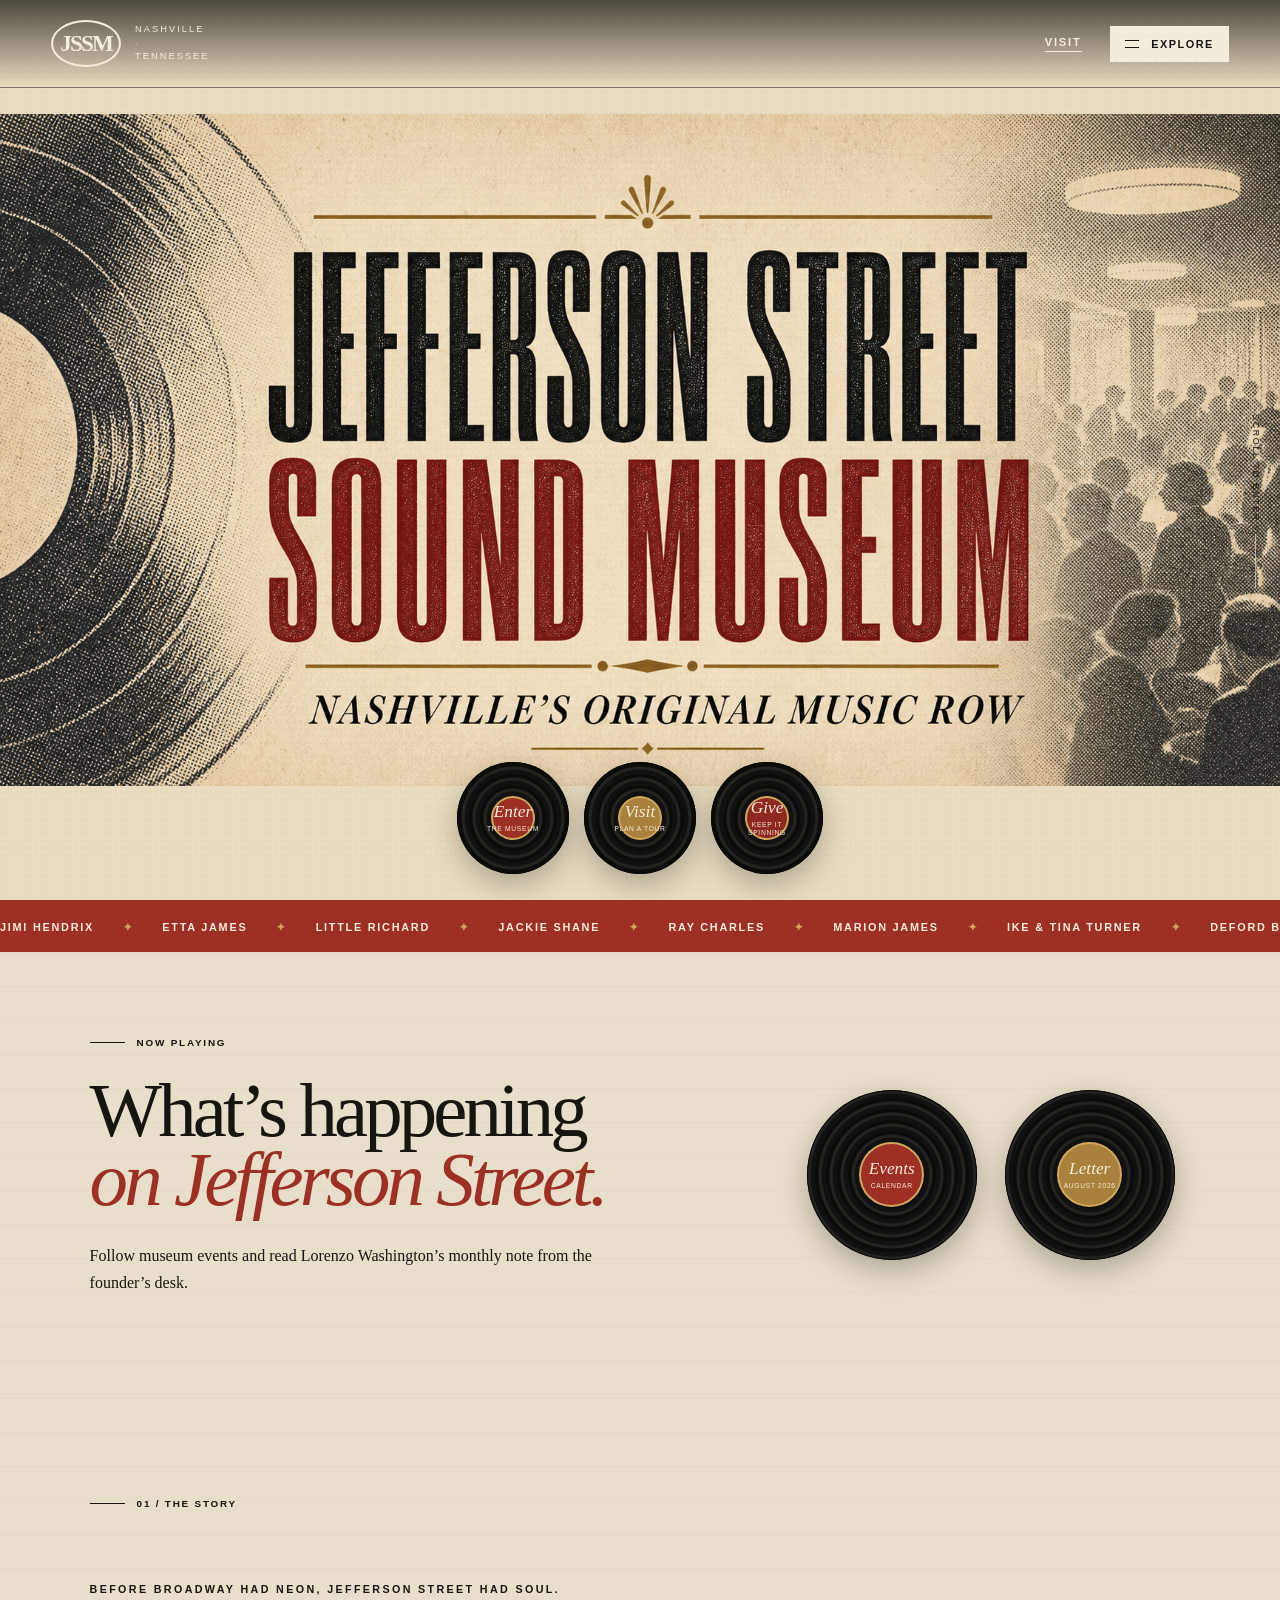
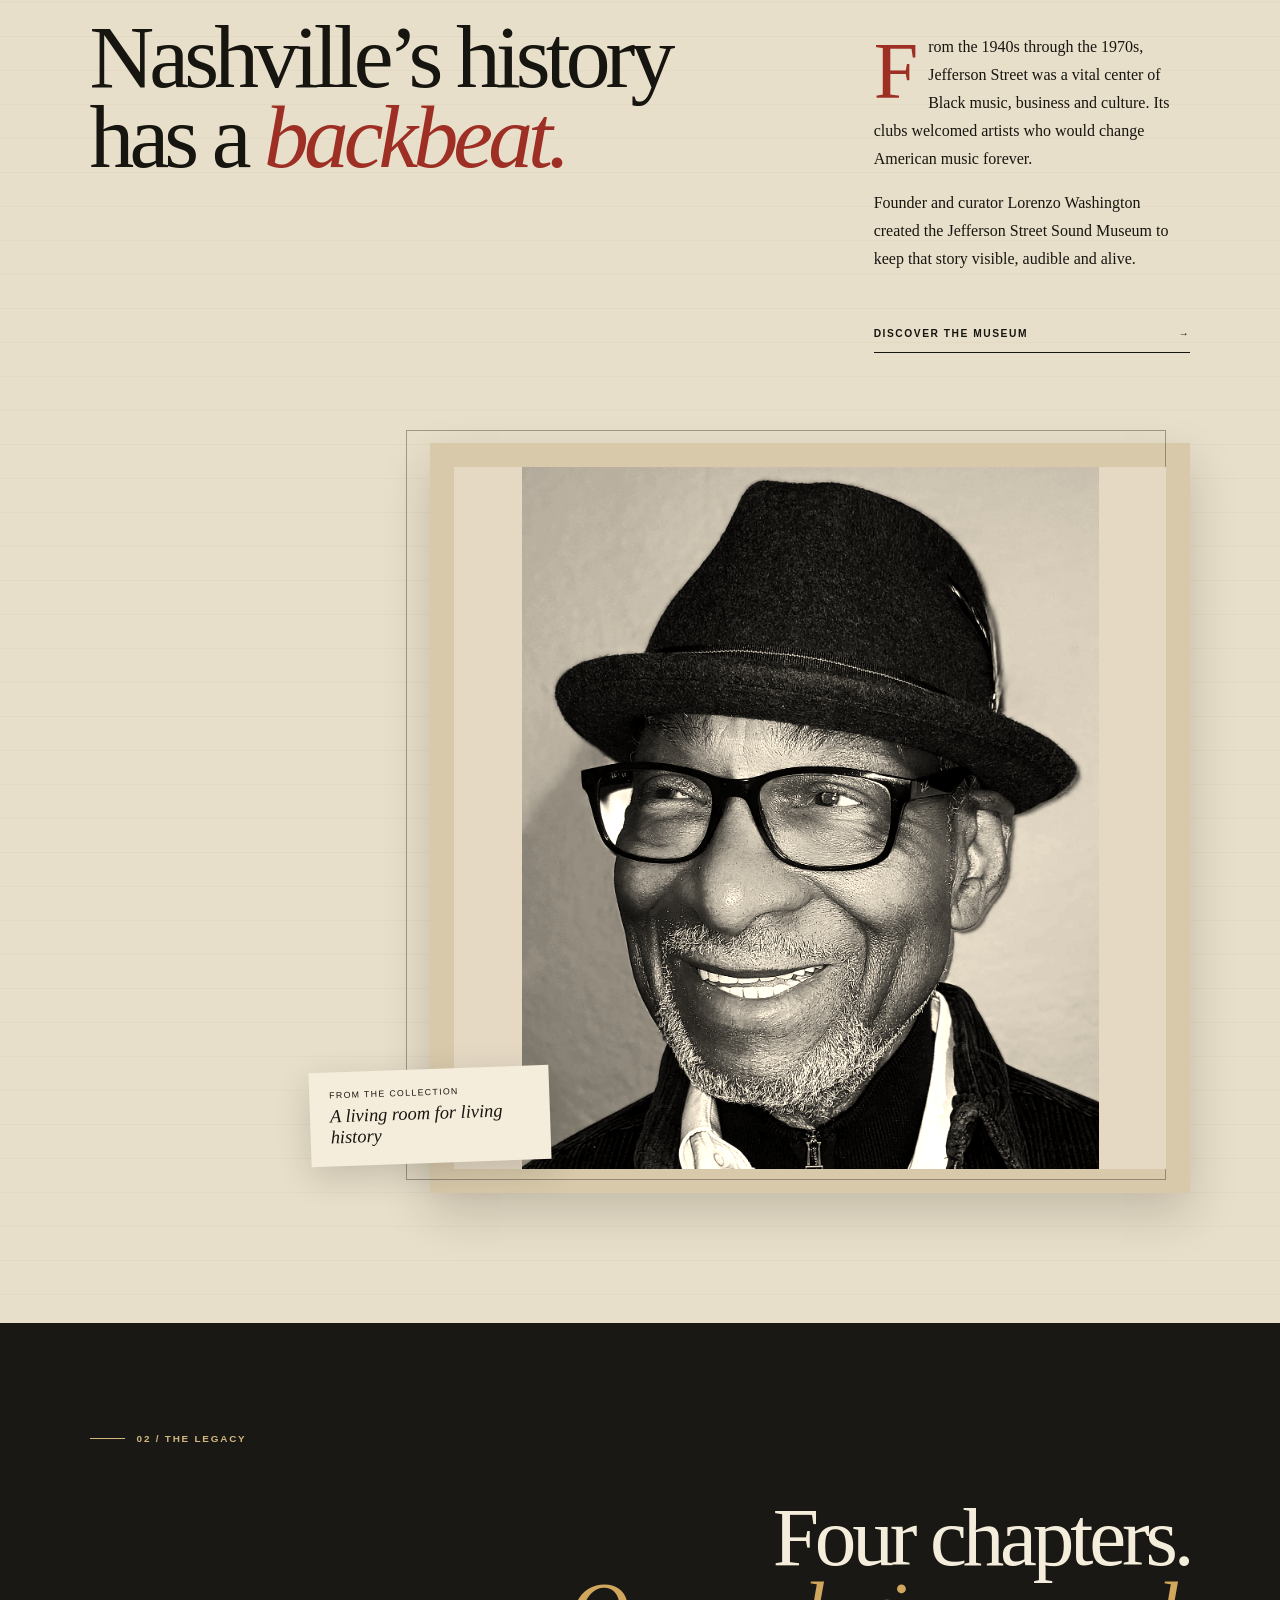
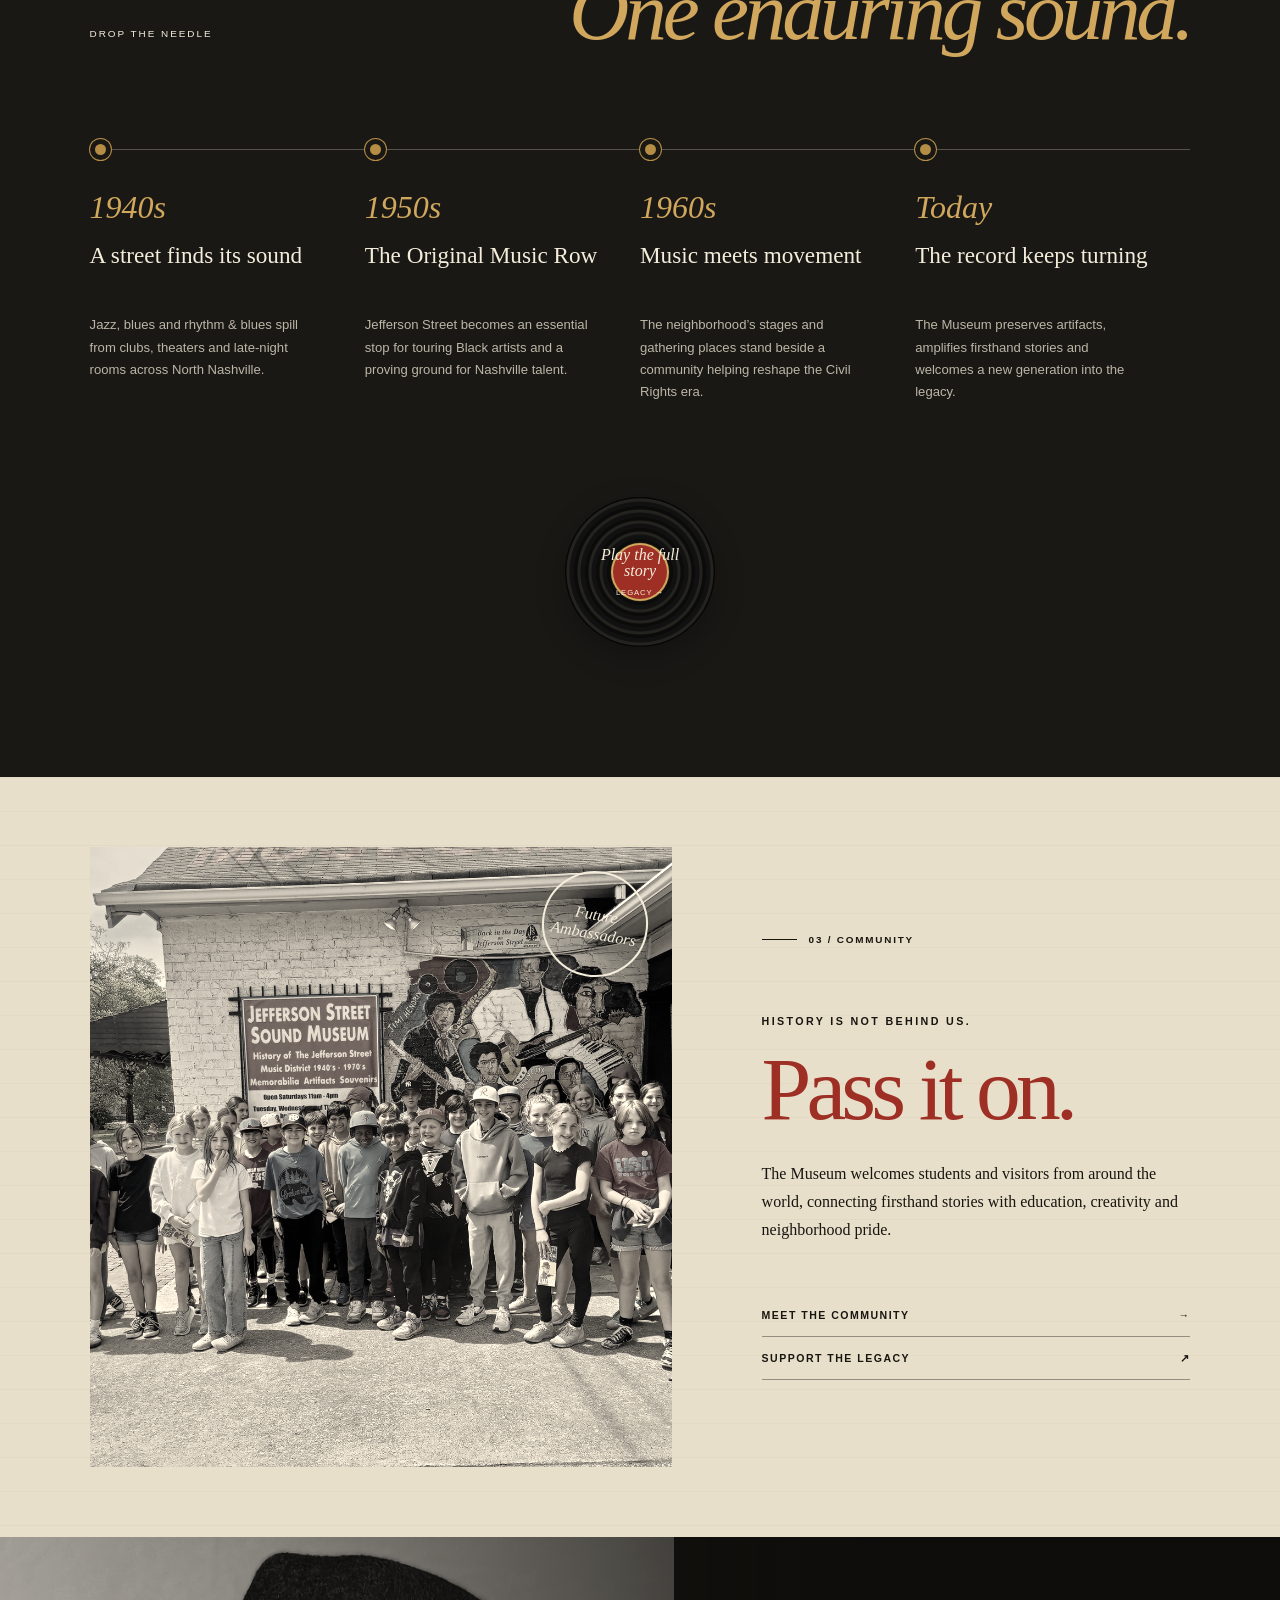
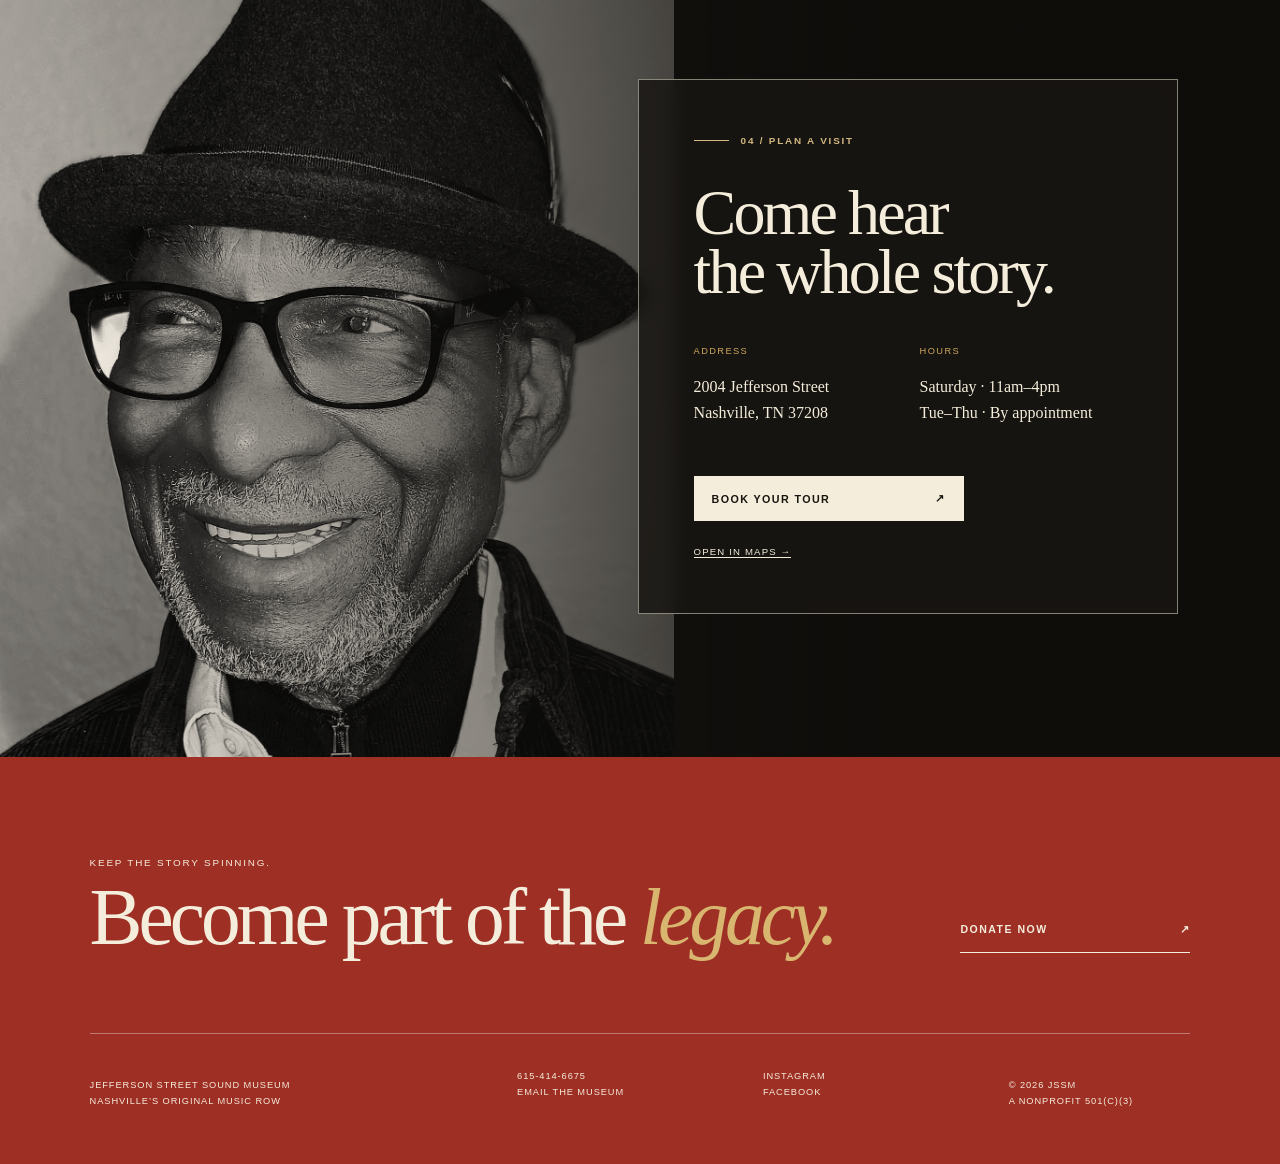
==== index.html @ 2b228284 "Refresh Version 2 page assets" ====
<!doctype html>
<html lang="en">
<head>
  <meta charset="utf-8">
  <meta name="viewport" content="width=device-width,initial-scale=1">
  <meta name="description" content="Explore the music, people, clubs, and living legacy of historic Jefferson Street in North Nashville.">
  <meta name="theme-color" content="#171510">
  <meta property="og:type" content="website">
  <meta property="og:title" content="Jefferson Street Sound Museum">
  <meta property="og:description" content="Where the street still sings. Explore Nashville’s Original Music Row.">
  <meta property="og:image" content="https://jeffersonstreetsoundmuseum.com/images/social-preview.png">
  <meta name="twitter:card" content="summary_large_image">
  <meta name="twitter:image" content="https://jeffersonstreetsoundmuseum.com/images/social-preview.png">
  <title>Jefferson Street Sound Museum | Nashville’s Original Music Row</title>
  <link rel="icon" href="images/jssm-logo.webp">
  <link rel="stylesheet" href="styles.css?v=2">
  <script src="script.js?v=2" defer></script>
</head>
<body>
  <a class="skip-link" href="#story">Skip to the story</a>
  <header class="site-header">
    <a class="wordmark" href="#top" aria-label="Jefferson Street Sound Museum home"><span>JSSM</span><small>Nashville · Tennessee</small></a>
    <div class="header-actions"><a class="visit-link" href="visit.html">Visit</a><button class="menu-button" aria-expanded="false" aria-controls="museum-menu"><i aria-hidden="true"></i> Explore</button></div>
  </header>

  <div id="museum-menu" class="menu-drawer" aria-hidden="true">
    <div class="menu-top"><span>On the record</span><button class="menu-close" aria-label="Close menu">Close ×</button></div>
    <nav class="record-menu" aria-label="Main navigation">
      <a class="record-link" href="index.html"><span>Home</span><small>Side A</small></a>
      <a class="record-link" href="museum.html"><span>Museum</span><small>01</small></a>
      <a class="record-link" href="legacy.html"><span>Legacy</span><small>02</small></a>
      <a class="record-link" href="community.html"><span>Community</span><small>03</small></a>
      <a class="record-link" href="visit.html"><span>Visit</span><small>04</small></a>
      <a class="record-link" href="events.html"><span>Events</span><small>Calendar</small></a>
      <a class="record-link" href="founders-letter.html"><span>Letter</span><small>Monthly</small></a>
    </nav>
    <div class="menu-footer">2004 Jefferson Street · Nashville, Tennessee</div>
  </div>

  <main>
    <section class="hero poster-hero" id="top">
      <img class="front-poster" src="images/social-preview.png" alt="Jefferson Street Sound Museum — Nashville’s Original Music Row">
      <div class="front-actions" aria-label="Quick links">
        <a class="mini-record" href="#story"><span>Enter</span><small>The Museum</small></a>
        <a class="mini-record brass" href="visit.html"><span>Visit</span><small>Plan a Tour</small></a>
        <a class="mini-record red" href="https://www.jeffersonstreetsound.com/donate"><span>Give</span><small>Keep It Spinning</small></a>
      </div>
      <div class="scroll-cue poster-cue">Scroll to enter <span></span></div>
    </section>

    <section class="marquee" aria-label="Featured artists"><div><span>Jimi Hendrix <i>✦</i> Etta James <i>✦</i> Little Richard <i>✦</i> Jackie Shane <i>✦</i> Ray Charles <i>✦</i> Marion James <i>✦</i> Ike &amp; Tina Turner <i>✦</i> DeFord Bailey <i>✦</i> Jimi Hendrix <i>✦</i> Etta James <i>✦</i> Little Richard <i>✦</i> Jackie Shane <i>✦</i> Ray Charles <i>✦</i> Marion James <i>✦</i> Ike &amp; Tina Turner <i>✦</i> DeFord Bailey <i>✦</i></span></div></section>

    <section class="news-grooves paper"><div data-reveal><div class="section-tag">Now playing</div><h2>What’s happening<br><em>on Jefferson Street.</em></h2><p>Follow museum events and read Lorenzo Washington’s monthly note from the founder’s desk.</p></div><div class="news-records" data-reveal><a class="mini-record" href="events.html"><span>Events</span><small>Calendar</small></a><a class="mini-record brass" href="founders-letter.html"><span>Letter</span><small>August 2026</small></a></div></section>

    <section class="story paper" id="story"><div class="section-tag" data-reveal>01 / The story</div><div class="story-grid"><div data-reveal><p class="kicker">Before Broadway had neon, Jefferson Street had soul.</p><h2>Nashville’s history has a <em>backbeat.</em></h2></div><div class="story-copy" data-reveal><p>From the 1940s through the 1970s, Jefferson Street was a vital center of Black music, business and culture. Its clubs welcomed artists who would change American music forever.</p><p>Founder and curator Lorenzo Washington created the Jefferson Street Sound Museum to keep that story visible, audible and alive.</p><a href="https://www.jeffersonstreetsound.com/jssm">Discover the museum <span>→</span></a></div></div><figure class="archival-photo" data-reveal><img src="images/museum-founder.webp" alt="Inside Jefferson Street Sound Museum with founder and curator Lorenzo Washington"><figcaption><span>From the collection</span><b>A living room for living history</b></figcaption></figure></section>

    <section class="legacy" id="legacy"><div class="section-tag light" data-reveal>02 / The legacy</div><div class="legacy-heading" data-reveal><p>Drop the needle</p><h2>Four chapters.<br><em>One enduring sound.</em></h2></div><div class="timeline">
      <article data-reveal><div class="record-dot" aria-hidden="true"></div><span>1940s</span><h3>A street finds its sound</h3><p>Jazz, blues and rhythm &amp; blues spill from clubs, theaters and late-night rooms across North Nashville.</p></article>
      <article data-reveal><div class="record-dot" aria-hidden="true"></div><span>1950s</span><h3>The Original Music Row</h3><p>Jefferson Street becomes an essential stop for touring Black artists and a proving ground for Nashville talent.</p></article>
      <article data-reveal><div class="record-dot" aria-hidden="true"></div><span>1960s</span><h3>Music meets movement</h3><p>The neighborhood’s stages and gathering places stand beside a community helping reshape the Civil Rights era.</p></article>
      <article data-reveal><div class="record-dot" aria-hidden="true"></div><span>Today</span><h3>The record keeps turning</h3><p>The Museum preserves artifacts, amplifies firsthand stories and welcomes a new generation into the legacy.</p></article>
    </div><a class="section-record-link" href="legacy.html"><span>Play the full story</span><small>Legacy →</small></a></section>

    <section class="community paper" id="community"><div class="community-photo" data-reveal><img src="images/students.webp" alt="Students visiting Jefferson Street Sound Museum"><div class="photo-stamp">Future<br>Ambassadors</div></div><div class="community-copy" data-reveal><div class="section-tag">03 / Community</div><p class="kicker">History is not behind us.</p><h2>Pass it on.</h2><p>The Museum welcomes students and visitors from around the world, connecting firsthand stories with education, creativity and neighborhood pride.</p><div class="community-actions"><a href="community.html">Meet the community <span>→</span></a><a href="https://www.jeffersonstreetsound.com/donate">Support the legacy <span>↗</span></a></div></div></section>

    <section class="visit" id="visit"><div class="visit-image" aria-hidden="true"></div><div class="visit-card" data-reveal><div class="section-tag light">04 / Plan a visit</div><h2>Come hear<br>the whole story.</h2><div class="visit-details"><div><span>Address</span><p>2004 Jefferson Street<br>Nashville, TN 37208</p></div><div><span>Hours</span><p>Saturday · 11am–4pm<br>Tue–Thu · By appointment</p></div></div><a class="ticket-button inverse" href="https://www.jeffersonstreetsound.com/visit">Book your tour <span>↗</span></a><a class="map-link" href="https://maps.google.com/?q=2004+Jefferson+Street+Nashville+TN+37208">Open in maps →</a></div></section>
  </main>

  <footer><div class="footer-top"><div><p>Keep the story spinning.</p><h2>Become part of the <em>legacy.</em></h2></div><a href="https://www.jeffersonstreetsound.com/donate">Donate now <span>↗</span></a></div><div class="footer-bottom"><p>Jefferson Street Sound Museum<br>Nashville’s Original Music Row</p><div><a href="tel:+16154146675">615-414-6675</a><a href="mailto:karenlynncoffee@gmail.com">Email the museum</a></div><div><a href="https://www.instagram.com/jeffersonstreetsound">Instagram</a><a href="https://www.facebook.com/jssbooking">Facebook</a></div><p>© 2026 JSSM<br>A nonprofit 501(c)(3)</p></div></footer>
</body>
</html>
---- styles.css ----
:root { --ink:#171510; --paper:#e8dfca; --red:#9e2f25; --gold:#b58d45; --cream:#f5eddb; --night:#191815; }
* { box-sizing:border-box; }
html { scroll-behavior:smooth; }
body { margin:0; color:var(--ink); background:var(--paper); font-family:Arial, Helvetica, sans-serif; }
body::before { content:""; position:fixed; inset:0; z-index:20; pointer-events:none; opacity:.2; background-image:radial-gradient(circle at 17% 13%,rgba(45,35,18,.12) 0 1px,transparent 1.5px),radial-gradient(circle at 73% 61%,rgba(255,255,255,.12) 0 1px,transparent 1.5px); background-size:5px 7px,9px 11px; mix-blend-mode:multiply; }
a { color:inherit; text-decoration:none; }
button { color:inherit; font:inherit; }
.skip-link { position:fixed; top:-100px; left:16px; z-index:100; padding:12px 16px; background:var(--cream); }
.skip-link:focus { top:16px; }

.site-header { position:fixed; z-index:15; top:0; left:0; width:100%; height:88px; display:flex; align-items:center; justify-content:space-between; padding:0 4vw; color:var(--cream); border-bottom:1px solid rgba(245,237,219,.25); transition:transform .5s ease, background .4s; background:linear-gradient(180deg,rgba(10,9,7,.7),transparent); }
.site-header.is-hidden { transform:translateY(-110%); }
.wordmark { display:flex; align-items:center; gap:14px; }
.wordmark span { font:800 1.45rem/1 Georgia,serif; letter-spacing:-.08em; border:2px solid currentColor; border-radius:50%; padding:10px 7px; }
.wordmark small { font-size:.58rem; text-transform:uppercase; letter-spacing:.22em; max-width:70px; line-height:1.5; }
.header-actions { display:flex; align-items:center; gap:28px; text-transform:uppercase; letter-spacing:.16em; font-size:.7rem; font-weight:700; }
.visit-link { border-bottom:1px solid currentColor; padding-bottom:3px; }
.menu-button { cursor:pointer; border:0; background:var(--cream); color:var(--ink); padding:12px 15px; text-transform:uppercase; font-size:.68rem; letter-spacing:.14em; }
.menu-button i { display:inline-block; width:14px; height:8px; margin-right:8px; border-top:1px solid; border-bottom:1px solid; }

.menu-drawer { position:fixed; z-index:30; inset:0; display:flex; flex-direction:column; padding:30px 5vw; color:var(--cream); background:var(--red); transform:translateY(-105%); opacity:0; transition:transform .7s cubic-bezier(.77,0,.18,1), opacity .5s; visibility:hidden; }
.menu-drawer.is-open { transform:translateY(0); opacity:1; visibility:visible; }
.menu-top { display:flex; justify-content:space-between; align-items:center; padding-bottom:24px; border-bottom:1px solid rgba(245,237,219,.45); text-transform:uppercase; letter-spacing:.18em; font-size:.64rem; }
.menu-top button { border:0; background:none; cursor:pointer; text-transform:uppercase; letter-spacing:.15em; }
.menu-drawer nav { display:grid; margin:auto 0; }
.menu-drawer nav a { display:flex; align-items:baseline; gap:24px; width:max-content; font:italic 5.5vw/1.1 Georgia,serif; transition:transform .3s, color .3s; }
.menu-drawer nav a:hover { color:#fff; transform:translateX(18px); }
.menu-drawer nav span { width:28px; font:600 .65rem Arial,sans-serif; letter-spacing:.16em; }
.menu-footer { font:.65rem/1 Arial,sans-serif; letter-spacing:.16em; text-transform:uppercase; }

.hero { position:relative; min-height:100svh; overflow:hidden; display:flex; align-items:flex-end; color:var(--cream); background:#111; }
.hero-photo,.hero-wash { position:absolute; inset:0; }
.hero-photo { background:url('/images/museum-gathering.webp') center 42%/cover no-repeat; filter:grayscale(1) sepia(.25) contrast(1.15); transform:scale(1.02); }
.hero-wash { background:linear-gradient(90deg,rgba(12,11,8,.92) 0%,rgba(12,11,8,.6) 44%,rgba(12,11,8,.12) 75%),linear-gradient(0deg,rgba(12,11,8,.7),transparent 48%); }
.hero-copy { position:relative; z-index:2; width:min(840px,90vw); margin:0 0 9vh 7vw; }
.eyebrow,.kicker { margin:0 0 22px; text-transform:uppercase; letter-spacing:.22em; font-size:.67rem; font-weight:700; }
.hero h1 { margin:0; max-width:820px; font:400 clamp(4.2rem,9.2vw,9.5rem)/.78 Georgia,serif; letter-spacing:-.07em; }
.hero h1 span,.hero h1 em { display:block; }
.hero h1 em { color:#d0a75d; font-weight:400; }
.intro { max-width:590px; margin:34px 0; font:1.08rem/1.65 Georgia,serif; }
.ticket-button { display:inline-flex; align-items:center; justify-content:space-between; gap:40px; padding:16px 18px; min-width:270px; background:var(--red); color:var(--cream); text-transform:uppercase; letter-spacing:.13em; font-size:.67rem; font-weight:700; transition:background .3s, transform .3s; }
.ticket-button:hover { background:#bd3d30; transform:translateY(-3px); }
.hero-seal { position:absolute; z-index:3; right:6vw; bottom:9vh; width:132px; aspect-ratio:1; display:flex; flex-direction:column; justify-content:center; text-align:center; border:1px solid rgba(245,237,219,.7); border-radius:50%; transform:rotate(7deg); }
.hero-seal b { font-size:.55rem; letter-spacing:.18em; }
.hero-seal strong { font:italic 1.15rem Georgia,serif; margin:5px 0; }
.scroll-cue { position:absolute; z-index:2; right:1.8vw; top:46%; display:flex; gap:12px; align-items:center; writing-mode:vertical-rl; text-transform:uppercase; letter-spacing:.2em; font-size:.55rem; }
.scroll-cue span { display:block; width:1px; height:54px; background:rgba(245,237,219,.6); }

.marquee { overflow:hidden; background:var(--red); color:var(--cream); padding:17px 0; white-space:nowrap; }
.marquee div { width:max-content; animation:marquee 30s linear infinite; }
.marquee span { text-transform:uppercase; letter-spacing:.16em; font-size:.68rem; font-weight:700; }
.marquee i { color:#d0a75d; font-style:normal; margin:0 24px; }
@keyframes marquee { to { transform:translateX(-50%); } }

.paper { background-color:var(--paper); background-image:linear-gradient(rgba(107,82,45,.04) 1px,transparent 1px); background-size:100% 34px; }
.story { padding:100px 7vw 130px; }
.section-tag { display:flex; align-items:center; gap:12px; text-transform:uppercase; letter-spacing:.18em; font-size:.62rem; font-weight:700; }
.section-tag::before { content:""; width:35px; height:1px; background:currentColor; }
.section-tag.light { color:#d2b77f; }
.story-grid { display:grid; grid-template-columns:1.45fr .7fr; gap:10vw; margin:74px 0 90px; }
.story h2,.community h2 { margin:0; max-width:760px; font:400 clamp(3.5rem,7vw,7rem)/.9 Georgia,serif; letter-spacing:-.055em; }
.story h2 em,.community h2 { color:var(--red); font-weight:400; }
.story-copy { padding-top:34px; font:1rem/1.75 Georgia,serif; }
.story-copy p:first-child::first-letter { float:left; color:var(--red); font-size:5rem; line-height:.7; padding:10px 10px 0 0; }
.story-copy a { display:inline-flex; justify-content:space-between; width:100%; margin-top:26px; padding:13px 0; border-bottom:1px solid; text-transform:uppercase; letter-spacing:.15em; font:700 .64rem Arial,sans-serif; }
.archival-photo { position:relative; width:76%; margin:0 0 0 auto; }
.archival-photo::before { content:""; position:absolute; inset:-13px 24px 13px -24px; border:1px solid rgba(23,21,16,.35); }
.archival-photo img { position:relative; display:block; width:100%; height:560px; object-fit:cover; filter:grayscale(.92) sepia(.35) contrast(1.08); }
.archival-photo figcaption { position:absolute; left:-120px; bottom:30px; width:240px; padding:18px 20px; background:var(--cream); box-shadow:0 10px 35px rgba(0,0,0,.16); transform:rotate(-2deg); }
.archival-photo figcaption span { display:block; margin-bottom:6px; text-transform:uppercase; letter-spacing:.15em; font-size:.55rem; }
.archival-photo figcaption b { font:italic 1.15rem Georgia,serif; }

.legacy { padding:110px 7vw 130px; color:var(--cream); background:var(--night); }
.legacy-heading { display:flex; justify-content:space-between; align-items:flex-end; margin:56px 0 90px; }
.legacy-heading>p { text-transform:uppercase; letter-spacing:.2em; font-size:.62rem; }
.legacy h2 { margin:0; text-align:right; font:400 clamp(3rem,6.5vw,6.6rem)/.9 Georgia,serif; letter-spacing:-.05em; }
.legacy h2 em { color:#d0a75d; font-weight:400; }
.timeline { position:relative; display:grid; grid-template-columns:repeat(4,1fr); }
.timeline::before { content:""; position:absolute; left:0; right:0; top:10px; height:1px; background:rgba(245,237,219,.28); }
.timeline article { position:relative; padding:50px 2.3vw 0 0; }
.record-dot { position:absolute; top:0; left:0; width:21px; height:21px; border:5px solid var(--night); border-radius:50%; background:var(--gold); box-shadow:0 0 0 1px var(--gold); }
.timeline article>span { color:#d0a75d; font:italic 2rem Georgia,serif; }
.timeline h3 { min-height:58px; margin:17px 0 13px; font:1.45rem/1.05 Georgia,serif; }
.timeline p { max-width:230px; color:#bdb6a7; font-size:.82rem; line-height:1.7; }

.community { display:grid; grid-template-columns:1.05fr .95fr; min-height:760px; }
.community-photo { position:relative; margin:70px 0 70px 7vw; overflow:hidden; }
.community-photo img { width:100%; height:100%; object-fit:cover; filter:grayscale(.9) sepia(.3); }
.photo-stamp { position:absolute; right:24px; top:24px; width:106px; aspect-ratio:1; display:grid; place-content:center; text-align:center; border-radius:50%; border:2px solid var(--cream); color:var(--cream); font:italic 1rem/1.2 Georgia,serif; transform:rotate(10deg); }
.community-copy { display:flex; flex-direction:column; justify-content:center; padding:10vw 7vw; }
.community-copy .section-tag { margin-bottom:70px; }
.community-copy>p:not(.kicker) { max-width:520px; margin:30px 0; font:1rem/1.75 Georgia,serif; }
.community-actions { display:grid; gap:0; margin-top:20px; }
.community-actions a { display:flex; justify-content:space-between; padding:15px 0; border-bottom:1px solid rgba(23,21,16,.4); text-transform:uppercase; letter-spacing:.14em; font-size:.66rem; font-weight:700; }

.visit { position:relative; min-height:820px; display:flex; align-items:center; justify-content:flex-end; overflow:hidden; padding:8vw; background:#181612; color:var(--cream); }
.visit-image { position:absolute; inset:0; background:linear-gradient(90deg,rgba(12,11,8,.2),rgba(12,11,8,.84) 70%),url('/images/museum-founder.webp') 15% center/cover no-repeat; filter:sepia(.25) saturate(.7); }
.visit-card { position:relative; z-index:2; width:min(540px,100%); padding:55px; border:1px solid rgba(245,237,219,.5); background:rgba(24,22,18,.84); backdrop-filter:blur(8px); }
.visit-card h2 { margin:38px 0; font:400 clamp(3rem,5vw,5rem)/.92 Georgia,serif; letter-spacing:-.045em; }
.visit-details { display:grid; grid-template-columns:1fr 1fr; gap:24px; margin-bottom:35px; }
.visit-details span { color:#d0a75d; text-transform:uppercase; letter-spacing:.15em; font-size:.58rem; }
.visit-details p { font:1rem/1.6 Georgia,serif; }
.ticket-button.inverse { background:var(--cream); color:var(--ink); }
.map-link { display:block; width:max-content; margin-top:25px; text-transform:uppercase; letter-spacing:.12em; border-bottom:1px solid; font-size:.6rem; }

footer { padding:90px 7vw 45px; color:var(--cream); background:var(--red); }
.footer-top { display:flex; align-items:flex-end; justify-content:space-between; gap:50px; padding-bottom:80px; }
.footer-top p { text-transform:uppercase; letter-spacing:.18em; font-size:.62rem; }
.footer-top h2 { margin:14px 0 0; font:400 clamp(3.2rem,6.2vw,6rem)/.9 Georgia,serif; letter-spacing:-.05em; }
.footer-top h2 em { color:#d9b66f; font-weight:400; }
.footer-top>a { display:flex; justify-content:space-between; min-width:230px; padding:17px 0; border-bottom:1px solid; text-transform:uppercase; letter-spacing:.14em; font-size:.66rem; font-weight:700; }
.footer-bottom { display:grid; grid-template-columns:2fr 1fr 1fr 1fr; gap:5vw; padding-top:35px; border-top:1px solid rgba(245,237,219,.4); text-transform:uppercase; letter-spacing:.1em; font-size:.58rem; line-height:1.7; }
.footer-bottom div { display:flex; flex-direction:column; }

/* Version 2: poster-first entrance and record navigation */
.poster-hero { min-height:100svh; display:grid; place-items:center; background:#e9dcc0; }
.front-poster { position:absolute; inset:0; width:100%; height:100%; object-fit:contain; object-position:center; }
.front-actions { position:absolute; z-index:4; left:50%; bottom:26px; display:flex; gap:15px; transform:translateX(-50%); }
.mini-record,.record-link,.section-record-link { position:relative; isolation:isolate; border-radius:50%; color:var(--cream); background:repeating-radial-gradient(circle at center,#111 0 4px,#25231f 5px 7px,#0b0b0a 8px 11px); box-shadow:0 10px 30px rgba(0,0,0,.26),inset 0 0 0 1px #070706; }
.mini-record::before,.record-link::before,.section-record-link::before { content:""; position:absolute; z-index:-1; inset:32%; border-radius:50%; background:var(--red); box-shadow:0 0 0 2px #d0a75d; }
.mini-record { width:112px; aspect-ratio:1; display:flex; flex-direction:column; align-items:center; justify-content:center; text-align:center; transition:transform .35s ease,box-shadow .35s ease; }
.mini-record:hover,.mini-record:focus-visible { transform:translateY(-8px) rotate(6deg); box-shadow:0 18px 38px rgba(0,0,0,.38); }
.mini-record span { font:italic 1.08rem/1 Georgia,serif; }
.mini-record small { width:60%; margin-top:5px; font-size:.42rem; line-height:1.15; letter-spacing:.1em; text-transform:uppercase; }
.mini-record.brass::before { background:#aa813c; }
.mini-record.red::before { background:#8f291f; }
.poster-cue { color:var(--ink); right:1.5vw; }

.menu-drawer { background:radial-gradient(circle at 15% 15%,#a83b2d,#7c201a 70%); }
.menu-drawer nav.record-menu { display:grid; grid-template-columns:repeat(4,minmax(125px,1fr)); gap:1.2vw; width:min(980px,100%); margin:auto; }
.menu-drawer nav.record-menu a.record-link { width:100%; max-width:180px; aspect-ratio:1; display:flex; flex-direction:column; align-items:center; justify-content:center; gap:7px; justify-self:center; font:inherit; text-align:center; color:var(--cream); transition:transform .4s ease; }
.menu-drawer nav.record-menu a.record-link:hover,.menu-drawer nav.record-menu a.record-link:focus-visible { color:var(--cream); transform:rotate(7deg) scale(1.05); }
.menu-drawer nav.record-menu a.record-link span { width:auto; font:italic clamp(1rem,2vw,1.9rem)/1 Georgia,serif; letter-spacing:0; }
.menu-drawer nav.record-menu a.record-link small { width:auto; font-size:.48rem; letter-spacing:.18em; text-transform:uppercase; }

.archival-photo { width:min(760px,76%); padding:24px; background:#d8c9aa; box-shadow:0 20px 45px rgba(29,22,12,.18); }
.archival-photo img { height:min(78vh,900px); object-fit:contain; object-position:center top; background:#cfc4af; }
.visit-image { background:linear-gradient(90deg,rgba(12,11,8,.05),rgba(12,11,8,.9) 70%),url('images/museum-founder.webp') left center/contain no-repeat; }
.section-record-link { width:150px; aspect-ratio:1; display:flex; flex-direction:column; align-items:center; justify-content:center; margin:80px auto 0; text-align:center; transition:transform .35s; }
.section-record-link:hover { transform:rotate(7deg) scale(1.05); }
.section-record-link span { width:62%; font:italic 1rem/1.05 Georgia,serif; }
.section-record-link small { margin-top:8px; font-size:.48rem; letter-spacing:.12em; text-transform:uppercase; }

/* Inner pages */
.inner-page { min-height:100vh; background:var(--paper); }
.inner-page .site-header { position:sticky; color:var(--cream); background:var(--night); }
.inner-page main { min-height:70vh; }
.page-hero { position:relative; min-height:62vh; display:flex; align-items:flex-end; overflow:hidden; padding:8vw 7vw 6vw; color:var(--cream); background:var(--night); }
.page-hero::before { content:""; position:absolute; inset:0; opacity:.28; background:repeating-radial-gradient(circle at 12% 90%,#b58d45 0 4px,transparent 5px 14px); }
.page-hero-copy { position:relative; z-index:1; }
.page-hero .eyebrow { color:#d0a75d; }
.page-hero h1 { max-width:1000px; margin:0; font:400 clamp(4rem,10vw,9rem)/.8 Georgia,serif; letter-spacing:-.065em; }
.page-hero h1 em { color:#d0a75d; font-weight:400; }
.page-hero p:last-child { max-width:620px; margin:32px 0 0; font:1.08rem/1.65 Georgia,serif; }
.page-content { padding:100px 7vw 120px; }
.page-grid { display:grid; grid-template-columns:minmax(320px,.8fr) 1.2fr; gap:8vw; align-items:start; }
.page-portrait { position:sticky; top:115px; margin:0; padding:22px; background:#d6c6a4; transform:rotate(-1deg); box-shadow:0 20px 45px rgba(0,0,0,.18); }
.page-portrait img { display:block; width:100%; height:auto; object-fit:contain; }
.page-portrait figcaption { padding:16px 6px 4px; font:italic 1rem Georgia,serif; }
.page-copy .section-tag { margin-bottom:45px; }
.page-copy h2 { margin:0 0 34px; font:400 clamp(3rem,6vw,6rem)/.9 Georgia,serif; letter-spacing:-.05em; color:var(--red); }
.page-copy h3 { margin:55px 0 14px; font:italic 2rem Georgia,serif; }
.page-copy p { max-width:680px; font:1.02rem/1.8 Georgia,serif; }
.fact-strips { display:grid; gap:12px; margin:55px 0; }
.fact-strips article { display:grid; grid-template-columns:110px 1fr; gap:24px; padding:22px 0; border-top:1px solid rgba(23,21,16,.35); }
.fact-strips span { color:var(--red); font:italic 1.5rem Georgia,serif; }
.fact-strips h3 { margin:0 0 8px; font:1.2rem Georgia,serif; }
.fact-strips p { margin:0; font-size:.87rem; }
.page-record-nav { display:grid; grid-template-columns:repeat(3,150px); gap:22px; justify-content:center; padding:80px 7vw; color:var(--cream); background:var(--red); }
.page-record-nav .mini-record { width:150px; }
.page-record-nav .mini-record span { font-size:1.35rem; }
.visit-layout { display:grid; grid-template-columns:1fr 1fr; gap:7vw; align-items:start; }
.hours-panel { padding:44px; color:var(--cream); background:var(--night); box-shadow:18px 18px 0 var(--gold); }
.hours-panel h2 { margin:0 0 35px; font:italic clamp(2.5rem,5vw,4.5rem)/.9 Georgia,serif; color:var(--cream); }
.hours-panel dl { margin:0; }
.hours-panel dt { margin-top:24px; color:#d0a75d; text-transform:uppercase; letter-spacing:.16em; font-size:.58rem; }
.hours-panel dd { margin:8px 0 0; font:1rem/1.6 Georgia,serif; }
.record-cta { display:inline-flex; align-items:center; justify-content:center; width:170px; aspect-ratio:1; margin-top:35px; border-radius:50%; color:var(--cream); background:repeating-radial-gradient(circle,#111 0 4px,#24221f 5px 7px,#0b0b0a 8px 11px); text-align:center; font:italic 1.25rem Georgia,serif; }

.news-grooves { display:grid; grid-template-columns:1.2fr .8fr; gap:8vw; align-items:center; padding:85px 7vw; }
.news-grooves h2 { margin:28px 0; font:400 clamp(3rem,6vw,6rem)/.9 Georgia,serif; letter-spacing:-.05em; }
.news-grooves h2 em { color:var(--red); font-weight:400; }
.news-grooves p { max-width:560px; font:1rem/1.7 Georgia,serif; }
.news-records { display:flex; gap:28px; justify-content:center; }
.news-records .mini-record { width:170px; }

.achievement-tag { margin-top:70px; }
.achievement-grid { display:grid; grid-template-columns:1fr 1fr; gap:14px; margin:30px 0 55px; }
.achievement-grid a { min-height:180px; display:flex; flex-direction:column; justify-content:flex-end; padding:24px; border:1px solid rgba(23,21,16,.28); background:rgba(245,237,219,.55); transition:transform .25s,background .25s; }
.achievement-grid a:hover { transform:translateY(-5px); background:var(--cream); }
.achievement-grid b { color:var(--red); font:italic 2.1rem Georgia,serif; }
.achievement-grid span { margin:18px 0 8px; font:1.2rem/1.1 Georgia,serif; }
.achievement-grid small { text-transform:uppercase; letter-spacing:.1em; font-size:.52rem; line-height:1.4; }

.calendar-layout { display:grid; grid-template-columns:.75fr 1.25fr; gap:8vw; align-items:start; }
.calendar-intro h2 { margin:34px 0; color:var(--red); font:400 clamp(3.5rem,7vw,6rem)/.9 Georgia,serif; }
.calendar-intro>p { font:1rem/1.75 Georgia,serif; }
.calendar-sync { display:flex; align-items:center; gap:15px; margin-top:38px; padding:18px; border:1px solid rgba(23,21,16,.3); }
.calendar-sync div { display:flex; flex-direction:column; gap:5px; }
.calendar-sync small { color:#5f594d; font-size:.68rem; line-height:1.35; }
.sync-light { width:12px; height:12px; flex:0 0 auto; border-radius:50%; background:var(--gold); box-shadow:0 0 0 5px rgba(181,141,69,.18); }
.event-list { display:grid; gap:20px; }
.event-card { display:grid; grid-template-columns:105px 1fr; min-height:230px; border:1px solid rgba(23,21,16,.28); background:var(--cream); box-shadow:12px 12px 0 rgba(181,141,69,.38); }
.event-card time { display:flex; flex-direction:column; align-items:center; justify-content:center; color:var(--cream); background:var(--red); }
.event-card time b { text-transform:uppercase; letter-spacing:.14em; font-size:.55rem; }
.event-card time span { margin-top:8px; font:italic 2rem Georgia,serif; }
.event-card>div { display:flex; flex-direction:column; justify-content:center; padding:30px; }
.event-card p { margin:0; color:var(--red); text-transform:uppercase; letter-spacing:.14em; font-size:.56rem; }
.event-card h3 { margin:12px 0; font:1.7rem/1.05 Georgia,serif; }
.event-card>div>span { font:.85rem/1.5 Georgia,serif; }
.event-card a { width:max-content; margin-top:20px; border-bottom:1px solid; text-transform:uppercase; letter-spacing:.1em; font-size:.55rem; }
.event-card.upcoming time { background:var(--gold); }

.dashboard-note { display:grid; grid-template-columns:1fr 1fr; gap:8vw; align-items:center; padding:90px 7vw; color:var(--cream); background:var(--night); }
.dashboard-note h2 { margin:0; font:400 clamp(3rem,6vw,6rem)/.9 Georgia,serif; letter-spacing:-.05em; }
.dashboard-note h2 em { color:#d0a75d; font-weight:400; }
.dashboard-note ol { margin:0; padding:0; list-style:none; }
.dashboard-note li { display:grid; grid-template-columns:45px 1fr; gap:18px; align-items:center; padding:18px 0; border-bottom:1px solid rgba(245,237,219,.25); }
.dashboard-note li b { display:grid; place-content:center; width:35px; aspect-ratio:1; border-radius:50%; color:var(--night); background:var(--gold); }
.dashboard-note li span { font:1rem Georgia,serif; }

.letter-hero::before { opacity:.18; background:repeating-linear-gradient(8deg,#b58d45 0 1px,transparent 1px 22px); }
.letter-sheet { width:min(1100px,86vw); margin:-45px auto 100px; position:relative; z-index:2; padding:70px 7vw; background:var(--cream); box-shadow:0 30px 70px rgba(0,0,0,.2); }
.letter-sheet header { padding-bottom:35px; border-bottom:1px solid rgba(23,21,16,.35); }
.letter-sheet header>span { text-transform:uppercase; letter-spacing:.18em; font-size:.58rem; }
.letter-sheet h2 { max-width:850px; margin:25px 0 0; color:var(--red); font:400 clamp(2.5rem,5vw,4.6rem)/.95 Georgia,serif; letter-spacing:-.04em; }
.letter-columns { columns:2; column-gap:6vw; margin-top:45px; }
.letter-columns>div { break-inside:avoid; }
.letter-columns p { margin:0 0 24px; font:1rem/1.8 Georgia,serif; }
.letter-columns .dropcap::first-letter { float:left; margin:9px 10px 0 0; color:var(--red); font-size:5.5rem; line-height:.65; }
.signature { margin-top:35px!important; color:var(--red); font:italic 2.4rem Georgia,serif!important; }
.recent-scenes { padding:90px 7vw 120px; }
.scene-grid { display:grid; grid-template-columns:1fr 1fr; gap:30px; margin-top:55px; }
.scene-grid figure { margin:0; padding:14px; background:#d4c4a2; box-shadow:0 18px 35px rgba(0,0,0,.15); }
.scene-grid figure:nth-child(2) { transform:rotate(1.5deg); }
.scene-grid img { display:block; width:100%; aspect-ratio:4/3; object-fit:cover; object-position:center; filter:grayscale(.75) sepia(.25); }
.scene-grid figcaption { padding:15px 6px 6px; font:italic .9rem/1.4 Georgia,serif; }

[aria-current="page"] { outline:2px solid #d0a75d; outline-offset:5px; }

[data-reveal] { opacity:0; transform:translateY(35px); transition:opacity .9s ease, transform .9s cubic-bezier(.2,.75,.25,1); }
[data-reveal].is-visible { opacity:1; transform:none; }

@media (max-width:800px) {
  .site-header { height:72px; padding:0 20px; }
  .visit-link { display:none; }
  .poster-hero { min-height:100svh; align-items:start; padding-top:72px; background:#e9dcc0; }
  .front-poster { position:relative; width:100%; height:auto; object-fit:contain; }
  .front-actions { position:relative; left:auto; bottom:auto; align-self:end; display:grid; grid-template-columns:repeat(3,1fr); gap:7px; width:100%; padding:20px 12px 32px; transform:none; background:var(--red); }
  .mini-record { width:100%; max-width:118px; margin:auto; }
  .scroll-cue { display:none; }
  .menu-drawer { padding:20px; overflow:auto; }
  .menu-drawer nav.record-menu { grid-template-columns:repeat(2,minmax(120px,1fr)); gap:15px; padding:25px 0; }
  .menu-drawer nav.record-menu a.record-link { max-width:150px; justify-self:center; }
  .story,.legacy { padding:78px 24px 90px; }
  .story-grid { grid-template-columns:1fr; gap:20px; margin:55px 0 70px; }
  .archival-photo { width:100%; padding:12px; }
  .archival-photo img { height:auto; }
  .archival-photo figcaption { left:-12px; bottom:20px; }
  .legacy-heading { display:block; }
  .legacy-heading>p { margin-bottom:34px; }
  .legacy h2 { text-align:left; }
  .timeline { grid-template-columns:1fr; gap:38px; }
  .timeline::before { top:0; bottom:0; left:10px; width:1px; height:auto; }
  .timeline article { padding:0 0 0 46px; }
  .record-dot { top:2px; }
  .timeline h3 { min-height:0; }
  .community { grid-template-columns:1fr; }
  .community-photo { height:520px; margin:24px; }
  .community-copy { padding:70px 24px 90px; }
  .community-copy .section-tag { margin-bottom:55px; }
  .visit { min-height:auto; padding:80px 20px; }
  .visit-image { opacity:.55; }
  .visit-card { padding:38px 28px; }
  .visit-details { grid-template-columns:1fr; }
  footer { padding:75px 24px 35px; }
  .footer-top { display:block; }
  .footer-top>a { margin-top:45px; }
  .footer-bottom { grid-template-columns:1fr 1fr; gap:30px; }
  .page-hero { min-height:55vh; padding:90px 24px 55px; }
  .page-hero h1 { font-size:clamp(3.8rem,20vw,6rem); }
  .page-content { padding:70px 24px 90px; }
  .page-grid,.visit-layout { grid-template-columns:1fr; gap:65px; }
  .page-portrait { position:relative; top:auto; }
  .fact-strips article { grid-template-columns:80px 1fr; }
  .page-record-nav { grid-template-columns:repeat(3,1fr); gap:8px; padding:55px 12px; }
  .page-record-nav .mini-record { width:100%; }
  .hours-panel { padding:34px 28px; box-shadow:10px 10px 0 var(--gold); }
  .news-grooves,.calendar-layout,.dashboard-note { grid-template-columns:1fr; }
  .news-grooves { padding:65px 24px; }
  .news-records .mini-record { width:140px; }
  .achievement-grid { grid-template-columns:1fr; }
  .calendar-layout { gap:60px; }
  .event-card { grid-template-columns:80px 1fr; }
  .event-card>div { padding:24px 20px; }
  .dashboard-note { padding:75px 24px; }
  .letter-sheet { width:calc(100% - 28px); margin:-25px 14px 75px; padding:48px 24px; }
  .letter-columns { columns:1; }
  .scene-grid { grid-template-columns:1fr; }
  .recent-scenes { padding:70px 24px 90px; }
}

@media (prefers-reduced-motion:reduce) {
  html { scroll-behavior:auto; }
  *,*::before,*::after { animation-duration:.01ms!important; animation-iteration-count:1!important; transition-duration:.01ms!important; }
  [data-reveal] { opacity:1; transform:none; }
}
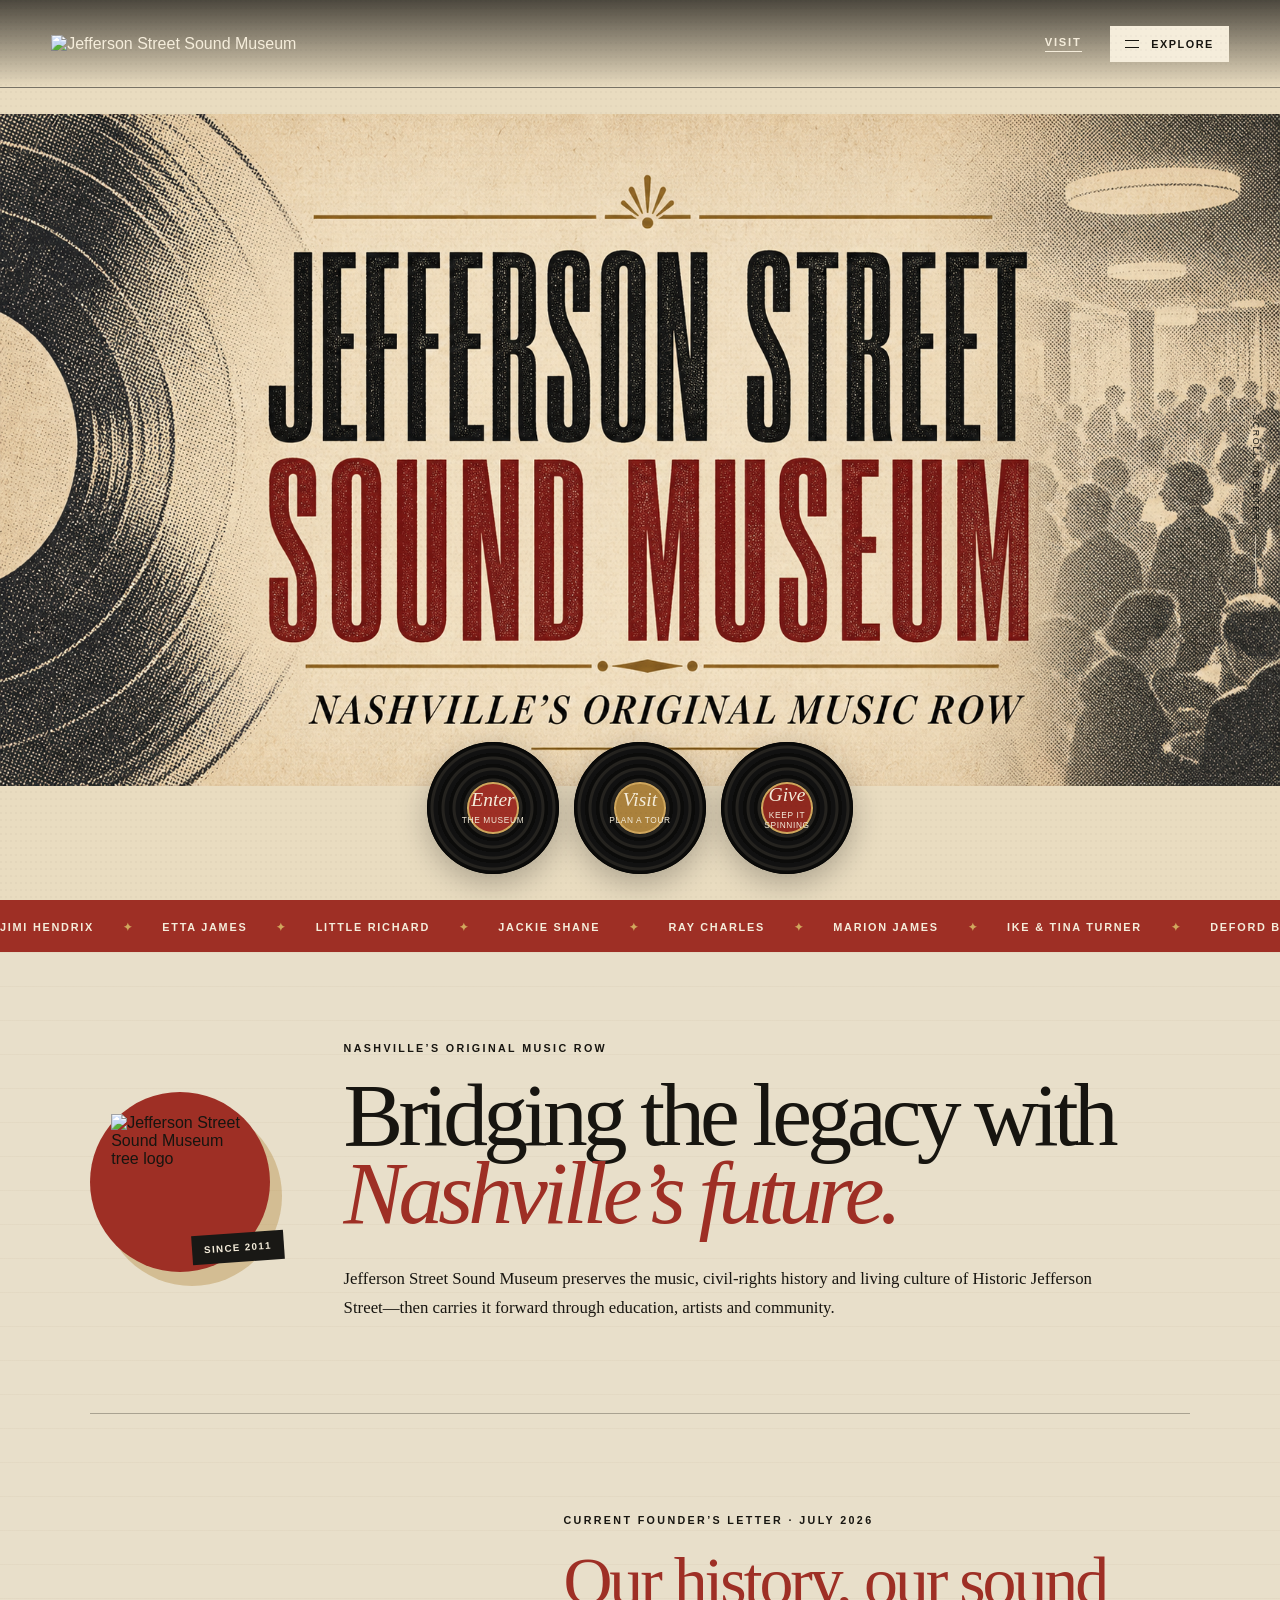
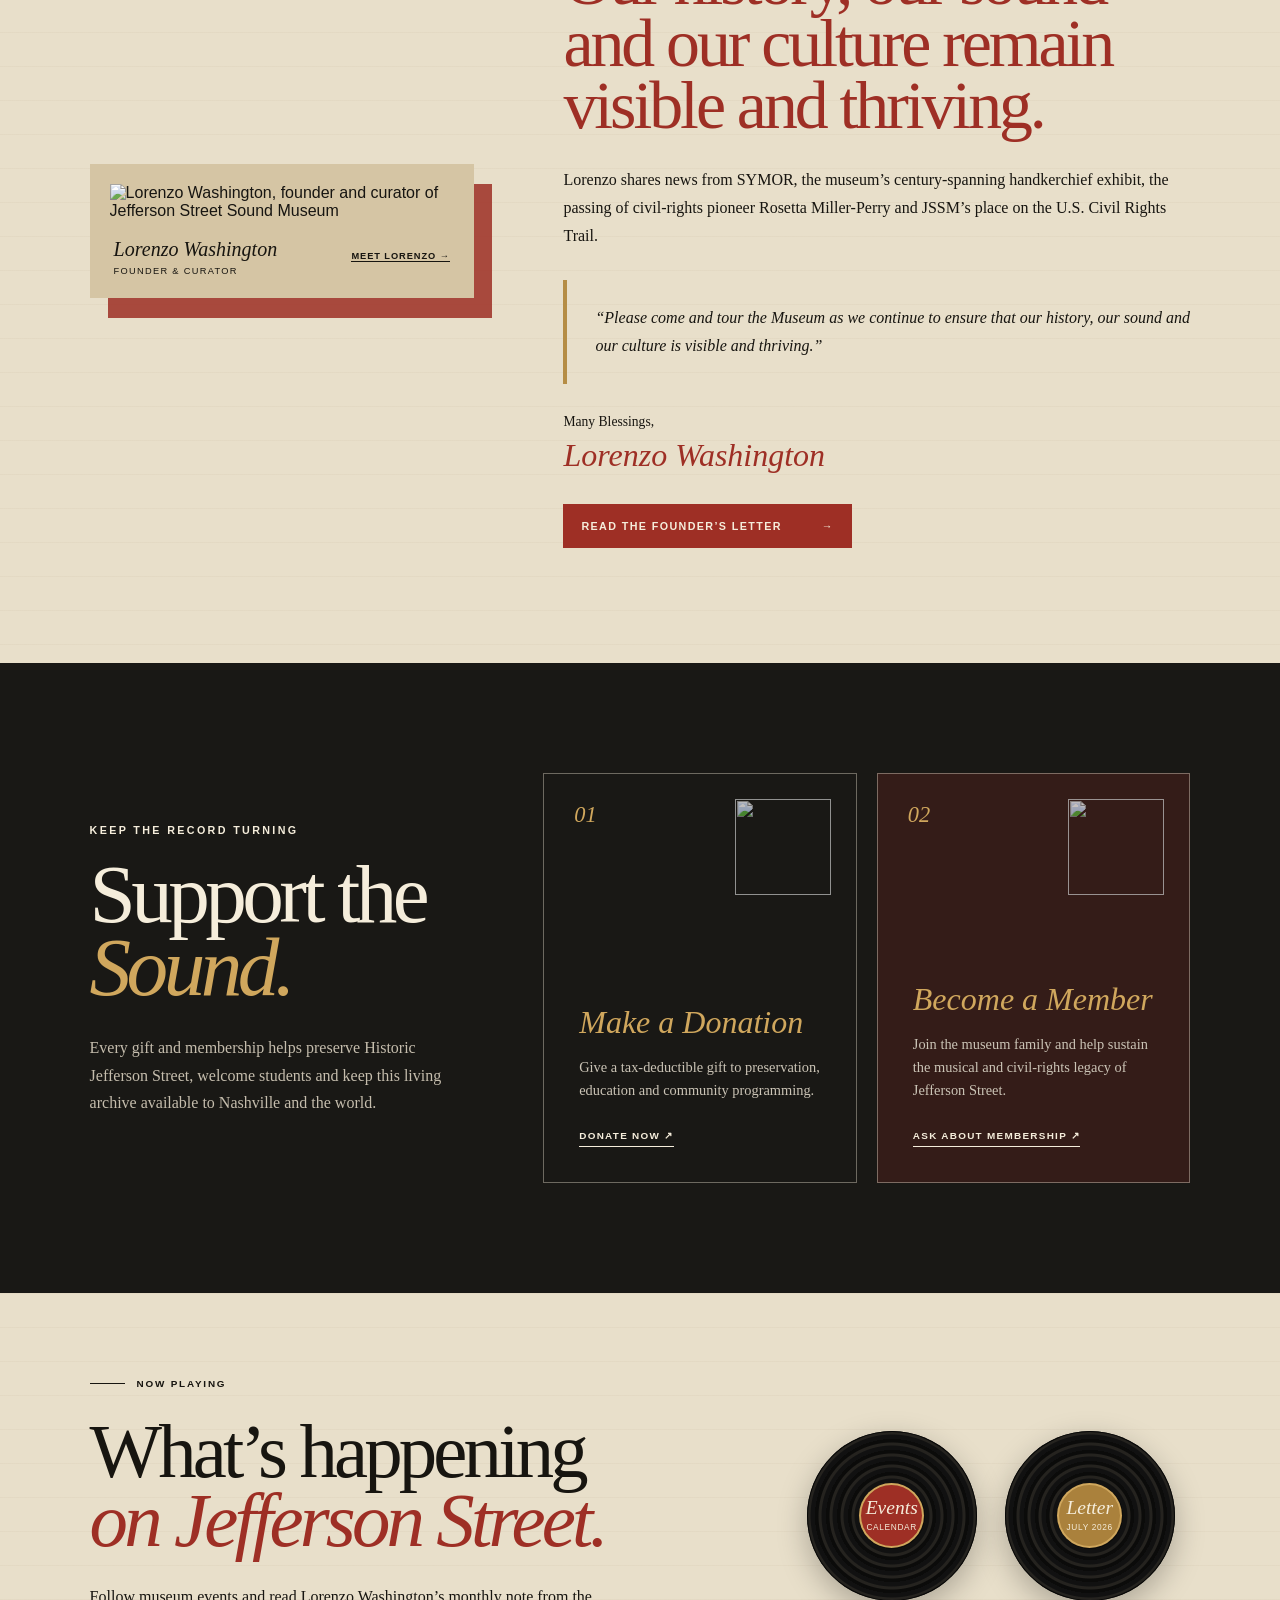
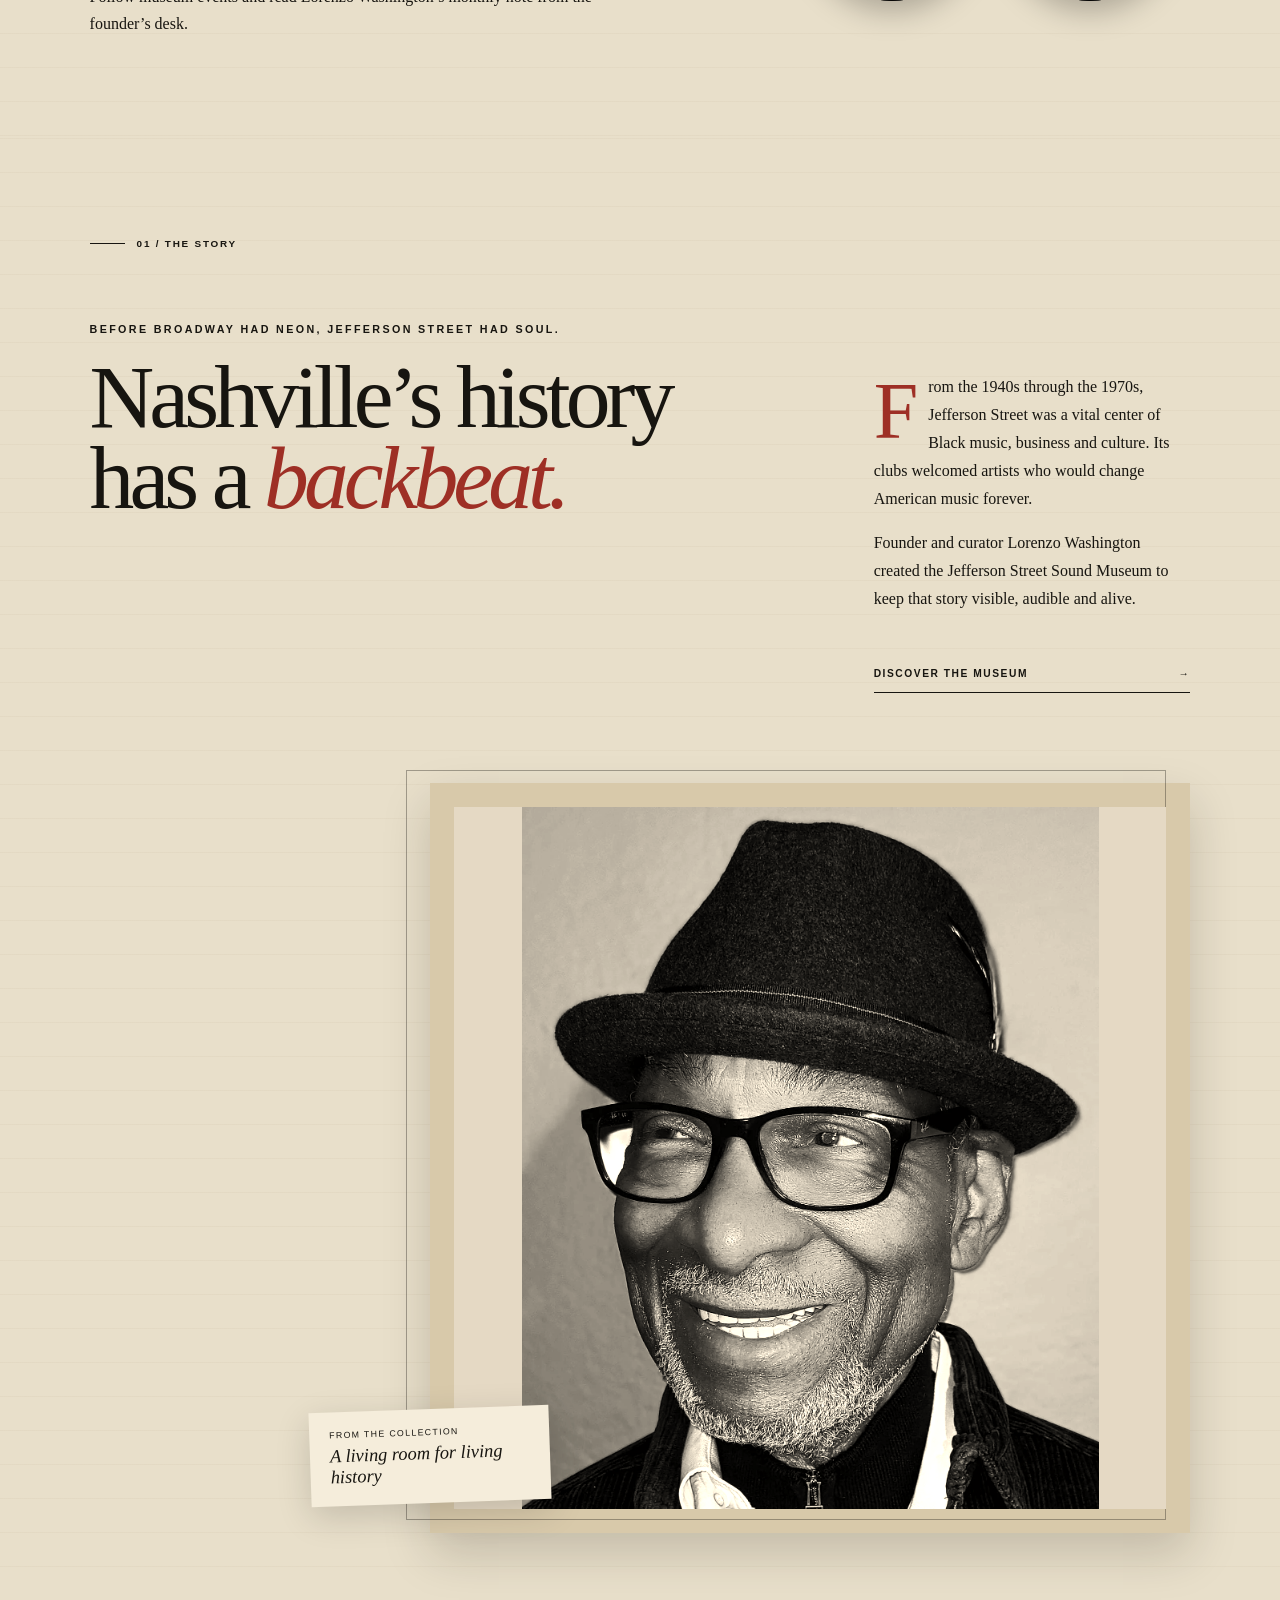
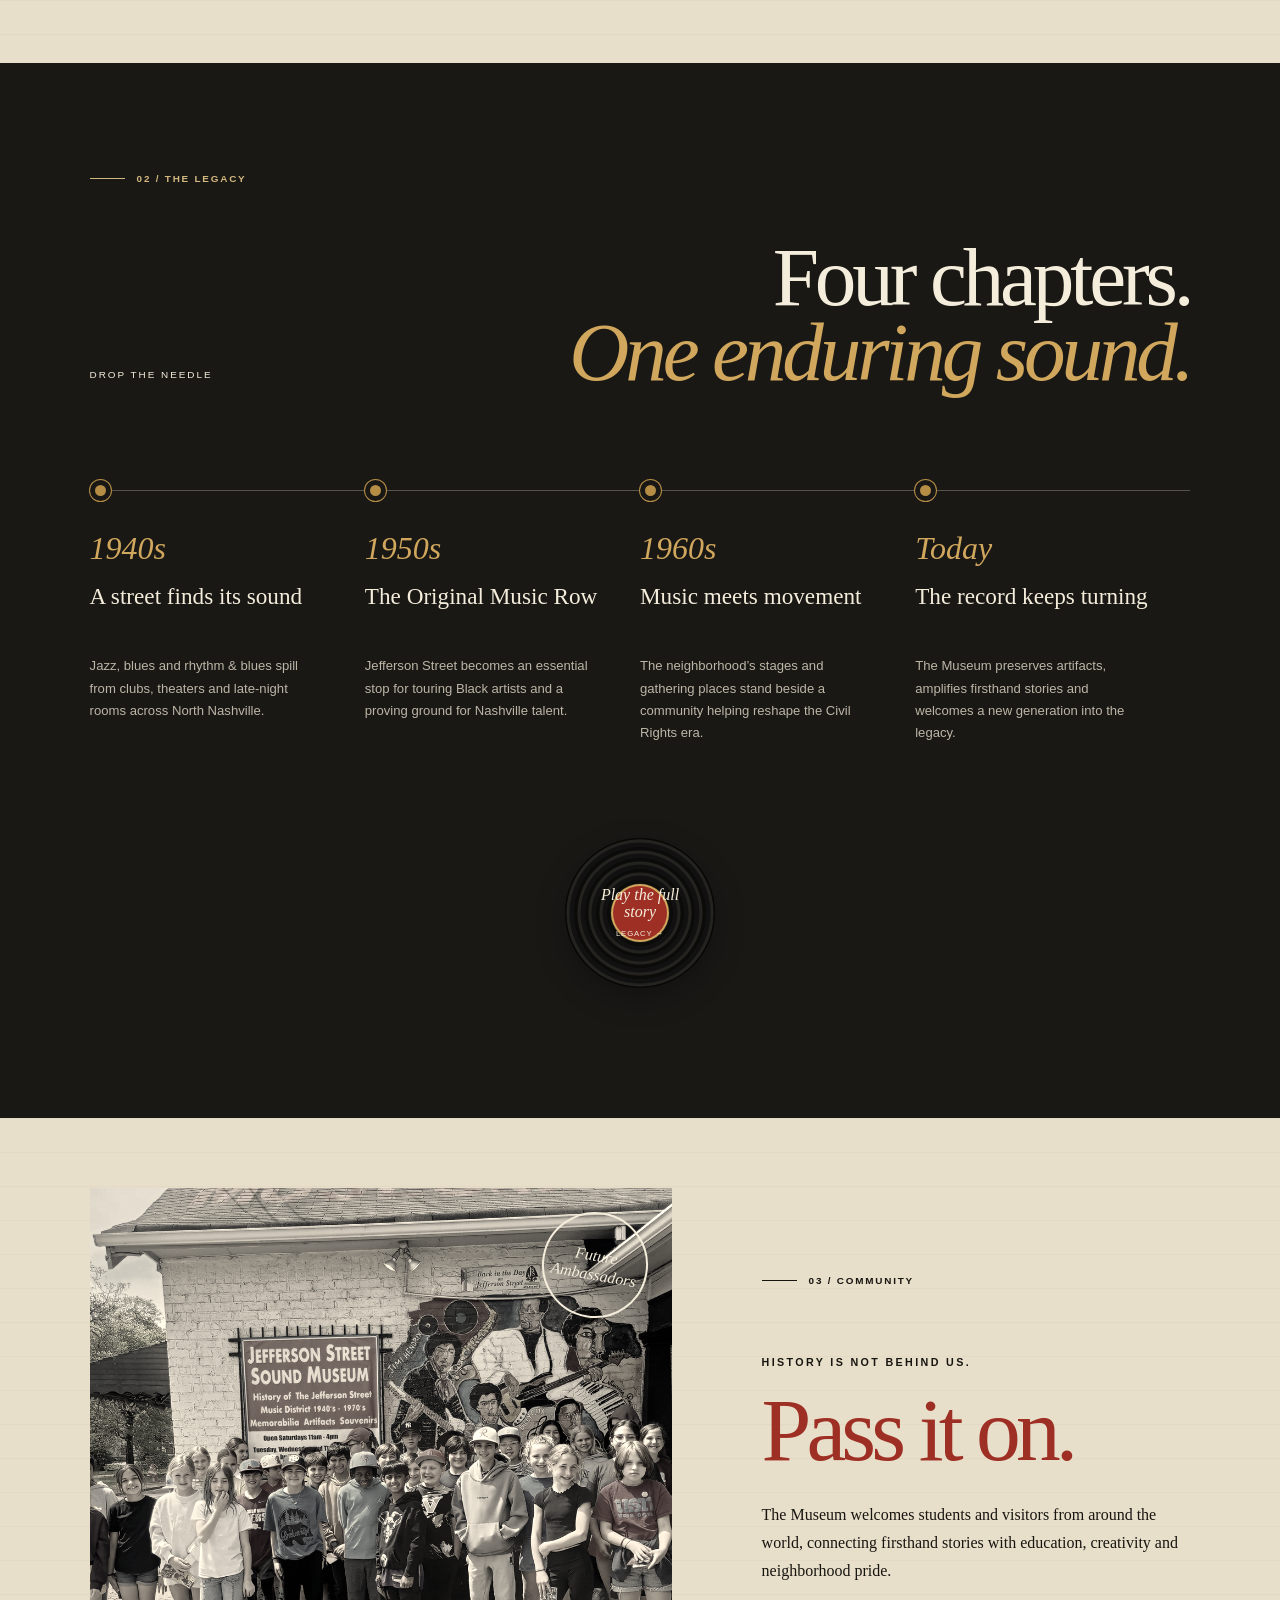
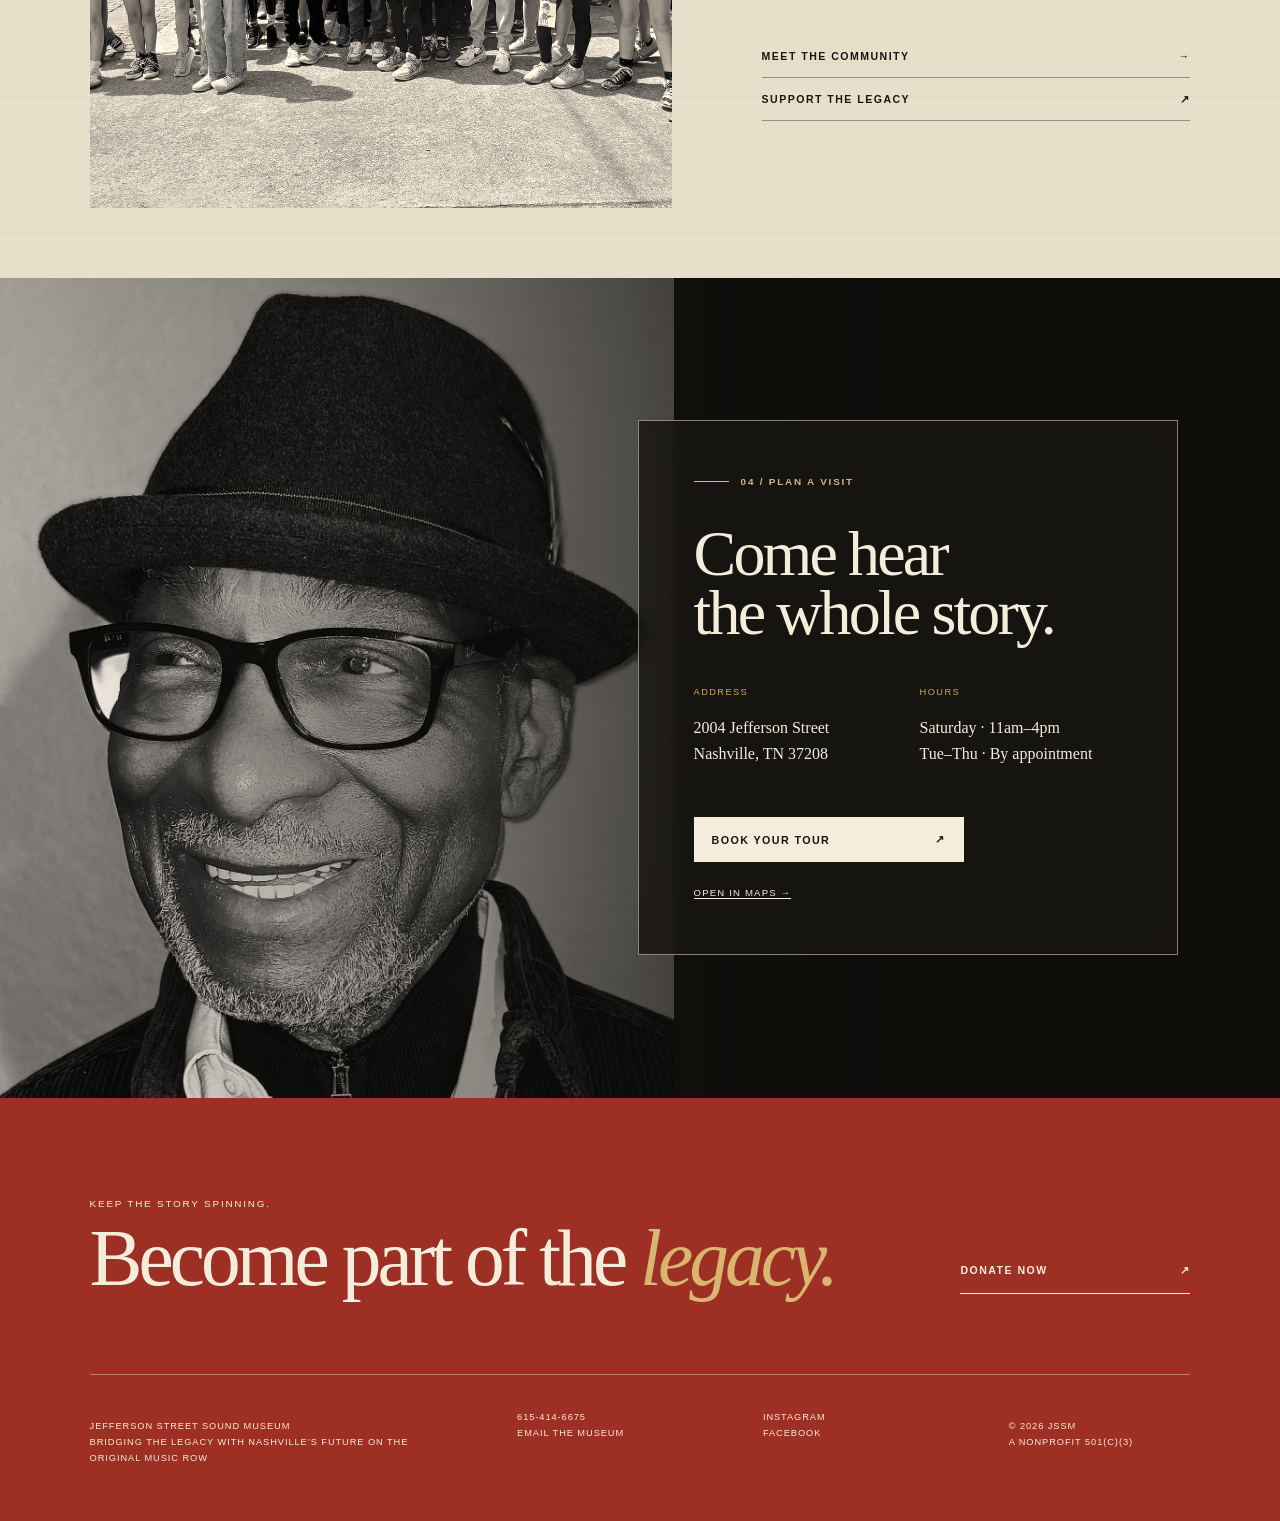
==== commit 8917ef68: "Refresh homepage, mobile layout and support experience" ====
--- a/index.html
+++ b/index.html
@@ -7,26 +7,26 @@
   <meta name="theme-color" content="#171510">
   <meta property="og:type" content="website">
   <meta property="og:title" content="Jefferson Street Sound Museum">
-  <meta property="og:description" content="Where the street still sings. Explore Nashville’s Original Music Row.">
+  <meta property="og:description" content="Bridging the legacy with Nashville’s future on the Original Music Row.">
   <meta property="og:image" content="https://jeffersonstreetsoundmuseum.com/images/social-preview.png">
   <meta name="twitter:card" content="summary_large_image">
   <meta name="twitter:image" content="https://jeffersonstreetsoundmuseum.com/images/social-preview.png">
-  <title>Jefferson Street Sound Museum | Nashville’s Original Music Row</title>
+  <title>Jefferson Street Sound Museum | Bridging Legacy and Nashville’s Future</title>
   <link rel="icon" href="images/jssm-logo.webp">
-  <link rel="stylesheet" href="styles.css?v=2">
-  <script src="script.js?v=2" defer></script>
+  <link rel="stylesheet" href="styles.css?v=3">
+  <script src="script.js?v=3" defer></script>
 </head>
 <body>
   <a class="skip-link" href="#story">Skip to the story</a>
   <header class="site-header">
-    <a class="wordmark" href="#top" aria-label="Jefferson Street Sound Museum home"><span>JSSM</span><small>Nashville · Tennessee</small></a>
+    <a class="wordmark" href="#top" aria-label="Jefferson Street Sound Museum home"><img src="images/jssm-official-long.png" alt="Jefferson Street Sound Museum"></a>
     <div class="header-actions"><a class="visit-link" href="visit.html">Visit</a><button class="menu-button" aria-expanded="false" aria-controls="museum-menu"><i aria-hidden="true"></i> Explore</button></div>
   </header>
 
   <div id="museum-menu" class="menu-drawer" aria-hidden="true">
-    <div class="menu-top"><span>On the record</span><button class="menu-close" aria-label="Close menu">Close ×</button></div>
+    <div class="menu-top"><img class="menu-brand" src="images/jssm-official-long.png" alt="Jefferson Street Sound Museum"><button class="menu-close" aria-label="Close menu">Close ×</button></div>
     <nav class="record-menu" aria-label="Main navigation">
-      <a class="record-link" href="index.html"><span>Home</span><small>Side A</small></a>
+      <a class="record-link tree-menu-link" href="index.html"><img src="images/jssm-tree-logo.webp" alt=""><span>Home</span><small>Since 2011</small></a>
       <a class="record-link" href="museum.html"><span>Museum</span><small>01</small></a>
       <a class="record-link" href="legacy.html"><span>Legacy</span><small>02</small></a>
       <a class="record-link" href="community.html"><span>Community</span><small>03</small></a>
@@ -50,7 +50,26 @@
 
     <section class="marquee" aria-label="Featured artists"><div><span>Jimi Hendrix <i>✦</i> Etta James <i>✦</i> Little Richard <i>✦</i> Jackie Shane <i>✦</i> Ray Charles <i>✦</i> Marion James <i>✦</i> Ike &amp; Tina Turner <i>✦</i> DeFord Bailey <i>✦</i> Jimi Hendrix <i>✦</i> Etta James <i>✦</i> Little Richard <i>✦</i> Jackie Shane <i>✦</i> Ray Charles <i>✦</i> Marion James <i>✦</i> Ike &amp; Tina Turner <i>✦</i> DeFord Bailey <i>✦</i></span></div></section>
 
-    <section class="news-grooves paper"><div data-reveal><div class="section-tag">Now playing</div><h2>What’s happening<br><em>on Jefferson Street.</em></h2><p>Follow museum events and read Lorenzo Washington’s monthly note from the founder’s desk.</p></div><div class="news-records" data-reveal><a class="mini-record" href="events.html"><span>Events</span><small>Calendar</small></a><a class="mini-record brass" href="founders-letter.html"><span>Letter</span><small>August 2026</small></a></div></section>
+    <section class="home-welcome paper" aria-labelledby="welcome-title">
+      <div class="welcome-statement" data-reveal>
+        <a class="tree-badge" href="museum.html" aria-label="Explore the museum since 2011"><img src="images/jssm-tree-logo.webp" alt="Jefferson Street Sound Museum tree logo"><span>Since 2011</span></a>
+        <div><p class="eyebrow">Nashville’s Original Music Row</p><h1 id="welcome-title">Bridging the legacy with <em>Nashville’s future.</em></h1><p>Jefferson Street Sound Museum preserves the music, civil-rights history and living culture of Historic Jefferson Street—then carries it forward through education, artists and community.</p></div>
+      </div>
+      <div class="founder-home-grid">
+        <figure class="founder-home-portrait" data-reveal><img src="images/lorenzo-official.webp" alt="Lorenzo Washington, founder and curator of Jefferson Street Sound Museum"><figcaption><b>Lorenzo Washington</b><span>Founder &amp; Curator</span><a href="museum.html">Meet Lorenzo →</a></figcaption></figure>
+        <article class="founder-letter-preview" data-reveal><p class="eyebrow">Current Founder’s Letter · July 2026</p><h2>Our history, our sound and our culture remain visible and thriving.</h2><p>Lorenzo shares news from SYMOR, the museum’s century-spanning handkerchief exhibit, the passing of civil-rights pioneer Rosetta Miller-Perry and JSSM’s place on the U.S. Civil Rights Trail.</p><blockquote>“Please come and tour the Museum as we continue to ensure that our history, our sound and our culture is visible and thriving.”</blockquote><div class="letter-signoff"><span>Many Blessings,</span><strong>Lorenzo Washington</strong></div><a class="ticket-button" href="founders-letter.html">Read the Founder’s Letter <span>→</span></a></article>
+      </div>
+    </section>
+
+    <section class="support-sound" aria-labelledby="support-title">
+      <div data-reveal><p class="eyebrow">Keep the record turning</p><h2 id="support-title">Support the <em>Sound.</em></h2><p>Every gift and membership helps preserve Historic Jefferson Street, welcome students and keep this living archive available to Nashville and the world.</p></div>
+      <div class="support-options" data-reveal>
+        <a class="support-card donate-card" href="https://www.jeffersonstreetsound.com/donate"><span>01</span><img src="images/jssm-tree-logo.webp" alt=""><h3>Make a Donation</h3><p>Give a tax-deductible gift to preservation, education and community programming.</p><b>Donate now ↗</b></a>
+        <a class="support-card member-card" href="https://www.jeffersonstreetsound.com/visit"><span>02</span><img src="images/jssm-tree-logo.webp" alt=""><h3>Become a Member</h3><p>Join the museum family and help sustain the musical and civil-rights legacy of Jefferson Street.</p><b>Ask about membership ↗</b></a>
+      </div>
+    </section>
+
+    <section class="news-grooves paper"><div data-reveal><div class="section-tag">Now playing</div><h2>What’s happening<br><em>on Jefferson Street.</em></h2><p>Follow museum events and read Lorenzo Washington’s monthly note from the founder’s desk.</p></div><div class="news-records" data-reveal><a class="mini-record" href="events.html"><span>Events</span><small>Calendar</small></a><a class="mini-record brass" href="founders-letter.html"><span>Letter</span><small>July 2026</small></a></div></section>
 
     <section class="story paper" id="story"><div class="section-tag" data-reveal>01 / The story</div><div class="story-grid"><div data-reveal><p class="kicker">Before Broadway had neon, Jefferson Street had soul.</p><h2>Nashville’s history has a <em>backbeat.</em></h2></div><div class="story-copy" data-reveal><p>From the 1940s through the 1970s, Jefferson Street was a vital center of Black music, business and culture. Its clubs welcomed artists who would change American music forever.</p><p>Founder and curator Lorenzo Washington created the Jefferson Street Sound Museum to keep that story visible, audible and alive.</p><a href="https://www.jeffersonstreetsound.com/jssm">Discover the museum <span>→</span></a></div></div><figure class="archival-photo" data-reveal><img src="images/museum-founder.webp" alt="Inside Jefferson Street Sound Museum with founder and curator Lorenzo Washington"><figcaption><span>From the collection</span><b>A living room for living history</b></figcaption></figure></section>
 
@@ -66,6 +85,6 @@
     <section class="visit" id="visit"><div class="visit-image" aria-hidden="true"></div><div class="visit-card" data-reveal><div class="section-tag light">04 / Plan a visit</div><h2>Come hear<br>the whole story.</h2><div class="visit-details"><div><span>Address</span><p>2004 Jefferson Street<br>Nashville, TN 37208</p></div><div><span>Hours</span><p>Saturday · 11am–4pm<br>Tue–Thu · By appointment</p></div></div><a class="ticket-button inverse" href="https://www.jeffersonstreetsound.com/visit">Book your tour <span>↗</span></a><a class="map-link" href="https://maps.google.com/?q=2004+Jefferson+Street+Nashville+TN+37208">Open in maps →</a></div></section>
   </main>
 
-  <footer><div class="footer-top"><div><p>Keep the story spinning.</p><h2>Become part of the <em>legacy.</em></h2></div><a href="https://www.jeffersonstreetsound.com/donate">Donate now <span>↗</span></a></div><div class="footer-bottom"><p>Jefferson Street Sound Museum<br>Nashville’s Original Music Row</p><div><a href="tel:+16154146675">615-414-6675</a><a href="mailto:karenlynncoffee@gmail.com">Email the museum</a></div><div><a href="https://www.instagram.com/jeffersonstreetsound">Instagram</a><a href="https://www.facebook.com/jssbooking">Facebook</a></div><p>© 2026 JSSM<br>A nonprofit 501(c)(3)</p></div></footer>
+  <footer><div class="footer-top"><div><p>Keep the story spinning.</p><h2>Become part of the <em>legacy.</em></h2></div><a href="https://www.jeffersonstreetsound.com/donate">Donate now <span>↗</span></a></div><div class="footer-bottom"><p>Jefferson Street Sound Museum<br>Bridging the legacy with Nashville’s future on the Original Music Row</p><div><a href="tel:+16154146675">615-414-6675</a><a href="mailto:karenlynncoffee@gmail.com">Email the museum</a></div><div><a href="https://www.instagram.com/jeffersonstreetsound">Instagram</a><a href="https://www.facebook.com/jssbooking">Facebook</a></div><p>© 2026 JSSM<br>A nonprofit 501(c)(3)</p></div></footer>
 </body>
 </html>
--- a/styles.css
+++ b/styles.css
@@ -10,9 +10,8 @@
 
 .site-header { position:fixed; z-index:15; top:0; left:0; width:100%; height:88px; display:flex; align-items:center; justify-content:space-between; padding:0 4vw; color:var(--cream); border-bottom:1px solid rgba(245,237,219,.25); transition:transform .5s ease, background .4s; background:linear-gradient(180deg,rgba(10,9,7,.7),transparent); }
 .site-header.is-hidden { transform:translateY(-110%); }
-.wordmark { display:flex; align-items:center; gap:14px; }
-.wordmark span { font:800 1.45rem/1 Georgia,serif; letter-spacing:-.08em; border:2px solid currentColor; border-radius:50%; padding:10px 7px; }
-.wordmark small { font-size:.58rem; text-transform:uppercase; letter-spacing:.22em; max-width:70px; line-height:1.5; }
+.wordmark { display:flex; align-items:center; }
+.wordmark img { display:block; width:min(330px,34vw); height:auto; }
 .header-actions { display:flex; align-items:center; gap:28px; text-transform:uppercase; letter-spacing:.16em; font-size:.7rem; font-weight:700; }
 .visit-link { border-bottom:1px solid currentColor; padding-bottom:3px; }
 .menu-button { cursor:pointer; border:0; background:var(--cream); color:var(--ink); padding:12px 15px; text-transform:uppercase; font-size:.68rem; letter-spacing:.14em; }
@@ -20,7 +19,8 @@
 
 .menu-drawer { position:fixed; z-index:30; inset:0; display:flex; flex-direction:column; padding:30px 5vw; color:var(--cream); background:var(--red); transform:translateY(-105%); opacity:0; transition:transform .7s cubic-bezier(.77,0,.18,1), opacity .5s; visibility:hidden; }
 .menu-drawer.is-open { transform:translateY(0); opacity:1; visibility:visible; }
-.menu-top { display:flex; justify-content:space-between; align-items:center; padding-bottom:24px; border-bottom:1px solid rgba(245,237,219,.45); text-transform:uppercase; letter-spacing:.18em; font-size:.64rem; }
+.menu-top { display:flex; justify-content:space-between; align-items:center; min-height:72px; padding-bottom:18px; border-bottom:1px solid rgba(245,237,219,.45); text-transform:uppercase; letter-spacing:.18em; font-size:.64rem; }
+.menu-brand { width:min(360px,55vw); height:auto; }
 .menu-top button { border:0; background:none; cursor:pointer; text-transform:uppercase; letter-spacing:.15em; }
 .menu-drawer nav { display:grid; margin:auto 0; }
 .menu-drawer nav a { display:flex; align-items:baseline; gap:24px; width:max-content; font:italic 5.5vw/1.1 Georgia,serif; transition:transform .3s, color .3s; }
@@ -118,20 +118,23 @@
 .front-actions { position:absolute; z-index:4; left:50%; bottom:26px; display:flex; gap:15px; transform:translateX(-50%); }
 .mini-record,.record-link,.section-record-link { position:relative; isolation:isolate; border-radius:50%; color:var(--cream); background:repeating-radial-gradient(circle at center,#111 0 4px,#25231f 5px 7px,#0b0b0a 8px 11px); box-shadow:0 10px 30px rgba(0,0,0,.26),inset 0 0 0 1px #070706; }
 .mini-record::before,.record-link::before,.section-record-link::before { content:""; position:absolute; z-index:-1; inset:32%; border-radius:50%; background:var(--red); box-shadow:0 0 0 2px #d0a75d; }
-.mini-record { width:112px; aspect-ratio:1; display:flex; flex-direction:column; align-items:center; justify-content:center; text-align:center; transition:transform .35s ease,box-shadow .35s ease; }
+.mini-record { width:132px; aspect-ratio:1; display:flex; flex-direction:column; align-items:center; justify-content:center; text-align:center; transition:transform .35s ease,box-shadow .35s ease; }
 .mini-record:hover,.mini-record:focus-visible { transform:translateY(-8px) rotate(6deg); box-shadow:0 18px 38px rgba(0,0,0,.38); }
-.mini-record span { font:italic 1.08rem/1 Georgia,serif; }
-.mini-record small { width:60%; margin-top:5px; font-size:.42rem; line-height:1.15; letter-spacing:.1em; text-transform:uppercase; }
+.mini-record span { font:italic 1.22rem/1 Georgia,serif; }
+.mini-record small { width:62%; margin-top:6px; font-size:.52rem; line-height:1.2; letter-spacing:.08em; text-transform:uppercase; }
 .mini-record.brass::before { background:#aa813c; }
 .mini-record.red::before { background:#8f291f; }
 .poster-cue { color:var(--ink); right:1.5vw; }
 
 .menu-drawer { background:radial-gradient(circle at 15% 15%,#a83b2d,#7c201a 70%); }
-.menu-drawer nav.record-menu { display:grid; grid-template-columns:repeat(4,minmax(125px,1fr)); gap:1.2vw; width:min(980px,100%); margin:auto; }
-.menu-drawer nav.record-menu a.record-link { width:100%; max-width:180px; aspect-ratio:1; display:flex; flex-direction:column; align-items:center; justify-content:center; gap:7px; justify-self:center; font:inherit; text-align:center; color:var(--cream); transition:transform .4s ease; }
+.menu-drawer nav.record-menu { display:grid; grid-template-columns:repeat(4,minmax(155px,1fr)); gap:1.6vw; width:min(1120px,100%); margin:auto; }
+.menu-drawer nav.record-menu a.record-link { width:100%; max-width:210px; aspect-ratio:1; display:flex; flex-direction:column; align-items:center; justify-content:center; gap:9px; justify-self:center; font:inherit; text-align:center; color:var(--cream); transition:transform .4s ease; }
 .menu-drawer nav.record-menu a.record-link:hover,.menu-drawer nav.record-menu a.record-link:focus-visible { color:var(--cream); transform:rotate(7deg) scale(1.05); }
-.menu-drawer nav.record-menu a.record-link span { width:auto; font:italic clamp(1rem,2vw,1.9rem)/1 Georgia,serif; letter-spacing:0; }
-.menu-drawer nav.record-menu a.record-link small { width:auto; font-size:.48rem; letter-spacing:.18em; text-transform:uppercase; }
+.menu-drawer nav.record-menu a.record-link span { width:auto; font:italic clamp(1.3rem,2.2vw,2rem)/1 Georgia,serif; letter-spacing:0; }
+.menu-drawer nav.record-menu a.record-link small { width:auto; font-size:.62rem; line-height:1.2; letter-spacing:.12em; text-transform:uppercase; }
+.menu-drawer nav.record-menu a.tree-menu-link { background:#13120f; }
+.menu-drawer nav.record-menu a.tree-menu-link::before { inset:6%; background:rgba(245,237,219,.08); box-shadow:0 0 0 2px #d0a75d; }
+.tree-menu-link img { width:43%; height:auto; margin-bottom:0; }
 
 .archival-photo { width:min(760px,76%); padding:24px; background:#d8c9aa; box-shadow:0 20px 45px rgba(29,22,12,.18); }
 .archival-photo img { height:min(78vh,900px); object-fit:contain; object-position:center top; background:#cfc4af; }
@@ -184,6 +187,43 @@
 .news-records { display:flex; gap:28px; justify-content:center; }
 .news-records .mini-record { width:170px; }
 
+/* Version 3: founder welcome, museum support and official identity */
+.home-welcome { padding:90px 7vw 115px; }
+.welcome-statement { display:grid; grid-template-columns:190px 1fr; gap:5vw; align-items:center; padding-bottom:90px; border-bottom:1px solid rgba(23,21,16,.3); }
+.tree-badge { position:relative; display:grid; place-items:center; width:180px; aspect-ratio:1; border-radius:50%; background:var(--red); box-shadow:12px 14px 0 rgba(181,141,69,.42); transition:transform .3s; }
+.tree-badge:hover { transform:rotate(-3deg) scale(1.03); }
+.tree-badge img { width:76%; height:76%; object-fit:contain; }
+.tree-badge span { position:absolute; right:-14px; bottom:10px; padding:9px 12px; color:var(--cream); background:var(--night); font-size:.61rem; font-weight:700; letter-spacing:.14em; text-transform:uppercase; transform:rotate(-4deg); }
+.welcome-statement h1 { max-width:980px; margin:0; font:400 clamp(3.5rem,7vw,7rem)/.87 Georgia,serif; letter-spacing:-.055em; }
+.welcome-statement h1 em { color:var(--red); font-weight:400; }
+.welcome-statement>div>p:last-child { max-width:790px; margin:32px 0 0; font:1.05rem/1.75 Georgia,serif; }
+.founder-home-grid { display:grid; grid-template-columns:minmax(320px,.76fr) 1.24fr; gap:7vw; align-items:center; padding-top:100px; }
+.founder-home-portrait { margin:0; padding:20px; background:#d5c5a4; box-shadow:18px 20px 0 rgba(158,47,37,.85); transform:rotate(-1deg); }
+.founder-home-portrait img { display:block; width:100%; height:auto; object-fit:contain; filter:grayscale(.2) sepia(.08); }
+.founder-home-portrait figcaption { display:grid; grid-template-columns:1fr auto; gap:5px 18px; align-items:end; padding:18px 4px 2px; }
+.founder-home-portrait figcaption b { font:italic 1.25rem Georgia,serif; }
+.founder-home-portrait figcaption span { grid-column:1; font-size:.58rem; letter-spacing:.14em; text-transform:uppercase; }
+.founder-home-portrait figcaption a { grid-column:2; grid-row:1/3; align-self:center; border-bottom:1px solid; font-size:.58rem; font-weight:700; letter-spacing:.1em; text-transform:uppercase; }
+.founder-letter-preview h2 { max-width:760px; margin:25px 0 28px; color:var(--red); font:400 clamp(2.8rem,5.3vw,5.4rem)/.92 Georgia,serif; letter-spacing:-.045em; }
+.founder-letter-preview>p:not(.eyebrow),.founder-letter-preview blockquote { max-width:720px; font:1rem/1.75 Georgia,serif; }
+.founder-letter-preview blockquote { margin:30px 0; padding:24px 0 24px 28px; border-left:4px solid var(--gold); font-style:italic; }
+.letter-signoff { display:flex; flex-direction:column; margin:30px 0; }
+.letter-signoff span { font:.85rem Georgia,serif; }
+.letter-signoff strong { margin-top:7px; color:var(--red); font:italic 2rem Georgia,serif; }
+.support-sound { display:grid; grid-template-columns:.72fr 1.28fr; gap:7vw; align-items:center; padding:110px 7vw; color:var(--cream); background:var(--night); }
+.support-sound h2 { margin:20px 0 30px; font:400 clamp(3.4rem,6.5vw,6.5rem)/.88 Georgia,serif; letter-spacing:-.055em; }
+.support-sound h2 em { color:#d0a75d; font-weight:400; }
+.support-sound>div:first-child>p:last-child { max-width:520px; color:#c5bdad; font:1rem/1.7 Georgia,serif; }
+.support-options { display:grid; grid-template-columns:1fr 1fr; gap:20px; }
+.support-card { position:relative; min-height:410px; display:flex; flex-direction:column; justify-content:flex-end; overflow:hidden; padding:35px; border:1px solid rgba(245,237,219,.38); transition:transform .3s,background .3s; }
+.support-card:hover { transform:translateY(-7px); background:#24211c; }
+.support-card>span { position:absolute; top:28px; left:30px; color:#d0a75d; font:italic 1.4rem Georgia,serif; }
+.support-card img { position:absolute; top:25px; right:25px; width:96px; height:96px; object-fit:contain; opacity:.72; }
+.support-card h3 { margin:0 0 18px; color:#d0a75d; font:italic 2rem/1 Georgia,serif; }
+.support-card p { margin:0 0 28px; color:#cbc4b6; font:.9rem/1.6 Georgia,serif; }
+.support-card b { width:max-content; padding-bottom:5px; border-bottom:1px solid; font-size:.62rem; letter-spacing:.13em; text-transform:uppercase; }
+.member-card { background:rgba(158,47,37,.2); }
+
 .achievement-tag { margin-top:70px; }
 .achievement-grid { display:grid; grid-template-columns:1fr 1fr; gap:14px; margin:30px 0 55px; }
 .achievement-grid a { min-height:180px; display:flex; flex-direction:column; justify-content:flex-end; padding:24px; border:1px solid rgba(23,21,16,.28); background:rgba(245,237,219,.55); transition:transform .25s,background .25s; }
@@ -243,15 +283,21 @@
 
 @media (max-width:800px) {
   .site-header { height:72px; padding:0 20px; }
+  .wordmark img { width:min(230px,62vw); }
   .visit-link { display:none; }
-  .poster-hero { min-height:100svh; align-items:start; padding-top:72px; background:#e9dcc0; }
-  .front-poster { position:relative; width:100%; height:auto; object-fit:contain; }
+  .poster-hero { min-height:0; display:block; padding-top:72px; background:#e9dcc0; }
+  .front-poster { position:relative; display:block; width:100%; height:auto; object-fit:contain; }
   .front-actions { position:relative; left:auto; bottom:auto; align-self:end; display:grid; grid-template-columns:repeat(3,1fr); gap:7px; width:100%; padding:20px 12px 32px; transform:none; background:var(--red); }
-  .mini-record { width:100%; max-width:118px; margin:auto; }
+  .mini-record { width:100%; max-width:126px; margin:auto; }
+  .mini-record span { font-size:1.18rem; }
+  .mini-record small { font-size:.5rem; }
   .scroll-cue { display:none; }
   .menu-drawer { padding:20px; overflow:auto; }
-  .menu-drawer nav.record-menu { grid-template-columns:repeat(2,minmax(120px,1fr)); gap:15px; padding:25px 0; }
-  .menu-drawer nav.record-menu a.record-link { max-width:150px; justify-self:center; }
+  .menu-brand { width:min(255px,67vw); }
+  .menu-drawer nav.record-menu { grid-template-columns:repeat(2,minmax(138px,1fr)); gap:18px; padding:28px 0; }
+  .menu-drawer nav.record-menu a.record-link { max-width:172px; justify-self:center; }
+  .menu-drawer nav.record-menu a.record-link span { font-size:1.34rem; }
+  .menu-drawer nav.record-menu a.record-link small { font-size:.58rem; }
   .story,.legacy { padding:78px 24px 90px; }
   .story-grid { grid-template-columns:1fr; gap:20px; margin:55px 0 70px; }
   .archival-photo { width:100%; padding:12px; }
@@ -298,6 +344,18 @@
   .letter-columns { columns:1; }
   .scene-grid { grid-template-columns:1fr; }
   .recent-scenes { padding:70px 24px 90px; }
+  .home-welcome { padding:70px 24px 90px; }
+  .welcome-statement { grid-template-columns:1fr; gap:48px; padding-bottom:70px; }
+  .tree-badge { width:155px; }
+  .welcome-statement h1 { font-size:clamp(3.15rem,15vw,5rem); }
+  .founder-home-grid { grid-template-columns:1fr; gap:65px; padding-top:75px; }
+  .founder-home-portrait { padding:13px; box-shadow:10px 12px 0 rgba(158,47,37,.85); }
+  .founder-home-portrait figcaption { grid-template-columns:1fr; }
+  .founder-home-portrait figcaption a { grid-column:1; grid-row:auto; width:max-content; margin-top:12px; }
+  .founder-letter-preview h2 { font-size:clamp(2.7rem,13vw,4.6rem); }
+  .support-sound { grid-template-columns:1fr; gap:55px; padding:85px 24px; }
+  .support-options { grid-template-columns:1fr; }
+  .support-card { min-height:350px; padding:30px; }
 }
 
 @media (prefers-reduced-motion:reduce) {
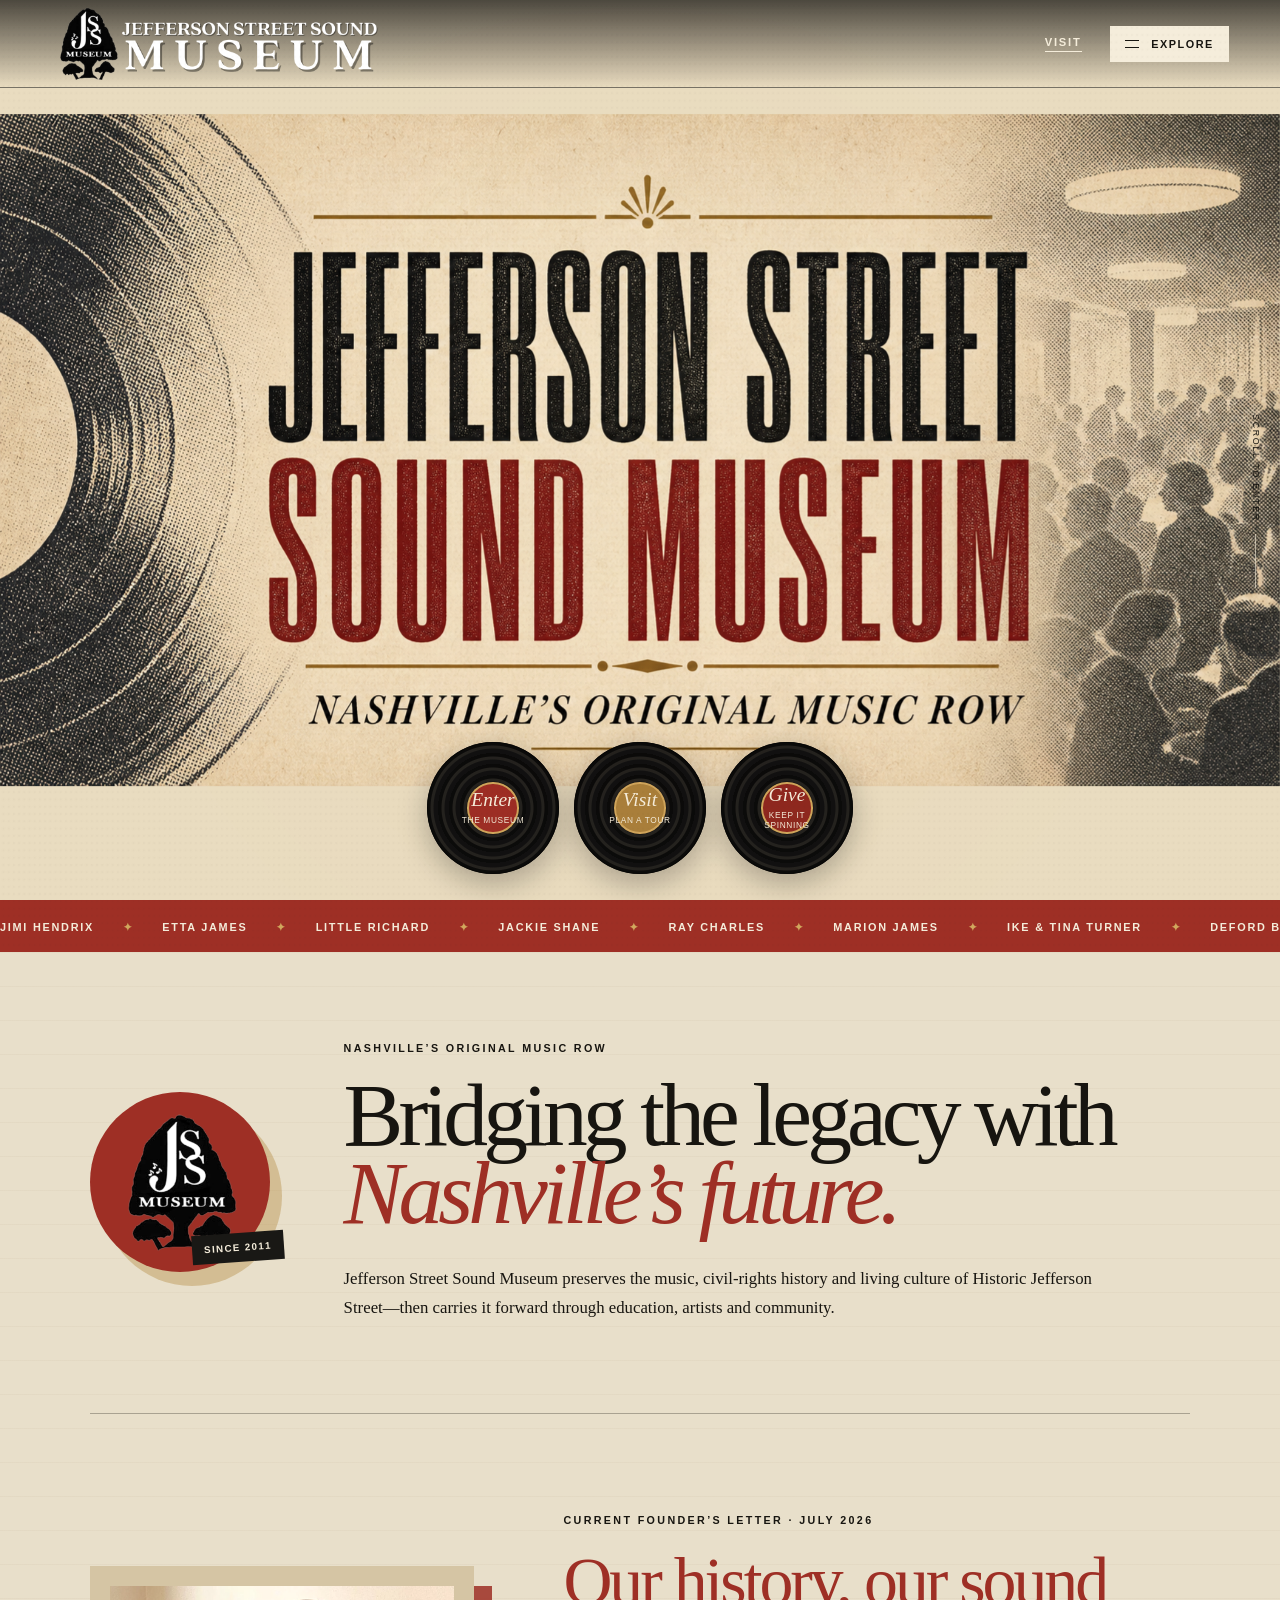
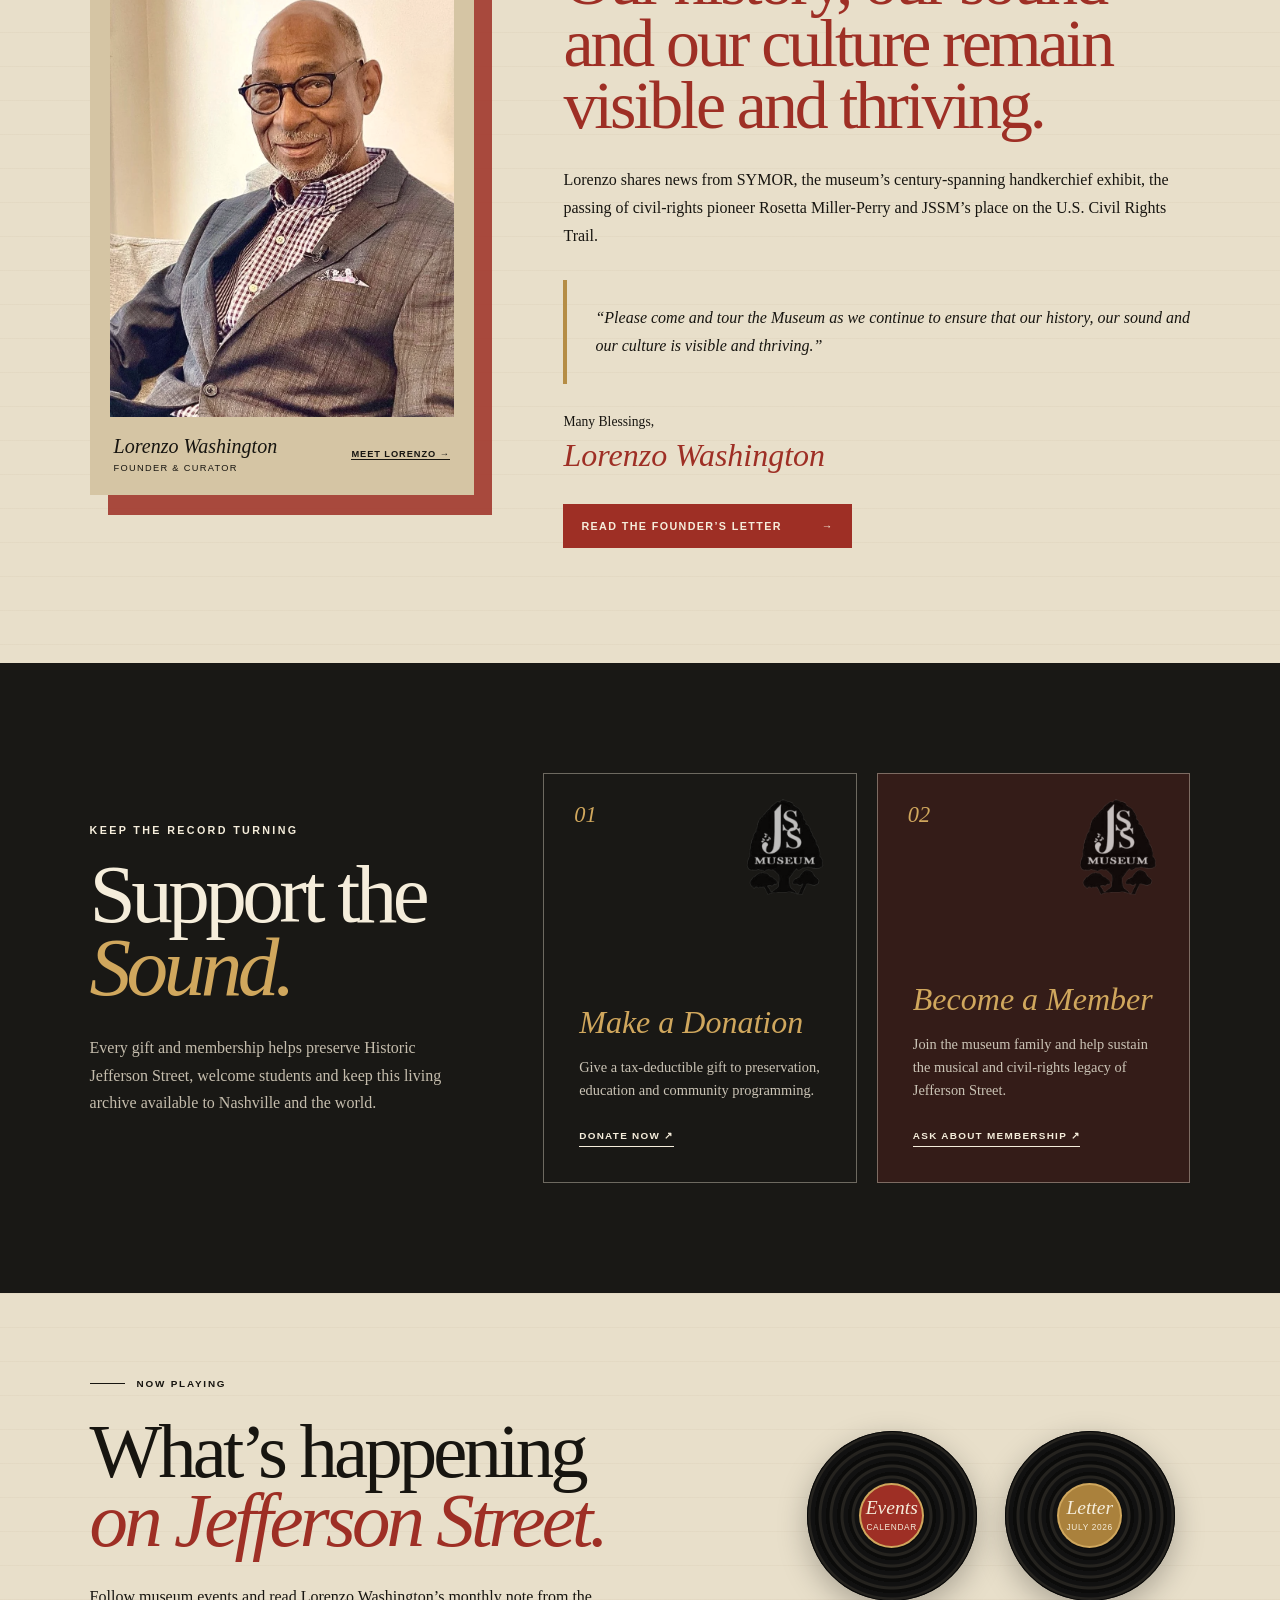
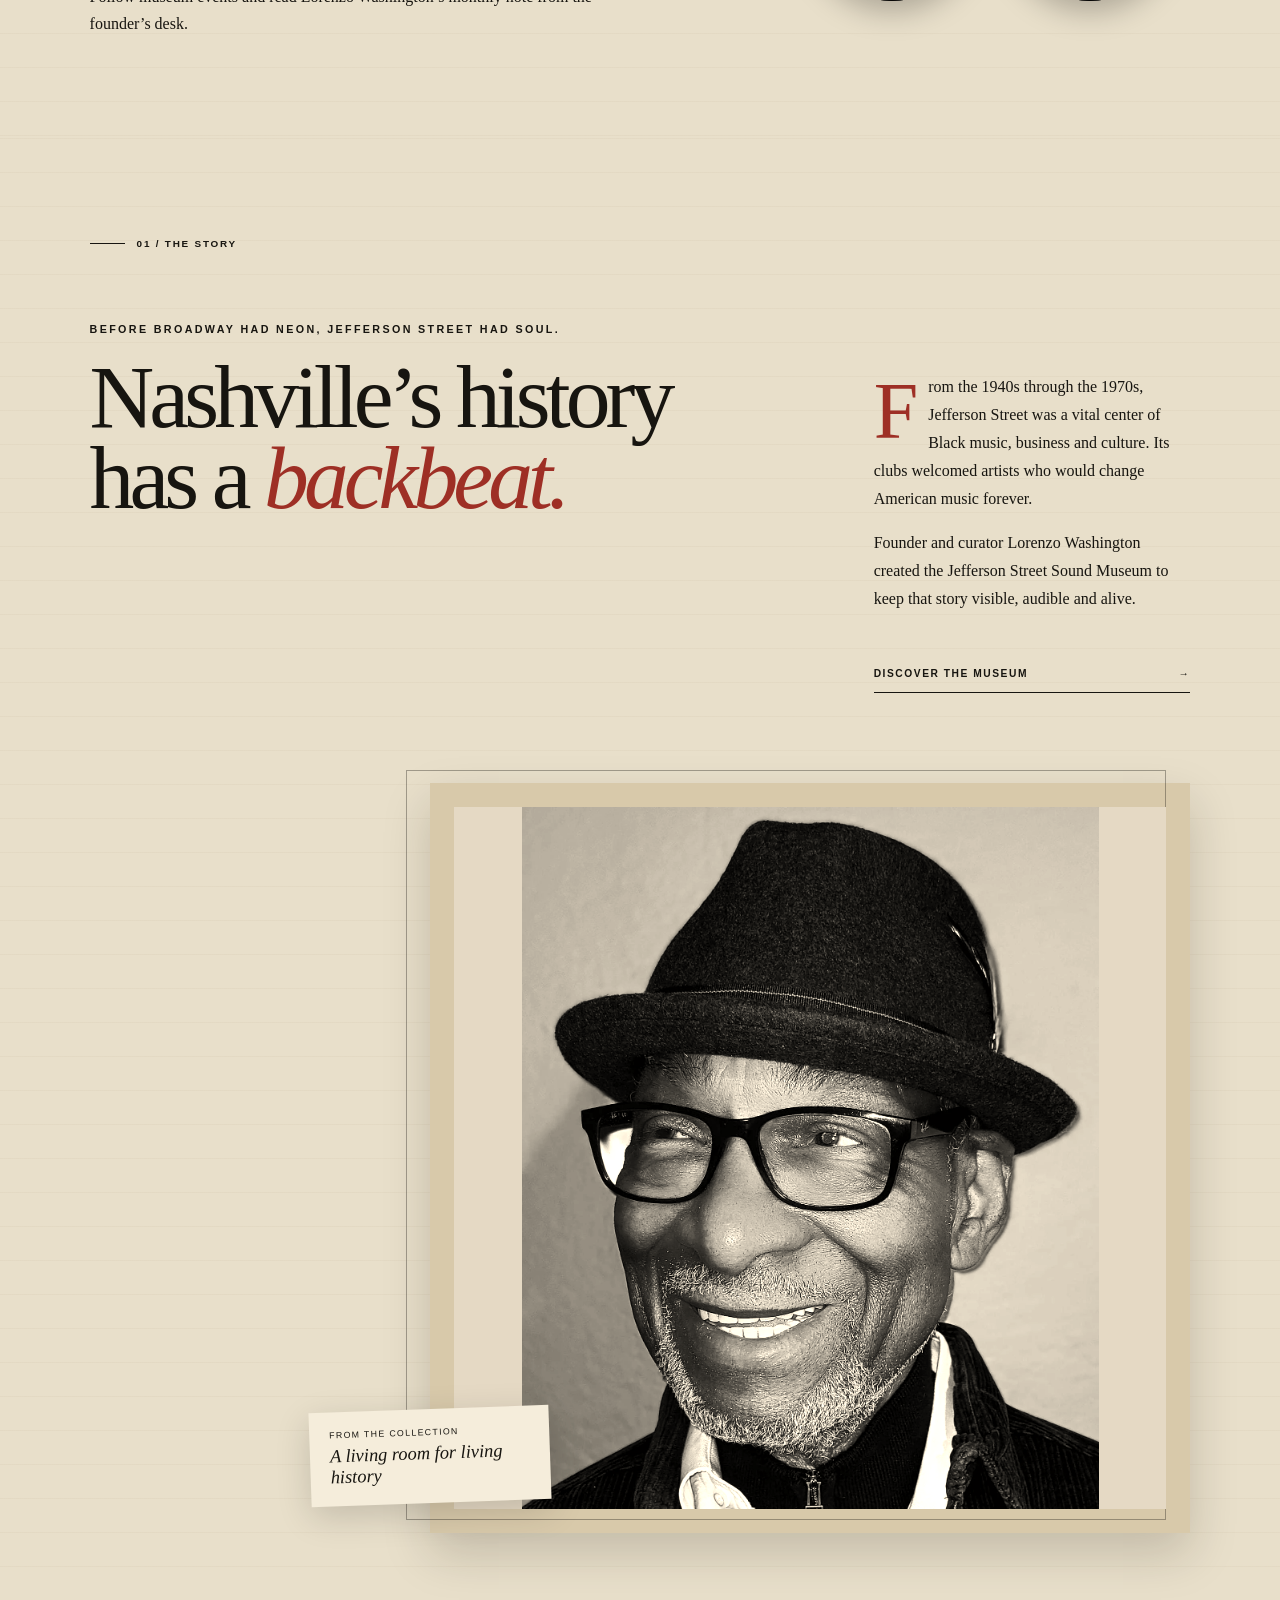
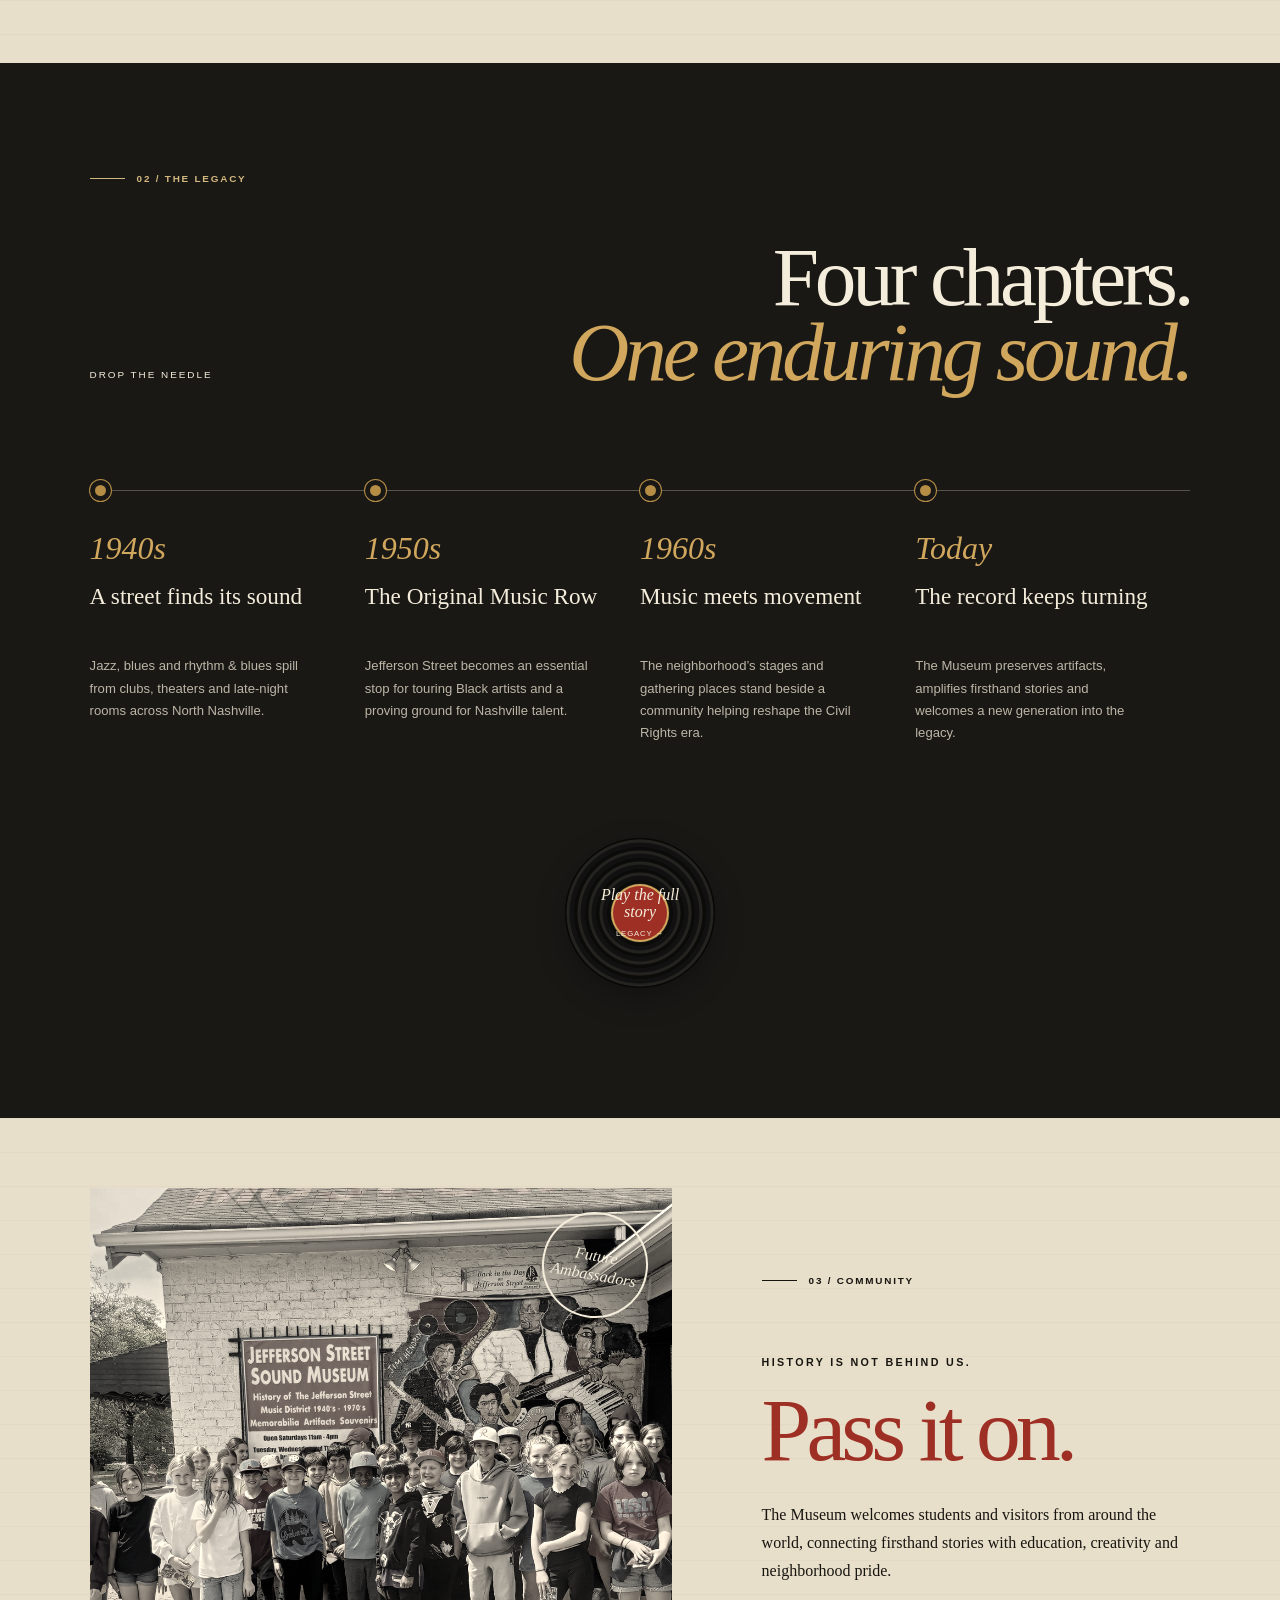
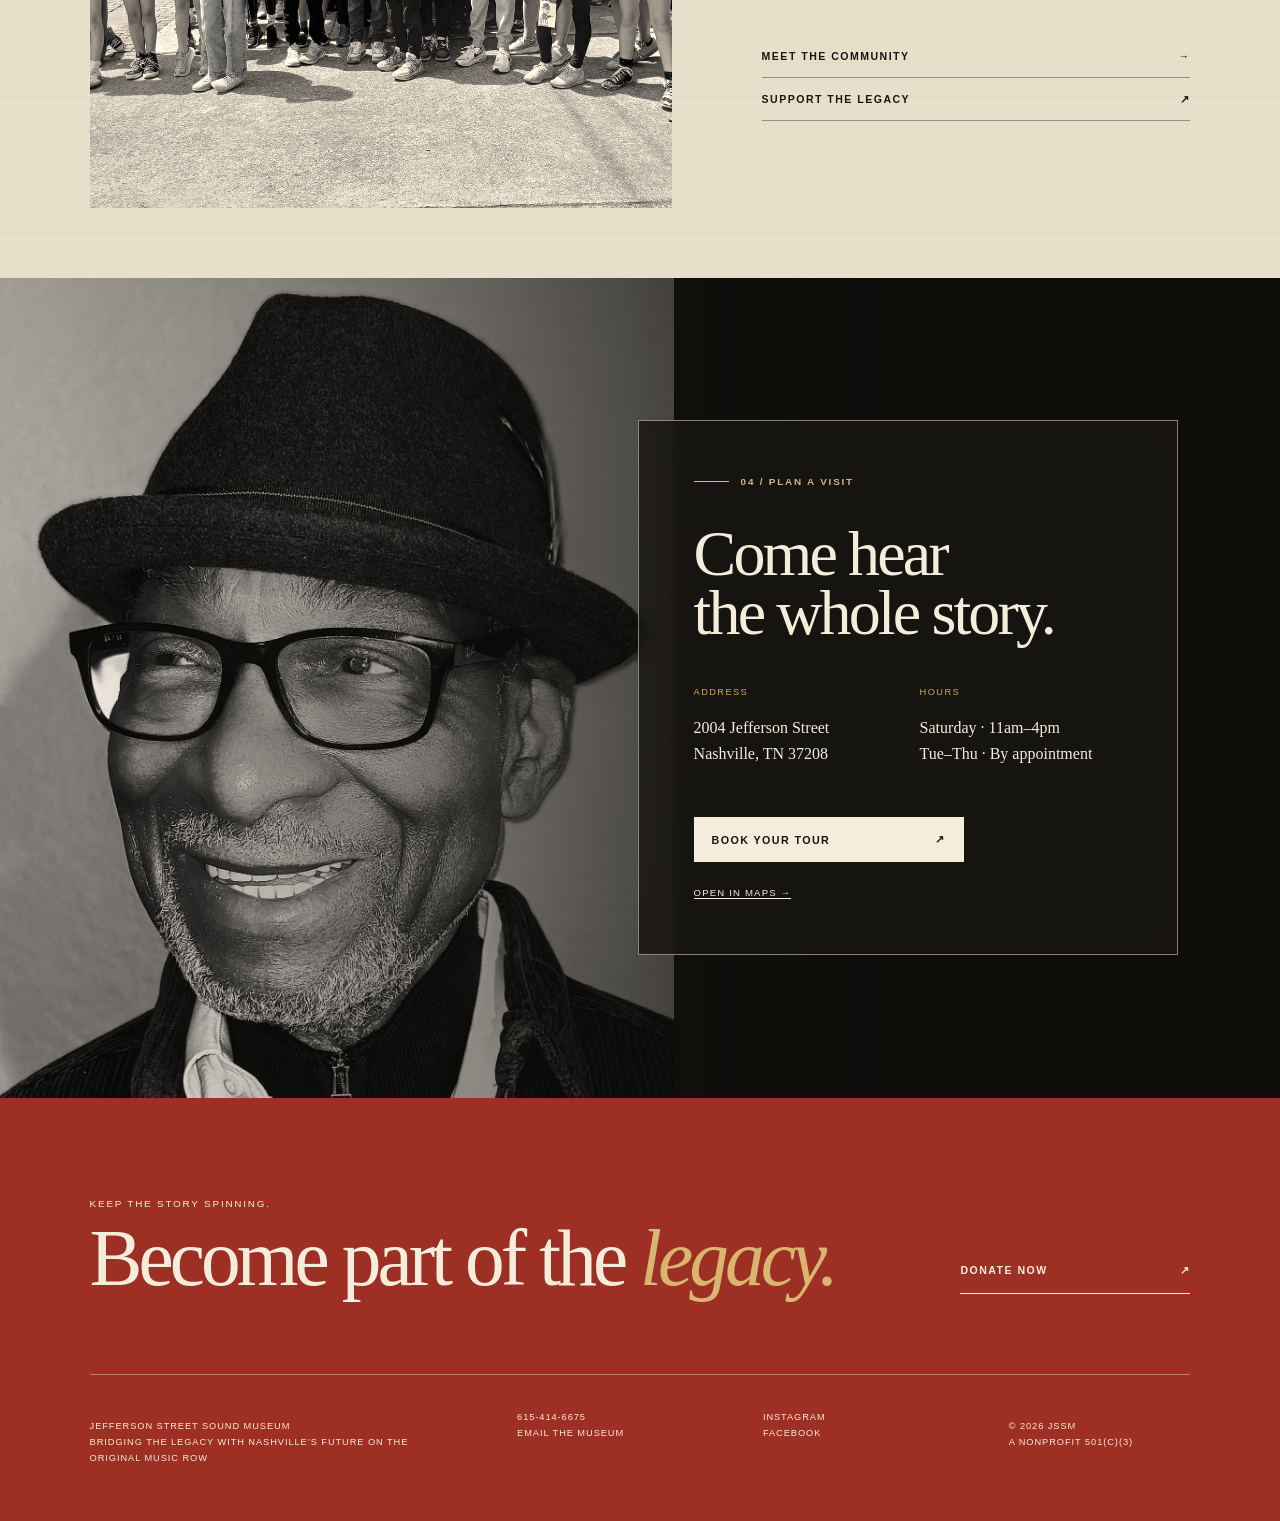
==== commit c455f05e: "Add floating record and desktop motion" ====
--- a/index.html
+++ b/index.html
@@ -13,8 +13,8 @@
   <meta name="twitter:image" content="https://jeffersonstreetsoundmuseum.com/images/social-preview.png">
   <title>Jefferson Street Sound Museum | Bridging Legacy and Nashville’s Future</title>
   <link rel="icon" href="images/jssm-logo.webp">
-  <link rel="stylesheet" href="styles.css?v=3">
-  <script src="script.js?v=3" defer></script>
+  <link rel="stylesheet" href="styles.css?v=4">
+  <script src="script.js?v=4" defer></script>
 </head>
 <body>
   <a class="skip-link" href="#story">Skip to the story</a>
--- a/styles.css
+++ b/styles.css
@@ -2,7 +2,8 @@
 * { box-sizing:border-box; }
 html { scroll-behavior:smooth; }
 body { margin:0; color:var(--ink); background:var(--paper); font-family:Arial, Helvetica, sans-serif; }
-body::before { content:""; position:fixed; inset:0; z-index:20; pointer-events:none; opacity:.2; background-image:radial-gradient(circle at 17% 13%,rgba(45,35,18,.12) 0 1px,transparent 1.5px),radial-gradient(circle at 73% 61%,rgba(255,255,255,.12) 0 1px,transparent 1.5px); background-size:5px 7px,9px 11px; mix-blend-mode:multiply; }
+body::before { content:""; position:fixed; inset:-3%; z-index:20; pointer-events:none; opacity:.2; background-image:radial-gradient(circle at 17% 13%,rgba(45,35,18,.12) 0 1px,transparent 1.5px),radial-gradient(circle at 73% 61%,rgba(255,255,255,.12) 0 1px,transparent 1.5px); background-size:5px 7px,9px 11px; mix-blend-mode:multiply; transform:translate3d(0,var(--page-texture-shift,0),0) scale(1.04); will-change:transform; }
+body::after { content:""; position:fixed; z-index:19; inset:0; pointer-events:none; opacity:var(--ambient-strength,.14); background:radial-gradient(circle 430px at var(--mouse-x,50%) var(--mouse-y,42%),rgba(255,239,198,.82),transparent 72%),radial-gradient(circle 760px at calc(100% - var(--mouse-x,50%)) calc(100% - var(--mouse-y,42%)),rgba(76,22,16,.58),transparent 74%); mix-blend-mode:soft-light; transition:opacity .32s ease; }
 a { color:inherit; text-decoration:none; }
 button { color:inherit; font:inherit; }
 .skip-link { position:fixed; top:-100px; left:16px; z-index:100; padding:12px 16px; background:var(--cream); }
@@ -16,6 +17,19 @@
 .visit-link { border-bottom:1px solid currentColor; padding-bottom:3px; }
 .menu-button { cursor:pointer; border:0; background:var(--cream); color:var(--ink); padding:12px 15px; text-transform:uppercase; font-size:.68rem; letter-spacing:.14em; }
 .menu-button i { display:inline-block; width:14px; height:8px; margin-right:8px; border-top:1px solid; border-bottom:1px solid; }
+
+/* Version 4: a record that keeps navigation within reach */
+.floating-record-nav { --floating-record-spin:0deg; position:fixed; z-index:24; right:clamp(18px,3vw,42px); bottom:clamp(18px,4vh,38px); display:flex; flex-direction:column; align-items:center; gap:7px; opacity:0; visibility:hidden; transform:translate3d(0,28px,0) scale(.82); transition:opacity .38s ease,transform .48s cubic-bezier(.2,.8,.2,1),visibility 0s linear .48s; pointer-events:none; }
+.floating-record-nav.is-visible { opacity:1; visibility:visible; transform:none; transition-delay:0s; pointer-events:auto; }
+.floating-record-button { position:relative; isolation:isolate; width:108px; aspect-ratio:1; padding:0; overflow:hidden; border:1px solid rgba(245,237,219,.48); border-radius:50%; cursor:pointer; color:var(--cream); background:repeating-radial-gradient(circle,#0a0a09 0 4px,#292722 5px 7px,#0d0d0c 8px 11px); box-shadow:0 16px 34px rgba(0,0,0,.38),inset 0 0 0 1px #050504; transform:rotate(var(--floating-record-spin)); transition:box-shadow .3s ease,filter .3s ease; will-change:transform; }
+.floating-record-button::before { content:""; position:absolute; z-index:-1; inset:23%; border-radius:50%; background:var(--cream); box-shadow:0 0 0 3px var(--gold); }
+.floating-record-button img { position:absolute; left:32%; top:27%; width:36%; height:auto; }
+.floating-record-button span { position:absolute; left:50%; bottom:13px; min-width:58px; padding:5px 9px; color:var(--cream); background:var(--red); border:1px solid #d0a75d; border-radius:20px; transform:translateX(-50%); text-transform:uppercase; letter-spacing:.14em; font-size:.54rem; font-weight:700; }
+.floating-record-button:hover,.floating-record-button:focus-visible { box-shadow:0 21px 42px rgba(0,0,0,.48),0 0 0 4px rgba(181,141,69,.28); filter:brightness(1.1); outline:none; }
+.floating-home-link { padding:7px 11px; border:1px solid rgba(245,237,219,.55); border-radius:20px; color:var(--cream); background:rgba(23,21,16,.9); box-shadow:0 7px 18px rgba(0,0,0,.24); text-transform:uppercase; letter-spacing:.13em; font-size:.52rem; font-weight:700; backdrop-filter:blur(5px); }
+.floating-home-link b { color:#d0a75d; font-size:.72rem; }
+.floating-home-link:hover,.floating-home-link:focus-visible { color:var(--ink); background:var(--cream); outline:2px solid var(--gold); outline-offset:2px; }
+.menu-open .floating-record-nav { opacity:0; pointer-events:none; }
 
 .menu-drawer { position:fixed; z-index:30; inset:0; display:flex; flex-direction:column; padding:30px 5vw; color:var(--cream); background:var(--red); transform:translateY(-105%); opacity:0; transition:transform .7s cubic-bezier(.77,0,.18,1), opacity .5s; visibility:hidden; }
 .menu-drawer.is-open { transform:translateY(0); opacity:1; visibility:visible; }
@@ -114,12 +128,14 @@
 
 /* Version 2: poster-first entrance and record navigation */
 .poster-hero { min-height:100svh; display:grid; place-items:center; background:#e9dcc0; }
-.front-poster { position:absolute; inset:0; width:100%; height:100%; object-fit:contain; object-position:center; }
+.front-poster { --poster-shift:0px; --poster-scale:1; position:absolute; inset:0; width:100%; height:100%; object-fit:contain; object-position:center; transform:translate3d(0,var(--poster-shift),0) scale(var(--poster-scale)); transform-origin:center top; will-change:transform; }
 .front-actions { position:absolute; z-index:4; left:50%; bottom:26px; display:flex; gap:15px; transform:translateX(-50%); }
 .mini-record,.record-link,.section-record-link { position:relative; isolation:isolate; border-radius:50%; color:var(--cream); background:repeating-radial-gradient(circle at center,#111 0 4px,#25231f 5px 7px,#0b0b0a 8px 11px); box-shadow:0 10px 30px rgba(0,0,0,.26),inset 0 0 0 1px #070706; }
 .mini-record::before,.record-link::before,.section-record-link::before { content:""; position:absolute; z-index:-1; inset:32%; border-radius:50%; background:var(--red); box-shadow:0 0 0 2px #d0a75d; }
 .mini-record { width:132px; aspect-ratio:1; display:flex; flex-direction:column; align-items:center; justify-content:center; text-align:center; transition:transform .35s ease,box-shadow .35s ease; }
 .mini-record:hover,.mini-record:focus-visible { transform:translateY(-8px) rotate(6deg); box-shadow:0 18px 38px rgba(0,0,0,.38); }
+.hero-scroll-record { --hero-record-spin:0deg; --hero-record-shift:0px; --hero-record-scale:1; --hero-record-opacity:1; opacity:var(--hero-record-opacity); transform:translate3d(0,var(--hero-record-shift),0) rotate(var(--hero-record-spin)) scale(var(--hero-record-scale)); will-change:transform,opacity; }
+.hero-scroll-record:hover,.hero-scroll-record:focus-visible { transform:translate3d(0,calc(var(--hero-record-shift) - 8px),0) rotate(calc(var(--hero-record-spin) + 6deg)) scale(var(--hero-record-scale)); }
 .mini-record span { font:italic 1.22rem/1 Georgia,serif; }
 .mini-record small { width:62%; margin-top:6px; font-size:.52rem; line-height:1.2; letter-spacing:.08em; text-transform:uppercase; }
 .mini-record.brass::before { background:#aa813c; }
@@ -149,7 +165,7 @@
 .inner-page .site-header { position:sticky; color:var(--cream); background:var(--night); }
 .inner-page main { min-height:70vh; }
 .page-hero { position:relative; min-height:62vh; display:flex; align-items:flex-end; overflow:hidden; padding:8vw 7vw 6vw; color:var(--cream); background:var(--night); }
-.page-hero::before { content:""; position:absolute; inset:0; opacity:.28; background:repeating-radial-gradient(circle at 12% 90%,#b58d45 0 4px,transparent 5px 14px); }
+.page-hero::before { content:""; position:absolute; inset:-8% 0; opacity:.28; background:repeating-radial-gradient(circle at 12% 90%,#b58d45 0 4px,transparent 5px 14px); transform:translate3d(0,var(--page-hero-shift,0),0); will-change:transform; }
 .page-hero-copy { position:relative; z-index:1; }
 .page-hero .eyebrow { color:#d0a75d; }
 .page-hero h1 { max-width:1000px; margin:0; font:400 clamp(4rem,10vw,9rem)/.8 Georgia,serif; letter-spacing:-.065em; }
@@ -280,6 +296,35 @@
 
 [data-reveal] { opacity:0; transform:translateY(35px); transition:opacity .9s ease, transform .9s cubic-bezier(.2,.75,.25,1); }
 [data-reveal].is-visible { opacity:1; transform:none; }
+
+@media (hover:hover) and (pointer:fine) {
+  .tree-badge,.founder-home-portrait,.founder-letter-preview,.archival-photo,.community-photo,.page-portrait,.event-card,.scene-grid figure,.fact-strips article { transition:transform .55s cubic-bezier(.2,.8,.2,1),box-shadow .55s ease,filter .45s ease,background .45s ease; }
+  .tree-badge:hover { transform:translateY(-9px) rotate(5deg) scale(1.055); box-shadow:17px 21px 0 rgba(181,141,69,.5); }
+  .founder-home-portrait:hover { transform:translateY(-11px) rotate(.7deg); box-shadow:24px 29px 0 rgba(158,47,37,.76); }
+  .founder-home-portrait:hover img { filter:grayscale(0) sepia(.04) contrast(1.04); }
+  .founder-letter-preview:hover { transform:translate3d(8px,-5px,0); }
+  .support-card:hover { background:#28241e; box-shadow:0 24px 42px rgba(0,0,0,.24); }
+  .support-card:nth-child(1):hover { transform:translateY(-12px) rotate(-1.2deg); }
+  .support-card:nth-child(2):hover { transform:translateY(-12px) rotate(1.2deg); }
+  .support-card:hover img { transform:rotate(10deg) scale(1.08); opacity:.9; }
+  .support-card img { transition:transform .55s cubic-bezier(.2,.8,.2,1),opacity .35s ease; }
+  .news-records .mini-record:hover,.page-record-nav .mini-record:hover { transform:translateY(-11px) rotate(9deg) scale(1.04); }
+  .archival-photo:hover { transform:translateY(-10px) rotate(.6deg); box-shadow:0 30px 60px rgba(29,22,12,.28); }
+  .archival-photo img,.community-photo img,.scene-grid img { transition:transform .7s cubic-bezier(.2,.8,.2,1),filter .55s ease; }
+  .archival-photo:hover img,.community-photo:hover img,.scene-grid figure:hover img { transform:scale(1.025); filter:grayscale(.58) sepia(.22) contrast(1.1); }
+  .community-photo:hover { transform:translateX(9px) rotate(-.35deg); box-shadow:-18px 24px 0 rgba(158,47,37,.28); }
+  .timeline article { transition:transform .42s ease,color .35s ease; }
+  .timeline article:hover { transform:translateY(-10px); color:#fff8e9; }
+  .timeline article:hover .record-dot { transform:rotate(42deg) scale(1.18); box-shadow:0 0 0 5px rgba(181,141,69,.16); }
+  .record-dot { transition:transform .45s ease,box-shadow .4s ease; }
+  .page-portrait:hover { transform:translateY(-9px) rotate(.45deg); box-shadow:0 30px 60px rgba(0,0,0,.25); }
+  .fact-strips article:hover { padding-left:16px; background:rgba(245,237,219,.5); transform:translateX(7px); }
+  .event-card:hover { transform:translate(-5px,-7px) rotate(-.35deg); box-shadow:18px 20px 0 rgba(181,141,69,.46); }
+  .scene-grid figure:first-child:hover { transform:translateY(-9px) rotate(-1deg); box-shadow:0 28px 50px rgba(0,0,0,.24); }
+  .scene-grid figure:nth-child(2):hover { transform:translateY(-9px) rotate(.35deg); box-shadow:0 28px 50px rgba(0,0,0,.24); }
+  .menu-button:hover i { transform:translateX(4px); }
+  .menu-button i { transition:transform .3s ease; }
+}
 
 @media (max-width:800px) {
   .site-header { height:72px; padding:0 20px; }
@@ -356,10 +401,18 @@
   .support-sound { grid-template-columns:1fr; gap:55px; padding:85px 24px; }
   .support-options { grid-template-columns:1fr; }
   .support-card { min-height:350px; padding:30px; }
+  .floating-record-nav { right:14px; bottom:14px; gap:5px; }
+  .floating-record-button { width:88px; }
+  .floating-record-button span { bottom:9px; min-width:51px; padding:4px 7px; font-size:.48rem; }
+  .floating-home-link { padding:6px 9px; font-size:.47rem; }
+  body::after { display:none; }
 }
 
 @media (prefers-reduced-motion:reduce) {
   html { scroll-behavior:auto; }
   *,*::before,*::after { animation-duration:.01ms!important; animation-iteration-count:1!important; transition-duration:.01ms!important; }
   [data-reveal] { opacity:1; transform:none; }
+  body::before,.page-hero::before,.front-poster,.hero-scroll-record,.floating-record-button { transform:none!important; will-change:auto; }
+  .hero-scroll-record { opacity:1!important; }
+  .tree-badge:hover,.founder-home-portrait:hover,.founder-letter-preview:hover,.support-card:hover,.archival-photo:hover,.community-photo:hover,.timeline article:hover,.page-portrait:hover,.fact-strips article:hover,.event-card:hover,.scene-grid figure:hover { transform:none!important; }
 }
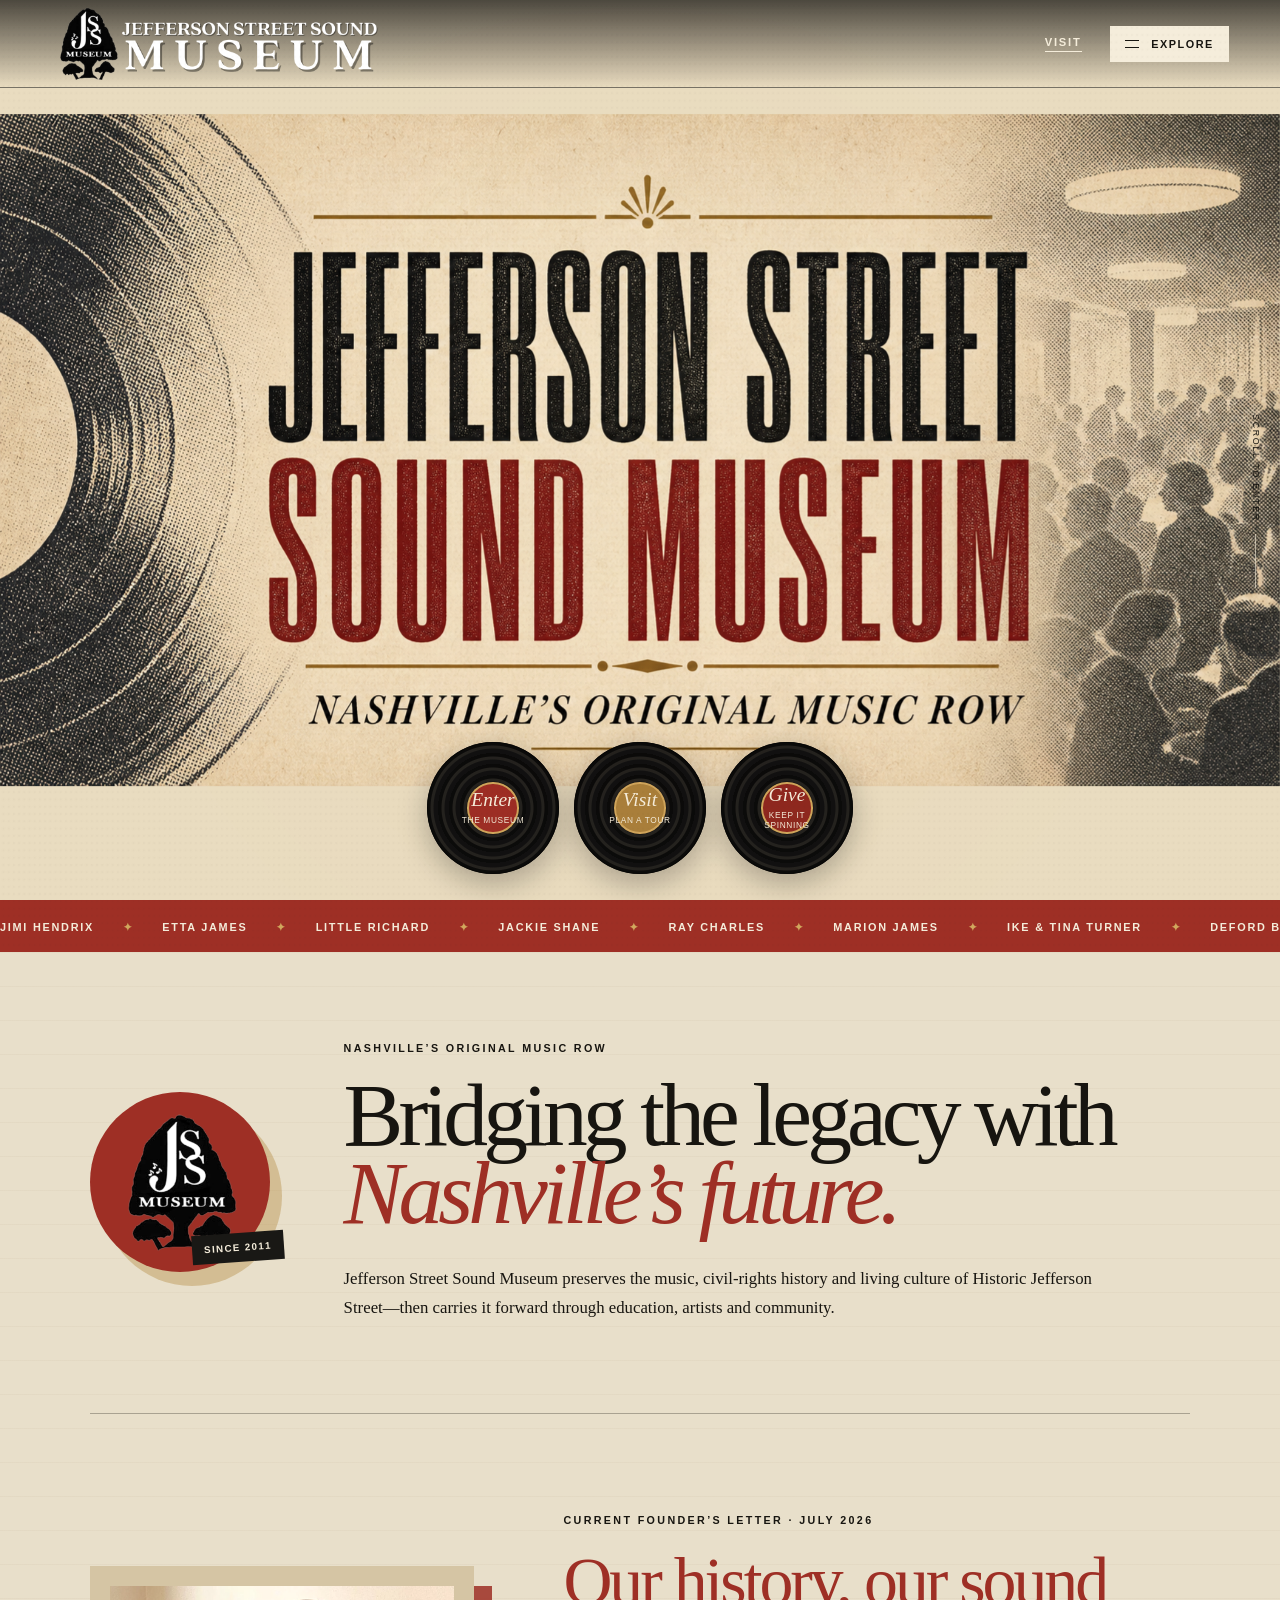
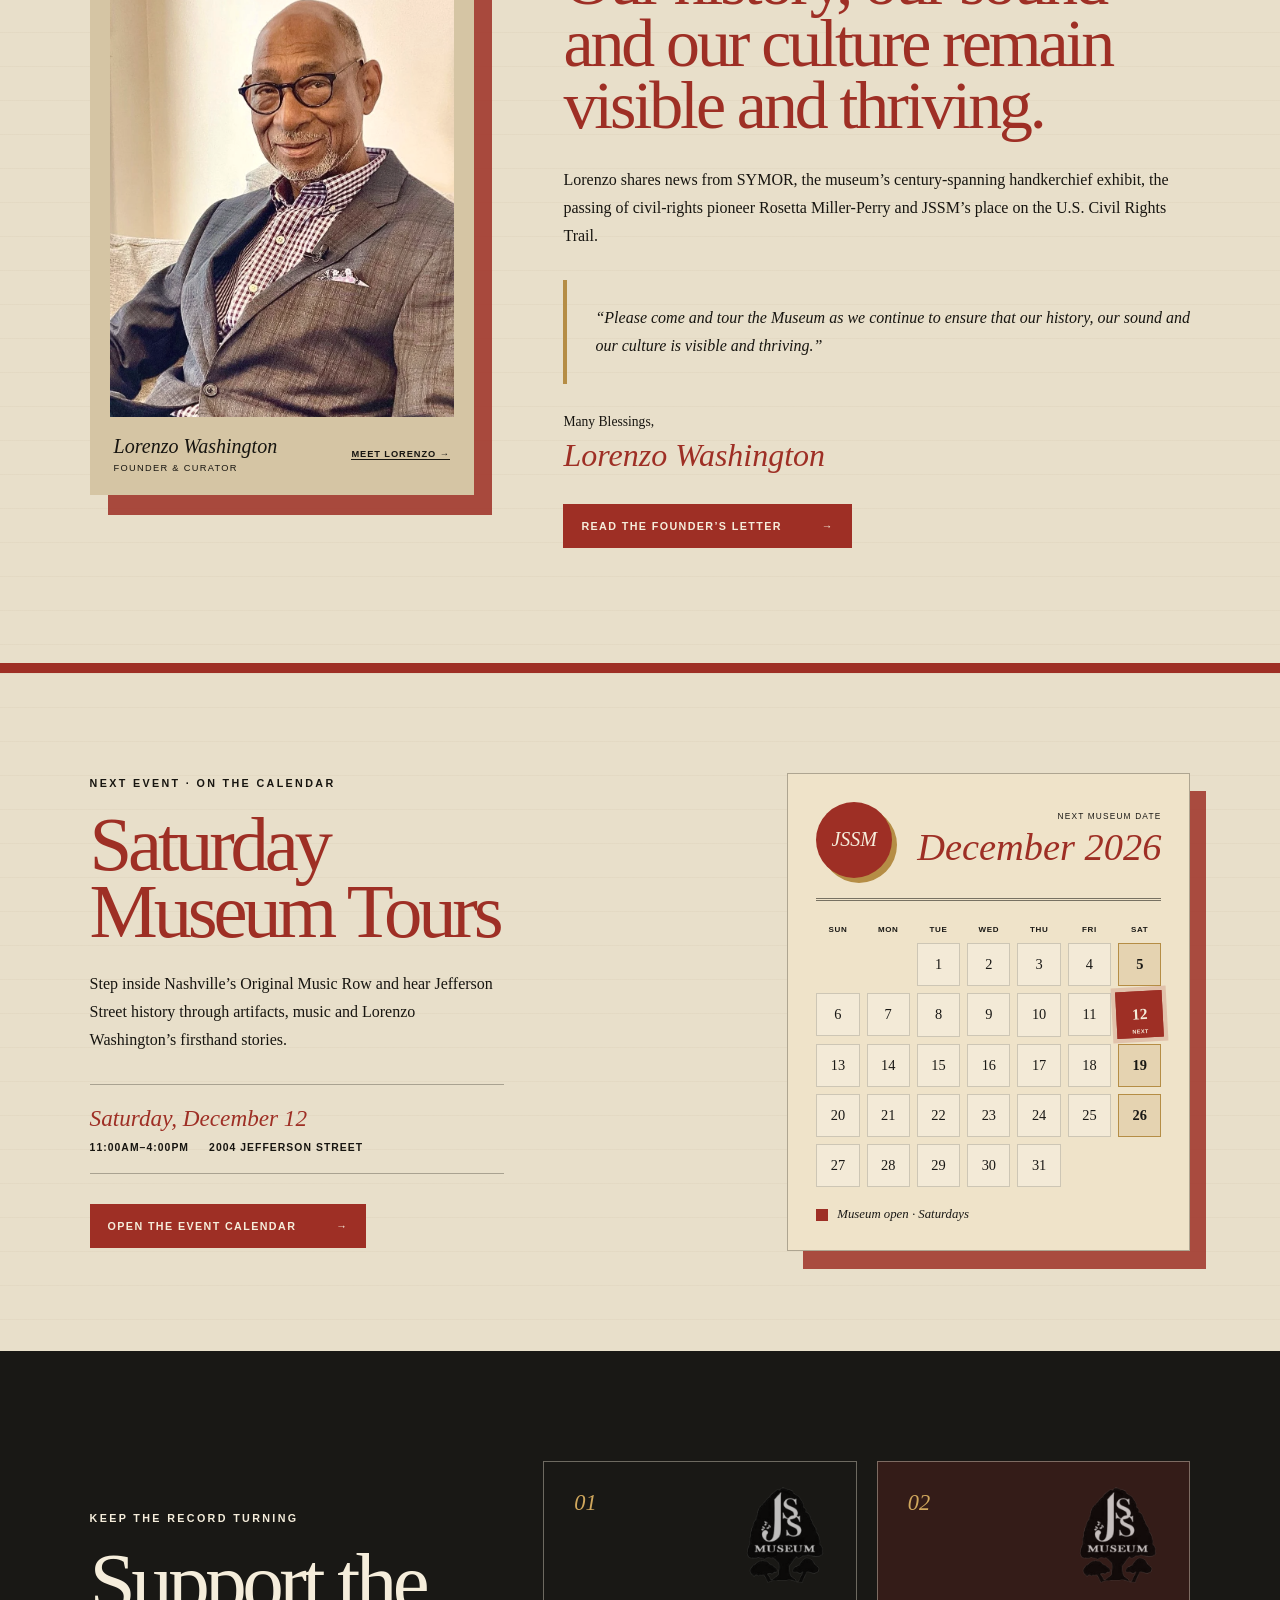
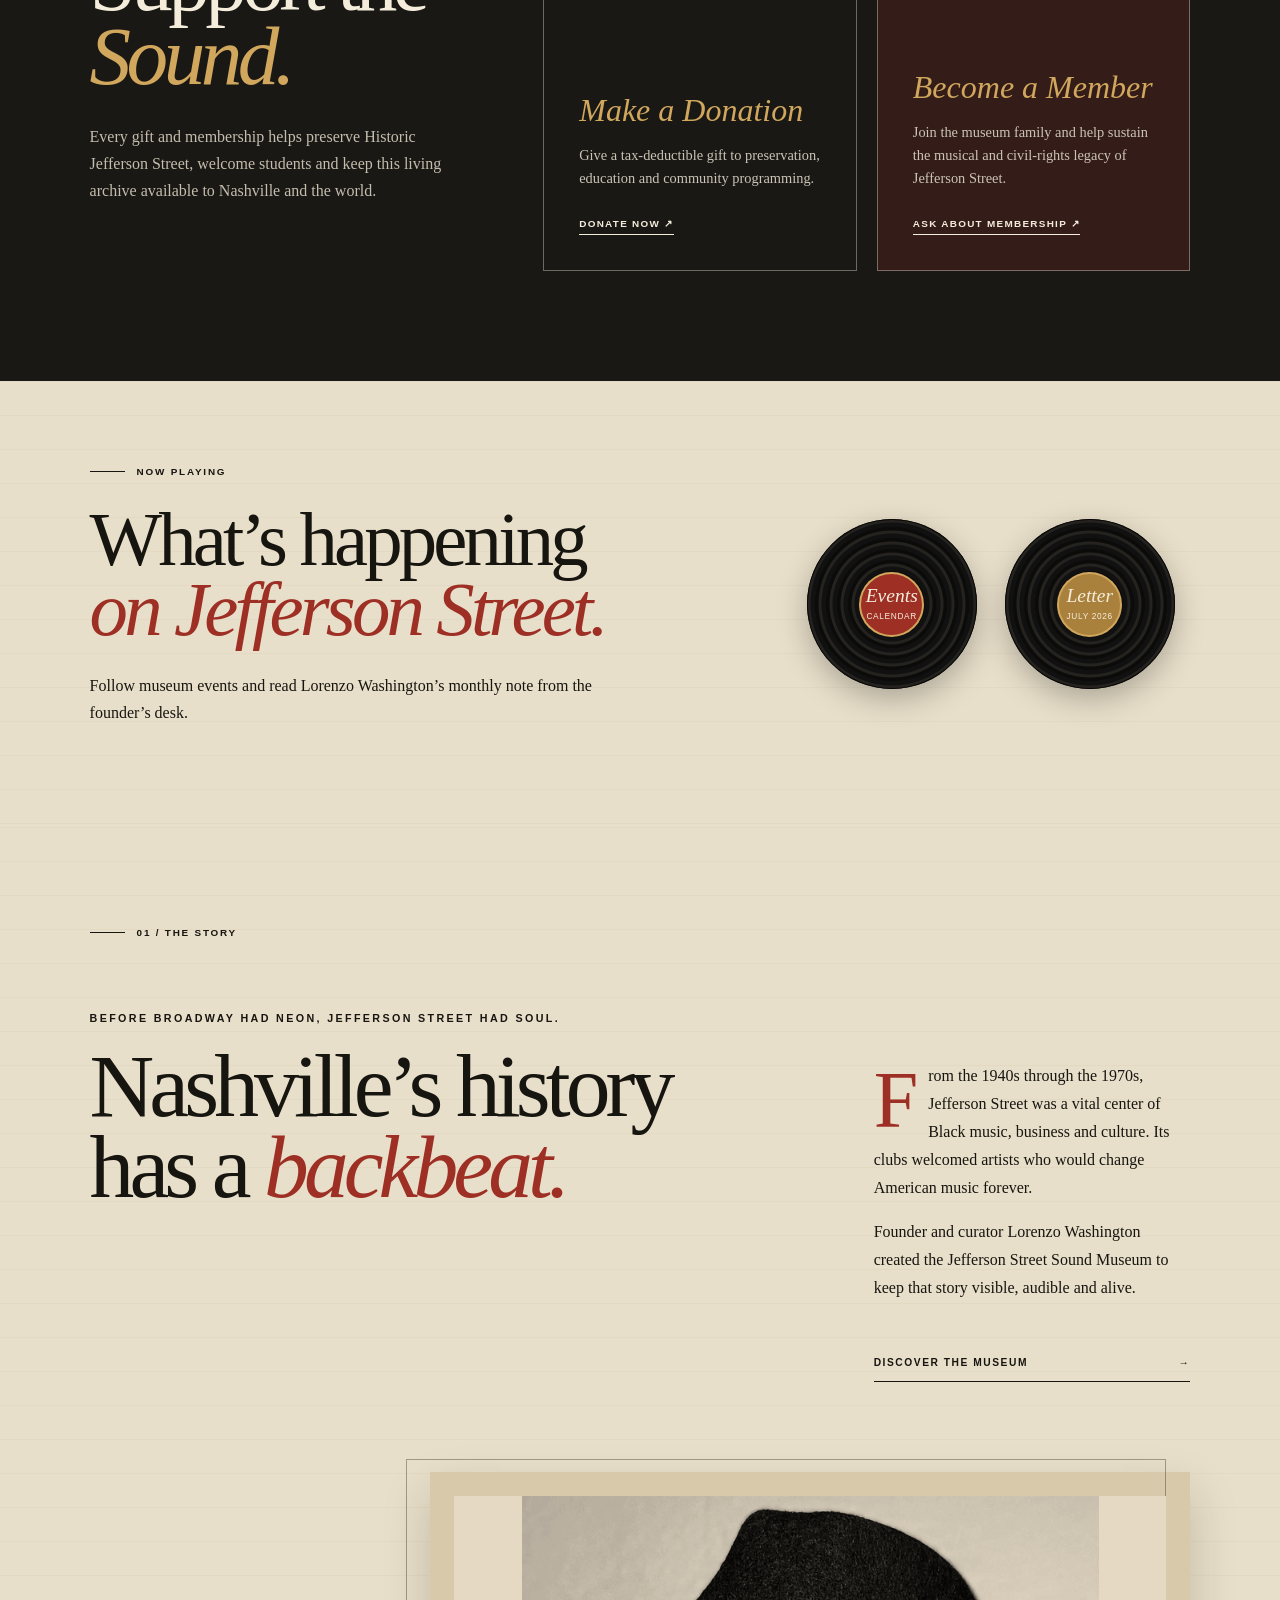
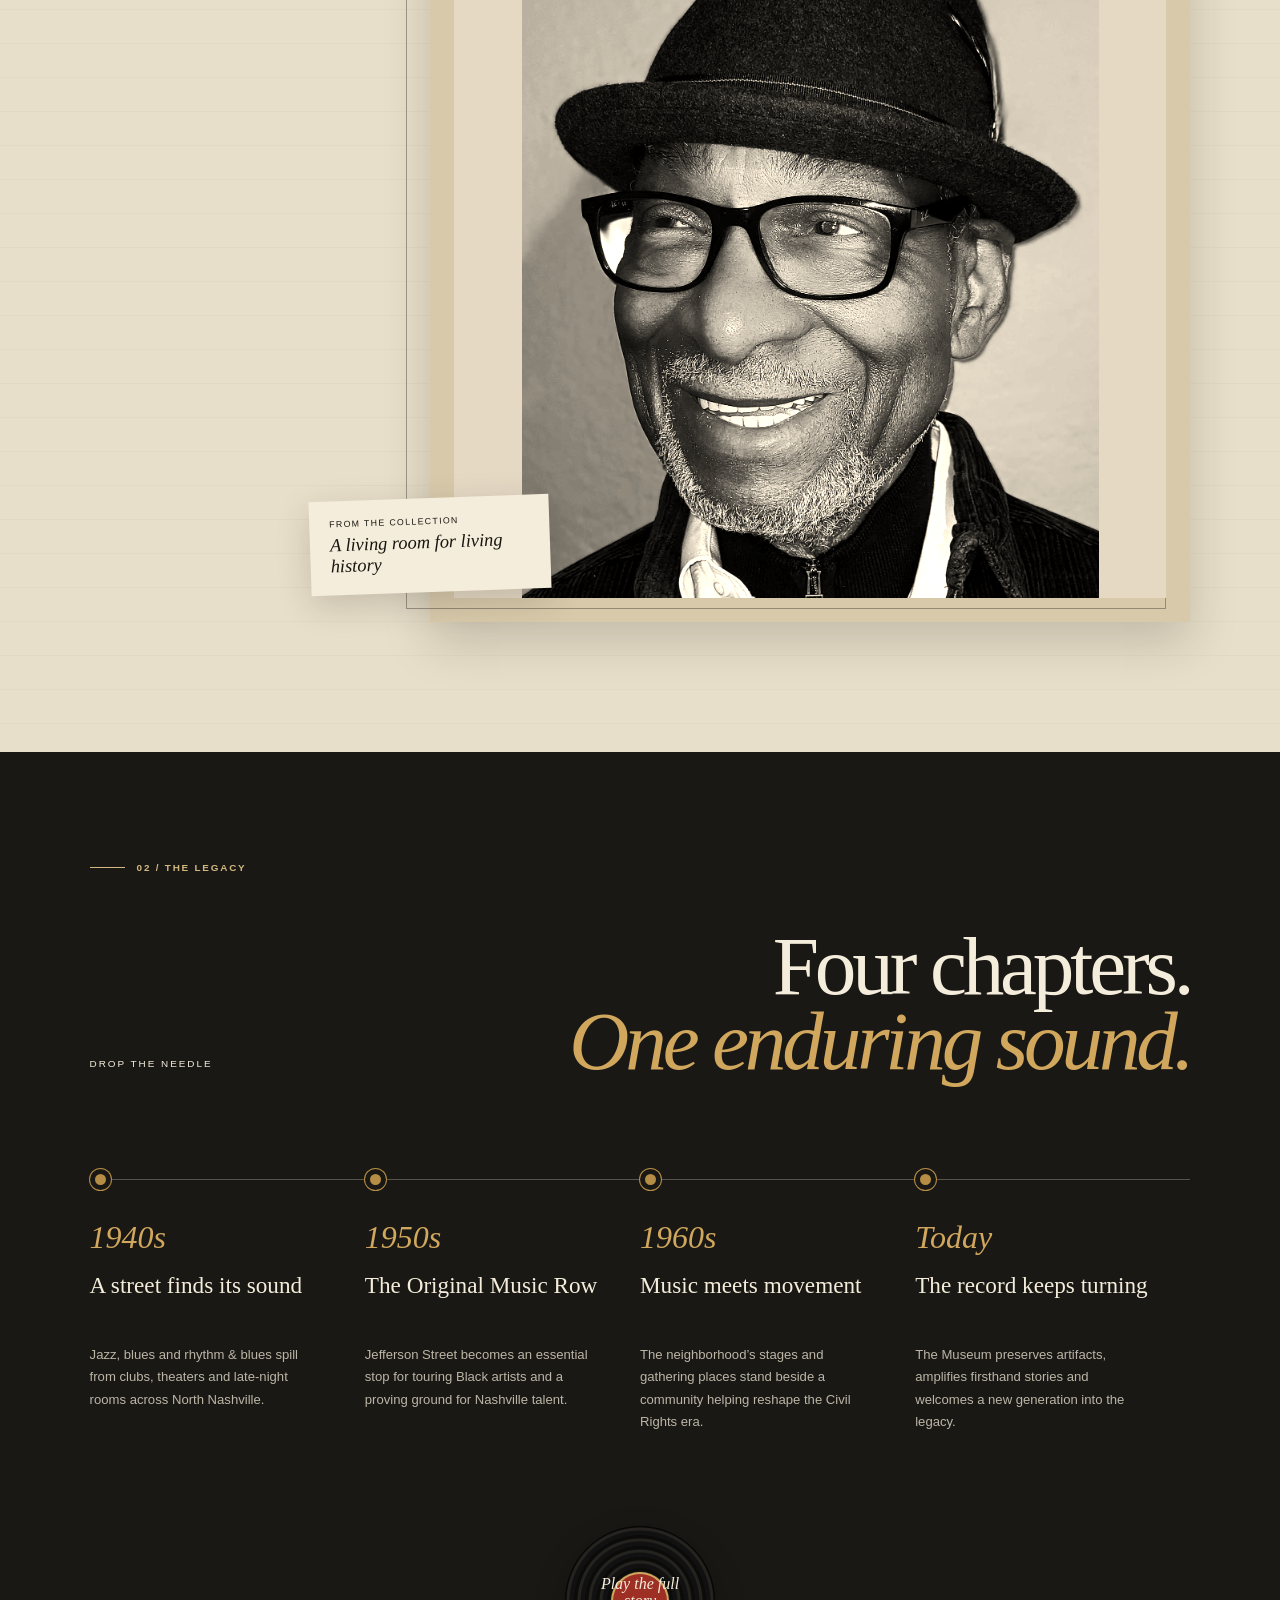
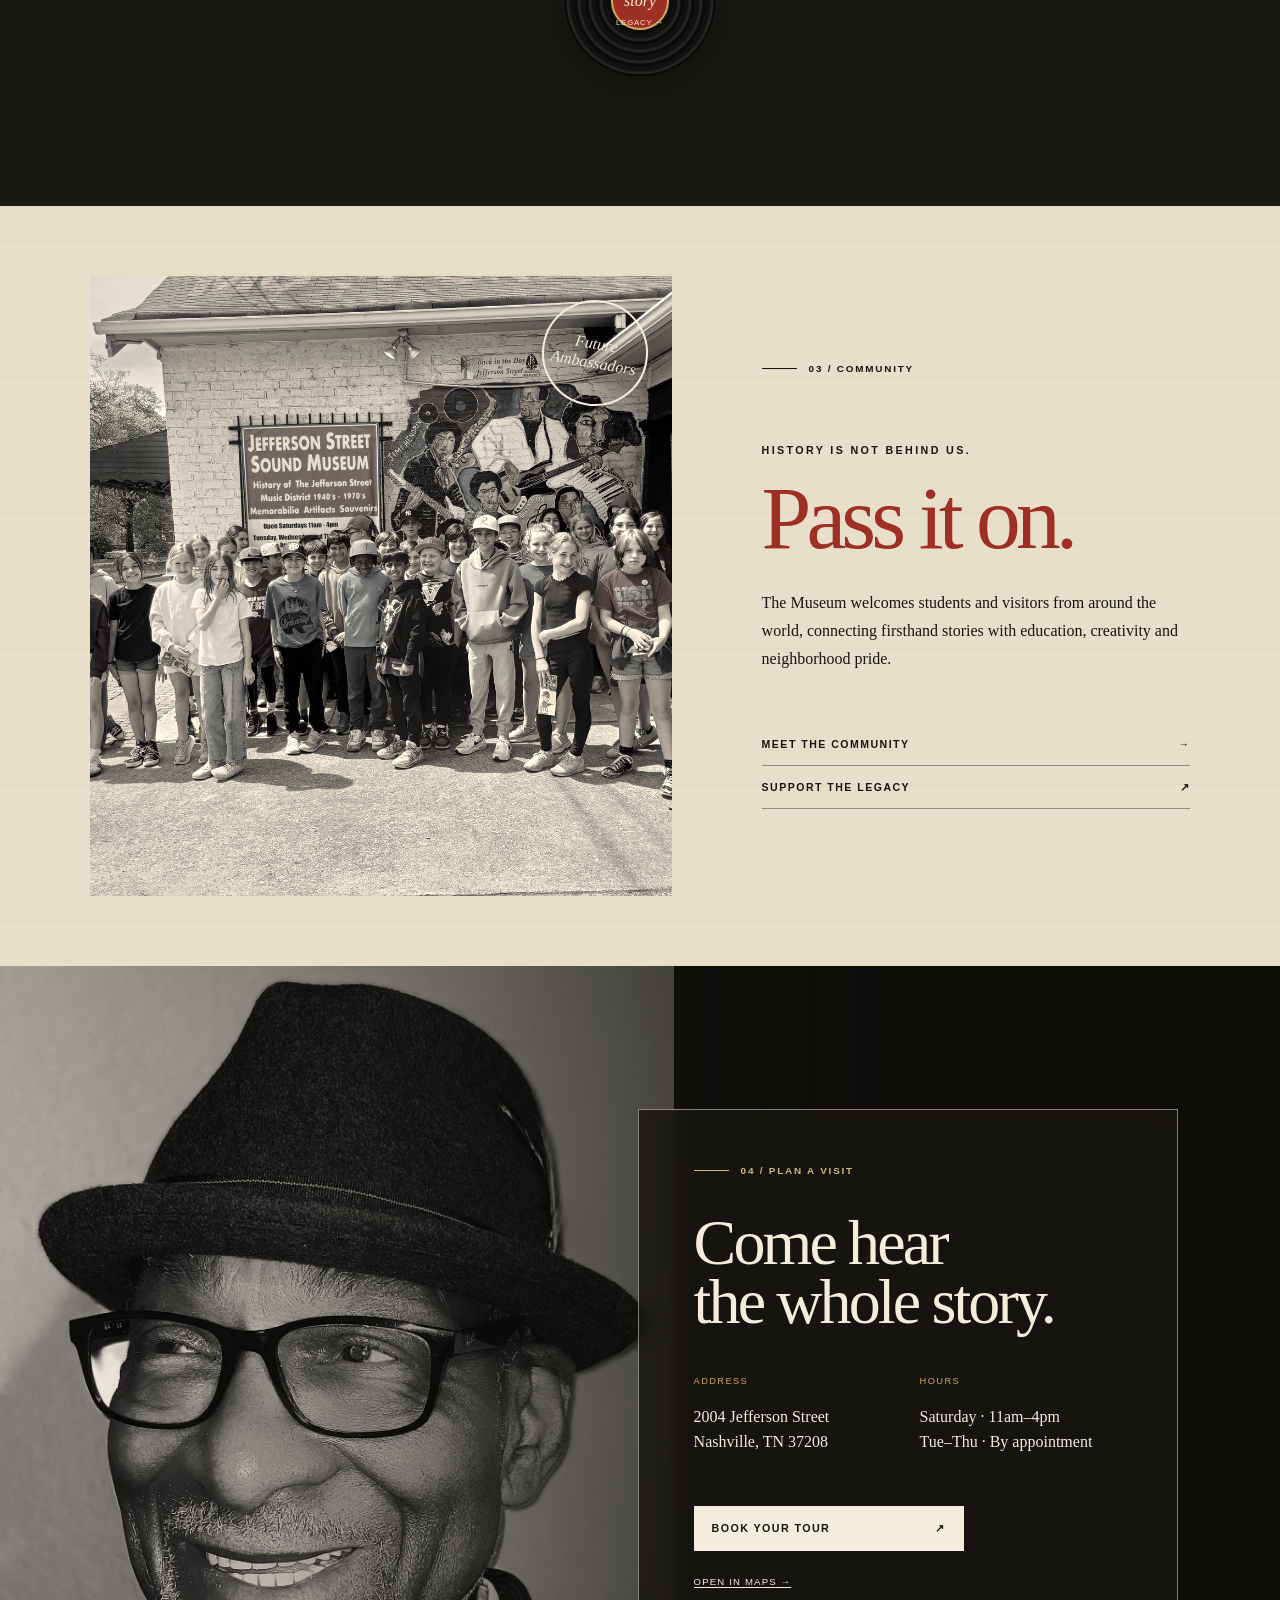
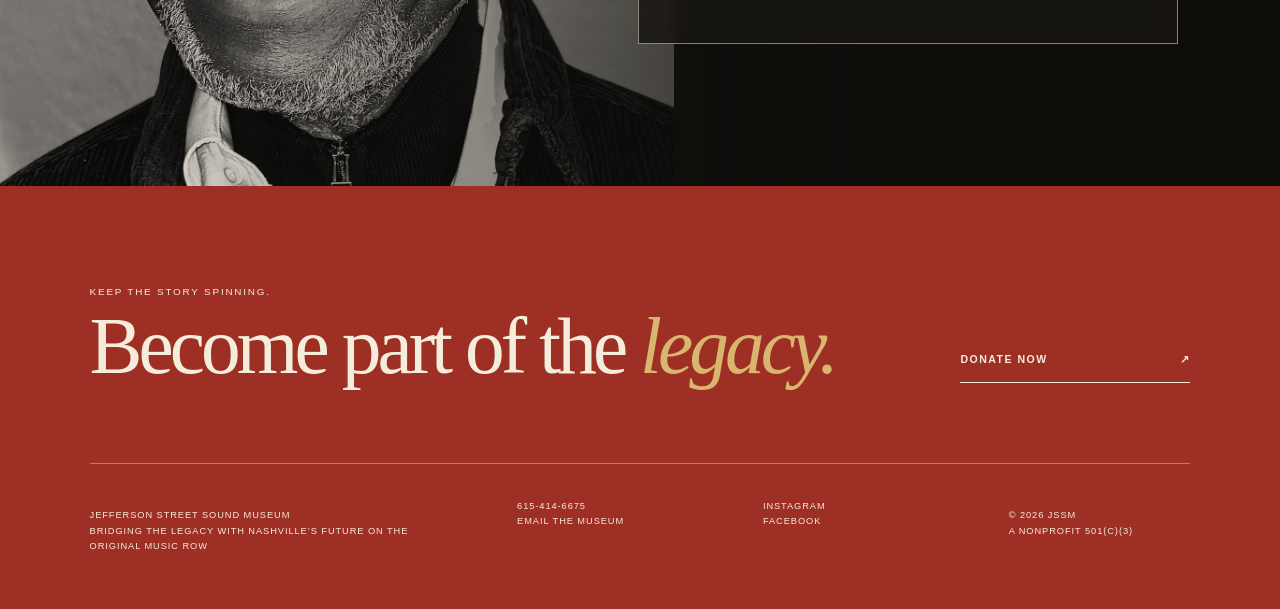
==== commit 8925a498: "Add next-event calendar and page panels" ====
--- a/index.html
+++ b/index.html
@@ -13,8 +13,8 @@
   <meta name="twitter:image" content="https://jeffersonstreetsoundmuseum.com/images/social-preview.png">
   <title>Jefferson Street Sound Museum | Bridging Legacy and Nashville’s Future</title>
   <link rel="icon" href="images/jssm-logo.webp">
-  <link rel="stylesheet" href="styles.css?v=4">
-  <script src="script.js?v=4" defer></script>
+  <link rel="stylesheet" href="styles.css?v=5">
+  <script src="script.js?v=5" defer></script>
 </head>
 <body>
   <a class="skip-link" href="#story">Skip to the story</a>
@@ -61,6 +61,22 @@
       </div>
     </section>
 
+    <section class="next-event-spotlight paper" aria-labelledby="next-event-title">
+      <div class="next-event-copy" data-reveal>
+        <p class="eyebrow">Next event · On the calendar</p>
+        <h2 id="next-event-title">Saturday Museum Tours</h2>
+        <p>Step inside Nashville’s Original Music Row and hear Jefferson Street history through artifacts, music and Lorenzo Washington’s firsthand stories.</p>
+        <div class="next-event-meta"><strong data-next-event-long>Next Saturday</strong><span>11:00am–4:00pm</span><span>2004 Jefferson Street</span></div>
+        <a class="ticket-button" href="events.html">Open the event calendar <span>→</span></a>
+      </div>
+      <div class="calendar-board calendar-board-featured" data-mini-calendar data-reveal aria-label="Museum event calendar">
+        <div class="calendar-board-head"><span>JSSM</span><div><small>Next museum date</small><strong data-calendar-month>Calendar</strong></div></div>
+        <div class="calendar-weekdays" aria-hidden="true"><span>Sun</span><span>Mon</span><span>Tue</span><span>Wed</span><span>Thu</span><span>Fri</span><span>Sat</span></div>
+        <div class="calendar-days" data-calendar-days></div>
+        <p><i aria-hidden="true"></i> Museum open · Saturdays</p>
+      </div>
+    </section>
+
     <section class="support-sound" aria-labelledby="support-title">
       <div data-reveal><p class="eyebrow">Keep the record turning</p><h2 id="support-title">Support the <em>Sound.</em></h2><p>Every gift and membership helps preserve Historic Jefferson Street, welcome students and keep this living archive available to Nashville and the world.</p></div>
       <div class="support-options" data-reveal>
--- a/styles.css
+++ b/styles.css
@@ -202,6 +202,50 @@
 .news-grooves p { max-width:560px; font:1rem/1.7 Georgia,serif; }
 .news-records { display:flex; gap:28px; justify-content:center; }
 .news-records .mini-record { width:170px; }
+
+/* Version 5: homepage-backed page panels and prominent event calendar */
+.next-event-spotlight { display:grid; grid-template-columns:.82fr 1.18fr; gap:7vw; align-items:center; padding:100px 7vw; border-top:10px solid var(--red); }
+.next-event-copy h2 { max-width:650px; margin:22px 0 24px; color:var(--red); font:400 clamp(3.3rem,6vw,6.3rem)/.88 Georgia,serif; letter-spacing:-.055em; }
+.next-event-copy>p:not(.eyebrow) { max-width:590px; font:1rem/1.75 Georgia,serif; }
+.next-event-meta { display:flex; flex-wrap:wrap; gap:10px 20px; margin:30px 0; padding:20px 0; border-block:1px solid rgba(23,21,16,.3); }
+.next-event-meta strong { flex-basis:100%; color:var(--red); font:italic 1.45rem Georgia,serif; }
+.next-event-meta span { font-size:.65rem; font-weight:700; letter-spacing:.1em; text-transform:uppercase; }
+.calendar-stack { display:grid; gap:32px; }
+.calendar-board { padding:28px; color:var(--night); border:1px solid rgba(23,21,16,.3); background:#efe3c9; box-shadow:16px 18px 0 rgba(158,47,37,.84); transform:rotate(.45deg); }
+.calendar-board-featured { max-width:720px; justify-self:end; }
+.calendar-board-head { display:flex; align-items:center; justify-content:space-between; gap:25px; padding-bottom:20px; border-bottom:3px double rgba(23,21,16,.55); }
+.calendar-board-head>span { display:grid; place-items:center; width:76px; aspect-ratio:1; border-radius:50%; color:var(--cream); background:var(--red); font:italic 1.25rem Georgia,serif; box-shadow:5px 5px 0 var(--gold); }
+.calendar-board-head div { display:flex; flex-direction:column; align-items:flex-end; }
+.calendar-board-head small { letter-spacing:.14em; text-transform:uppercase; font-size:.52rem; }
+.calendar-board-head strong { margin-top:4px; color:var(--red); font:italic clamp(1.6rem,3vw,2.5rem) Georgia,serif; }
+.calendar-weekdays,.calendar-days { display:grid; grid-template-columns:repeat(7,1fr); gap:7px; }
+.calendar-weekdays { margin:24px 0 9px; }
+.calendar-weekdays span { text-align:center; font-size:.5rem; font-weight:700; letter-spacing:.08em; text-transform:uppercase; }
+.calendar-days span { min-width:0; aspect-ratio:1; display:grid; place-items:center; border:1px solid rgba(23,21,16,.17); background:rgba(255,255,255,.26); font:.9rem Georgia,serif; }
+.calendar-days .is-empty { border-color:transparent; background:transparent; }
+.calendar-days .is-event-day { border-color:var(--gold); background:rgba(181,141,69,.18); font-weight:700; }
+.calendar-days .is-next-event { position:relative; color:var(--cream); border-color:var(--red); background:var(--red); box-shadow:0 0 0 4px rgba(158,47,37,.18); transform:scale(1.08) rotate(-3deg); }
+.calendar-days .is-next-event::after { content:"NEXT"; position:absolute; bottom:2px; font:700 .32rem Arial,sans-serif; letter-spacing:.08em; }
+.calendar-board>p { display:flex; align-items:center; gap:9px; margin:20px 0 0; font:italic .8rem Georgia,serif; }
+.calendar-board>p i { width:12px; aspect-ratio:1; background:var(--red); }
+.next-event-card { border-width:2px; box-shadow:14px 16px 0 rgba(158,47,37,.8); }
+.next-event-card time { background:var(--red); }
+.next-event-card h3 { color:var(--red); font-size:2rem; }
+
+.page-panel { position:fixed; z-index:40; inset:0; display:grid; place-items:center; padding:clamp(12px,3vw,38px); opacity:0; visibility:hidden; transition:opacity .3s ease,visibility 0s linear .3s; }
+.page-panel.is-open { opacity:1; visibility:visible; transition-delay:0s; }
+.page-panel-backdrop { position:absolute; inset:0; background:rgba(12,11,8,.7); backdrop-filter:blur(7px) sepia(.18); }
+.page-panel-window { position:relative; width:min(1280px,96vw); height:min(900px,92vh); overflow:hidden; border:1px solid rgba(245,237,219,.6); border-radius:3px; background:var(--paper); box-shadow:0 34px 90px rgba(0,0,0,.62),14px 14px 0 rgba(181,141,69,.5); transform:translateY(24px) scale(.97); transition:transform .38s cubic-bezier(.2,.8,.2,1); }
+.page-panel.is-open .page-panel-window { transform:none; }
+.page-panel-bar { height:58px; display:flex; align-items:center; justify-content:space-between; padding:0 18px 0 24px; color:var(--cream); background:var(--red); border-bottom:4px double var(--gold); }
+.page-panel-bar span { font:italic 1rem Georgia,serif; letter-spacing:.03em; }
+.page-panel-bar button { padding:9px 12px; border:1px solid rgba(245,237,219,.6); color:var(--cream); background:transparent; cursor:pointer; text-transform:uppercase; letter-spacing:.12em; font-size:.58rem; }
+.page-panel-frame { display:block; width:100%; height:calc(100% - 58px); border:0; background:var(--paper); }
+.panel-open { overflow:hidden; }
+.panel-open>.floating-record-nav { opacity:0; pointer-events:none; }
+.is-embedded-panel .site-header,.is-embedded-panel>.menu-drawer,.is-embedded-panel>.floating-record-nav { display:none!important; }
+.is-embedded-panel .page-hero { min-height:46vh; padding-top:65px; }
+.is-embedded-panel footer { padding-bottom:25px; }
 
 /* Version 3: founder welcome, museum support and official identity */
 .home-welcome { padding:90px 7vw 115px; }
@@ -377,11 +421,21 @@
   .page-record-nav { grid-template-columns:repeat(3,1fr); gap:8px; padding:55px 12px; }
   .page-record-nav .mini-record { width:100%; }
   .hours-panel { padding:34px 28px; box-shadow:10px 10px 0 var(--gold); }
-  .news-grooves,.calendar-layout,.dashboard-note { grid-template-columns:1fr; }
+  .news-grooves,.calendar-layout,.dashboard-note,.next-event-spotlight { grid-template-columns:1fr; }
   .news-grooves { padding:65px 24px; }
   .news-records .mini-record { width:140px; }
   .achievement-grid { grid-template-columns:1fr; }
   .calendar-layout { gap:60px; }
+  .next-event-spotlight { gap:50px; padding:75px 24px; }
+  .calendar-board-featured { width:100%; justify-self:stretch; }
+  .calendar-board { padding:20px 14px; transform:none; box-shadow:9px 10px 0 rgba(158,47,37,.84); }
+  .calendar-board-head>span { width:58px; }
+  .calendar-weekdays,.calendar-days { gap:4px; }
+  .calendar-days span { font-size:.76rem; }
+  .page-panel { padding:8px; }
+  .page-panel-window { width:100%; height:calc(100dvh - 16px); box-shadow:5px 6px 0 rgba(181,141,69,.55); }
+  .page-panel-bar { height:54px; padding-left:15px; }
+  .page-panel-frame { height:calc(100% - 54px); }
   .event-card { grid-template-columns:80px 1fr; }
   .event-card>div { padding:24px 20px; }
   .dashboard-note { padding:75px 24px; }
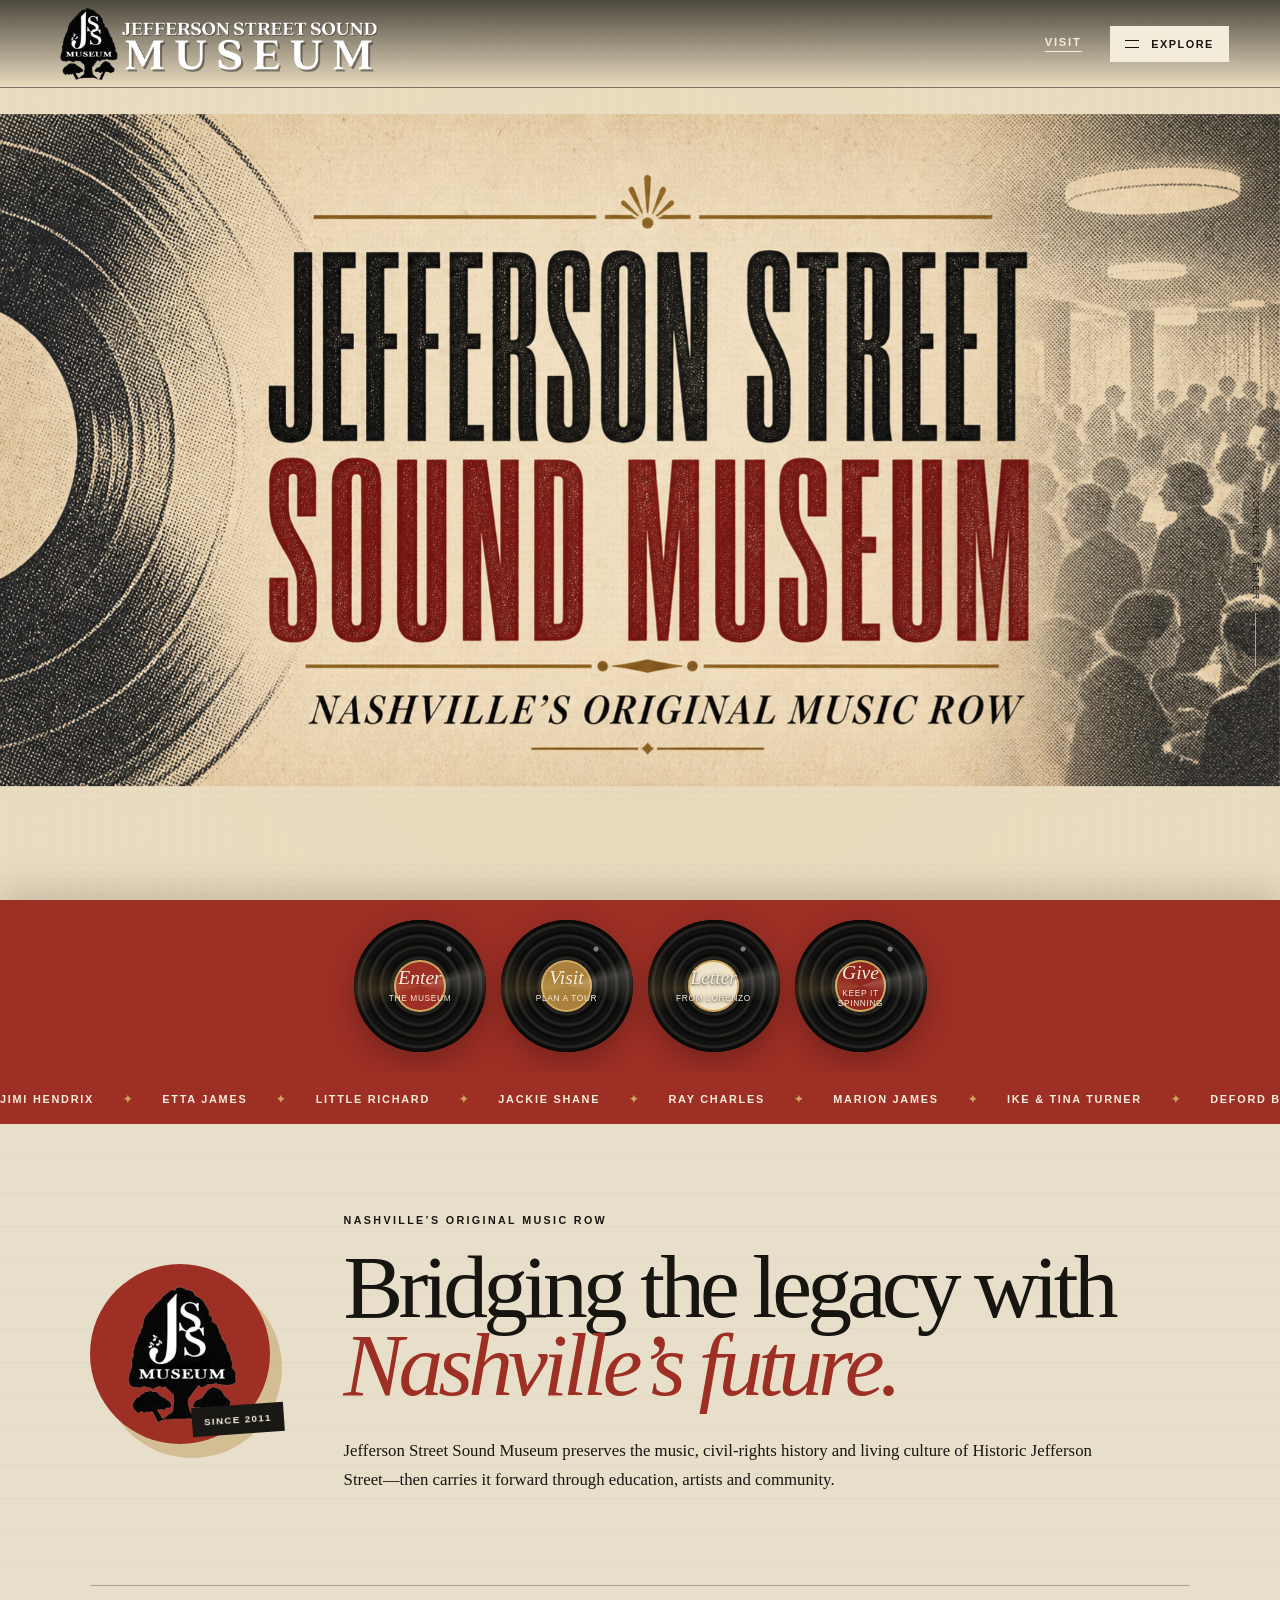
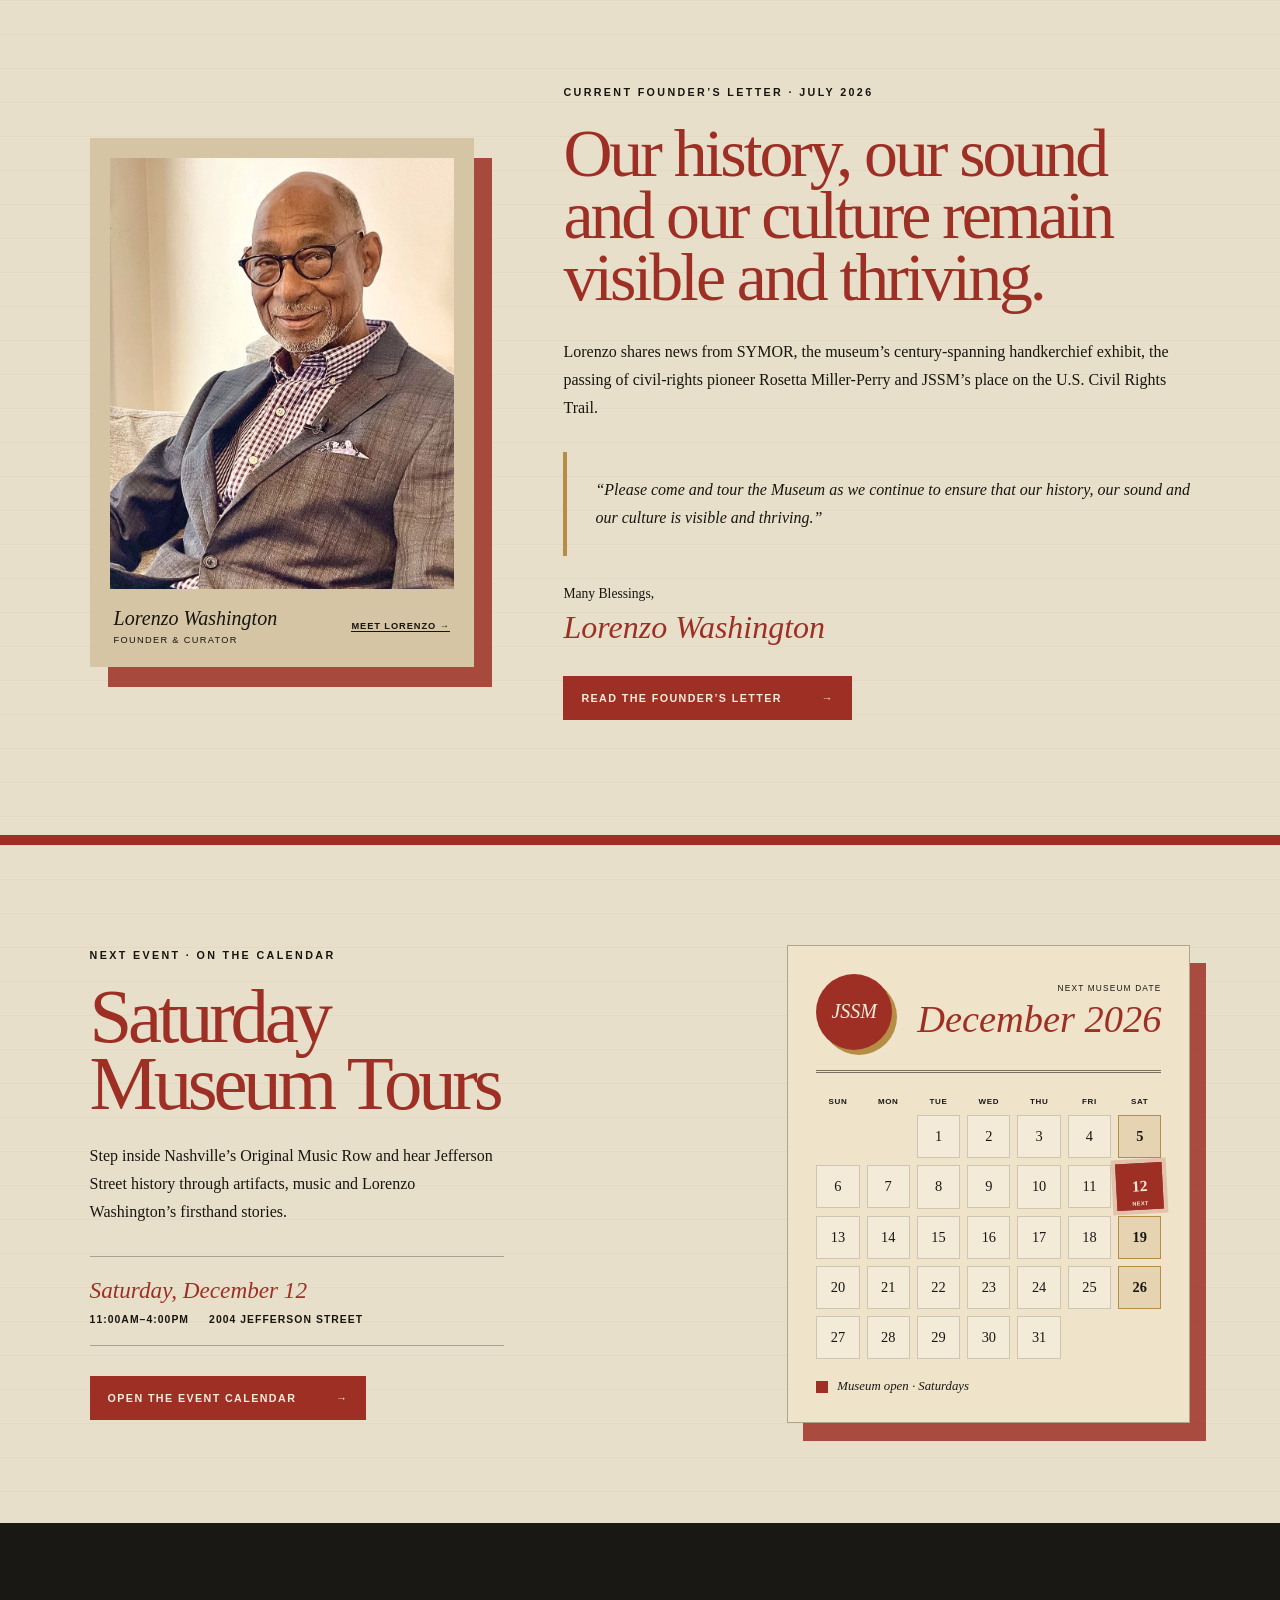
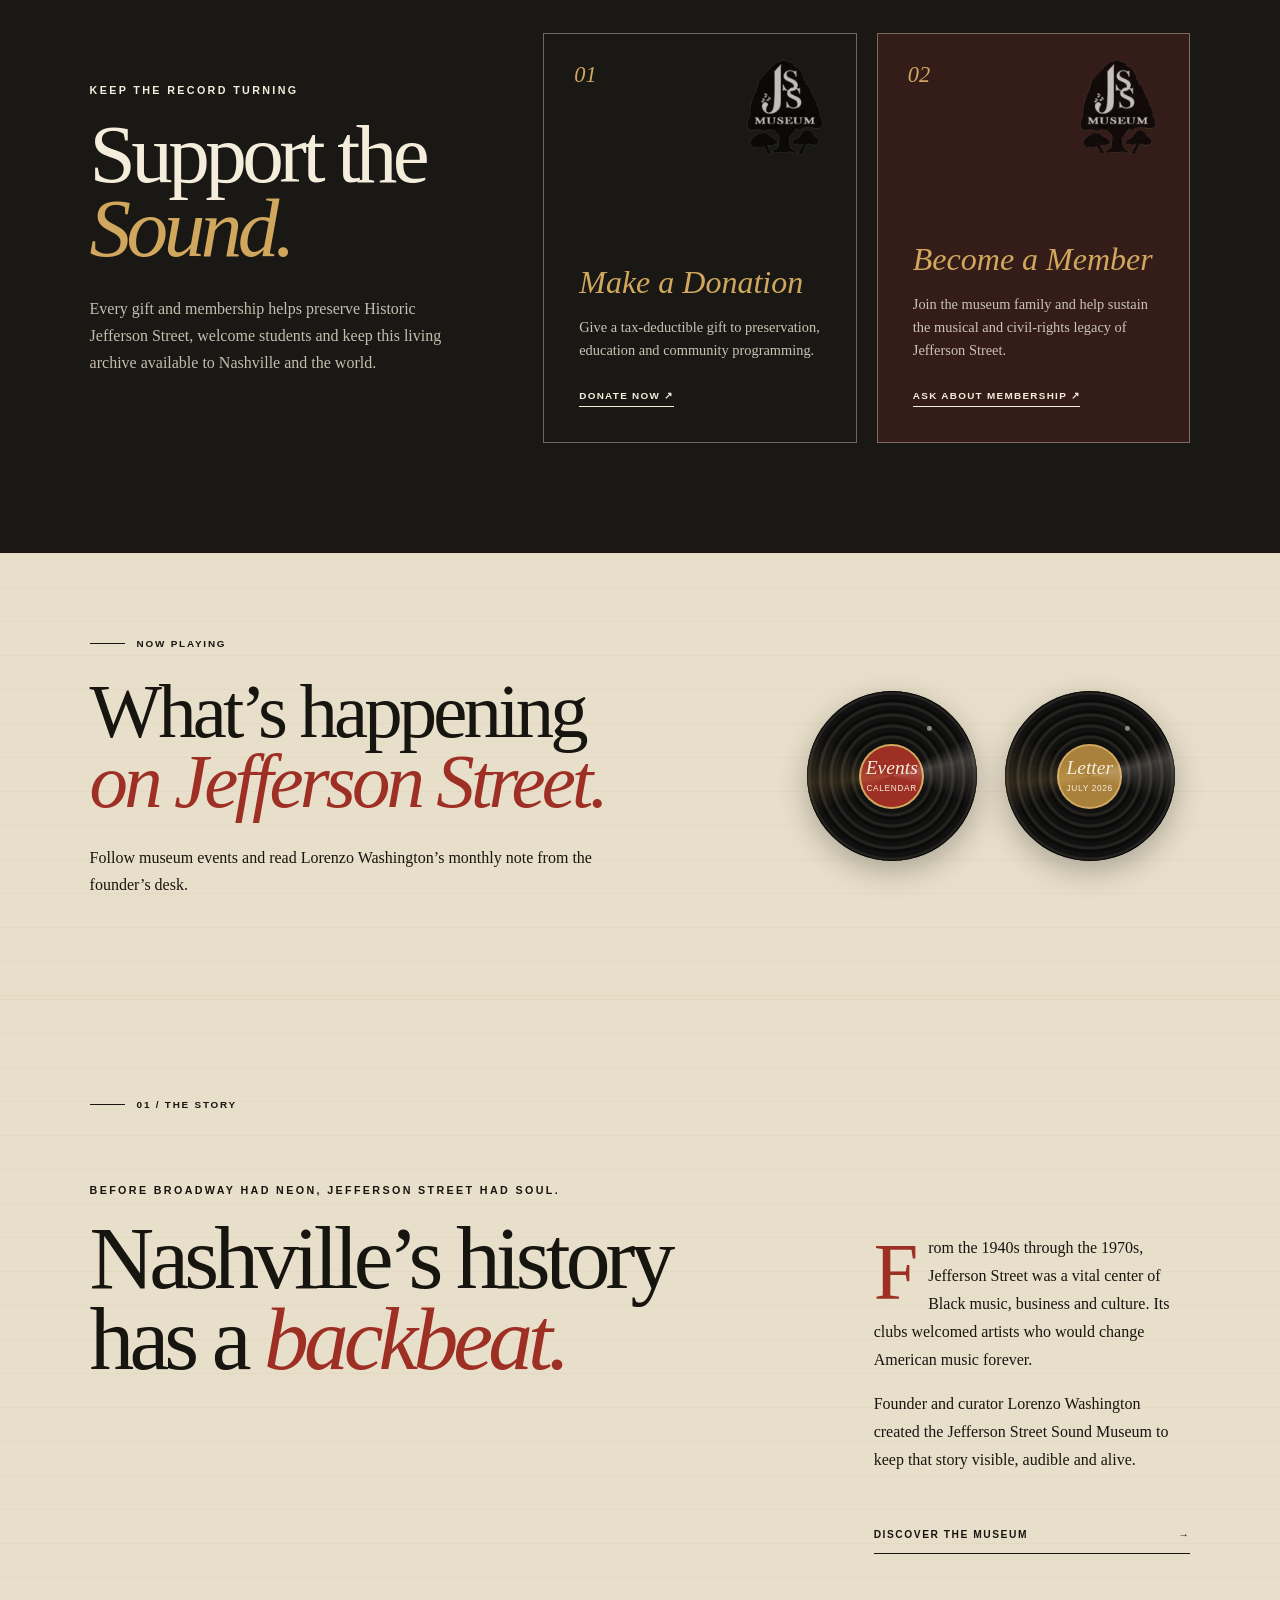
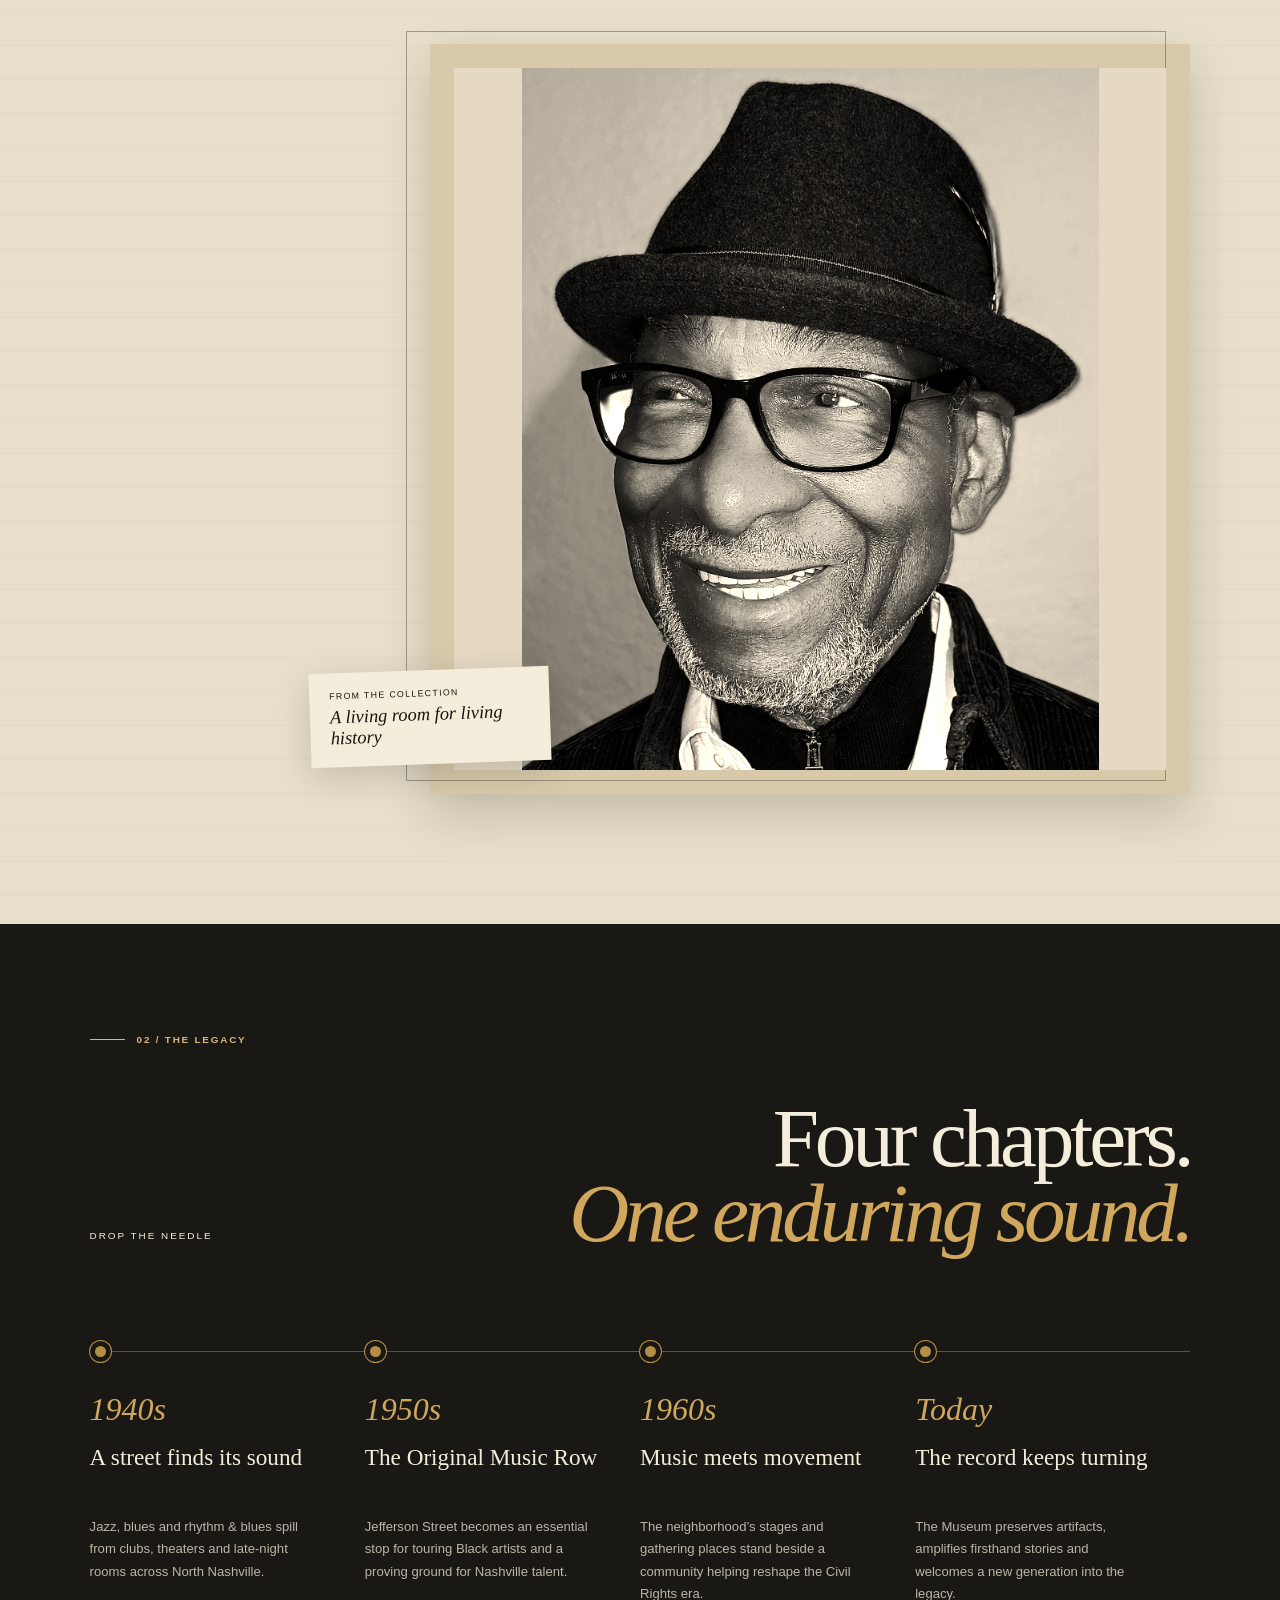
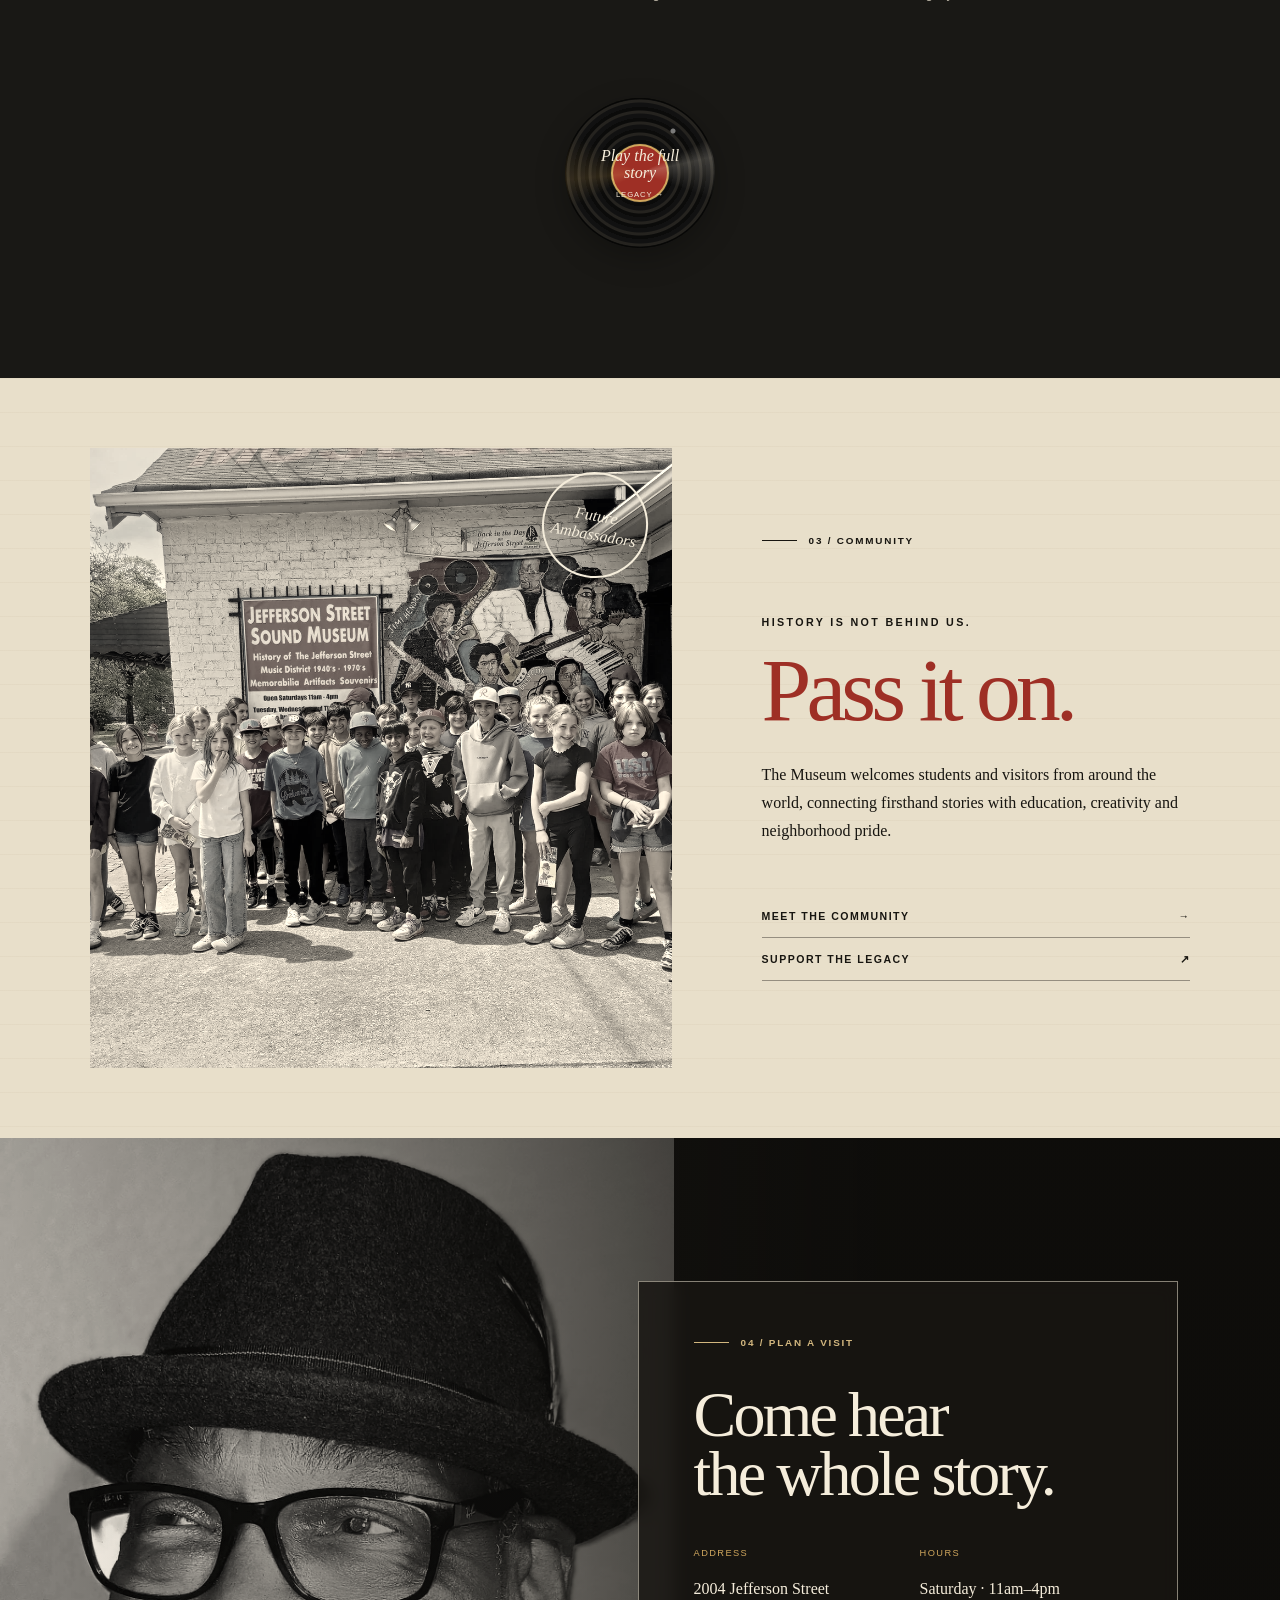
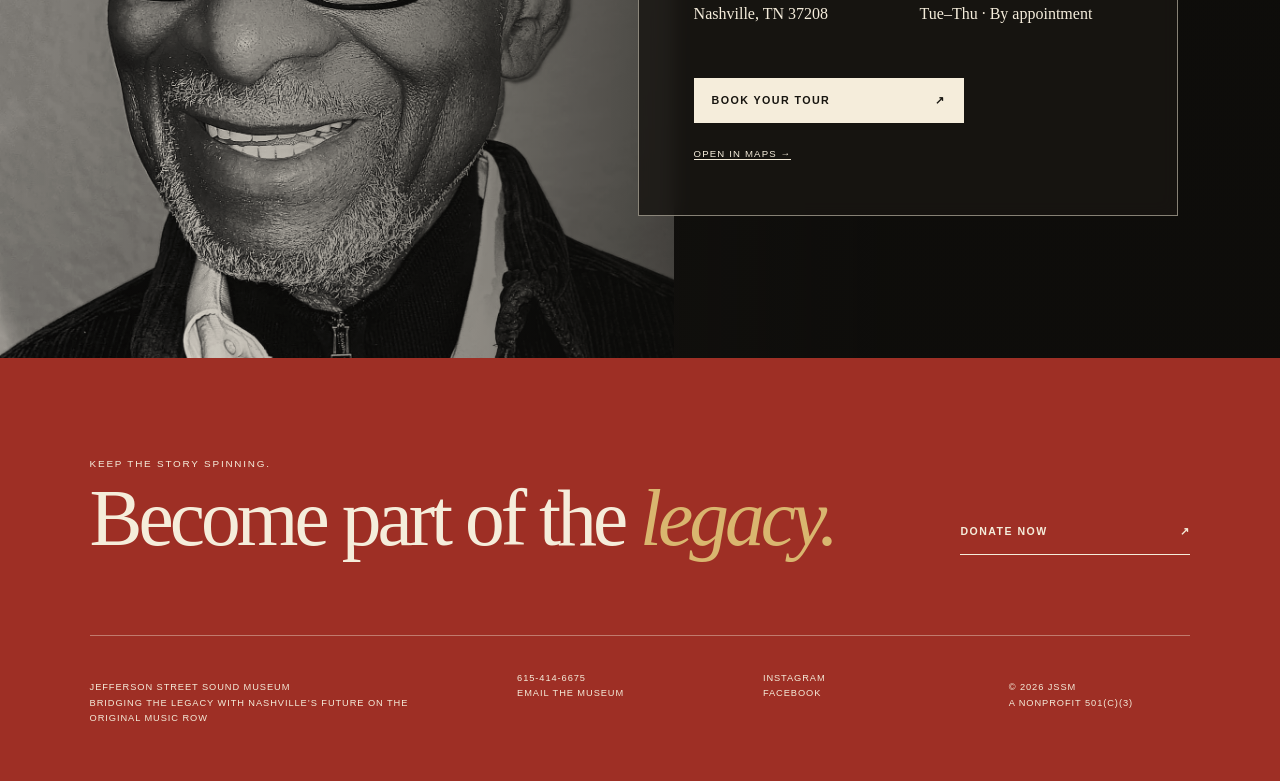
==== commit 134418d6: "Add Founder Letter record and spin all vinyl" ====
--- a/index.html
+++ b/index.html
@@ -13,8 +13,8 @@
   <meta name="twitter:image" content="https://jeffersonstreetsoundmuseum.com/images/social-preview.png">
   <title>Jefferson Street Sound Museum | Bridging Legacy and Nashville’s Future</title>
   <link rel="icon" href="images/jssm-logo.webp">
-  <link rel="stylesheet" href="styles.css?v=5">
-  <script src="script.js?v=5" defer></script>
+  <link rel="stylesheet" href="styles.css?v=6">
+  <script src="script.js?v=6" defer></script>
 </head>
 <body>
   <a class="skip-link" href="#story">Skip to the story</a>
@@ -43,6 +43,7 @@
       <div class="front-actions" aria-label="Quick links">
         <a class="mini-record" href="#story"><span>Enter</span><small>The Museum</small></a>
         <a class="mini-record brass" href="visit.html"><span>Visit</span><small>Plan a Tour</small></a>
+        <a class="mini-record letter-record" href="founders-letter.html"><span>Letter</span><small>From Lorenzo</small></a>
         <a class="mini-record red" href="https://www.jeffersonstreetsound.com/donate"><span>Give</span><small>Keep It Spinning</small></a>
       </div>
       <div class="scroll-cue poster-cue">Scroll to enter <span></span></div>
--- a/styles.css
+++ b/styles.css
@@ -127,11 +127,15 @@
 .footer-bottom div { display:flex; flex-direction:column; }
 
 /* Version 2: poster-first entrance and record navigation */
-.poster-hero { min-height:100svh; display:grid; place-items:center; background:#e9dcc0; }
-.front-poster { --poster-shift:0px; --poster-scale:1; position:absolute; inset:0; width:100%; height:100%; object-fit:contain; object-position:center; transform:translate3d(0,var(--poster-shift),0) scale(var(--poster-scale)); transform-origin:center top; will-change:transform; }
-.front-actions { position:absolute; z-index:4; left:50%; bottom:26px; display:flex; gap:15px; transform:translateX(-50%); }
+.poster-hero { min-height:calc(100svh + 172px); display:grid; place-items:center; background:#e9dcc0; }
+.front-poster { --poster-shift:0px; --poster-scale:1; position:absolute; inset:0 0 auto; width:100%; height:100svh; object-fit:contain; object-position:center; transform:translate3d(0,var(--poster-shift),0) scale(var(--poster-scale)); transform-origin:center top; will-change:transform; }
+.front-actions { position:absolute; z-index:4; left:0; right:0; bottom:0; display:flex; justify-content:center; gap:15px; padding:20px 18px; transform:none; background:var(--red); box-shadow:0 -10px 30px rgba(23,21,16,.16); }
 .mini-record,.record-link,.section-record-link { position:relative; isolation:isolate; border-radius:50%; color:var(--cream); background:repeating-radial-gradient(circle at center,#111 0 4px,#25231f 5px 7px,#0b0b0a 8px 11px); box-shadow:0 10px 30px rgba(0,0,0,.26),inset 0 0 0 1px #070706; }
 .mini-record::before,.record-link::before,.section-record-link::before { content:""; position:absolute; z-index:-1; inset:32%; border-radius:50%; background:var(--red); box-shadow:0 0 0 2px #d0a75d; }
+.mini-record::after,.record-link::after,.section-record-link::after,.record-cta::after,.record-dot::after,.floating-record-button::after { content:""; position:absolute; z-index:-1; inset:0; border-radius:50%; pointer-events:none; background:radial-gradient(circle at 72% 22%,rgba(255,255,255,.46) 0 2px,transparent 3px),conic-gradient(from 20deg,transparent 0 12%,rgba(245,237,219,.2) 16%,transparent 25% 62%,rgba(181,141,69,.2) 68%,transparent 78%); mix-blend-mode:screen; animation:vinyl-spin var(--vinyl-speed,7s) linear infinite; }
+.mini-record:nth-child(even)::after,.record-link:nth-child(even)::after,.page-record-nav .mini-record:nth-child(even)::after { animation-direction:reverse; }
+.mini-record:hover::after,.mini-record:focus-visible::after,.record-link:hover::after,.record-link:focus-visible::after,.section-record-link:hover::after,.section-record-link:focus-visible::after,.record-cta:hover::after,.record-cta:focus-visible::after,.floating-record-button:hover::after,.floating-record-button:focus-visible::after { animation-duration:1.35s; }
+@keyframes vinyl-spin { to { transform:rotate(1turn); } }
 .mini-record { width:132px; aspect-ratio:1; display:flex; flex-direction:column; align-items:center; justify-content:center; text-align:center; transition:transform .35s ease,box-shadow .35s ease; }
 .mini-record:hover,.mini-record:focus-visible { transform:translateY(-8px) rotate(6deg); box-shadow:0 18px 38px rgba(0,0,0,.38); }
 .hero-scroll-record { --hero-record-spin:0deg; --hero-record-shift:0px; --hero-record-scale:1; --hero-record-opacity:1; opacity:var(--hero-record-opacity); transform:translate3d(0,var(--hero-record-shift),0) rotate(var(--hero-record-spin)) scale(var(--hero-record-scale)); will-change:transform,opacity; }
@@ -140,6 +144,8 @@
 .mini-record small { width:62%; margin-top:6px; font-size:.52rem; line-height:1.2; letter-spacing:.08em; text-transform:uppercase; }
 .mini-record.brass::before { background:#aa813c; }
 .mini-record.red::before { background:#8f291f; }
+.mini-record.letter-record::before { background:#efe3c9; box-shadow:0 0 0 2px #d0a75d; }
+.mini-record.letter-record span,.mini-record.letter-record small { color:var(--cream); text-shadow:0 1px 3px #111; }
 .poster-cue { color:var(--ink); right:1.5vw; }
 
 .menu-drawer { background:radial-gradient(circle at 15% 15%,#a83b2d,#7c201a 70%); }
@@ -194,7 +200,7 @@
 .hours-panel dl { margin:0; }
 .hours-panel dt { margin-top:24px; color:#d0a75d; text-transform:uppercase; letter-spacing:.16em; font-size:.58rem; }
 .hours-panel dd { margin:8px 0 0; font:1rem/1.6 Georgia,serif; }
-.record-cta { display:inline-flex; align-items:center; justify-content:center; width:170px; aspect-ratio:1; margin-top:35px; border-radius:50%; color:var(--cream); background:repeating-radial-gradient(circle,#111 0 4px,#24221f 5px 7px,#0b0b0a 8px 11px); text-align:center; font:italic 1.25rem Georgia,serif; }
+.record-cta { position:relative; isolation:isolate; display:inline-flex; align-items:center; justify-content:center; width:170px; aspect-ratio:1; margin-top:35px; border-radius:50%; color:var(--cream); background:repeating-radial-gradient(circle,#111 0 4px,#24221f 5px 7px,#0b0b0a 8px 11px); text-align:center; font:italic 1.25rem Georgia,serif; }
 
 .news-grooves { display:grid; grid-template-columns:1.2fr .8fr; gap:8vw; align-items:center; padding:85px 7vw; }
 .news-grooves h2 { margin:28px 0; font:400 clamp(3rem,6vw,6rem)/.9 Georgia,serif; letter-spacing:-.05em; }
@@ -376,10 +382,10 @@
   .visit-link { display:none; }
   .poster-hero { min-height:0; display:block; padding-top:72px; background:#e9dcc0; }
   .front-poster { position:relative; display:block; width:100%; height:auto; object-fit:contain; }
-  .front-actions { position:relative; left:auto; bottom:auto; align-self:end; display:grid; grid-template-columns:repeat(3,1fr); gap:7px; width:100%; padding:20px 12px 32px; transform:none; background:var(--red); }
+  .front-actions { position:relative; left:auto; bottom:auto; align-self:end; display:grid; grid-template-columns:repeat(4,1fr); gap:6px; width:100%; padding:20px 10px 32px; transform:none; background:var(--red); }
   .mini-record { width:100%; max-width:126px; margin:auto; }
-  .mini-record span { font-size:1.18rem; }
-  .mini-record small { font-size:.5rem; }
+  .front-actions .mini-record span { font-size:clamp(.88rem,4vw,1.1rem); }
+  .front-actions .mini-record small { width:67%; font-size:clamp(.39rem,1.8vw,.48rem); }
   .scroll-cue { display:none; }
   .menu-drawer { padding:20px; overflow:auto; }
   .menu-brand { width:min(255px,67vw); }
@@ -469,4 +475,5 @@
   body::before,.page-hero::before,.front-poster,.hero-scroll-record,.floating-record-button { transform:none!important; will-change:auto; }
   .hero-scroll-record { opacity:1!important; }
   .tree-badge:hover,.founder-home-portrait:hover,.founder-letter-preview:hover,.support-card:hover,.archival-photo:hover,.community-photo:hover,.timeline article:hover,.page-portrait:hover,.fact-strips article:hover,.event-card:hover,.scene-grid figure:hover { transform:none!important; }
+  .mini-record::after,.record-link::after,.section-record-link::after,.record-cta::after,.record-dot::after,.floating-record-button::after { animation:none!important; }
 }
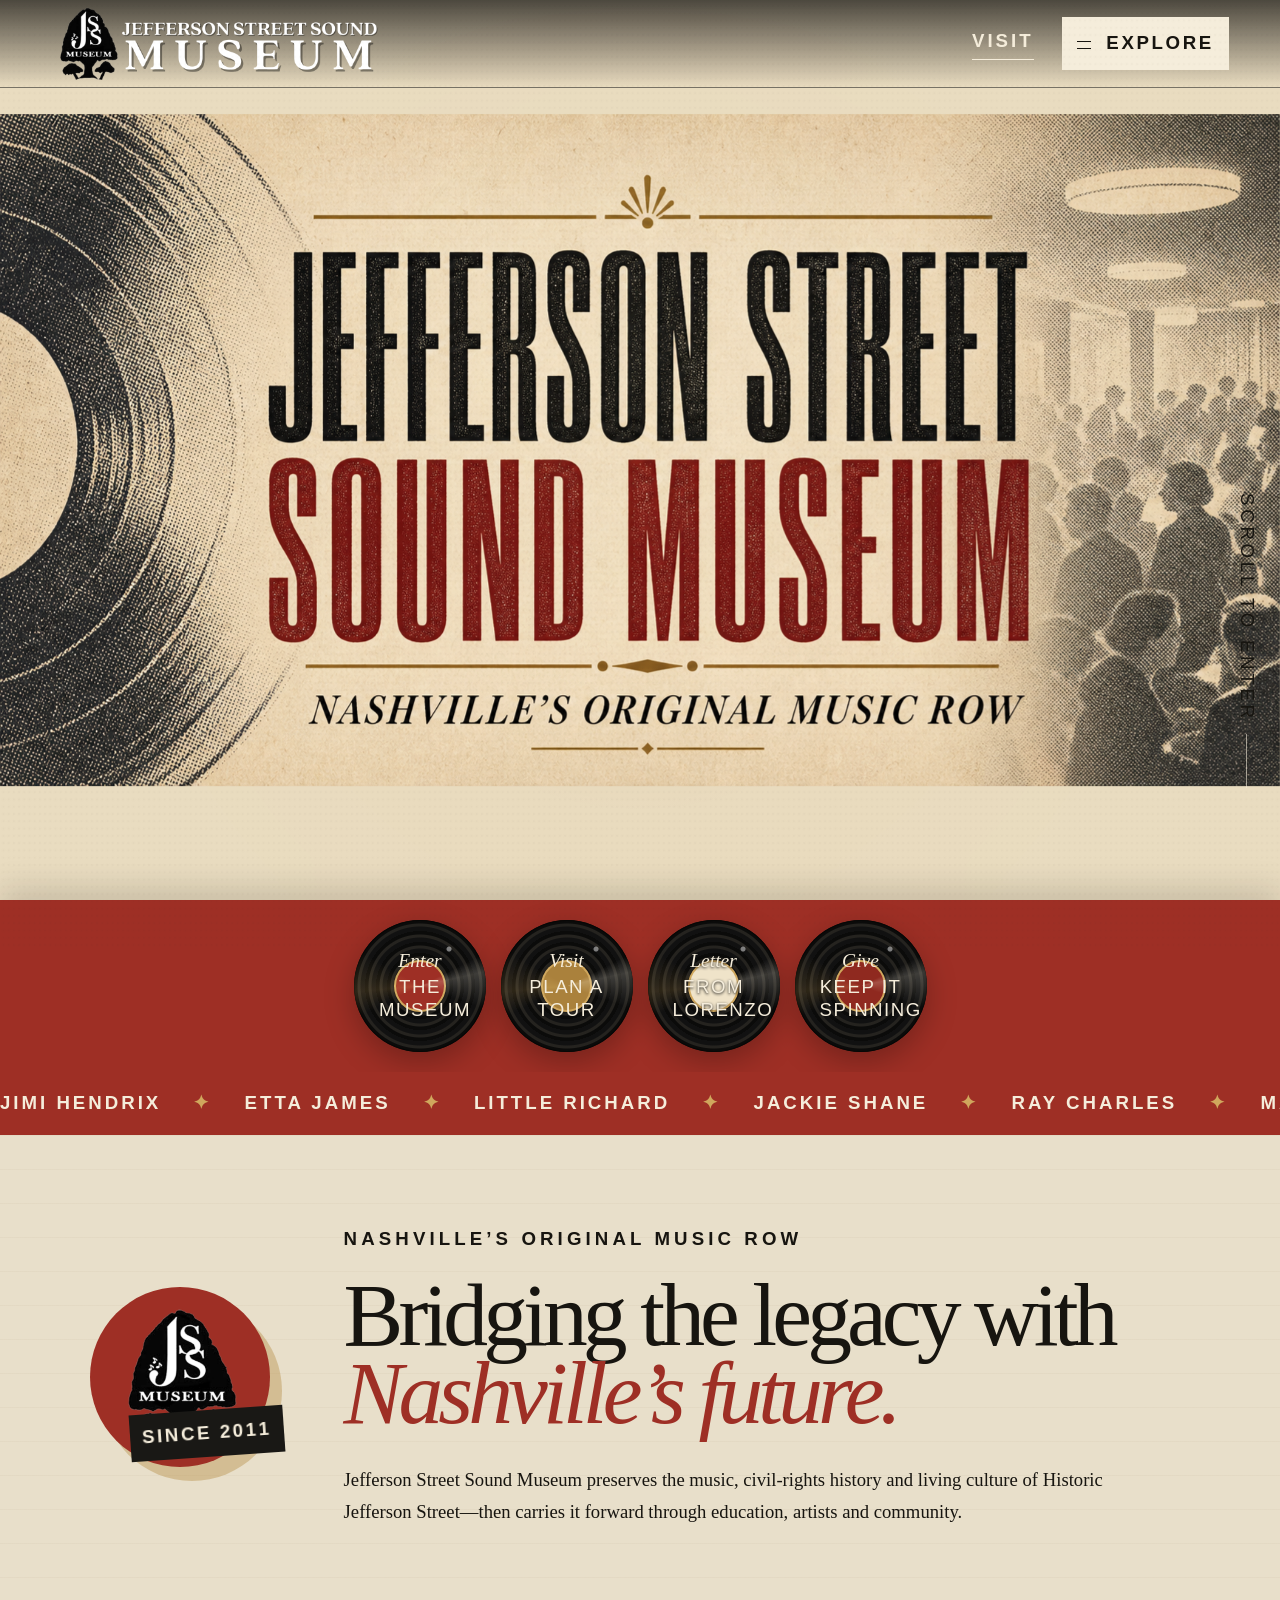
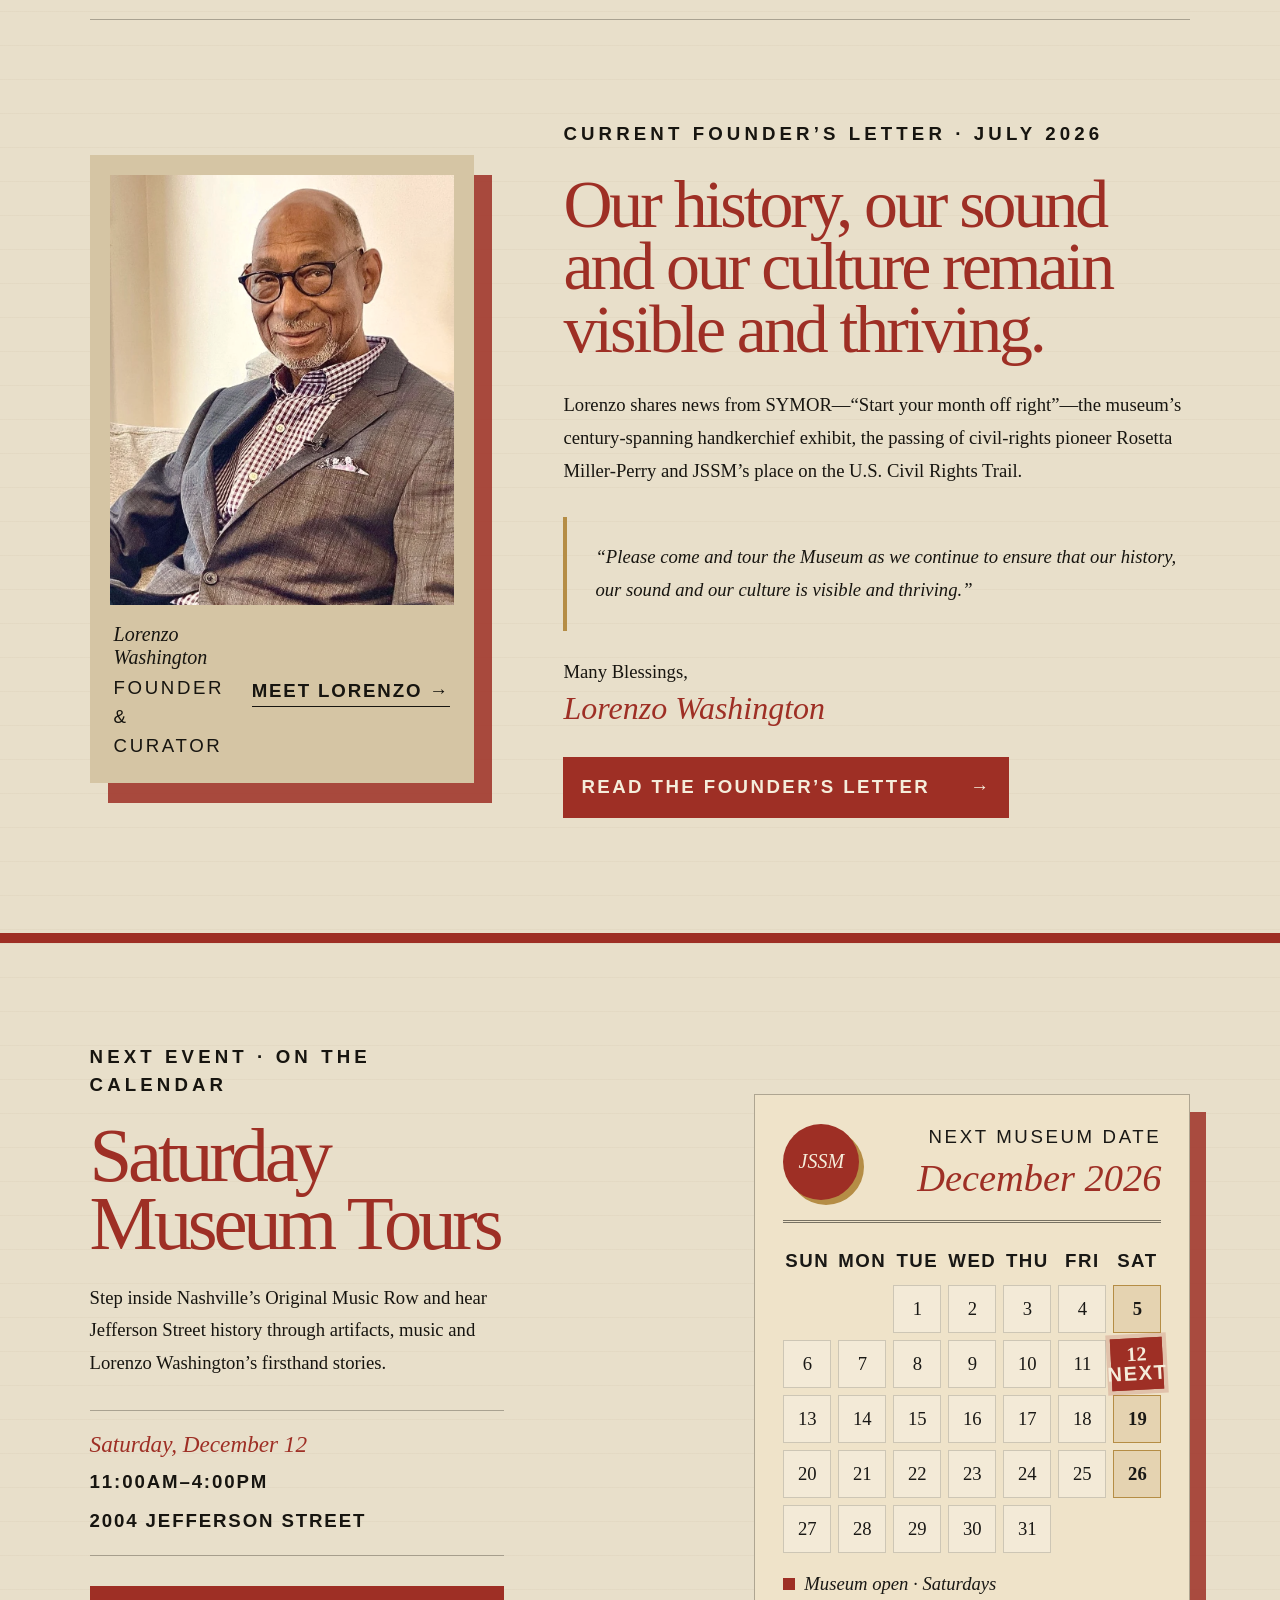
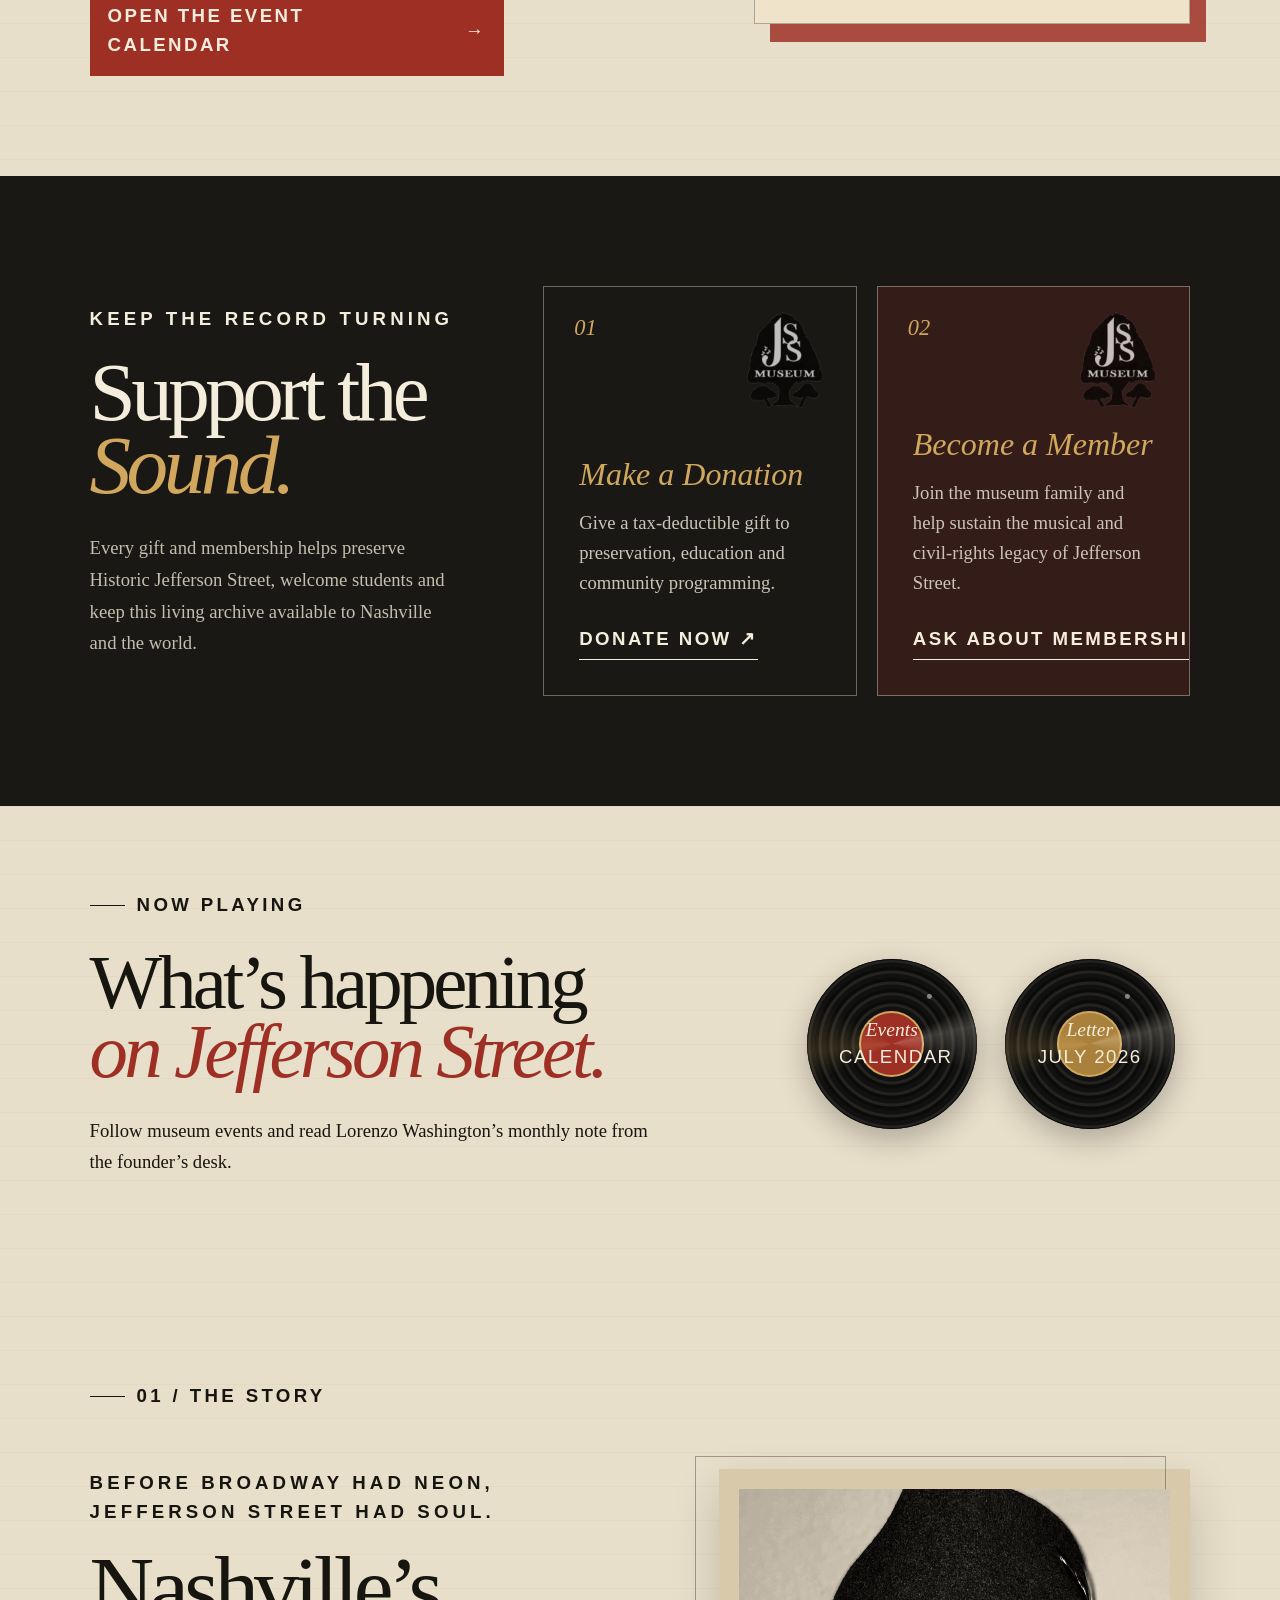
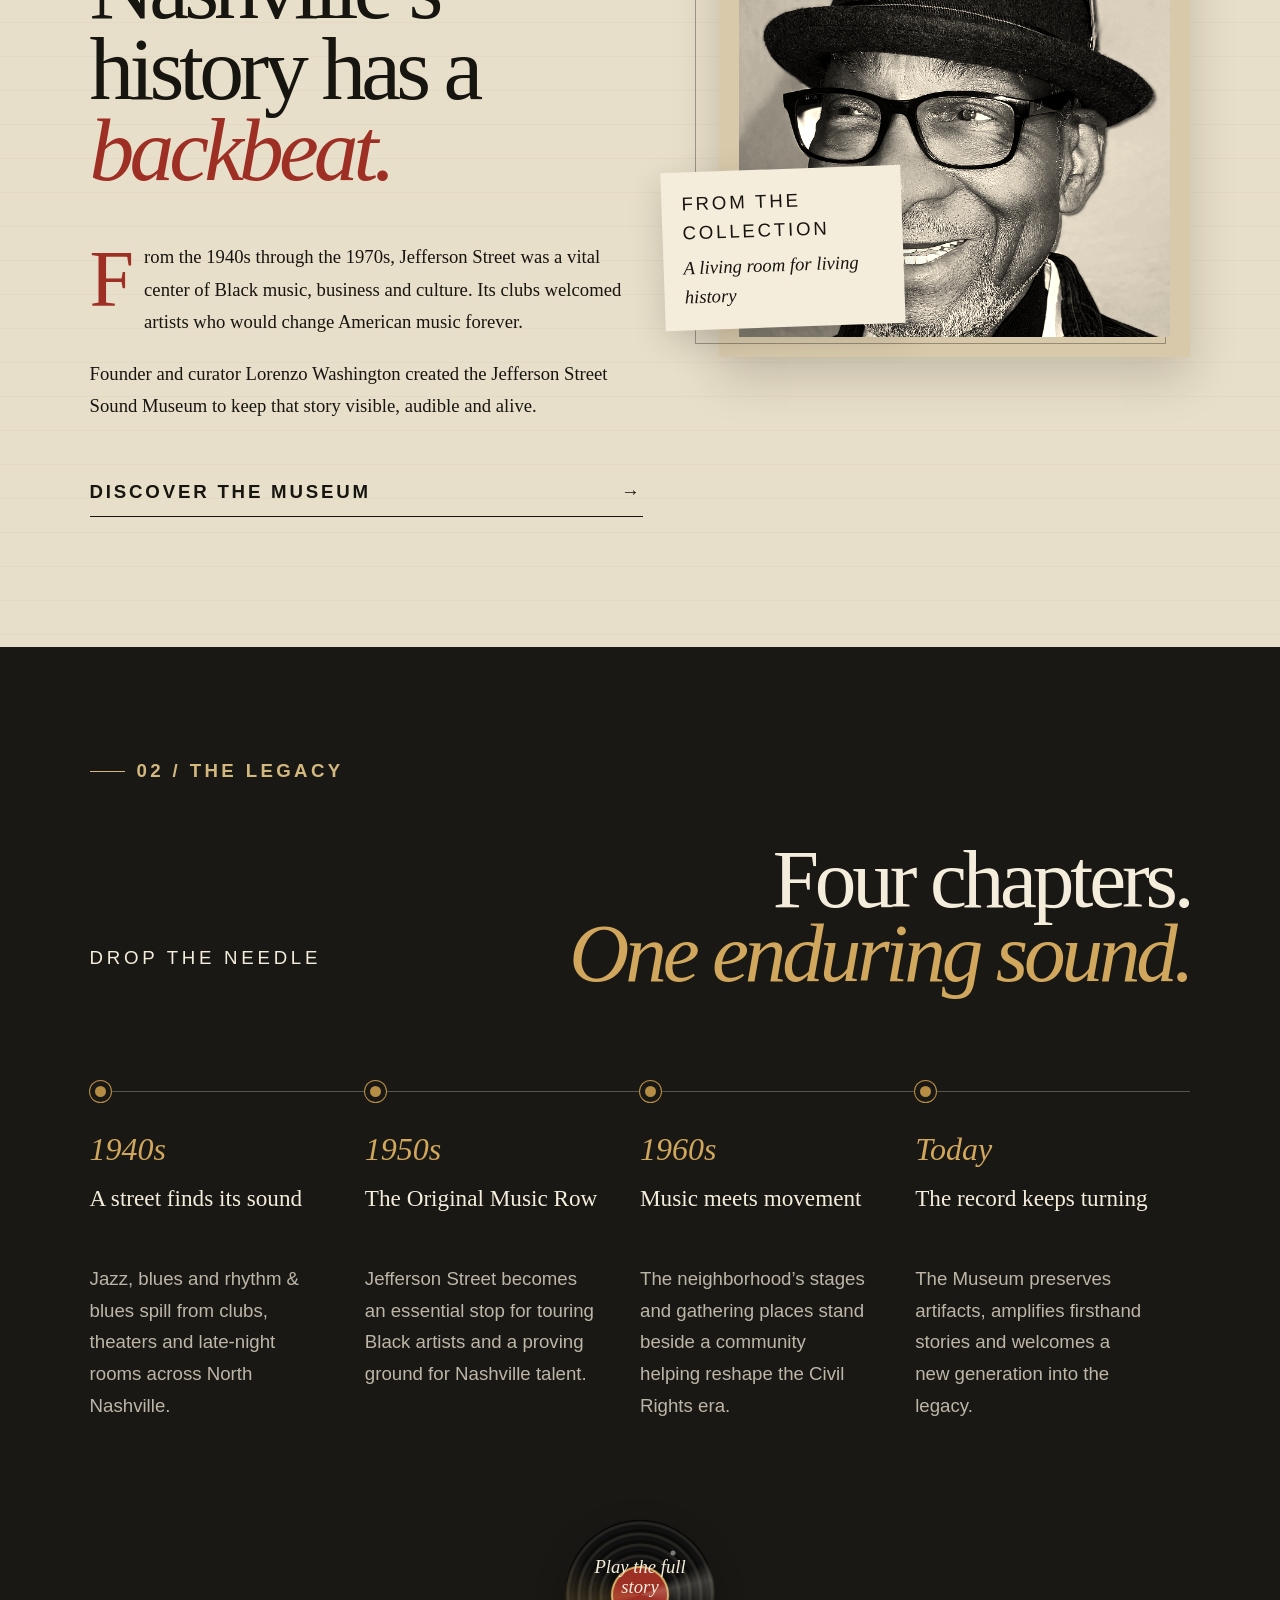
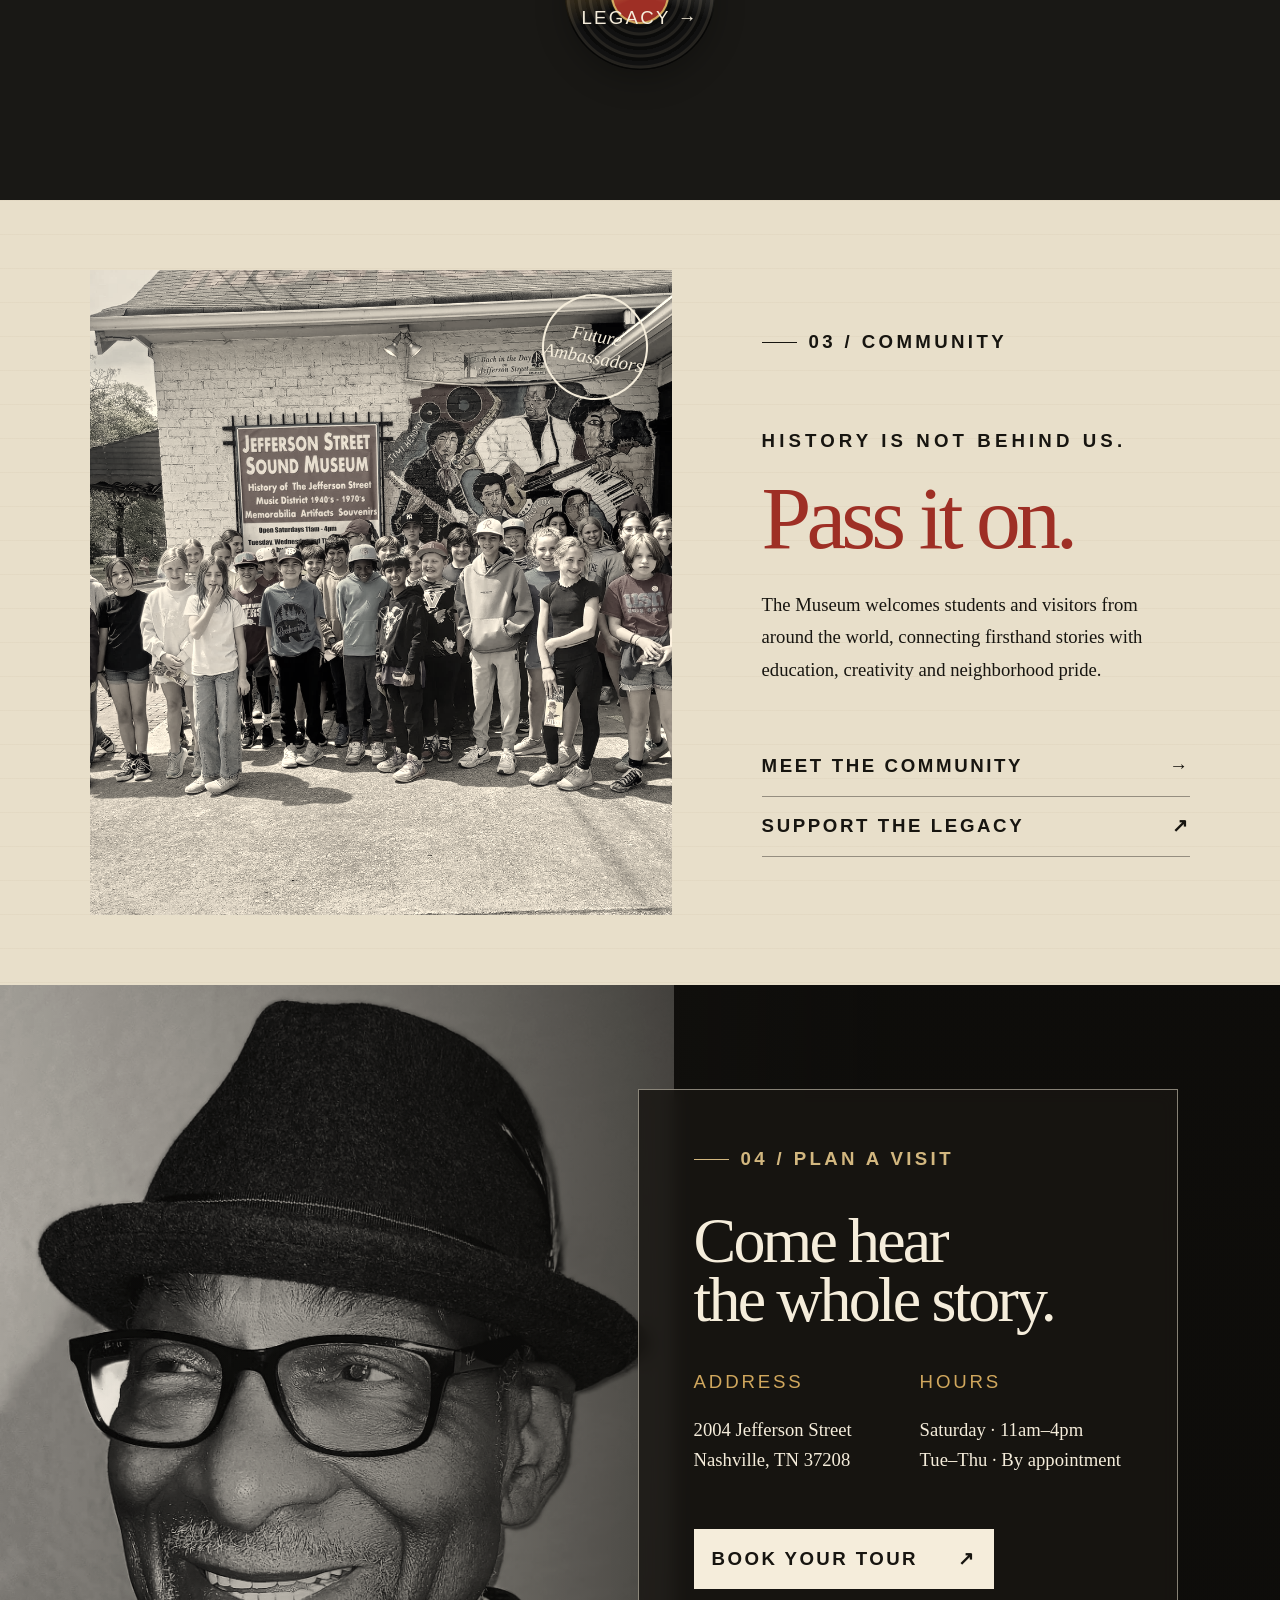
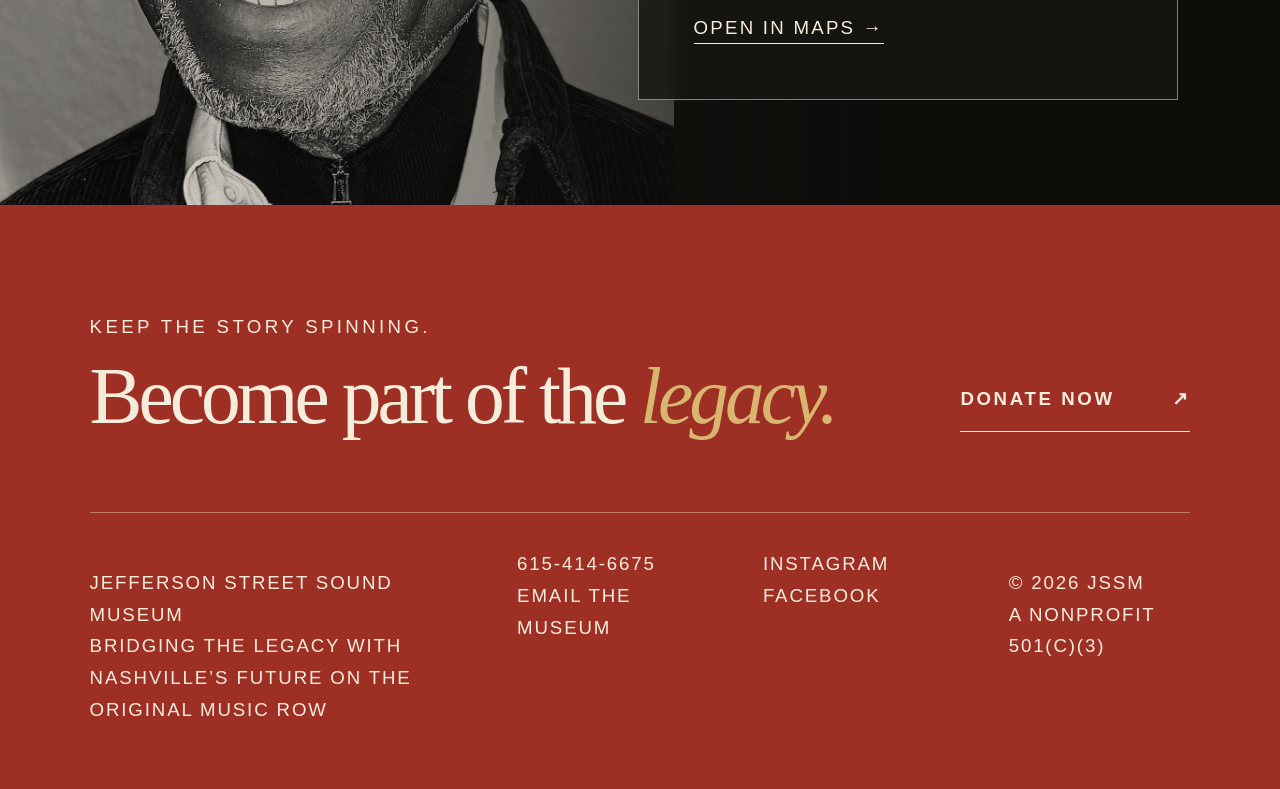
==== commit 769c18d2: "Improve readability and align Lorenzo story image" ====
--- a/index.html
+++ b/index.html
@@ -13,8 +13,8 @@
   <meta name="twitter:image" content="https://jeffersonstreetsoundmuseum.com/images/social-preview.png">
   <title>Jefferson Street Sound Museum | Bridging Legacy and Nashville’s Future</title>
   <link rel="icon" href="images/jssm-logo.webp">
-  <link rel="stylesheet" href="styles.css?v=6">
-  <script src="script.js?v=6" defer></script>
+  <link rel="stylesheet" href="styles.css?v=7">
+  <script src="script.js?v=7" defer></script>
 </head>
 <body>
   <a class="skip-link" href="#story">Skip to the story</a>
@@ -58,7 +58,7 @@
       </div>
       <div class="founder-home-grid">
         <figure class="founder-home-portrait" data-reveal><img src="images/lorenzo-official.webp" alt="Lorenzo Washington, founder and curator of Jefferson Street Sound Museum"><figcaption><b>Lorenzo Washington</b><span>Founder &amp; Curator</span><a href="museum.html">Meet Lorenzo →</a></figcaption></figure>
-        <article class="founder-letter-preview" data-reveal><p class="eyebrow">Current Founder’s Letter · July 2026</p><h2>Our history, our sound and our culture remain visible and thriving.</h2><p>Lorenzo shares news from SYMOR, the museum’s century-spanning handkerchief exhibit, the passing of civil-rights pioneer Rosetta Miller-Perry and JSSM’s place on the U.S. Civil Rights Trail.</p><blockquote>“Please come and tour the Museum as we continue to ensure that our history, our sound and our culture is visible and thriving.”</blockquote><div class="letter-signoff"><span>Many Blessings,</span><strong>Lorenzo Washington</strong></div><a class="ticket-button" href="founders-letter.html">Read the Founder’s Letter <span>→</span></a></article>
+        <article class="founder-letter-preview" data-reveal><p class="eyebrow">Current Founder’s Letter · July 2026</p><h2>Our history, our sound and our culture remain visible and thriving.</h2><p>Lorenzo shares news from SYMOR—“Start your month off right”—the museum’s century-spanning handkerchief exhibit, the passing of civil-rights pioneer Rosetta Miller-Perry and JSSM’s place on the U.S. Civil Rights Trail.</p><blockquote>“Please come and tour the Museum as we continue to ensure that our history, our sound and our culture is visible and thriving.”</blockquote><div class="letter-signoff"><span>Many Blessings,</span><strong>Lorenzo Washington</strong></div><a class="ticket-button" href="founders-letter.html">Read the Founder’s Letter <span>→</span></a></article>
       </div>
     </section>
 
@@ -88,7 +88,7 @@
 
     <section class="news-grooves paper"><div data-reveal><div class="section-tag">Now playing</div><h2>What’s happening<br><em>on Jefferson Street.</em></h2><p>Follow museum events and read Lorenzo Washington’s monthly note from the founder’s desk.</p></div><div class="news-records" data-reveal><a class="mini-record" href="events.html"><span>Events</span><small>Calendar</small></a><a class="mini-record brass" href="founders-letter.html"><span>Letter</span><small>July 2026</small></a></div></section>
 
-    <section class="story paper" id="story"><div class="section-tag" data-reveal>01 / The story</div><div class="story-grid"><div data-reveal><p class="kicker">Before Broadway had neon, Jefferson Street had soul.</p><h2>Nashville’s history has a <em>backbeat.</em></h2></div><div class="story-copy" data-reveal><p>From the 1940s through the 1970s, Jefferson Street was a vital center of Black music, business and culture. Its clubs welcomed artists who would change American music forever.</p><p>Founder and curator Lorenzo Washington created the Jefferson Street Sound Museum to keep that story visible, audible and alive.</p><a href="https://www.jeffersonstreetsound.com/jssm">Discover the museum <span>→</span></a></div></div><figure class="archival-photo" data-reveal><img src="images/museum-founder.webp" alt="Inside Jefferson Street Sound Museum with founder and curator Lorenzo Washington"><figcaption><span>From the collection</span><b>A living room for living history</b></figcaption></figure></section>
+    <section class="story paper" id="story"><div class="section-tag" data-reveal>01 / The story</div><div class="story-grid"><div class="story-intro" data-reveal><p class="kicker">Before Broadway had neon, Jefferson Street had soul.</p><h2>Nashville’s history has a <em>backbeat.</em></h2></div><figure class="archival-photo" data-reveal><img src="images/museum-founder.webp" alt="Inside Jefferson Street Sound Museum with founder and curator Lorenzo Washington"><figcaption><span>From the collection</span><b>A living room for living history</b></figcaption></figure><div class="story-copy" data-reveal><p>From the 1940s through the 1970s, Jefferson Street was a vital center of Black music, business and culture. Its clubs welcomed artists who would change American music forever.</p><p>Founder and curator Lorenzo Washington created the Jefferson Street Sound Museum to keep that story visible, audible and alive.</p><a href="https://www.jeffersonstreetsound.com/jssm">Discover the museum <span>→</span></a></div></div></section>
 
     <section class="legacy" id="legacy"><div class="section-tag light" data-reveal>02 / The legacy</div><div class="legacy-heading" data-reveal><p>Drop the needle</p><h2>Four chapters.<br><em>One enduring sound.</em></h2></div><div class="timeline">
       <article data-reveal><div class="record-dot" aria-hidden="true"></div><span>1940s</span><h3>A street finds its sound</h3><p>Jazz, blues and rhythm &amp; blues spill from clubs, theaters and late-night rooms across North Nashville.</p></article>
--- a/styles.css
+++ b/styles.css
@@ -1,7 +1,7 @@
 :root { --ink:#171510; --paper:#e8dfca; --red:#9e2f25; --gold:#b58d45; --cream:#f5eddb; --night:#191815; }
 * { box-sizing:border-box; }
 html { scroll-behavior:smooth; }
-body { margin:0; color:var(--ink); background:var(--paper); font-family:Arial, Helvetica, sans-serif; }
+body { margin:0; color:var(--ink); background:var(--paper); font:1.1667rem/1.55 Arial,Helvetica,sans-serif; }
 body::before { content:""; position:fixed; inset:-3%; z-index:20; pointer-events:none; opacity:.2; background-image:radial-gradient(circle at 17% 13%,rgba(45,35,18,.12) 0 1px,transparent 1.5px),radial-gradient(circle at 73% 61%,rgba(255,255,255,.12) 0 1px,transparent 1.5px); background-size:5px 7px,9px 11px; mix-blend-mode:multiply; transform:translate3d(0,var(--page-texture-shift,0),0) scale(1.04); will-change:transform; }
 body::after { content:""; position:fixed; z-index:19; inset:0; pointer-events:none; opacity:var(--ambient-strength,.14); background:radial-gradient(circle 430px at var(--mouse-x,50%) var(--mouse-y,42%),rgba(255,239,198,.82),transparent 72%),radial-gradient(circle 760px at calc(100% - var(--mouse-x,50%)) calc(100% - var(--mouse-y,42%)),rgba(76,22,16,.58),transparent 74%); mix-blend-mode:soft-light; transition:opacity .32s ease; }
 a { color:inherit; text-decoration:none; }
@@ -13,9 +13,9 @@
 .site-header.is-hidden { transform:translateY(-110%); }
 .wordmark { display:flex; align-items:center; }
 .wordmark img { display:block; width:min(330px,34vw); height:auto; }
-.header-actions { display:flex; align-items:center; gap:28px; text-transform:uppercase; letter-spacing:.16em; font-size:.7rem; font-weight:700; }
+.header-actions { display:flex; align-items:center; gap:28px; text-transform:uppercase; letter-spacing:.16em; font-size:1.1667rem; font-weight:700; }
 .visit-link { border-bottom:1px solid currentColor; padding-bottom:3px; }
-.menu-button { cursor:pointer; border:0; background:var(--cream); color:var(--ink); padding:12px 15px; text-transform:uppercase; font-size:.68rem; letter-spacing:.14em; }
+.menu-button { cursor:pointer; border:0; background:var(--cream); color:var(--ink); padding:12px 15px; text-transform:uppercase; font-size:1.1667rem; letter-spacing:.14em; }
 .menu-button i { display:inline-block; width:14px; height:8px; margin-right:8px; border-top:1px solid; border-bottom:1px solid; }
 
 /* Version 4: a record that keeps navigation within reach */
@@ -24,69 +24,69 @@
 .floating-record-button { position:relative; isolation:isolate; width:108px; aspect-ratio:1; padding:0; overflow:hidden; border:1px solid rgba(245,237,219,.48); border-radius:50%; cursor:pointer; color:var(--cream); background:repeating-radial-gradient(circle,#0a0a09 0 4px,#292722 5px 7px,#0d0d0c 8px 11px); box-shadow:0 16px 34px rgba(0,0,0,.38),inset 0 0 0 1px #050504; transform:rotate(var(--floating-record-spin)); transition:box-shadow .3s ease,filter .3s ease; will-change:transform; }
 .floating-record-button::before { content:""; position:absolute; z-index:-1; inset:23%; border-radius:50%; background:var(--cream); box-shadow:0 0 0 3px var(--gold); }
 .floating-record-button img { position:absolute; left:32%; top:27%; width:36%; height:auto; }
-.floating-record-button span { position:absolute; left:50%; bottom:13px; min-width:58px; padding:5px 9px; color:var(--cream); background:var(--red); border:1px solid #d0a75d; border-radius:20px; transform:translateX(-50%); text-transform:uppercase; letter-spacing:.14em; font-size:.54rem; font-weight:700; }
+.floating-record-button span { position:absolute; left:50%; bottom:13px; min-width:58px; padding:5px 9px; color:var(--cream); background:var(--red); border:1px solid #d0a75d; border-radius:20px; transform:translateX(-50%); text-transform:uppercase; letter-spacing:.14em; font-size:1.1667rem; font-weight:700; }
 .floating-record-button:hover,.floating-record-button:focus-visible { box-shadow:0 21px 42px rgba(0,0,0,.48),0 0 0 4px rgba(181,141,69,.28); filter:brightness(1.1); outline:none; }
-.floating-home-link { padding:7px 11px; border:1px solid rgba(245,237,219,.55); border-radius:20px; color:var(--cream); background:rgba(23,21,16,.9); box-shadow:0 7px 18px rgba(0,0,0,.24); text-transform:uppercase; letter-spacing:.13em; font-size:.52rem; font-weight:700; backdrop-filter:blur(5px); }
-.floating-home-link b { color:#d0a75d; font-size:.72rem; }
+.floating-home-link { padding:7px 11px; border:1px solid rgba(245,237,219,.55); border-radius:20px; color:var(--cream); background:rgba(23,21,16,.9); box-shadow:0 7px 18px rgba(0,0,0,.24); text-transform:uppercase; letter-spacing:.13em; font-size:1.1667rem; font-weight:700; backdrop-filter:blur(5px); }
+.floating-home-link b { color:#d0a75d; font-size:1.1667rem; }
 .floating-home-link:hover,.floating-home-link:focus-visible { color:var(--ink); background:var(--cream); outline:2px solid var(--gold); outline-offset:2px; }
 .menu-open .floating-record-nav { opacity:0; pointer-events:none; }
 
 .menu-drawer { position:fixed; z-index:30; inset:0; display:flex; flex-direction:column; padding:30px 5vw; color:var(--cream); background:var(--red); transform:translateY(-105%); opacity:0; transition:transform .7s cubic-bezier(.77,0,.18,1), opacity .5s; visibility:hidden; }
 .menu-drawer.is-open { transform:translateY(0); opacity:1; visibility:visible; }
-.menu-top { display:flex; justify-content:space-between; align-items:center; min-height:72px; padding-bottom:18px; border-bottom:1px solid rgba(245,237,219,.45); text-transform:uppercase; letter-spacing:.18em; font-size:.64rem; }
+.menu-top { display:flex; justify-content:space-between; align-items:center; min-height:72px; padding-bottom:18px; border-bottom:1px solid rgba(245,237,219,.45); text-transform:uppercase; letter-spacing:.18em; font-size:1.1667rem; }
 .menu-brand { width:min(360px,55vw); height:auto; }
 .menu-top button { border:0; background:none; cursor:pointer; text-transform:uppercase; letter-spacing:.15em; }
 .menu-drawer nav { display:grid; margin:auto 0; }
 .menu-drawer nav a { display:flex; align-items:baseline; gap:24px; width:max-content; font:italic 5.5vw/1.1 Georgia,serif; transition:transform .3s, color .3s; }
 .menu-drawer nav a:hover { color:#fff; transform:translateX(18px); }
-.menu-drawer nav span { width:28px; font:600 .65rem Arial,sans-serif; letter-spacing:.16em; }
-.menu-footer { font:.65rem/1 Arial,sans-serif; letter-spacing:.16em; text-transform:uppercase; }
+.menu-drawer nav span { width:28px; font:600 1.1667rem Arial,sans-serif; letter-spacing:.16em; }
+.menu-footer { font:1.1667rem/1 Arial,sans-serif; letter-spacing:.16em; text-transform:uppercase; }
 
 .hero { position:relative; min-height:100svh; overflow:hidden; display:flex; align-items:flex-end; color:var(--cream); background:#111; }
 .hero-photo,.hero-wash { position:absolute; inset:0; }
 .hero-photo { background:url('/images/museum-gathering.webp') center 42%/cover no-repeat; filter:grayscale(1) sepia(.25) contrast(1.15); transform:scale(1.02); }
 .hero-wash { background:linear-gradient(90deg,rgba(12,11,8,.92) 0%,rgba(12,11,8,.6) 44%,rgba(12,11,8,.12) 75%),linear-gradient(0deg,rgba(12,11,8,.7),transparent 48%); }
 .hero-copy { position:relative; z-index:2; width:min(840px,90vw); margin:0 0 9vh 7vw; }
-.eyebrow,.kicker { margin:0 0 22px; text-transform:uppercase; letter-spacing:.22em; font-size:.67rem; font-weight:700; }
+.eyebrow,.kicker { margin:0 0 22px; text-transform:uppercase; letter-spacing:.22em; font-size:1.1667rem; font-weight:700; }
 .hero h1 { margin:0; max-width:820px; font:400 clamp(4.2rem,9.2vw,9.5rem)/.78 Georgia,serif; letter-spacing:-.07em; }
 .hero h1 span,.hero h1 em { display:block; }
 .hero h1 em { color:#d0a75d; font-weight:400; }
-.intro { max-width:590px; margin:34px 0; font:1.08rem/1.65 Georgia,serif; }
-.ticket-button { display:inline-flex; align-items:center; justify-content:space-between; gap:40px; padding:16px 18px; min-width:270px; background:var(--red); color:var(--cream); text-transform:uppercase; letter-spacing:.13em; font-size:.67rem; font-weight:700; transition:background .3s, transform .3s; }
+.intro { max-width:590px; margin:34px 0; font:1.1667rem/1.65 Georgia,serif; }
+.ticket-button { display:inline-flex; align-items:center; justify-content:space-between; gap:40px; padding:16px 18px; min-width:270px; background:var(--red); color:var(--cream); text-transform:uppercase; letter-spacing:.13em; font-size:1.1667rem; font-weight:700; transition:background .3s, transform .3s; }
 .ticket-button:hover { background:#bd3d30; transform:translateY(-3px); }
 .hero-seal { position:absolute; z-index:3; right:6vw; bottom:9vh; width:132px; aspect-ratio:1; display:flex; flex-direction:column; justify-content:center; text-align:center; border:1px solid rgba(245,237,219,.7); border-radius:50%; transform:rotate(7deg); }
-.hero-seal b { font-size:.55rem; letter-spacing:.18em; }
-.hero-seal strong { font:italic 1.15rem Georgia,serif; margin:5px 0; }
-.scroll-cue { position:absolute; z-index:2; right:1.8vw; top:46%; display:flex; gap:12px; align-items:center; writing-mode:vertical-rl; text-transform:uppercase; letter-spacing:.2em; font-size:.55rem; }
+.hero-seal b { font-size:1.1667rem; letter-spacing:.18em; }
+.hero-seal strong { font:italic 1.1667rem Georgia,serif; margin:5px 0; }
+.scroll-cue { position:absolute; z-index:2; right:1.8vw; top:46%; display:flex; gap:12px; align-items:center; writing-mode:vertical-rl; text-transform:uppercase; letter-spacing:.2em; font-size:1.1667rem; }
 .scroll-cue span { display:block; width:1px; height:54px; background:rgba(245,237,219,.6); }
 
 .marquee { overflow:hidden; background:var(--red); color:var(--cream); padding:17px 0; white-space:nowrap; }
 .marquee div { width:max-content; animation:marquee 30s linear infinite; }
-.marquee span { text-transform:uppercase; letter-spacing:.16em; font-size:.68rem; font-weight:700; }
+.marquee span { text-transform:uppercase; letter-spacing:.16em; font-size:1.1667rem; font-weight:700; }
 .marquee i { color:#d0a75d; font-style:normal; margin:0 24px; }
 @keyframes marquee { to { transform:translateX(-50%); } }
 
 .paper { background-color:var(--paper); background-image:linear-gradient(rgba(107,82,45,.04) 1px,transparent 1px); background-size:100% 34px; }
 .story { padding:100px 7vw 130px; }
-.section-tag { display:flex; align-items:center; gap:12px; text-transform:uppercase; letter-spacing:.18em; font-size:.62rem; font-weight:700; }
+.section-tag { display:flex; align-items:center; gap:12px; text-transform:uppercase; letter-spacing:.18em; font-size:1.1667rem; font-weight:700; }
 .section-tag::before { content:""; width:35px; height:1px; background:currentColor; }
 .section-tag.light { color:#d2b77f; }
-.story-grid { display:grid; grid-template-columns:1.45fr .7fr; gap:10vw; margin:74px 0 90px; }
+.story-grid { display:grid; grid-template-columns:minmax(0,1.08fr) minmax(390px,.92fr); grid-template-rows:auto 1fr; gap:32px 6vw; align-items:start; margin:58px 0 0; }
 .story h2,.community h2 { margin:0; max-width:760px; font:400 clamp(3.5rem,7vw,7rem)/.9 Georgia,serif; letter-spacing:-.055em; }
 .story h2 em,.community h2 { color:var(--red); font-weight:400; }
-.story-copy { padding-top:34px; font:1rem/1.75 Georgia,serif; }
+.story-copy { grid-column:1; grid-row:2; max-width:700px; padding-top:0; font:1.1667rem/1.75 Georgia,serif; }
 .story-copy p:first-child::first-letter { float:left; color:var(--red); font-size:5rem; line-height:.7; padding:10px 10px 0 0; }
-.story-copy a { display:inline-flex; justify-content:space-between; width:100%; margin-top:26px; padding:13px 0; border-bottom:1px solid; text-transform:uppercase; letter-spacing:.15em; font:700 .64rem Arial,sans-serif; }
-.archival-photo { position:relative; width:76%; margin:0 0 0 auto; }
+.story-copy a { display:inline-flex; justify-content:space-between; width:100%; margin-top:26px; padding:13px 0; border-bottom:1px solid; text-transform:uppercase; letter-spacing:.15em; font:700 1.1667rem Arial,sans-serif; }
+.archival-photo { position:relative; grid-column:2; grid-row:1 / span 2; width:100%; margin:0; }
 .archival-photo::before { content:""; position:absolute; inset:-13px 24px 13px -24px; border:1px solid rgba(23,21,16,.35); }
-.archival-photo img { position:relative; display:block; width:100%; height:560px; object-fit:cover; filter:grayscale(.92) sepia(.35) contrast(1.08); }
+.archival-photo img { position:relative; display:block; width:100%; height:clamp(430px,47vw,590px); object-fit:cover; object-position:center 28%; filter:grayscale(.92) sepia(.35) contrast(1.08); }
 .archival-photo figcaption { position:absolute; left:-120px; bottom:30px; width:240px; padding:18px 20px; background:var(--cream); box-shadow:0 10px 35px rgba(0,0,0,.16); transform:rotate(-2deg); }
-.archival-photo figcaption span { display:block; margin-bottom:6px; text-transform:uppercase; letter-spacing:.15em; font-size:.55rem; }
-.archival-photo figcaption b { font:italic 1.15rem Georgia,serif; }
+.archival-photo figcaption span { display:block; margin-bottom:6px; text-transform:uppercase; letter-spacing:.15em; font-size:1.1667rem; }
+.archival-photo figcaption b { font:italic 1.1667rem Georgia,serif; }
 
 .legacy { padding:110px 7vw 130px; color:var(--cream); background:var(--night); }
 .legacy-heading { display:flex; justify-content:space-between; align-items:flex-end; margin:56px 0 90px; }
-.legacy-heading>p { text-transform:uppercase; letter-spacing:.2em; font-size:.62rem; }
+.legacy-heading>p { text-transform:uppercase; letter-spacing:.2em; font-size:1.1667rem; }
 .legacy h2 { margin:0; text-align:right; font:400 clamp(3rem,6.5vw,6.6rem)/.9 Georgia,serif; letter-spacing:-.05em; }
 .legacy h2 em { color:#d0a75d; font-weight:400; }
 .timeline { position:relative; display:grid; grid-template-columns:repeat(4,1fr); }
@@ -95,35 +95,35 @@
 .record-dot { position:absolute; top:0; left:0; width:21px; height:21px; border:5px solid var(--night); border-radius:50%; background:var(--gold); box-shadow:0 0 0 1px var(--gold); }
 .timeline article>span { color:#d0a75d; font:italic 2rem Georgia,serif; }
 .timeline h3 { min-height:58px; margin:17px 0 13px; font:1.45rem/1.05 Georgia,serif; }
-.timeline p { max-width:230px; color:#bdb6a7; font-size:.82rem; line-height:1.7; }
+.timeline p { max-width:230px; color:#bdb6a7; font-size:1.1667rem; line-height:1.7; }
 
 .community { display:grid; grid-template-columns:1.05fr .95fr; min-height:760px; }
 .community-photo { position:relative; margin:70px 0 70px 7vw; overflow:hidden; }
 .community-photo img { width:100%; height:100%; object-fit:cover; filter:grayscale(.9) sepia(.3); }
-.photo-stamp { position:absolute; right:24px; top:24px; width:106px; aspect-ratio:1; display:grid; place-content:center; text-align:center; border-radius:50%; border:2px solid var(--cream); color:var(--cream); font:italic 1rem/1.2 Georgia,serif; transform:rotate(10deg); }
+.photo-stamp { position:absolute; right:24px; top:24px; width:106px; aspect-ratio:1; display:grid; place-content:center; text-align:center; border-radius:50%; border:2px solid var(--cream); color:var(--cream); font:italic 1.1667rem/1.2 Georgia,serif; transform:rotate(10deg); }
 .community-copy { display:flex; flex-direction:column; justify-content:center; padding:10vw 7vw; }
 .community-copy .section-tag { margin-bottom:70px; }
-.community-copy>p:not(.kicker) { max-width:520px; margin:30px 0; font:1rem/1.75 Georgia,serif; }
+.community-copy>p:not(.kicker) { max-width:520px; margin:30px 0; font:1.1667rem/1.75 Georgia,serif; }
 .community-actions { display:grid; gap:0; margin-top:20px; }
-.community-actions a { display:flex; justify-content:space-between; padding:15px 0; border-bottom:1px solid rgba(23,21,16,.4); text-transform:uppercase; letter-spacing:.14em; font-size:.66rem; font-weight:700; }
+.community-actions a { display:flex; justify-content:space-between; padding:15px 0; border-bottom:1px solid rgba(23,21,16,.4); text-transform:uppercase; letter-spacing:.14em; font-size:1.1667rem; font-weight:700; }
 
 .visit { position:relative; min-height:820px; display:flex; align-items:center; justify-content:flex-end; overflow:hidden; padding:8vw; background:#181612; color:var(--cream); }
 .visit-image { position:absolute; inset:0; background:linear-gradient(90deg,rgba(12,11,8,.2),rgba(12,11,8,.84) 70%),url('/images/museum-founder.webp') 15% center/cover no-repeat; filter:sepia(.25) saturate(.7); }
 .visit-card { position:relative; z-index:2; width:min(540px,100%); padding:55px; border:1px solid rgba(245,237,219,.5); background:rgba(24,22,18,.84); backdrop-filter:blur(8px); }
 .visit-card h2 { margin:38px 0; font:400 clamp(3rem,5vw,5rem)/.92 Georgia,serif; letter-spacing:-.045em; }
 .visit-details { display:grid; grid-template-columns:1fr 1fr; gap:24px; margin-bottom:35px; }
-.visit-details span { color:#d0a75d; text-transform:uppercase; letter-spacing:.15em; font-size:.58rem; }
-.visit-details p { font:1rem/1.6 Georgia,serif; }
+.visit-details span { color:#d0a75d; text-transform:uppercase; letter-spacing:.15em; font-size:1.1667rem; }
+.visit-details p { font:1.1667rem/1.6 Georgia,serif; }
 .ticket-button.inverse { background:var(--cream); color:var(--ink); }
-.map-link { display:block; width:max-content; margin-top:25px; text-transform:uppercase; letter-spacing:.12em; border-bottom:1px solid; font-size:.6rem; }
+.map-link { display:block; width:max-content; margin-top:25px; text-transform:uppercase; letter-spacing:.12em; border-bottom:1px solid; font-size:1.1667rem; }
 
 footer { padding:90px 7vw 45px; color:var(--cream); background:var(--red); }
 .footer-top { display:flex; align-items:flex-end; justify-content:space-between; gap:50px; padding-bottom:80px; }
-.footer-top p { text-transform:uppercase; letter-spacing:.18em; font-size:.62rem; }
+.footer-top p { text-transform:uppercase; letter-spacing:.18em; font-size:1.1667rem; }
 .footer-top h2 { margin:14px 0 0; font:400 clamp(3.2rem,6.2vw,6rem)/.9 Georgia,serif; letter-spacing:-.05em; }
 .footer-top h2 em { color:#d9b66f; font-weight:400; }
-.footer-top>a { display:flex; justify-content:space-between; min-width:230px; padding:17px 0; border-bottom:1px solid; text-transform:uppercase; letter-spacing:.14em; font-size:.66rem; font-weight:700; }
-.footer-bottom { display:grid; grid-template-columns:2fr 1fr 1fr 1fr; gap:5vw; padding-top:35px; border-top:1px solid rgba(245,237,219,.4); text-transform:uppercase; letter-spacing:.1em; font-size:.58rem; line-height:1.7; }
+.footer-top>a { display:flex; justify-content:space-between; min-width:230px; padding:17px 0; border-bottom:1px solid; text-transform:uppercase; letter-spacing:.14em; font-size:1.1667rem; font-weight:700; }
+.footer-bottom { display:grid; grid-template-columns:2fr 1fr 1fr 1fr; gap:5vw; padding-top:35px; border-top:1px solid rgba(245,237,219,.4); text-transform:uppercase; letter-spacing:.1em; font-size:1.1667rem; line-height:1.7; }
 .footer-bottom div { display:flex; flex-direction:column; }
 
 /* Version 2: poster-first entrance and record navigation */
@@ -141,7 +141,7 @@
 .hero-scroll-record { --hero-record-spin:0deg; --hero-record-shift:0px; --hero-record-scale:1; --hero-record-opacity:1; opacity:var(--hero-record-opacity); transform:translate3d(0,var(--hero-record-shift),0) rotate(var(--hero-record-spin)) scale(var(--hero-record-scale)); will-change:transform,opacity; }
 .hero-scroll-record:hover,.hero-scroll-record:focus-visible { transform:translate3d(0,calc(var(--hero-record-shift) - 8px),0) rotate(calc(var(--hero-record-spin) + 6deg)) scale(var(--hero-record-scale)); }
 .mini-record span { font:italic 1.22rem/1 Georgia,serif; }
-.mini-record small { width:62%; margin-top:6px; font-size:.52rem; line-height:1.2; letter-spacing:.08em; text-transform:uppercase; }
+.mini-record small { width:62%; margin-top:6px; font-size:1.1667rem; line-height:1.2; letter-spacing:.08em; text-transform:uppercase; }
 .mini-record.brass::before { background:#aa813c; }
 .mini-record.red::before { background:#8f291f; }
 .mini-record.letter-record::before { background:#efe3c9; box-shadow:0 0 0 2px #d0a75d; }
@@ -153,7 +153,7 @@
 .menu-drawer nav.record-menu a.record-link { width:100%; max-width:210px; aspect-ratio:1; display:flex; flex-direction:column; align-items:center; justify-content:center; gap:9px; justify-self:center; font:inherit; text-align:center; color:var(--cream); transition:transform .4s ease; }
 .menu-drawer nav.record-menu a.record-link:hover,.menu-drawer nav.record-menu a.record-link:focus-visible { color:var(--cream); transform:rotate(7deg) scale(1.05); }
 .menu-drawer nav.record-menu a.record-link span { width:auto; font:italic clamp(1.3rem,2.2vw,2rem)/1 Georgia,serif; letter-spacing:0; }
-.menu-drawer nav.record-menu a.record-link small { width:auto; font-size:.62rem; line-height:1.2; letter-spacing:.12em; text-transform:uppercase; }
+.menu-drawer nav.record-menu a.record-link small { width:auto; font-size:1.1667rem; line-height:1.2; letter-spacing:.12em; text-transform:uppercase; }
 .menu-drawer nav.record-menu a.tree-menu-link { background:#13120f; }
 .menu-drawer nav.record-menu a.tree-menu-link::before { inset:6%; background:rgba(245,237,219,.08); box-shadow:0 0 0 2px #d0a75d; }
 .tree-menu-link img { width:43%; height:auto; margin-bottom:0; }
@@ -163,8 +163,8 @@
 .visit-image { background:linear-gradient(90deg,rgba(12,11,8,.05),rgba(12,11,8,.9) 70%),url('images/museum-founder.webp') left center/contain no-repeat; }
 .section-record-link { width:150px; aspect-ratio:1; display:flex; flex-direction:column; align-items:center; justify-content:center; margin:80px auto 0; text-align:center; transition:transform .35s; }
 .section-record-link:hover { transform:rotate(7deg) scale(1.05); }
-.section-record-link span { width:62%; font:italic 1rem/1.05 Georgia,serif; }
-.section-record-link small { margin-top:8px; font-size:.48rem; letter-spacing:.12em; text-transform:uppercase; }
+.section-record-link span { width:62%; font:italic 1.1667rem/1.05 Georgia,serif; }
+.section-record-link small { margin-top:8px; font-size:1.1667rem; letter-spacing:.12em; text-transform:uppercase; }
 
 /* Inner pages */
 .inner-page { min-height:100vh; background:var(--paper); }
@@ -176,21 +176,21 @@
 .page-hero .eyebrow { color:#d0a75d; }
 .page-hero h1 { max-width:1000px; margin:0; font:400 clamp(4rem,10vw,9rem)/.8 Georgia,serif; letter-spacing:-.065em; }
 .page-hero h1 em { color:#d0a75d; font-weight:400; }
-.page-hero p:last-child { max-width:620px; margin:32px 0 0; font:1.08rem/1.65 Georgia,serif; }
+.page-hero p:last-child { max-width:620px; margin:32px 0 0; font:1.1667rem/1.65 Georgia,serif; }
 .page-content { padding:100px 7vw 120px; }
 .page-grid { display:grid; grid-template-columns:minmax(320px,.8fr) 1.2fr; gap:8vw; align-items:start; }
 .page-portrait { position:sticky; top:115px; margin:0; padding:22px; background:#d6c6a4; transform:rotate(-1deg); box-shadow:0 20px 45px rgba(0,0,0,.18); }
 .page-portrait img { display:block; width:100%; height:auto; object-fit:contain; }
-.page-portrait figcaption { padding:16px 6px 4px; font:italic 1rem Georgia,serif; }
+.page-portrait figcaption { padding:16px 6px 4px; font:italic 1.1667rem Georgia,serif; }
 .page-copy .section-tag { margin-bottom:45px; }
 .page-copy h2 { margin:0 0 34px; font:400 clamp(3rem,6vw,6rem)/.9 Georgia,serif; letter-spacing:-.05em; color:var(--red); }
 .page-copy h3 { margin:55px 0 14px; font:italic 2rem Georgia,serif; }
-.page-copy p { max-width:680px; font:1.02rem/1.8 Georgia,serif; }
+.page-copy p { max-width:680px; font:1.1667rem/1.8 Georgia,serif; }
 .fact-strips { display:grid; gap:12px; margin:55px 0; }
 .fact-strips article { display:grid; grid-template-columns:110px 1fr; gap:24px; padding:22px 0; border-top:1px solid rgba(23,21,16,.35); }
 .fact-strips span { color:var(--red); font:italic 1.5rem Georgia,serif; }
 .fact-strips h3 { margin:0 0 8px; font:1.2rem Georgia,serif; }
-.fact-strips p { margin:0; font-size:.87rem; }
+.fact-strips p { margin:0; font-size:1.1667rem; }
 .page-record-nav { display:grid; grid-template-columns:repeat(3,150px); gap:22px; justify-content:center; padding:80px 7vw; color:var(--cream); background:var(--red); }
 .page-record-nav .mini-record { width:150px; }
 .page-record-nav .mini-record span { font-size:1.35rem; }
@@ -198,41 +198,41 @@
 .hours-panel { padding:44px; color:var(--cream); background:var(--night); box-shadow:18px 18px 0 var(--gold); }
 .hours-panel h2 { margin:0 0 35px; font:italic clamp(2.5rem,5vw,4.5rem)/.9 Georgia,serif; color:var(--cream); }
 .hours-panel dl { margin:0; }
-.hours-panel dt { margin-top:24px; color:#d0a75d; text-transform:uppercase; letter-spacing:.16em; font-size:.58rem; }
-.hours-panel dd { margin:8px 0 0; font:1rem/1.6 Georgia,serif; }
+.hours-panel dt { margin-top:24px; color:#d0a75d; text-transform:uppercase; letter-spacing:.16em; font-size:1.1667rem; }
+.hours-panel dd { margin:8px 0 0; font:1.1667rem/1.6 Georgia,serif; }
 .record-cta { position:relative; isolation:isolate; display:inline-flex; align-items:center; justify-content:center; width:170px; aspect-ratio:1; margin-top:35px; border-radius:50%; color:var(--cream); background:repeating-radial-gradient(circle,#111 0 4px,#24221f 5px 7px,#0b0b0a 8px 11px); text-align:center; font:italic 1.25rem Georgia,serif; }
 
 .news-grooves { display:grid; grid-template-columns:1.2fr .8fr; gap:8vw; align-items:center; padding:85px 7vw; }
 .news-grooves h2 { margin:28px 0; font:400 clamp(3rem,6vw,6rem)/.9 Georgia,serif; letter-spacing:-.05em; }
 .news-grooves h2 em { color:var(--red); font-weight:400; }
-.news-grooves p { max-width:560px; font:1rem/1.7 Georgia,serif; }
+.news-grooves p { max-width:560px; font:1.1667rem/1.7 Georgia,serif; }
 .news-records { display:flex; gap:28px; justify-content:center; }
 .news-records .mini-record { width:170px; }
 
 /* Version 5: homepage-backed page panels and prominent event calendar */
 .next-event-spotlight { display:grid; grid-template-columns:.82fr 1.18fr; gap:7vw; align-items:center; padding:100px 7vw; border-top:10px solid var(--red); }
 .next-event-copy h2 { max-width:650px; margin:22px 0 24px; color:var(--red); font:400 clamp(3.3rem,6vw,6.3rem)/.88 Georgia,serif; letter-spacing:-.055em; }
-.next-event-copy>p:not(.eyebrow) { max-width:590px; font:1rem/1.75 Georgia,serif; }
+.next-event-copy>p:not(.eyebrow) { max-width:590px; font:1.1667rem/1.75 Georgia,serif; }
 .next-event-meta { display:flex; flex-wrap:wrap; gap:10px 20px; margin:30px 0; padding:20px 0; border-block:1px solid rgba(23,21,16,.3); }
 .next-event-meta strong { flex-basis:100%; color:var(--red); font:italic 1.45rem Georgia,serif; }
-.next-event-meta span { font-size:.65rem; font-weight:700; letter-spacing:.1em; text-transform:uppercase; }
+.next-event-meta span { font-size:1.1667rem; font-weight:700; letter-spacing:.1em; text-transform:uppercase; }
 .calendar-stack { display:grid; gap:32px; }
 .calendar-board { padding:28px; color:var(--night); border:1px solid rgba(23,21,16,.3); background:#efe3c9; box-shadow:16px 18px 0 rgba(158,47,37,.84); transform:rotate(.45deg); }
 .calendar-board-featured { max-width:720px; justify-self:end; }
 .calendar-board-head { display:flex; align-items:center; justify-content:space-between; gap:25px; padding-bottom:20px; border-bottom:3px double rgba(23,21,16,.55); }
 .calendar-board-head>span { display:grid; place-items:center; width:76px; aspect-ratio:1; border-radius:50%; color:var(--cream); background:var(--red); font:italic 1.25rem Georgia,serif; box-shadow:5px 5px 0 var(--gold); }
 .calendar-board-head div { display:flex; flex-direction:column; align-items:flex-end; }
-.calendar-board-head small { letter-spacing:.14em; text-transform:uppercase; font-size:.52rem; }
+.calendar-board-head small { letter-spacing:.14em; text-transform:uppercase; font-size:1.1667rem; }
 .calendar-board-head strong { margin-top:4px; color:var(--red); font:italic clamp(1.6rem,3vw,2.5rem) Georgia,serif; }
 .calendar-weekdays,.calendar-days { display:grid; grid-template-columns:repeat(7,1fr); gap:7px; }
 .calendar-weekdays { margin:24px 0 9px; }
-.calendar-weekdays span { text-align:center; font-size:.5rem; font-weight:700; letter-spacing:.08em; text-transform:uppercase; }
-.calendar-days span { min-width:0; aspect-ratio:1; display:grid; place-items:center; border:1px solid rgba(23,21,16,.17); background:rgba(255,255,255,.26); font:.9rem Georgia,serif; }
+.calendar-weekdays span { text-align:center; font-size:1.1667rem; font-weight:700; letter-spacing:.08em; text-transform:uppercase; }
+.calendar-days span { min-width:0; aspect-ratio:1; display:grid; place-items:center; border:1px solid rgba(23,21,16,.17); background:rgba(255,255,255,.26); font:1.1667rem Georgia,serif; }
 .calendar-days .is-empty { border-color:transparent; background:transparent; }
 .calendar-days .is-event-day { border-color:var(--gold); background:rgba(181,141,69,.18); font-weight:700; }
 .calendar-days .is-next-event { position:relative; color:var(--cream); border-color:var(--red); background:var(--red); box-shadow:0 0 0 4px rgba(158,47,37,.18); transform:scale(1.08) rotate(-3deg); }
-.calendar-days .is-next-event::after { content:"NEXT"; position:absolute; bottom:2px; font:700 .32rem Arial,sans-serif; letter-spacing:.08em; }
-.calendar-board>p { display:flex; align-items:center; gap:9px; margin:20px 0 0; font:italic .8rem Georgia,serif; }
+.calendar-days .is-next-event::after { content:"NEXT"; position:absolute; bottom:2px; font:700 1.1667rem Arial,sans-serif; letter-spacing:.08em; }
+.calendar-board>p { display:flex; align-items:center; gap:9px; margin:20px 0 0; font:italic 1.1667rem Georgia,serif; }
 .calendar-board>p i { width:12px; aspect-ratio:1; background:var(--red); }
 .next-event-card { border-width:2px; box-shadow:14px 16px 0 rgba(158,47,37,.8); }
 .next-event-card time { background:var(--red); }
@@ -244,8 +244,8 @@
 .page-panel-window { position:relative; width:min(1280px,96vw); height:min(900px,92vh); overflow:hidden; border:1px solid rgba(245,237,219,.6); border-radius:3px; background:var(--paper); box-shadow:0 34px 90px rgba(0,0,0,.62),14px 14px 0 rgba(181,141,69,.5); transform:translateY(24px) scale(.97); transition:transform .38s cubic-bezier(.2,.8,.2,1); }
 .page-panel.is-open .page-panel-window { transform:none; }
 .page-panel-bar { height:58px; display:flex; align-items:center; justify-content:space-between; padding:0 18px 0 24px; color:var(--cream); background:var(--red); border-bottom:4px double var(--gold); }
-.page-panel-bar span { font:italic 1rem Georgia,serif; letter-spacing:.03em; }
-.page-panel-bar button { padding:9px 12px; border:1px solid rgba(245,237,219,.6); color:var(--cream); background:transparent; cursor:pointer; text-transform:uppercase; letter-spacing:.12em; font-size:.58rem; }
+.page-panel-bar span { font:italic 1.1667rem Georgia,serif; letter-spacing:.03em; }
+.page-panel-bar button { padding:9px 12px; border:1px solid rgba(245,237,219,.6); color:var(--cream); background:transparent; cursor:pointer; text-transform:uppercase; letter-spacing:.12em; font-size:1.1667rem; }
 .page-panel-frame { display:block; width:100%; height:calc(100% - 58px); border:0; background:var(--paper); }
 .panel-open { overflow:hidden; }
 .panel-open>.floating-record-nav { opacity:0; pointer-events:none; }
@@ -259,35 +259,35 @@
 .tree-badge { position:relative; display:grid; place-items:center; width:180px; aspect-ratio:1; border-radius:50%; background:var(--red); box-shadow:12px 14px 0 rgba(181,141,69,.42); transition:transform .3s; }
 .tree-badge:hover { transform:rotate(-3deg) scale(1.03); }
 .tree-badge img { width:76%; height:76%; object-fit:contain; }
-.tree-badge span { position:absolute; right:-14px; bottom:10px; padding:9px 12px; color:var(--cream); background:var(--night); font-size:.61rem; font-weight:700; letter-spacing:.14em; text-transform:uppercase; transform:rotate(-4deg); }
+.tree-badge span { position:absolute; right:-14px; bottom:10px; padding:9px 12px; color:var(--cream); background:var(--night); font-size:1.1667rem; font-weight:700; letter-spacing:.14em; text-transform:uppercase; transform:rotate(-4deg); }
 .welcome-statement h1 { max-width:980px; margin:0; font:400 clamp(3.5rem,7vw,7rem)/.87 Georgia,serif; letter-spacing:-.055em; }
 .welcome-statement h1 em { color:var(--red); font-weight:400; }
-.welcome-statement>div>p:last-child { max-width:790px; margin:32px 0 0; font:1.05rem/1.75 Georgia,serif; }
+.welcome-statement>div>p:last-child { max-width:790px; margin:32px 0 0; font:1.1667rem/1.75 Georgia,serif; }
 .founder-home-grid { display:grid; grid-template-columns:minmax(320px,.76fr) 1.24fr; gap:7vw; align-items:center; padding-top:100px; }
 .founder-home-portrait { margin:0; padding:20px; background:#d5c5a4; box-shadow:18px 20px 0 rgba(158,47,37,.85); transform:rotate(-1deg); }
 .founder-home-portrait img { display:block; width:100%; height:auto; object-fit:contain; filter:grayscale(.2) sepia(.08); }
 .founder-home-portrait figcaption { display:grid; grid-template-columns:1fr auto; gap:5px 18px; align-items:end; padding:18px 4px 2px; }
 .founder-home-portrait figcaption b { font:italic 1.25rem Georgia,serif; }
-.founder-home-portrait figcaption span { grid-column:1; font-size:.58rem; letter-spacing:.14em; text-transform:uppercase; }
-.founder-home-portrait figcaption a { grid-column:2; grid-row:1/3; align-self:center; border-bottom:1px solid; font-size:.58rem; font-weight:700; letter-spacing:.1em; text-transform:uppercase; }
+.founder-home-portrait figcaption span { grid-column:1; font-size:1.1667rem; letter-spacing:.14em; text-transform:uppercase; }
+.founder-home-portrait figcaption a { grid-column:2; grid-row:1/3; align-self:center; border-bottom:1px solid; font-size:1.1667rem; font-weight:700; letter-spacing:.1em; text-transform:uppercase; }
 .founder-letter-preview h2 { max-width:760px; margin:25px 0 28px; color:var(--red); font:400 clamp(2.8rem,5.3vw,5.4rem)/.92 Georgia,serif; letter-spacing:-.045em; }
-.founder-letter-preview>p:not(.eyebrow),.founder-letter-preview blockquote { max-width:720px; font:1rem/1.75 Georgia,serif; }
+.founder-letter-preview>p:not(.eyebrow),.founder-letter-preview blockquote { max-width:720px; font:1.1667rem/1.75 Georgia,serif; }
 .founder-letter-preview blockquote { margin:30px 0; padding:24px 0 24px 28px; border-left:4px solid var(--gold); font-style:italic; }
 .letter-signoff { display:flex; flex-direction:column; margin:30px 0; }
-.letter-signoff span { font:.85rem Georgia,serif; }
+.letter-signoff span { font:1.1667rem Georgia,serif; }
 .letter-signoff strong { margin-top:7px; color:var(--red); font:italic 2rem Georgia,serif; }
 .support-sound { display:grid; grid-template-columns:.72fr 1.28fr; gap:7vw; align-items:center; padding:110px 7vw; color:var(--cream); background:var(--night); }
 .support-sound h2 { margin:20px 0 30px; font:400 clamp(3.4rem,6.5vw,6.5rem)/.88 Georgia,serif; letter-spacing:-.055em; }
 .support-sound h2 em { color:#d0a75d; font-weight:400; }
-.support-sound>div:first-child>p:last-child { max-width:520px; color:#c5bdad; font:1rem/1.7 Georgia,serif; }
+.support-sound>div:first-child>p:last-child { max-width:520px; color:#c5bdad; font:1.1667rem/1.7 Georgia,serif; }
 .support-options { display:grid; grid-template-columns:1fr 1fr; gap:20px; }
 .support-card { position:relative; min-height:410px; display:flex; flex-direction:column; justify-content:flex-end; overflow:hidden; padding:35px; border:1px solid rgba(245,237,219,.38); transition:transform .3s,background .3s; }
 .support-card:hover { transform:translateY(-7px); background:#24211c; }
 .support-card>span { position:absolute; top:28px; left:30px; color:#d0a75d; font:italic 1.4rem Georgia,serif; }
 .support-card img { position:absolute; top:25px; right:25px; width:96px; height:96px; object-fit:contain; opacity:.72; }
 .support-card h3 { margin:0 0 18px; color:#d0a75d; font:italic 2rem/1 Georgia,serif; }
-.support-card p { margin:0 0 28px; color:#cbc4b6; font:.9rem/1.6 Georgia,serif; }
-.support-card b { width:max-content; padding-bottom:5px; border-bottom:1px solid; font-size:.62rem; letter-spacing:.13em; text-transform:uppercase; }
+.support-card p { margin:0 0 28px; color:#cbc4b6; font:1.1667rem/1.6 Georgia,serif; }
+.support-card b { width:max-content; padding-bottom:5px; border-bottom:1px solid; font-size:1.1667rem; letter-spacing:.13em; text-transform:uppercase; }
 .member-card { background:rgba(158,47,37,.2); }
 
 .achievement-tag { margin-top:70px; }
@@ -296,25 +296,25 @@
 .achievement-grid a:hover { transform:translateY(-5px); background:var(--cream); }
 .achievement-grid b { color:var(--red); font:italic 2.1rem Georgia,serif; }
 .achievement-grid span { margin:18px 0 8px; font:1.2rem/1.1 Georgia,serif; }
-.achievement-grid small { text-transform:uppercase; letter-spacing:.1em; font-size:.52rem; line-height:1.4; }
+.achievement-grid small { text-transform:uppercase; letter-spacing:.1em; font-size:1.1667rem; line-height:1.4; }
 
 .calendar-layout { display:grid; grid-template-columns:.75fr 1.25fr; gap:8vw; align-items:start; }
 .calendar-intro h2 { margin:34px 0; color:var(--red); font:400 clamp(3.5rem,7vw,6rem)/.9 Georgia,serif; }
-.calendar-intro>p { font:1rem/1.75 Georgia,serif; }
+.calendar-intro>p { font:1.1667rem/1.75 Georgia,serif; }
 .calendar-sync { display:flex; align-items:center; gap:15px; margin-top:38px; padding:18px; border:1px solid rgba(23,21,16,.3); }
 .calendar-sync div { display:flex; flex-direction:column; gap:5px; }
-.calendar-sync small { color:#5f594d; font-size:.68rem; line-height:1.35; }
+.calendar-sync small { color:#5f594d; font-size:1.1667rem; line-height:1.35; }
 .sync-light { width:12px; height:12px; flex:0 0 auto; border-radius:50%; background:var(--gold); box-shadow:0 0 0 5px rgba(181,141,69,.18); }
 .event-list { display:grid; gap:20px; }
 .event-card { display:grid; grid-template-columns:105px 1fr; min-height:230px; border:1px solid rgba(23,21,16,.28); background:var(--cream); box-shadow:12px 12px 0 rgba(181,141,69,.38); }
 .event-card time { display:flex; flex-direction:column; align-items:center; justify-content:center; color:var(--cream); background:var(--red); }
-.event-card time b { text-transform:uppercase; letter-spacing:.14em; font-size:.55rem; }
+.event-card time b { text-transform:uppercase; letter-spacing:.14em; font-size:1.1667rem; }
 .event-card time span { margin-top:8px; font:italic 2rem Georgia,serif; }
 .event-card>div { display:flex; flex-direction:column; justify-content:center; padding:30px; }
-.event-card p { margin:0; color:var(--red); text-transform:uppercase; letter-spacing:.14em; font-size:.56rem; }
+.event-card p { margin:0; color:var(--red); text-transform:uppercase; letter-spacing:.14em; font-size:1.1667rem; }
 .event-card h3 { margin:12px 0; font:1.7rem/1.05 Georgia,serif; }
-.event-card>div>span { font:.85rem/1.5 Georgia,serif; }
-.event-card a { width:max-content; margin-top:20px; border-bottom:1px solid; text-transform:uppercase; letter-spacing:.1em; font-size:.55rem; }
+.event-card>div>span { font:1.1667rem/1.5 Georgia,serif; }
+.event-card a { width:max-content; margin-top:20px; border-bottom:1px solid; text-transform:uppercase; letter-spacing:.1em; font-size:1.1667rem; }
 .event-card.upcoming time { background:var(--gold); }
 
 .dashboard-note { display:grid; grid-template-columns:1fr 1fr; gap:8vw; align-items:center; padding:90px 7vw; color:var(--cream); background:var(--night); }
@@ -323,16 +323,16 @@
 .dashboard-note ol { margin:0; padding:0; list-style:none; }
 .dashboard-note li { display:grid; grid-template-columns:45px 1fr; gap:18px; align-items:center; padding:18px 0; border-bottom:1px solid rgba(245,237,219,.25); }
 .dashboard-note li b { display:grid; place-content:center; width:35px; aspect-ratio:1; border-radius:50%; color:var(--night); background:var(--gold); }
-.dashboard-note li span { font:1rem Georgia,serif; }
+.dashboard-note li span { font:1.1667rem Georgia,serif; }
 
 .letter-hero::before { opacity:.18; background:repeating-linear-gradient(8deg,#b58d45 0 1px,transparent 1px 22px); }
 .letter-sheet { width:min(1100px,86vw); margin:-45px auto 100px; position:relative; z-index:2; padding:70px 7vw; background:var(--cream); box-shadow:0 30px 70px rgba(0,0,0,.2); }
 .letter-sheet header { padding-bottom:35px; border-bottom:1px solid rgba(23,21,16,.35); }
-.letter-sheet header>span { text-transform:uppercase; letter-spacing:.18em; font-size:.58rem; }
+.letter-sheet header>span { text-transform:uppercase; letter-spacing:.18em; font-size:1.1667rem; }
 .letter-sheet h2 { max-width:850px; margin:25px 0 0; color:var(--red); font:400 clamp(2.5rem,5vw,4.6rem)/.95 Georgia,serif; letter-spacing:-.04em; }
 .letter-columns { columns:2; column-gap:6vw; margin-top:45px; }
 .letter-columns>div { break-inside:avoid; }
-.letter-columns p { margin:0 0 24px; font:1rem/1.8 Georgia,serif; }
+.letter-columns p { margin:0 0 24px; font:1.1667rem/1.8 Georgia,serif; }
 .letter-columns .dropcap::first-letter { float:left; margin:9px 10px 0 0; color:var(--red); font-size:5.5rem; line-height:.65; }
 .signature { margin-top:35px!important; color:var(--red); font:italic 2.4rem Georgia,serif!important; }
 .recent-scenes { padding:90px 7vw 120px; }
@@ -340,7 +340,7 @@
 .scene-grid figure { margin:0; padding:14px; background:#d4c4a2; box-shadow:0 18px 35px rgba(0,0,0,.15); }
 .scene-grid figure:nth-child(2) { transform:rotate(1.5deg); }
 .scene-grid img { display:block; width:100%; aspect-ratio:4/3; object-fit:cover; object-position:center; filter:grayscale(.75) sepia(.25); }
-.scene-grid figcaption { padding:15px 6px 6px; font:italic .9rem/1.4 Georgia,serif; }
+.scene-grid figcaption { padding:15px 6px 6px; font:italic 1.1667rem/1.4 Georgia,serif; }
 
 [aria-current="page"] { outline:2px solid #d0a75d; outline-offset:5px; }
 
@@ -376,28 +376,37 @@
   .menu-button i { transition:transform .3s ease; }
 }
 
+/* Version 7: older-reader type scale and story image alignment */
+.story .archival-photo { grid-column:2; grid-row:1 / span 2; width:100%; margin:0; padding:20px; }
+.story .archival-photo img { height:clamp(390px,35vw,470px); object-fit:cover; object-position:center 28%; }
+.story .archival-photo figcaption { left:-56px; }
+.calendar-days .is-next-event { padding-bottom:18px; }
+.calendar-days .is-next-event::after { bottom:3px; font-size:1.1667rem; }
+
 @media (max-width:800px) {
   .site-header { height:72px; padding:0 20px; }
   .wordmark img { width:min(230px,62vw); }
   .visit-link { display:none; }
   .poster-hero { min-height:0; display:block; padding-top:72px; background:#e9dcc0; }
   .front-poster { position:relative; display:block; width:100%; height:auto; object-fit:contain; }
-  .front-actions { position:relative; left:auto; bottom:auto; align-self:end; display:grid; grid-template-columns:repeat(4,1fr); gap:6px; width:100%; padding:20px 10px 32px; transform:none; background:var(--red); }
-  .mini-record { width:100%; max-width:126px; margin:auto; }
-  .front-actions .mini-record span { font-size:clamp(.88rem,4vw,1.1rem); }
-  .front-actions .mini-record small { width:67%; font-size:clamp(.39rem,1.8vw,.48rem); }
+  .front-actions { position:relative; left:auto; bottom:auto; align-self:end; display:grid; grid-template-columns:repeat(2,minmax(0,1fr)); gap:18px 12px; width:100%; padding:24px 16px 34px; transform:none; background:var(--red); }
+  .mini-record { width:100%; max-width:142px; margin:auto; }
+  .front-actions .mini-record span { font-size:clamp(1.1667rem,4vw,1.1667rem); }
+  .front-actions .mini-record small { width:67%; font-size:clamp(1.1667rem,1.8vw,1.1667rem); }
   .scroll-cue { display:none; }
   .menu-drawer { padding:20px; overflow:auto; }
   .menu-brand { width:min(255px,67vw); }
   .menu-drawer nav.record-menu { grid-template-columns:repeat(2,minmax(138px,1fr)); gap:18px; padding:28px 0; }
   .menu-drawer nav.record-menu a.record-link { max-width:172px; justify-self:center; }
   .menu-drawer nav.record-menu a.record-link span { font-size:1.34rem; }
-  .menu-drawer nav.record-menu a.record-link small { font-size:.58rem; }
+  .menu-drawer nav.record-menu a.record-link small { font-size:1.1667rem; }
   .story,.legacy { padding:78px 24px 90px; }
-  .story-grid { grid-template-columns:1fr; gap:20px; margin:55px 0 70px; }
-  .archival-photo { width:100%; padding:12px; }
-  .archival-photo img { height:auto; }
-  .archival-photo figcaption { left:-12px; bottom:20px; }
+  .story-grid { grid-template-columns:1fr; grid-template-rows:auto; gap:28px; margin:55px 0 0; }
+  .story-intro,.story-copy,.story .archival-photo { grid-column:1; grid-row:auto; }
+  .story-copy { padding-top:8px; }
+  .story .archival-photo { width:100%; padding:12px; }
+  .story .archival-photo img { height:auto; }
+  .story .archival-photo figcaption { left:-12px; bottom:20px; }
   .legacy-heading { display:block; }
   .legacy-heading>p { margin-bottom:34px; }
   .legacy h2 { text-align:left; }
@@ -437,7 +446,7 @@
   .calendar-board { padding:20px 14px; transform:none; box-shadow:9px 10px 0 rgba(158,47,37,.84); }
   .calendar-board-head>span { width:58px; }
   .calendar-weekdays,.calendar-days { gap:4px; }
-  .calendar-days span { font-size:.76rem; }
+  .calendar-days span { font-size:1.1667rem; }
   .page-panel { padding:8px; }
   .page-panel-window { width:100%; height:calc(100dvh - 16px); box-shadow:5px 6px 0 rgba(181,141,69,.55); }
   .page-panel-bar { height:54px; padding-left:15px; }
@@ -462,9 +471,9 @@
   .support-options { grid-template-columns:1fr; }
   .support-card { min-height:350px; padding:30px; }
   .floating-record-nav { right:14px; bottom:14px; gap:5px; }
-  .floating-record-button { width:88px; }
-  .floating-record-button span { bottom:9px; min-width:51px; padding:4px 7px; font-size:.48rem; }
-  .floating-home-link { padding:6px 9px; font-size:.47rem; }
+  .floating-record-button { width:108px; }
+  .floating-record-button span { bottom:9px; min-width:51px; padding:4px 7px; font-size:1.1667rem; }
+  .floating-home-link { padding:6px 9px; font-size:1.1667rem; }
   body::after { display:none; }
 }
 
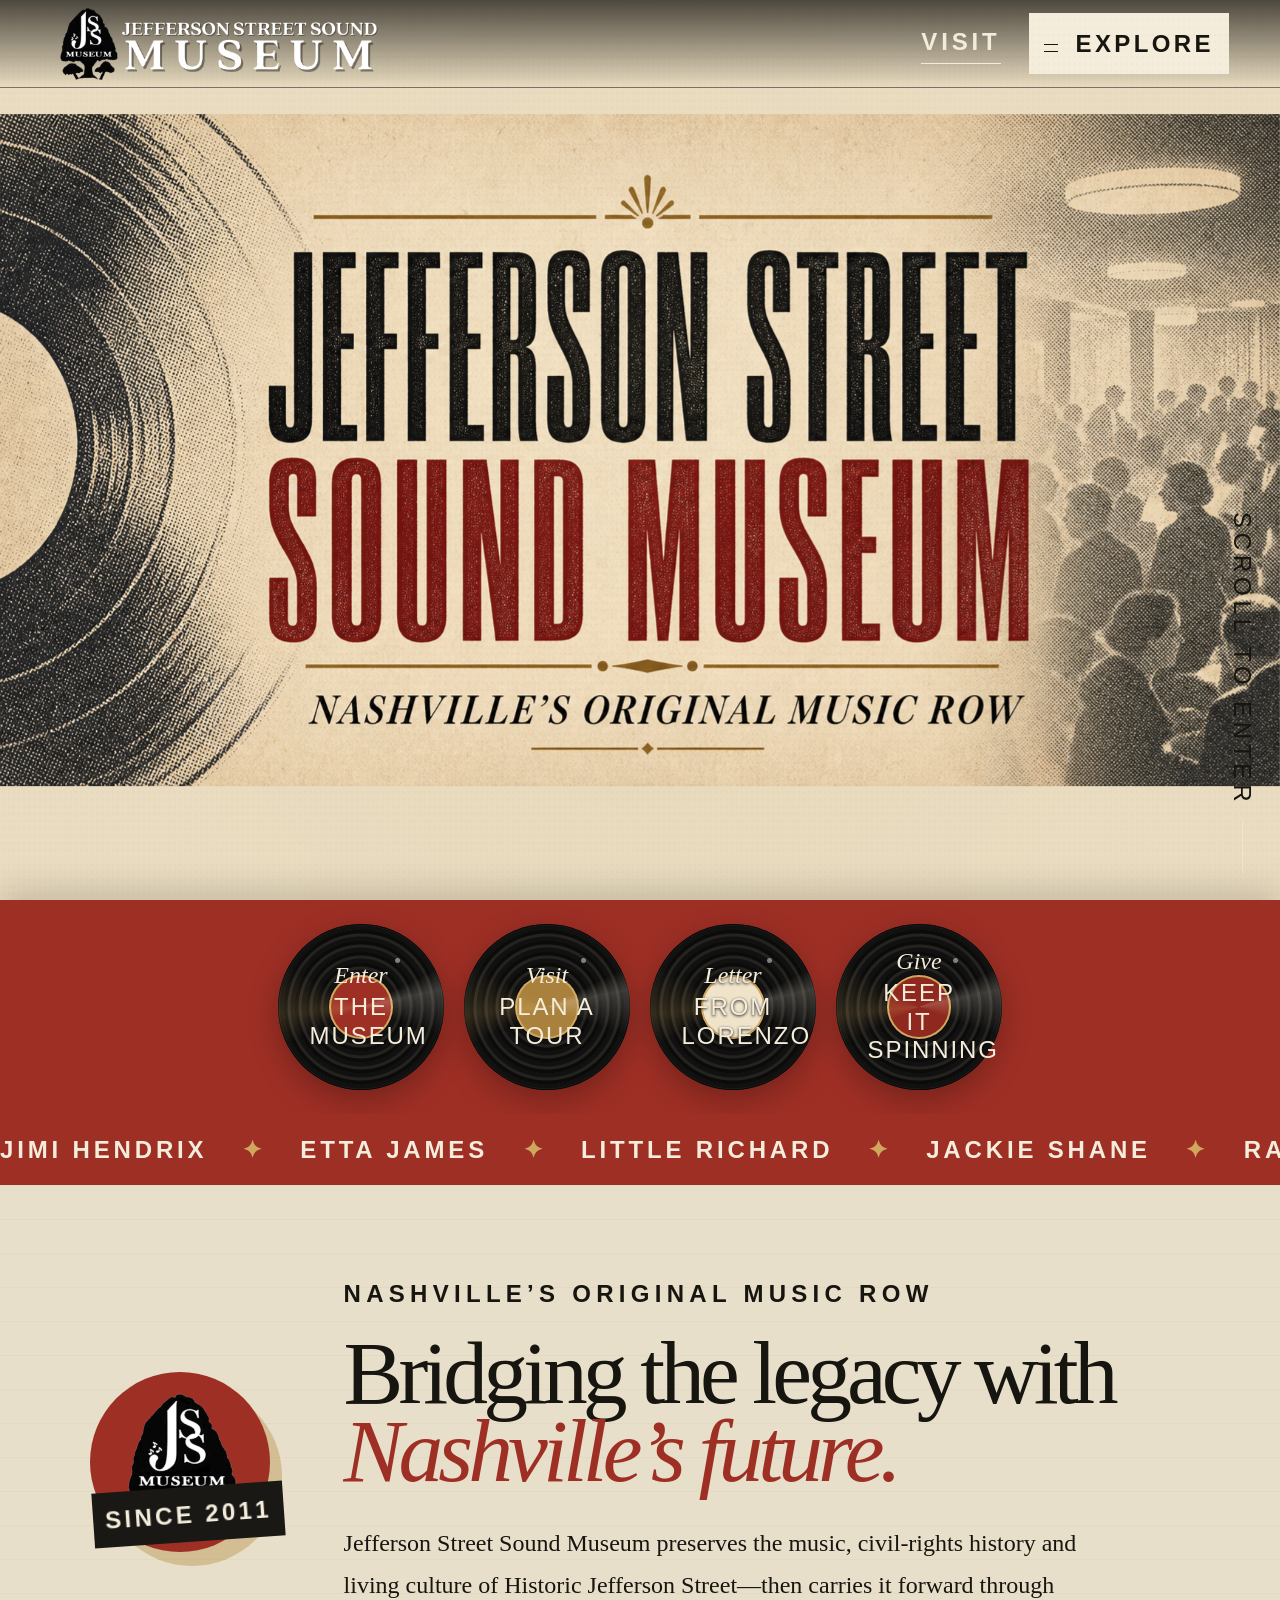
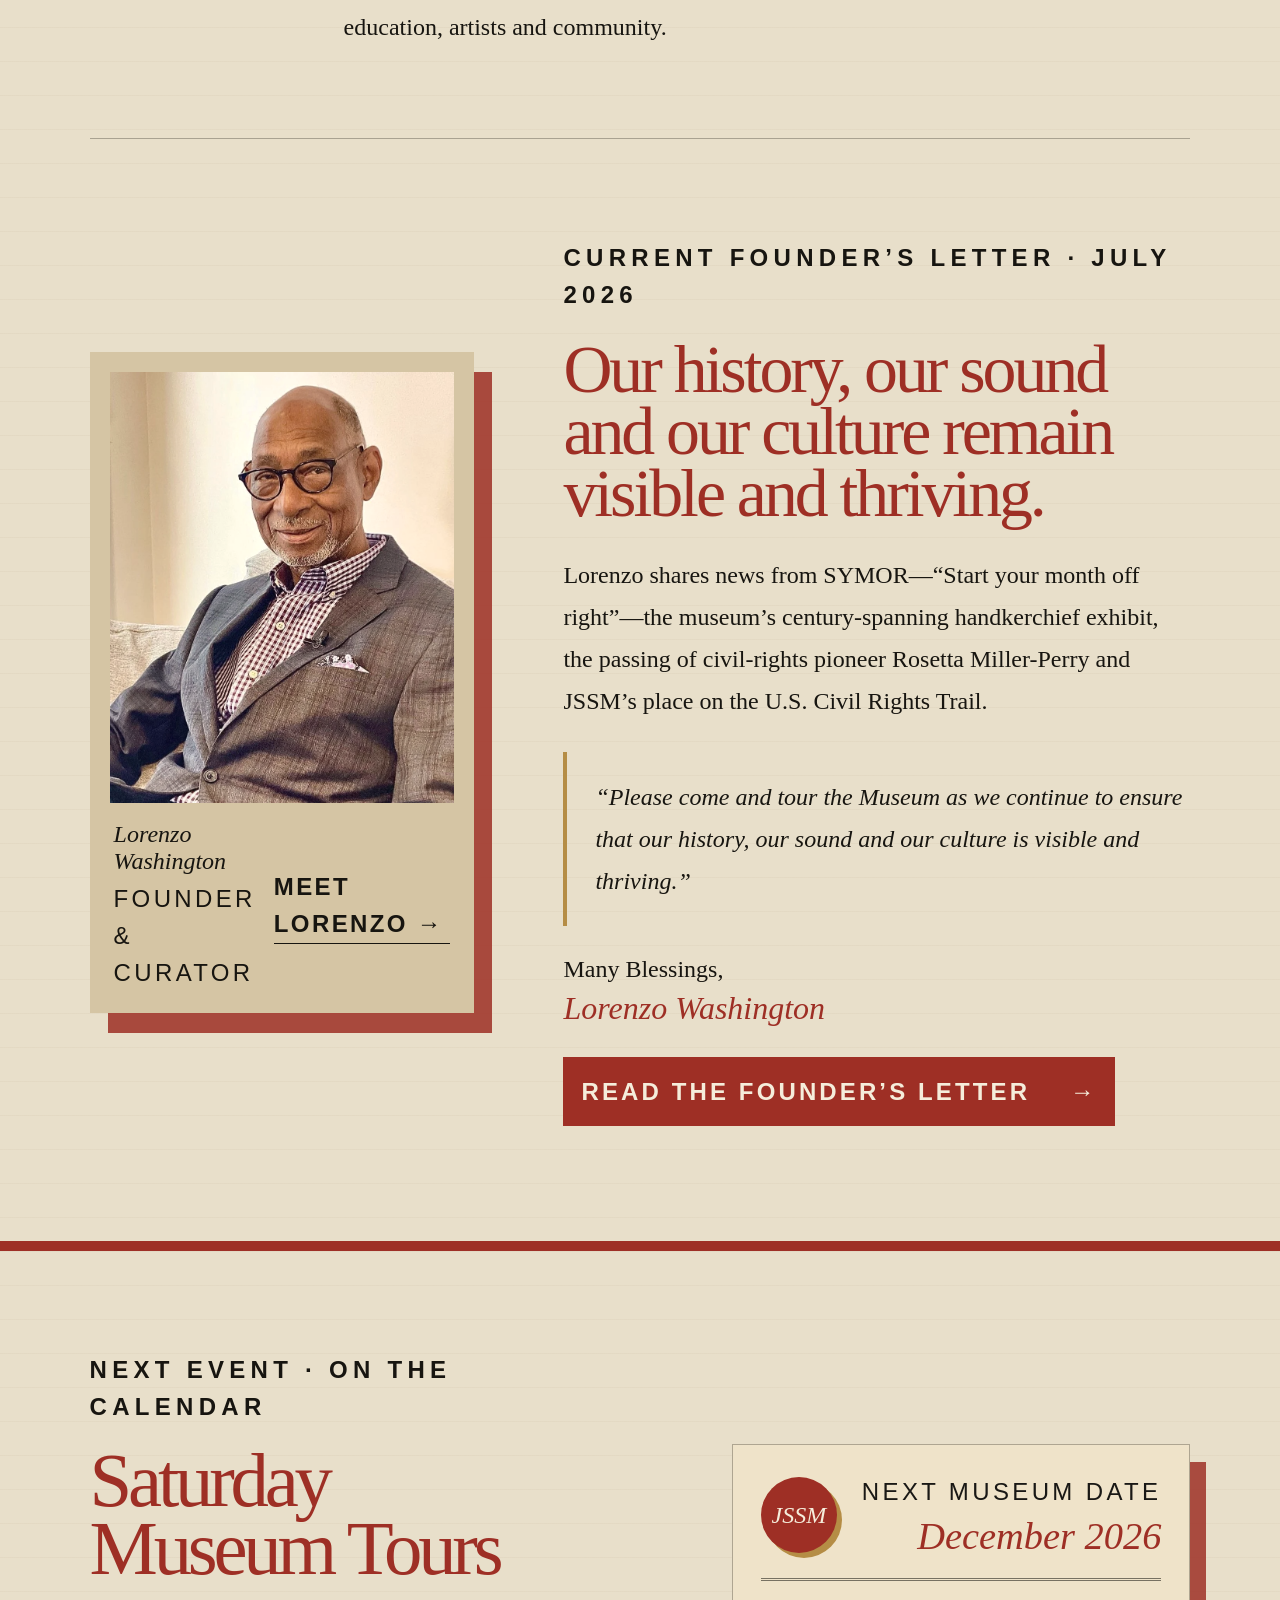
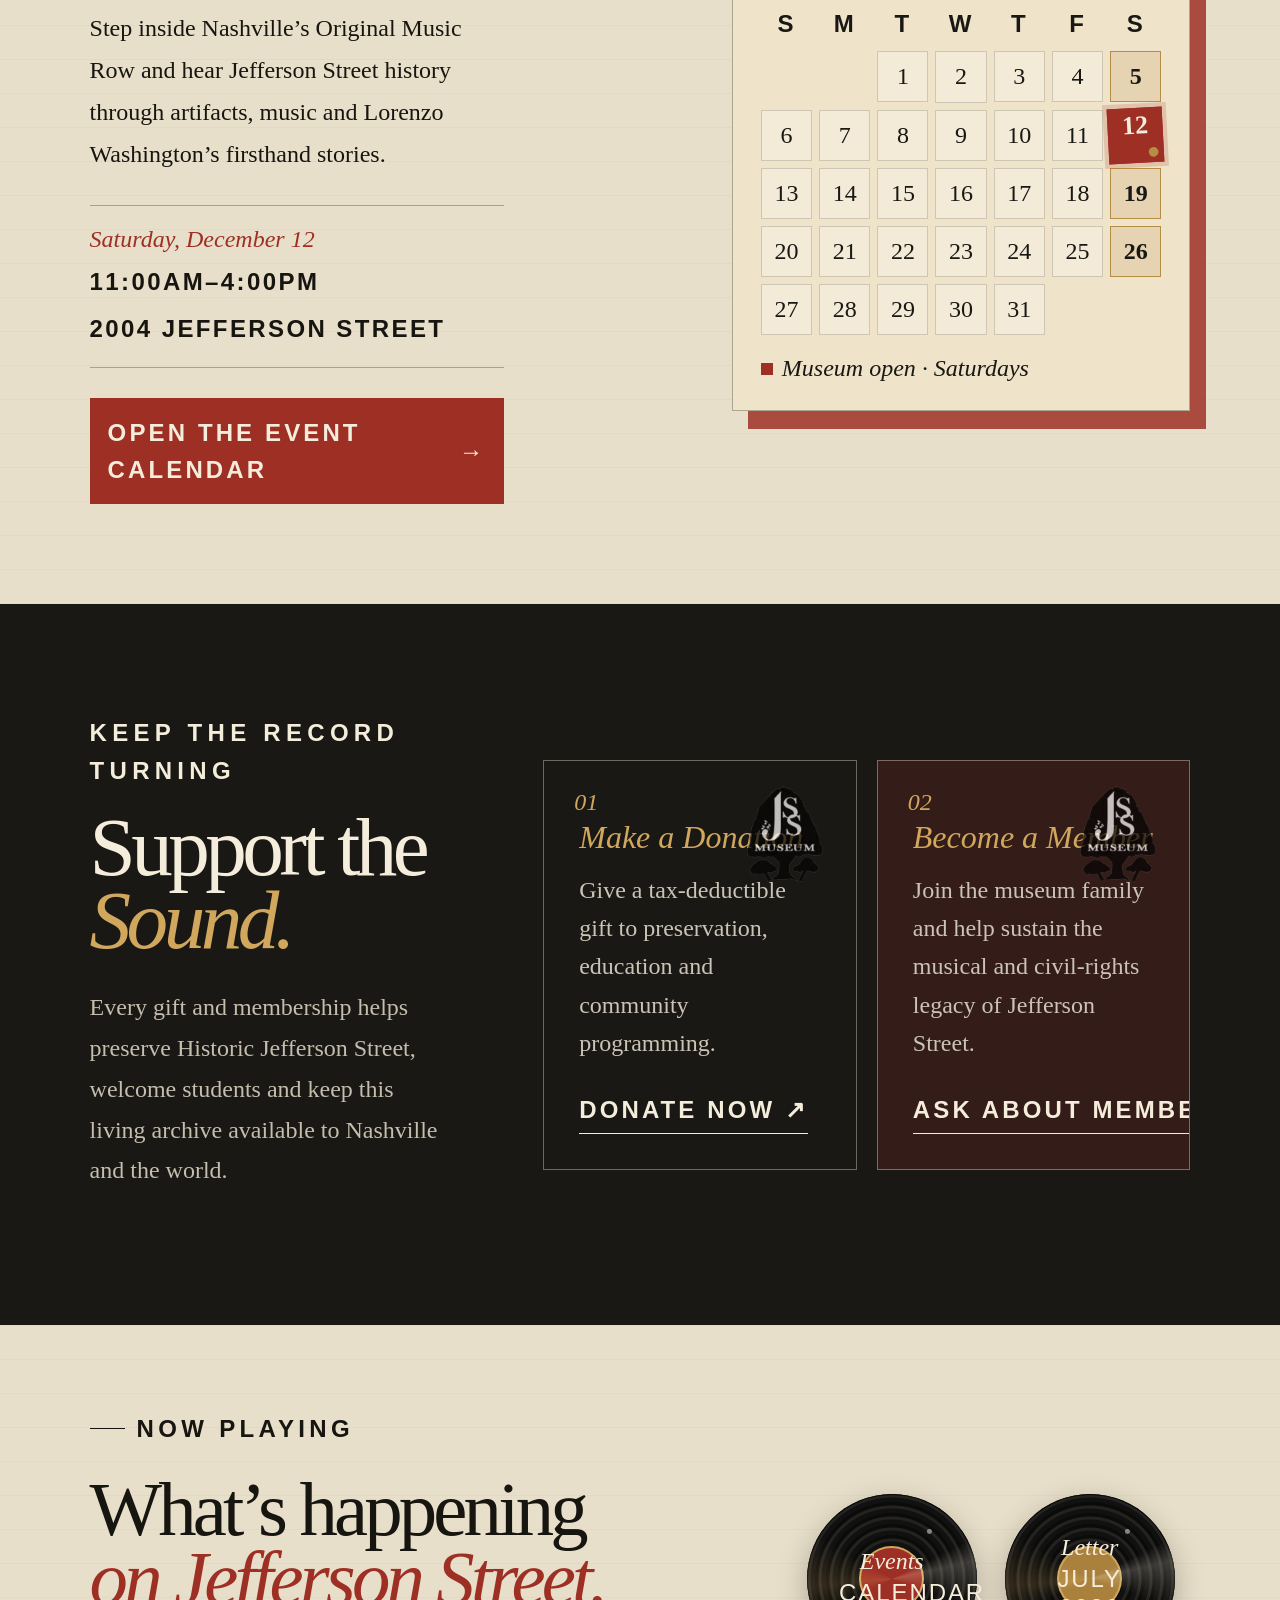
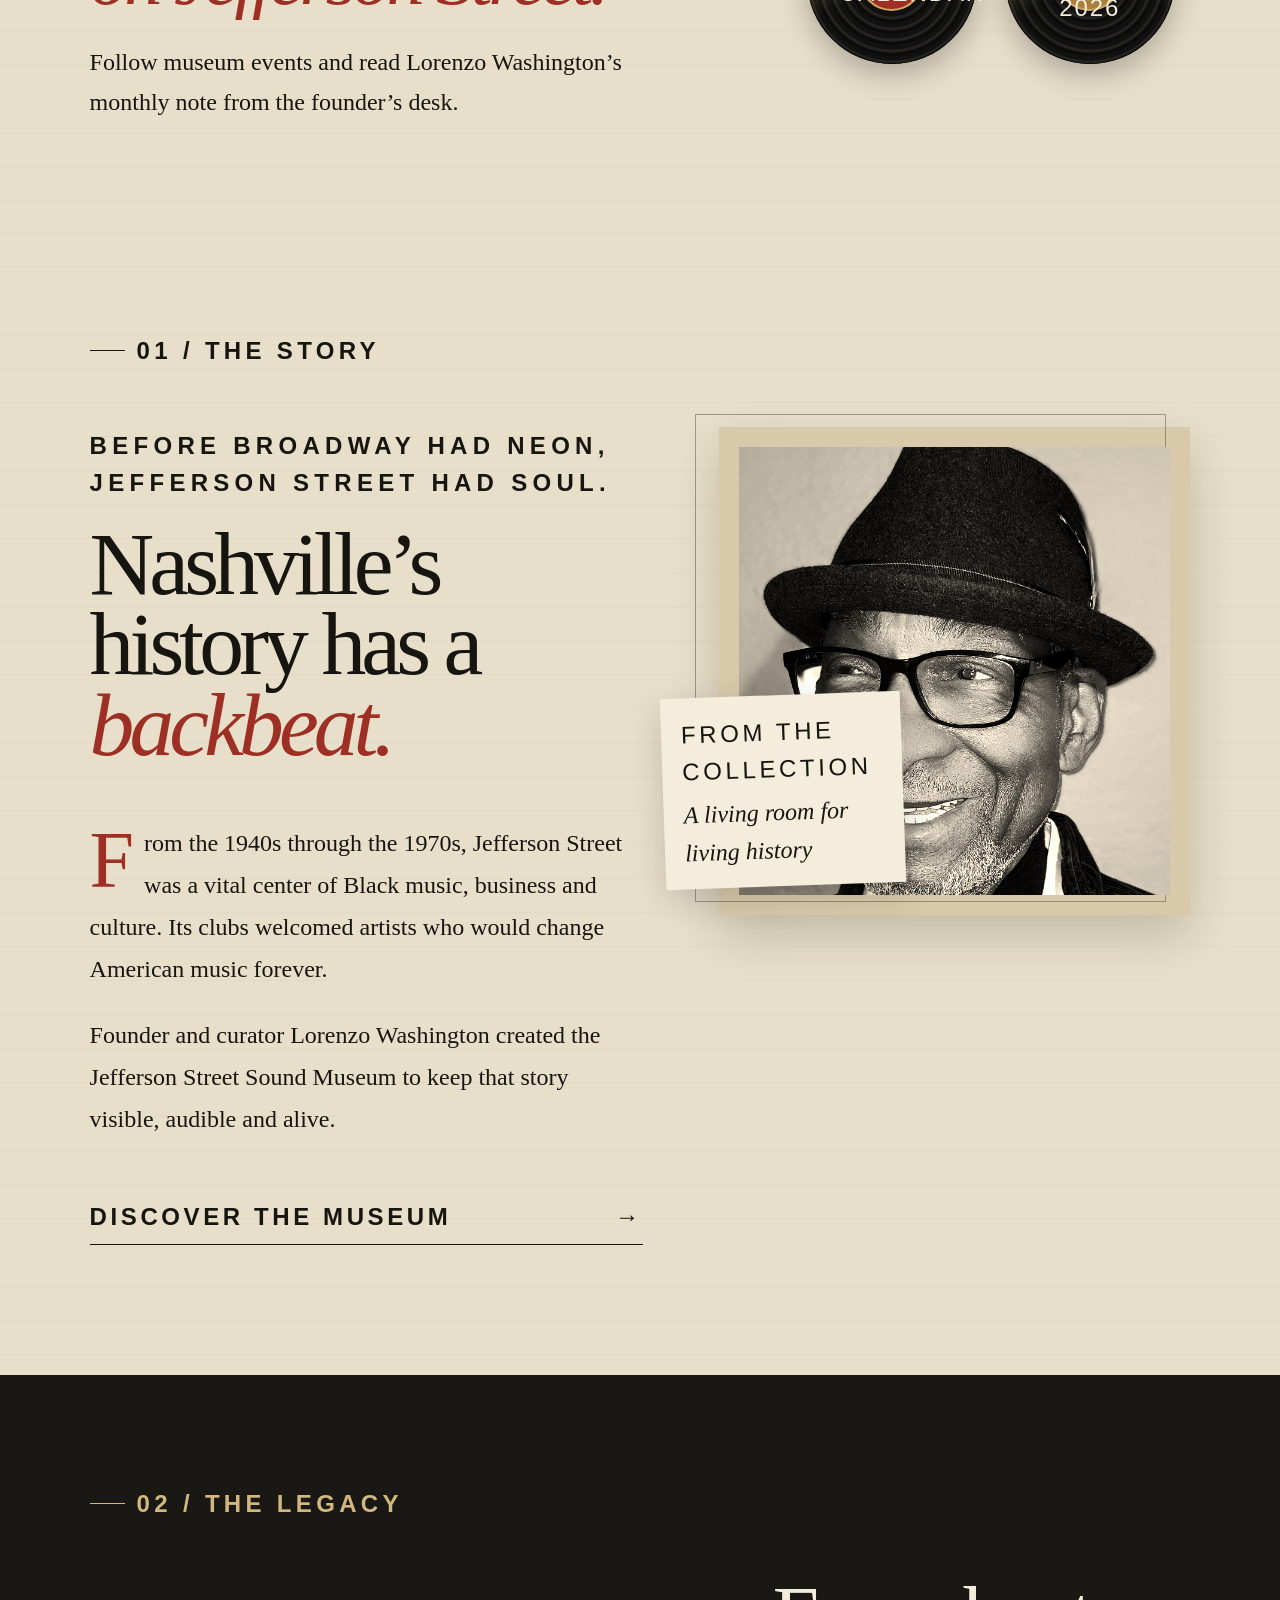
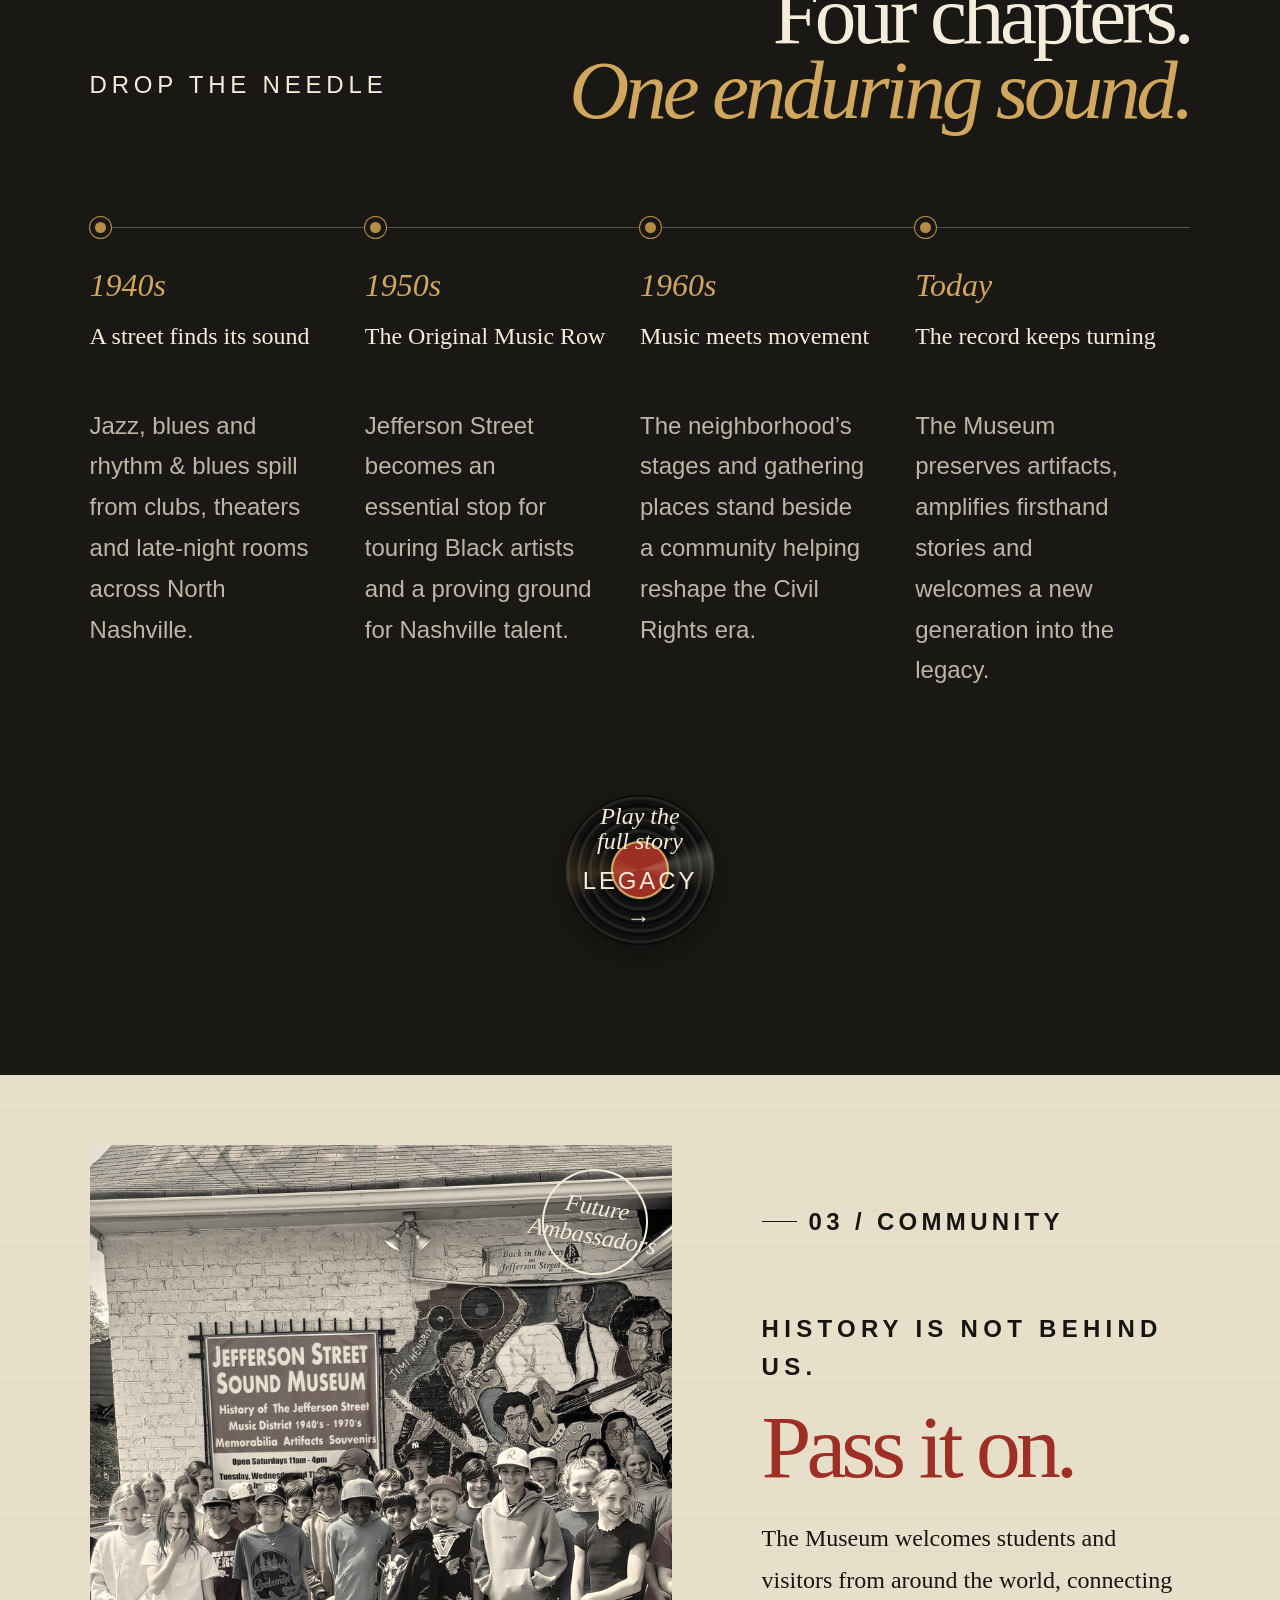
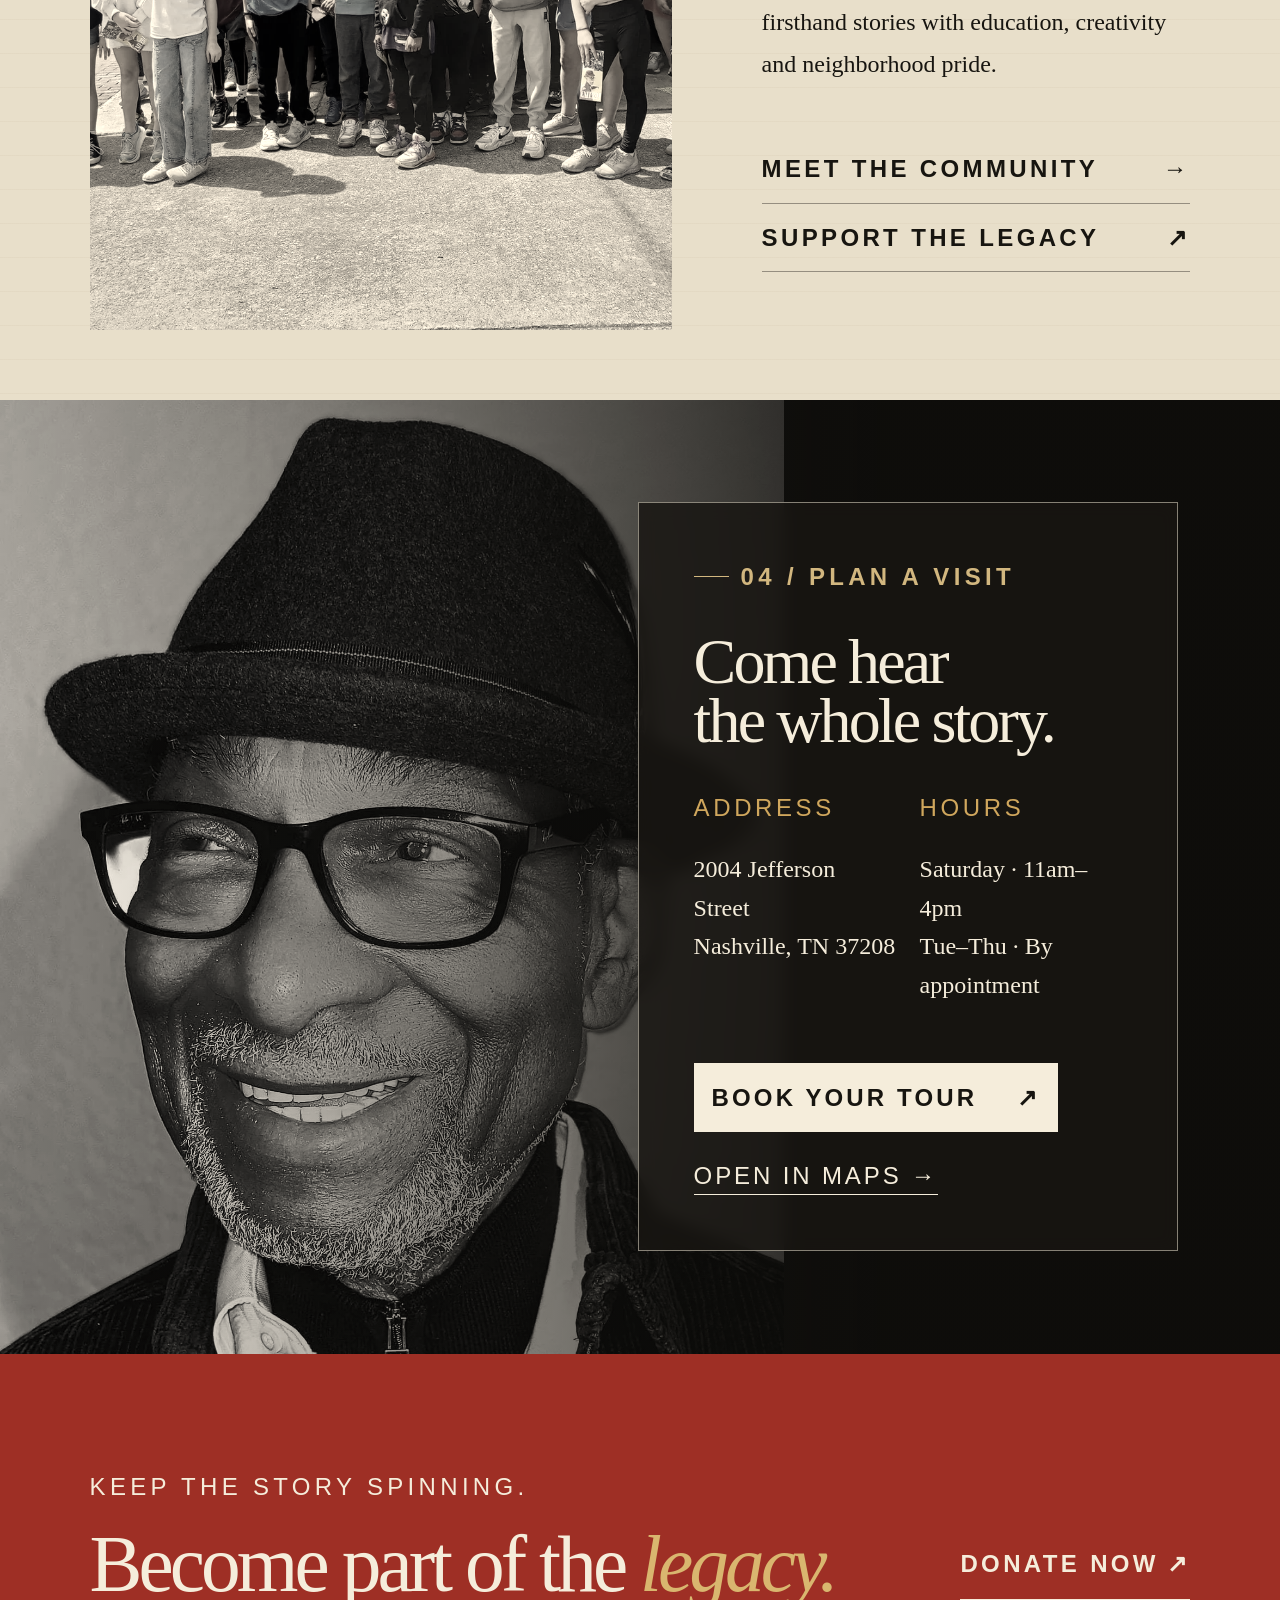
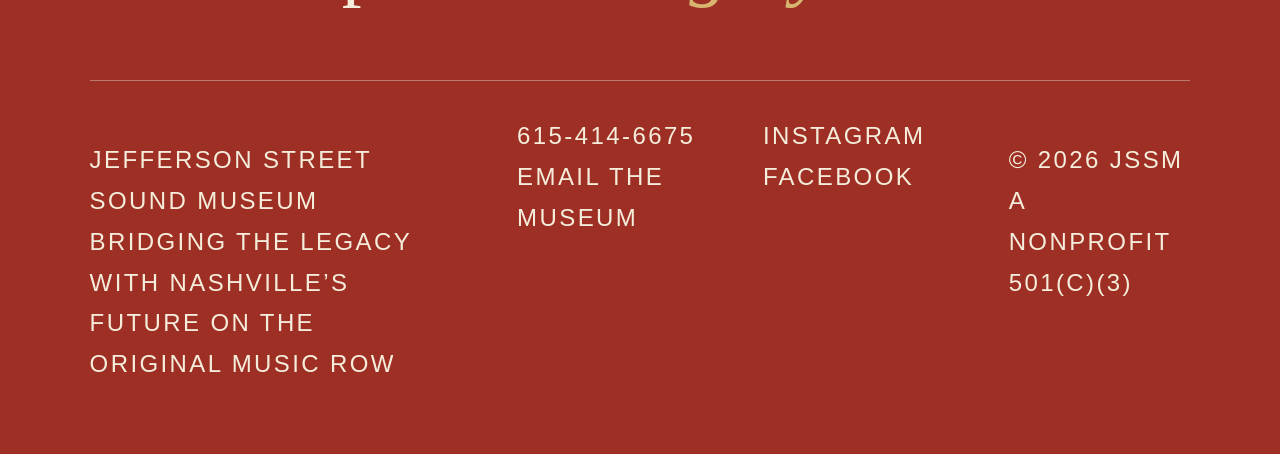
==== commit 45d33b55: "Set 18pt minimum font size site-wide" ====
--- a/index.html
+++ b/index.html
@@ -13,8 +13,8 @@
   <meta name="twitter:image" content="https://jeffersonstreetsoundmuseum.com/images/social-preview.png">
   <title>Jefferson Street Sound Museum | Bridging Legacy and Nashville’s Future</title>
   <link rel="icon" href="images/jssm-logo.webp">
-  <link rel="stylesheet" href="styles.css?v=7">
-  <script src="script.js?v=7" defer></script>
+  <link rel="stylesheet" href="styles.css?v=8">
+  <script src="script.js?v=8" defer></script>
 </head>
 <body>
   <a class="skip-link" href="#story">Skip to the story</a>
@@ -72,7 +72,7 @@
       </div>
       <div class="calendar-board calendar-board-featured" data-mini-calendar data-reveal aria-label="Museum event calendar">
         <div class="calendar-board-head"><span>JSSM</span><div><small>Next museum date</small><strong data-calendar-month>Calendar</strong></div></div>
-        <div class="calendar-weekdays" aria-hidden="true"><span>Sun</span><span>Mon</span><span>Tue</span><span>Wed</span><span>Thu</span><span>Fri</span><span>Sat</span></div>
+        <div class="calendar-weekdays" aria-hidden="true"><span>S</span><span>M</span><span>T</span><span>W</span><span>T</span><span>F</span><span>S</span></div>
         <div class="calendar-days" data-calendar-days></div>
         <p><i aria-hidden="true"></i> Museum open · Saturdays</p>
       </div>
--- a/styles.css
+++ b/styles.css
@@ -1,7 +1,7 @@
 :root { --ink:#171510; --paper:#e8dfca; --red:#9e2f25; --gold:#b58d45; --cream:#f5eddb; --night:#191815; }
 * { box-sizing:border-box; }
 html { scroll-behavior:smooth; }
-body { margin:0; color:var(--ink); background:var(--paper); font:1.1667rem/1.55 Arial,Helvetica,sans-serif; }
+body { margin:0; color:var(--ink); background:var(--paper); font:1.5rem/1.55 Arial,Helvetica,sans-serif; }
 body::before { content:""; position:fixed; inset:-3%; z-index:20; pointer-events:none; opacity:.2; background-image:radial-gradient(circle at 17% 13%,rgba(45,35,18,.12) 0 1px,transparent 1.5px),radial-gradient(circle at 73% 61%,rgba(255,255,255,.12) 0 1px,transparent 1.5px); background-size:5px 7px,9px 11px; mix-blend-mode:multiply; transform:translate3d(0,var(--page-texture-shift,0),0) scale(1.04); will-change:transform; }
 body::after { content:""; position:fixed; z-index:19; inset:0; pointer-events:none; opacity:var(--ambient-strength,.14); background:radial-gradient(circle 430px at var(--mouse-x,50%) var(--mouse-y,42%),rgba(255,239,198,.82),transparent 72%),radial-gradient(circle 760px at calc(100% - var(--mouse-x,50%)) calc(100% - var(--mouse-y,42%)),rgba(76,22,16,.58),transparent 74%); mix-blend-mode:soft-light; transition:opacity .32s ease; }
 a { color:inherit; text-decoration:none; }
@@ -13,80 +13,80 @@
 .site-header.is-hidden { transform:translateY(-110%); }
 .wordmark { display:flex; align-items:center; }
 .wordmark img { display:block; width:min(330px,34vw); height:auto; }
-.header-actions { display:flex; align-items:center; gap:28px; text-transform:uppercase; letter-spacing:.16em; font-size:1.1667rem; font-weight:700; }
+.header-actions { display:flex; align-items:center; gap:28px; text-transform:uppercase; letter-spacing:.16em; font-size:1.5rem; font-weight:700; }
 .visit-link { border-bottom:1px solid currentColor; padding-bottom:3px; }
-.menu-button { cursor:pointer; border:0; background:var(--cream); color:var(--ink); padding:12px 15px; text-transform:uppercase; font-size:1.1667rem; letter-spacing:.14em; }
+.menu-button { cursor:pointer; border:0; background:var(--cream); color:var(--ink); padding:12px 15px; text-transform:uppercase; font-size:1.5rem; letter-spacing:.14em; }
 .menu-button i { display:inline-block; width:14px; height:8px; margin-right:8px; border-top:1px solid; border-bottom:1px solid; }
 
 /* Version 4: a record that keeps navigation within reach */
 .floating-record-nav { --floating-record-spin:0deg; position:fixed; z-index:24; right:clamp(18px,3vw,42px); bottom:clamp(18px,4vh,38px); display:flex; flex-direction:column; align-items:center; gap:7px; opacity:0; visibility:hidden; transform:translate3d(0,28px,0) scale(.82); transition:opacity .38s ease,transform .48s cubic-bezier(.2,.8,.2,1),visibility 0s linear .48s; pointer-events:none; }
 .floating-record-nav.is-visible { opacity:1; visibility:visible; transform:none; transition-delay:0s; pointer-events:auto; }
-.floating-record-button { position:relative; isolation:isolate; width:108px; aspect-ratio:1; padding:0; overflow:hidden; border:1px solid rgba(245,237,219,.48); border-radius:50%; cursor:pointer; color:var(--cream); background:repeating-radial-gradient(circle,#0a0a09 0 4px,#292722 5px 7px,#0d0d0c 8px 11px); box-shadow:0 16px 34px rgba(0,0,0,.38),inset 0 0 0 1px #050504; transform:rotate(var(--floating-record-spin)); transition:box-shadow .3s ease,filter .3s ease; will-change:transform; }
+.floating-record-button { position:relative; isolation:isolate; width:136px; aspect-ratio:1; padding:0; overflow:hidden; border:1px solid rgba(245,237,219,.48); border-radius:50%; cursor:pointer; color:var(--cream); background:repeating-radial-gradient(circle,#0a0a09 0 4px,#292722 5px 7px,#0d0d0c 8px 11px); box-shadow:0 16px 34px rgba(0,0,0,.38),inset 0 0 0 1px #050504; transform:rotate(var(--floating-record-spin)); transition:box-shadow .3s ease,filter .3s ease; will-change:transform; }
 .floating-record-button::before { content:""; position:absolute; z-index:-1; inset:23%; border-radius:50%; background:var(--cream); box-shadow:0 0 0 3px var(--gold); }
 .floating-record-button img { position:absolute; left:32%; top:27%; width:36%; height:auto; }
-.floating-record-button span { position:absolute; left:50%; bottom:13px; min-width:58px; padding:5px 9px; color:var(--cream); background:var(--red); border:1px solid #d0a75d; border-radius:20px; transform:translateX(-50%); text-transform:uppercase; letter-spacing:.14em; font-size:1.1667rem; font-weight:700; }
+.floating-record-button span { position:absolute; left:50%; bottom:13px; min-width:98px; padding:5px 9px; color:var(--cream); background:var(--red); border:1px solid #d0a75d; border-radius:24px; transform:translateX(-50%); text-transform:uppercase; letter-spacing:.1em; font-size:1.5rem; font-weight:700; }
 .floating-record-button:hover,.floating-record-button:focus-visible { box-shadow:0 21px 42px rgba(0,0,0,.48),0 0 0 4px rgba(181,141,69,.28); filter:brightness(1.1); outline:none; }
-.floating-home-link { padding:7px 11px; border:1px solid rgba(245,237,219,.55); border-radius:20px; color:var(--cream); background:rgba(23,21,16,.9); box-shadow:0 7px 18px rgba(0,0,0,.24); text-transform:uppercase; letter-spacing:.13em; font-size:1.1667rem; font-weight:700; backdrop-filter:blur(5px); }
-.floating-home-link b { color:#d0a75d; font-size:1.1667rem; }
+.floating-home-link { padding:7px 11px; border:1px solid rgba(245,237,219,.55); border-radius:20px; color:var(--cream); background:rgba(23,21,16,.9); box-shadow:0 7px 18px rgba(0,0,0,.24); text-transform:uppercase; letter-spacing:.13em; font-size:1.5rem; font-weight:700; backdrop-filter:blur(5px); }
+.floating-home-link b { color:#d0a75d; font-size:1.5rem; }
 .floating-home-link:hover,.floating-home-link:focus-visible { color:var(--ink); background:var(--cream); outline:2px solid var(--gold); outline-offset:2px; }
 .menu-open .floating-record-nav { opacity:0; pointer-events:none; }
 
 .menu-drawer { position:fixed; z-index:30; inset:0; display:flex; flex-direction:column; padding:30px 5vw; color:var(--cream); background:var(--red); transform:translateY(-105%); opacity:0; transition:transform .7s cubic-bezier(.77,0,.18,1), opacity .5s; visibility:hidden; }
 .menu-drawer.is-open { transform:translateY(0); opacity:1; visibility:visible; }
-.menu-top { display:flex; justify-content:space-between; align-items:center; min-height:72px; padding-bottom:18px; border-bottom:1px solid rgba(245,237,219,.45); text-transform:uppercase; letter-spacing:.18em; font-size:1.1667rem; }
+.menu-top { display:flex; justify-content:space-between; align-items:center; min-height:72px; padding-bottom:18px; border-bottom:1px solid rgba(245,237,219,.45); text-transform:uppercase; letter-spacing:.18em; font-size:1.5rem; }
 .menu-brand { width:min(360px,55vw); height:auto; }
 .menu-top button { border:0; background:none; cursor:pointer; text-transform:uppercase; letter-spacing:.15em; }
 .menu-drawer nav { display:grid; margin:auto 0; }
 .menu-drawer nav a { display:flex; align-items:baseline; gap:24px; width:max-content; font:italic 5.5vw/1.1 Georgia,serif; transition:transform .3s, color .3s; }
 .menu-drawer nav a:hover { color:#fff; transform:translateX(18px); }
-.menu-drawer nav span { width:28px; font:600 1.1667rem Arial,sans-serif; letter-spacing:.16em; }
-.menu-footer { font:1.1667rem/1 Arial,sans-serif; letter-spacing:.16em; text-transform:uppercase; }
+.menu-drawer nav span { width:28px; font:600 1.5rem Arial,sans-serif; letter-spacing:.16em; }
+.menu-footer { font:1.5rem/1 Arial,sans-serif; letter-spacing:.16em; text-transform:uppercase; }
 
 .hero { position:relative; min-height:100svh; overflow:hidden; display:flex; align-items:flex-end; color:var(--cream); background:#111; }
 .hero-photo,.hero-wash { position:absolute; inset:0; }
 .hero-photo { background:url('/images/museum-gathering.webp') center 42%/cover no-repeat; filter:grayscale(1) sepia(.25) contrast(1.15); transform:scale(1.02); }
 .hero-wash { background:linear-gradient(90deg,rgba(12,11,8,.92) 0%,rgba(12,11,8,.6) 44%,rgba(12,11,8,.12) 75%),linear-gradient(0deg,rgba(12,11,8,.7),transparent 48%); }
 .hero-copy { position:relative; z-index:2; width:min(840px,90vw); margin:0 0 9vh 7vw; }
-.eyebrow,.kicker { margin:0 0 22px; text-transform:uppercase; letter-spacing:.22em; font-size:1.1667rem; font-weight:700; }
+.eyebrow,.kicker { margin:0 0 22px; text-transform:uppercase; letter-spacing:.22em; font-size:1.5rem; font-weight:700; }
 .hero h1 { margin:0; max-width:820px; font:400 clamp(4.2rem,9.2vw,9.5rem)/.78 Georgia,serif; letter-spacing:-.07em; }
 .hero h1 span,.hero h1 em { display:block; }
 .hero h1 em { color:#d0a75d; font-weight:400; }
-.intro { max-width:590px; margin:34px 0; font:1.1667rem/1.65 Georgia,serif; }
-.ticket-button { display:inline-flex; align-items:center; justify-content:space-between; gap:40px; padding:16px 18px; min-width:270px; background:var(--red); color:var(--cream); text-transform:uppercase; letter-spacing:.13em; font-size:1.1667rem; font-weight:700; transition:background .3s, transform .3s; }
+.intro { max-width:590px; margin:34px 0; font:1.5rem/1.65 Georgia,serif; }
+.ticket-button { display:inline-flex; align-items:center; justify-content:space-between; gap:40px; padding:16px 18px; min-width:270px; background:var(--red); color:var(--cream); text-transform:uppercase; letter-spacing:.13em; font-size:1.5rem; font-weight:700; transition:background .3s, transform .3s; }
 .ticket-button:hover { background:#bd3d30; transform:translateY(-3px); }
 .hero-seal { position:absolute; z-index:3; right:6vw; bottom:9vh; width:132px; aspect-ratio:1; display:flex; flex-direction:column; justify-content:center; text-align:center; border:1px solid rgba(245,237,219,.7); border-radius:50%; transform:rotate(7deg); }
-.hero-seal b { font-size:1.1667rem; letter-spacing:.18em; }
-.hero-seal strong { font:italic 1.1667rem Georgia,serif; margin:5px 0; }
-.scroll-cue { position:absolute; z-index:2; right:1.8vw; top:46%; display:flex; gap:12px; align-items:center; writing-mode:vertical-rl; text-transform:uppercase; letter-spacing:.2em; font-size:1.1667rem; }
+.hero-seal b { font-size:1.5rem; letter-spacing:.18em; }
+.hero-seal strong { font:italic 1.5rem Georgia,serif; margin:5px 0; }
+.scroll-cue { position:absolute; z-index:2; right:1.8vw; top:46%; display:flex; gap:12px; align-items:center; writing-mode:vertical-rl; text-transform:uppercase; letter-spacing:.2em; font-size:1.5rem; }
 .scroll-cue span { display:block; width:1px; height:54px; background:rgba(245,237,219,.6); }
 
 .marquee { overflow:hidden; background:var(--red); color:var(--cream); padding:17px 0; white-space:nowrap; }
 .marquee div { width:max-content; animation:marquee 30s linear infinite; }
-.marquee span { text-transform:uppercase; letter-spacing:.16em; font-size:1.1667rem; font-weight:700; }
+.marquee span { text-transform:uppercase; letter-spacing:.16em; font-size:1.5rem; font-weight:700; }
 .marquee i { color:#d0a75d; font-style:normal; margin:0 24px; }
 @keyframes marquee { to { transform:translateX(-50%); } }
 
 .paper { background-color:var(--paper); background-image:linear-gradient(rgba(107,82,45,.04) 1px,transparent 1px); background-size:100% 34px; }
 .story { padding:100px 7vw 130px; }
-.section-tag { display:flex; align-items:center; gap:12px; text-transform:uppercase; letter-spacing:.18em; font-size:1.1667rem; font-weight:700; }
+.section-tag { display:flex; align-items:center; gap:12px; text-transform:uppercase; letter-spacing:.18em; font-size:1.5rem; font-weight:700; }
 .section-tag::before { content:""; width:35px; height:1px; background:currentColor; }
 .section-tag.light { color:#d2b77f; }
 .story-grid { display:grid; grid-template-columns:minmax(0,1.08fr) minmax(390px,.92fr); grid-template-rows:auto 1fr; gap:32px 6vw; align-items:start; margin:58px 0 0; }
 .story h2,.community h2 { margin:0; max-width:760px; font:400 clamp(3.5rem,7vw,7rem)/.9 Georgia,serif; letter-spacing:-.055em; }
 .story h2 em,.community h2 { color:var(--red); font-weight:400; }
-.story-copy { grid-column:1; grid-row:2; max-width:700px; padding-top:0; font:1.1667rem/1.75 Georgia,serif; }
+.story-copy { grid-column:1; grid-row:2; max-width:700px; padding-top:0; font:1.5rem/1.75 Georgia,serif; }
 .story-copy p:first-child::first-letter { float:left; color:var(--red); font-size:5rem; line-height:.7; padding:10px 10px 0 0; }
-.story-copy a { display:inline-flex; justify-content:space-between; width:100%; margin-top:26px; padding:13px 0; border-bottom:1px solid; text-transform:uppercase; letter-spacing:.15em; font:700 1.1667rem Arial,sans-serif; }
+.story-copy a { display:inline-flex; justify-content:space-between; width:100%; margin-top:26px; padding:13px 0; border-bottom:1px solid; text-transform:uppercase; letter-spacing:.15em; font:700 1.5rem Arial,sans-serif; }
 .archival-photo { position:relative; grid-column:2; grid-row:1 / span 2; width:100%; margin:0; }
 .archival-photo::before { content:""; position:absolute; inset:-13px 24px 13px -24px; border:1px solid rgba(23,21,16,.35); }
 .archival-photo img { position:relative; display:block; width:100%; height:clamp(430px,47vw,590px); object-fit:cover; object-position:center 28%; filter:grayscale(.92) sepia(.35) contrast(1.08); }
 .archival-photo figcaption { position:absolute; left:-120px; bottom:30px; width:240px; padding:18px 20px; background:var(--cream); box-shadow:0 10px 35px rgba(0,0,0,.16); transform:rotate(-2deg); }
-.archival-photo figcaption span { display:block; margin-bottom:6px; text-transform:uppercase; letter-spacing:.15em; font-size:1.1667rem; }
-.archival-photo figcaption b { font:italic 1.1667rem Georgia,serif; }
+.archival-photo figcaption span { display:block; margin-bottom:6px; text-transform:uppercase; letter-spacing:.15em; font-size:1.5rem; }
+.archival-photo figcaption b { font:italic 1.5rem Georgia,serif; }
 
 .legacy { padding:110px 7vw 130px; color:var(--cream); background:var(--night); }
 .legacy-heading { display:flex; justify-content:space-between; align-items:flex-end; margin:56px 0 90px; }
-.legacy-heading>p { text-transform:uppercase; letter-spacing:.2em; font-size:1.1667rem; }
+.legacy-heading>p { text-transform:uppercase; letter-spacing:.2em; font-size:1.5rem; }
 .legacy h2 { margin:0; text-align:right; font:400 clamp(3rem,6.5vw,6.6rem)/.9 Georgia,serif; letter-spacing:-.05em; }
 .legacy h2 em { color:#d0a75d; font-weight:400; }
 .timeline { position:relative; display:grid; grid-template-columns:repeat(4,1fr); }
@@ -94,54 +94,54 @@
 .timeline article { position:relative; padding:50px 2.3vw 0 0; }
 .record-dot { position:absolute; top:0; left:0; width:21px; height:21px; border:5px solid var(--night); border-radius:50%; background:var(--gold); box-shadow:0 0 0 1px var(--gold); }
 .timeline article>span { color:#d0a75d; font:italic 2rem Georgia,serif; }
-.timeline h3 { min-height:58px; margin:17px 0 13px; font:1.45rem/1.05 Georgia,serif; }
-.timeline p { max-width:230px; color:#bdb6a7; font-size:1.1667rem; line-height:1.7; }
+.timeline h3 { min-height:58px; margin:17px 0 13px; font:1.5rem/1.05 Georgia,serif; }
+.timeline p { max-width:230px; color:#bdb6a7; font-size:1.5rem; line-height:1.7; }
 
 .community { display:grid; grid-template-columns:1.05fr .95fr; min-height:760px; }
 .community-photo { position:relative; margin:70px 0 70px 7vw; overflow:hidden; }
 .community-photo img { width:100%; height:100%; object-fit:cover; filter:grayscale(.9) sepia(.3); }
-.photo-stamp { position:absolute; right:24px; top:24px; width:106px; aspect-ratio:1; display:grid; place-content:center; text-align:center; border-radius:50%; border:2px solid var(--cream); color:var(--cream); font:italic 1.1667rem/1.2 Georgia,serif; transform:rotate(10deg); }
+.photo-stamp { position:absolute; right:24px; top:24px; width:106px; aspect-ratio:1; display:grid; place-content:center; text-align:center; border-radius:50%; border:2px solid var(--cream); color:var(--cream); font:italic 1.5rem/1.2 Georgia,serif; transform:rotate(10deg); }
 .community-copy { display:flex; flex-direction:column; justify-content:center; padding:10vw 7vw; }
 .community-copy .section-tag { margin-bottom:70px; }
-.community-copy>p:not(.kicker) { max-width:520px; margin:30px 0; font:1.1667rem/1.75 Georgia,serif; }
+.community-copy>p:not(.kicker) { max-width:520px; margin:30px 0; font:1.5rem/1.75 Georgia,serif; }
 .community-actions { display:grid; gap:0; margin-top:20px; }
-.community-actions a { display:flex; justify-content:space-between; padding:15px 0; border-bottom:1px solid rgba(23,21,16,.4); text-transform:uppercase; letter-spacing:.14em; font-size:1.1667rem; font-weight:700; }
+.community-actions a { display:flex; justify-content:space-between; padding:15px 0; border-bottom:1px solid rgba(23,21,16,.4); text-transform:uppercase; letter-spacing:.14em; font-size:1.5rem; font-weight:700; }
 
 .visit { position:relative; min-height:820px; display:flex; align-items:center; justify-content:flex-end; overflow:hidden; padding:8vw; background:#181612; color:var(--cream); }
 .visit-image { position:absolute; inset:0; background:linear-gradient(90deg,rgba(12,11,8,.2),rgba(12,11,8,.84) 70%),url('/images/museum-founder.webp') 15% center/cover no-repeat; filter:sepia(.25) saturate(.7); }
 .visit-card { position:relative; z-index:2; width:min(540px,100%); padding:55px; border:1px solid rgba(245,237,219,.5); background:rgba(24,22,18,.84); backdrop-filter:blur(8px); }
 .visit-card h2 { margin:38px 0; font:400 clamp(3rem,5vw,5rem)/.92 Georgia,serif; letter-spacing:-.045em; }
 .visit-details { display:grid; grid-template-columns:1fr 1fr; gap:24px; margin-bottom:35px; }
-.visit-details span { color:#d0a75d; text-transform:uppercase; letter-spacing:.15em; font-size:1.1667rem; }
-.visit-details p { font:1.1667rem/1.6 Georgia,serif; }
+.visit-details span { color:#d0a75d; text-transform:uppercase; letter-spacing:.15em; font-size:1.5rem; }
+.visit-details p { font:1.5rem/1.6 Georgia,serif; }
 .ticket-button.inverse { background:var(--cream); color:var(--ink); }
-.map-link { display:block; width:max-content; margin-top:25px; text-transform:uppercase; letter-spacing:.12em; border-bottom:1px solid; font-size:1.1667rem; }
+.map-link { display:block; width:max-content; margin-top:25px; text-transform:uppercase; letter-spacing:.12em; border-bottom:1px solid; font-size:1.5rem; }
 
 footer { padding:90px 7vw 45px; color:var(--cream); background:var(--red); }
 .footer-top { display:flex; align-items:flex-end; justify-content:space-between; gap:50px; padding-bottom:80px; }
-.footer-top p { text-transform:uppercase; letter-spacing:.18em; font-size:1.1667rem; }
+.footer-top p { text-transform:uppercase; letter-spacing:.18em; font-size:1.5rem; }
 .footer-top h2 { margin:14px 0 0; font:400 clamp(3.2rem,6.2vw,6rem)/.9 Georgia,serif; letter-spacing:-.05em; }
 .footer-top h2 em { color:#d9b66f; font-weight:400; }
-.footer-top>a { display:flex; justify-content:space-between; min-width:230px; padding:17px 0; border-bottom:1px solid; text-transform:uppercase; letter-spacing:.14em; font-size:1.1667rem; font-weight:700; }
-.footer-bottom { display:grid; grid-template-columns:2fr 1fr 1fr 1fr; gap:5vw; padding-top:35px; border-top:1px solid rgba(245,237,219,.4); text-transform:uppercase; letter-spacing:.1em; font-size:1.1667rem; line-height:1.7; }
+.footer-top>a { display:flex; justify-content:space-between; min-width:230px; padding:17px 0; border-bottom:1px solid; text-transform:uppercase; letter-spacing:.14em; font-size:1.5rem; font-weight:700; }
+.footer-bottom { display:grid; grid-template-columns:2fr 1fr 1fr 1fr; gap:5vw; padding-top:35px; border-top:1px solid rgba(245,237,219,.4); text-transform:uppercase; letter-spacing:.1em; font-size:1.5rem; line-height:1.7; }
 .footer-bottom div { display:flex; flex-direction:column; }
 
 /* Version 2: poster-first entrance and record navigation */
-.poster-hero { min-height:calc(100svh + 172px); display:grid; place-items:center; background:#e9dcc0; }
+.poster-hero { min-height:calc(100svh + 214px); display:grid; place-items:center; background:#e9dcc0; }
 .front-poster { --poster-shift:0px; --poster-scale:1; position:absolute; inset:0 0 auto; width:100%; height:100svh; object-fit:contain; object-position:center; transform:translate3d(0,var(--poster-shift),0) scale(var(--poster-scale)); transform-origin:center top; will-change:transform; }
-.front-actions { position:absolute; z-index:4; left:0; right:0; bottom:0; display:flex; justify-content:center; gap:15px; padding:20px 18px; transform:none; background:var(--red); box-shadow:0 -10px 30px rgba(23,21,16,.16); }
+.front-actions { position:absolute; z-index:4; left:0; right:0; bottom:0; display:flex; justify-content:center; gap:20px; padding:24px 18px; transform:none; background:var(--red); box-shadow:0 -10px 30px rgba(23,21,16,.16); }
 .mini-record,.record-link,.section-record-link { position:relative; isolation:isolate; border-radius:50%; color:var(--cream); background:repeating-radial-gradient(circle at center,#111 0 4px,#25231f 5px 7px,#0b0b0a 8px 11px); box-shadow:0 10px 30px rgba(0,0,0,.26),inset 0 0 0 1px #070706; }
 .mini-record::before,.record-link::before,.section-record-link::before { content:""; position:absolute; z-index:-1; inset:32%; border-radius:50%; background:var(--red); box-shadow:0 0 0 2px #d0a75d; }
 .mini-record::after,.record-link::after,.section-record-link::after,.record-cta::after,.record-dot::after,.floating-record-button::after { content:""; position:absolute; z-index:-1; inset:0; border-radius:50%; pointer-events:none; background:radial-gradient(circle at 72% 22%,rgba(255,255,255,.46) 0 2px,transparent 3px),conic-gradient(from 20deg,transparent 0 12%,rgba(245,237,219,.2) 16%,transparent 25% 62%,rgba(181,141,69,.2) 68%,transparent 78%); mix-blend-mode:screen; animation:vinyl-spin var(--vinyl-speed,7s) linear infinite; }
 .mini-record:nth-child(even)::after,.record-link:nth-child(even)::after,.page-record-nav .mini-record:nth-child(even)::after { animation-direction:reverse; }
 .mini-record:hover::after,.mini-record:focus-visible::after,.record-link:hover::after,.record-link:focus-visible::after,.section-record-link:hover::after,.section-record-link:focus-visible::after,.record-cta:hover::after,.record-cta:focus-visible::after,.floating-record-button:hover::after,.floating-record-button:focus-visible::after { animation-duration:1.35s; }
 @keyframes vinyl-spin { to { transform:rotate(1turn); } }
-.mini-record { width:132px; aspect-ratio:1; display:flex; flex-direction:column; align-items:center; justify-content:center; text-align:center; transition:transform .35s ease,box-shadow .35s ease; }
+.mini-record { width:166px; aspect-ratio:1; display:flex; flex-direction:column; align-items:center; justify-content:center; text-align:center; transition:transform .35s ease,box-shadow .35s ease; }
 .mini-record:hover,.mini-record:focus-visible { transform:translateY(-8px) rotate(6deg); box-shadow:0 18px 38px rgba(0,0,0,.38); }
 .hero-scroll-record { --hero-record-spin:0deg; --hero-record-shift:0px; --hero-record-scale:1; --hero-record-opacity:1; opacity:var(--hero-record-opacity); transform:translate3d(0,var(--hero-record-shift),0) rotate(var(--hero-record-spin)) scale(var(--hero-record-scale)); will-change:transform,opacity; }
 .hero-scroll-record:hover,.hero-scroll-record:focus-visible { transform:translate3d(0,calc(var(--hero-record-shift) - 8px),0) rotate(calc(var(--hero-record-spin) + 6deg)) scale(var(--hero-record-scale)); }
-.mini-record span { font:italic 1.22rem/1 Georgia,serif; }
-.mini-record small { width:62%; margin-top:6px; font-size:1.1667rem; line-height:1.2; letter-spacing:.08em; text-transform:uppercase; }
+.mini-record span { font:italic 1.5rem/1 Georgia,serif; }
+.mini-record small { width:62%; margin-top:6px; font-size:1.5rem; line-height:1.2; letter-spacing:.08em; text-transform:uppercase; }
 .mini-record.brass::before { background:#aa813c; }
 .mini-record.red::before { background:#8f291f; }
 .mini-record.letter-record::before { background:#efe3c9; box-shadow:0 0 0 2px #d0a75d; }
@@ -152,8 +152,8 @@
 .menu-drawer nav.record-menu { display:grid; grid-template-columns:repeat(4,minmax(155px,1fr)); gap:1.6vw; width:min(1120px,100%); margin:auto; }
 .menu-drawer nav.record-menu a.record-link { width:100%; max-width:210px; aspect-ratio:1; display:flex; flex-direction:column; align-items:center; justify-content:center; gap:9px; justify-self:center; font:inherit; text-align:center; color:var(--cream); transition:transform .4s ease; }
 .menu-drawer nav.record-menu a.record-link:hover,.menu-drawer nav.record-menu a.record-link:focus-visible { color:var(--cream); transform:rotate(7deg) scale(1.05); }
-.menu-drawer nav.record-menu a.record-link span { width:auto; font:italic clamp(1.3rem,2.2vw,2rem)/1 Georgia,serif; letter-spacing:0; }
-.menu-drawer nav.record-menu a.record-link small { width:auto; font-size:1.1667rem; line-height:1.2; letter-spacing:.12em; text-transform:uppercase; }
+.menu-drawer nav.record-menu a.record-link span { width:auto; font:italic clamp(1.5rem,2.2vw,2rem)/1 Georgia,serif; letter-spacing:0; }
+.menu-drawer nav.record-menu a.record-link small { width:auto; font-size:1.5rem; line-height:1.2; letter-spacing:.12em; text-transform:uppercase; }
 .menu-drawer nav.record-menu a.tree-menu-link { background:#13120f; }
 .menu-drawer nav.record-menu a.tree-menu-link::before { inset:6%; background:rgba(245,237,219,.08); box-shadow:0 0 0 2px #d0a75d; }
 .tree-menu-link img { width:43%; height:auto; margin-bottom:0; }
@@ -163,8 +163,8 @@
 .visit-image { background:linear-gradient(90deg,rgba(12,11,8,.05),rgba(12,11,8,.9) 70%),url('images/museum-founder.webp') left center/contain no-repeat; }
 .section-record-link { width:150px; aspect-ratio:1; display:flex; flex-direction:column; align-items:center; justify-content:center; margin:80px auto 0; text-align:center; transition:transform .35s; }
 .section-record-link:hover { transform:rotate(7deg) scale(1.05); }
-.section-record-link span { width:62%; font:italic 1.1667rem/1.05 Georgia,serif; }
-.section-record-link small { margin-top:8px; font-size:1.1667rem; letter-spacing:.12em; text-transform:uppercase; }
+.section-record-link span { width:62%; font:italic 1.5rem/1.05 Georgia,serif; }
+.section-record-link small { margin-top:8px; font-size:1.5rem; letter-spacing:.12em; text-transform:uppercase; }
 
 /* Inner pages */
 .inner-page { min-height:100vh; background:var(--paper); }
@@ -176,63 +176,63 @@
 .page-hero .eyebrow { color:#d0a75d; }
 .page-hero h1 { max-width:1000px; margin:0; font:400 clamp(4rem,10vw,9rem)/.8 Georgia,serif; letter-spacing:-.065em; }
 .page-hero h1 em { color:#d0a75d; font-weight:400; }
-.page-hero p:last-child { max-width:620px; margin:32px 0 0; font:1.1667rem/1.65 Georgia,serif; }
+.page-hero p:last-child { max-width:620px; margin:32px 0 0; font:1.5rem/1.65 Georgia,serif; }
 .page-content { padding:100px 7vw 120px; }
 .page-grid { display:grid; grid-template-columns:minmax(320px,.8fr) 1.2fr; gap:8vw; align-items:start; }
 .page-portrait { position:sticky; top:115px; margin:0; padding:22px; background:#d6c6a4; transform:rotate(-1deg); box-shadow:0 20px 45px rgba(0,0,0,.18); }
 .page-portrait img { display:block; width:100%; height:auto; object-fit:contain; }
-.page-portrait figcaption { padding:16px 6px 4px; font:italic 1.1667rem Georgia,serif; }
+.page-portrait figcaption { padding:16px 6px 4px; font:italic 1.5rem Georgia,serif; }
 .page-copy .section-tag { margin-bottom:45px; }
 .page-copy h2 { margin:0 0 34px; font:400 clamp(3rem,6vw,6rem)/.9 Georgia,serif; letter-spacing:-.05em; color:var(--red); }
 .page-copy h3 { margin:55px 0 14px; font:italic 2rem Georgia,serif; }
-.page-copy p { max-width:680px; font:1.1667rem/1.8 Georgia,serif; }
+.page-copy p { max-width:680px; font:1.5rem/1.8 Georgia,serif; }
 .fact-strips { display:grid; gap:12px; margin:55px 0; }
 .fact-strips article { display:grid; grid-template-columns:110px 1fr; gap:24px; padding:22px 0; border-top:1px solid rgba(23,21,16,.35); }
 .fact-strips span { color:var(--red); font:italic 1.5rem Georgia,serif; }
-.fact-strips h3 { margin:0 0 8px; font:1.2rem Georgia,serif; }
-.fact-strips p { margin:0; font-size:1.1667rem; }
+.fact-strips h3 { margin:0 0 8px; font:1.5rem Georgia,serif; }
+.fact-strips p { margin:0; font-size:1.5rem; }
 .page-record-nav { display:grid; grid-template-columns:repeat(3,150px); gap:22px; justify-content:center; padding:80px 7vw; color:var(--cream); background:var(--red); }
 .page-record-nav .mini-record { width:150px; }
-.page-record-nav .mini-record span { font-size:1.35rem; }
+.page-record-nav .mini-record span { font-size:1.5rem; }
 .visit-layout { display:grid; grid-template-columns:1fr 1fr; gap:7vw; align-items:start; }
 .hours-panel { padding:44px; color:var(--cream); background:var(--night); box-shadow:18px 18px 0 var(--gold); }
 .hours-panel h2 { margin:0 0 35px; font:italic clamp(2.5rem,5vw,4.5rem)/.9 Georgia,serif; color:var(--cream); }
 .hours-panel dl { margin:0; }
-.hours-panel dt { margin-top:24px; color:#d0a75d; text-transform:uppercase; letter-spacing:.16em; font-size:1.1667rem; }
-.hours-panel dd { margin:8px 0 0; font:1.1667rem/1.6 Georgia,serif; }
-.record-cta { position:relative; isolation:isolate; display:inline-flex; align-items:center; justify-content:center; width:170px; aspect-ratio:1; margin-top:35px; border-radius:50%; color:var(--cream); background:repeating-radial-gradient(circle,#111 0 4px,#24221f 5px 7px,#0b0b0a 8px 11px); text-align:center; font:italic 1.25rem Georgia,serif; }
+.hours-panel dt { margin-top:24px; color:#d0a75d; text-transform:uppercase; letter-spacing:.16em; font-size:1.5rem; }
+.hours-panel dd { margin:8px 0 0; font:1.5rem/1.6 Georgia,serif; }
+.record-cta { position:relative; isolation:isolate; display:inline-flex; align-items:center; justify-content:center; width:170px; aspect-ratio:1; margin-top:35px; border-radius:50%; color:var(--cream); background:repeating-radial-gradient(circle,#111 0 4px,#24221f 5px 7px,#0b0b0a 8px 11px); text-align:center; font:italic 1.5rem Georgia,serif; }
 
 .news-grooves { display:grid; grid-template-columns:1.2fr .8fr; gap:8vw; align-items:center; padding:85px 7vw; }
 .news-grooves h2 { margin:28px 0; font:400 clamp(3rem,6vw,6rem)/.9 Georgia,serif; letter-spacing:-.05em; }
 .news-grooves h2 em { color:var(--red); font-weight:400; }
-.news-grooves p { max-width:560px; font:1.1667rem/1.7 Georgia,serif; }
+.news-grooves p { max-width:560px; font:1.5rem/1.7 Georgia,serif; }
 .news-records { display:flex; gap:28px; justify-content:center; }
 .news-records .mini-record { width:170px; }
 
 /* Version 5: homepage-backed page panels and prominent event calendar */
 .next-event-spotlight { display:grid; grid-template-columns:.82fr 1.18fr; gap:7vw; align-items:center; padding:100px 7vw; border-top:10px solid var(--red); }
 .next-event-copy h2 { max-width:650px; margin:22px 0 24px; color:var(--red); font:400 clamp(3.3rem,6vw,6.3rem)/.88 Georgia,serif; letter-spacing:-.055em; }
-.next-event-copy>p:not(.eyebrow) { max-width:590px; font:1.1667rem/1.75 Georgia,serif; }
+.next-event-copy>p:not(.eyebrow) { max-width:590px; font:1.5rem/1.75 Georgia,serif; }
 .next-event-meta { display:flex; flex-wrap:wrap; gap:10px 20px; margin:30px 0; padding:20px 0; border-block:1px solid rgba(23,21,16,.3); }
-.next-event-meta strong { flex-basis:100%; color:var(--red); font:italic 1.45rem Georgia,serif; }
-.next-event-meta span { font-size:1.1667rem; font-weight:700; letter-spacing:.1em; text-transform:uppercase; }
+.next-event-meta strong { flex-basis:100%; color:var(--red); font:italic 1.5rem Georgia,serif; }
+.next-event-meta span { font-size:1.5rem; font-weight:700; letter-spacing:.1em; text-transform:uppercase; }
 .calendar-stack { display:grid; gap:32px; }
 .calendar-board { padding:28px; color:var(--night); border:1px solid rgba(23,21,16,.3); background:#efe3c9; box-shadow:16px 18px 0 rgba(158,47,37,.84); transform:rotate(.45deg); }
 .calendar-board-featured { max-width:720px; justify-self:end; }
 .calendar-board-head { display:flex; align-items:center; justify-content:space-between; gap:25px; padding-bottom:20px; border-bottom:3px double rgba(23,21,16,.55); }
-.calendar-board-head>span { display:grid; place-items:center; width:76px; aspect-ratio:1; border-radius:50%; color:var(--cream); background:var(--red); font:italic 1.25rem Georgia,serif; box-shadow:5px 5px 0 var(--gold); }
+.calendar-board-head>span { display:grid; place-items:center; width:76px; aspect-ratio:1; border-radius:50%; color:var(--cream); background:var(--red); font:italic 1.5rem Georgia,serif; box-shadow:5px 5px 0 var(--gold); }
 .calendar-board-head div { display:flex; flex-direction:column; align-items:flex-end; }
-.calendar-board-head small { letter-spacing:.14em; text-transform:uppercase; font-size:1.1667rem; }
+.calendar-board-head small { letter-spacing:.14em; text-transform:uppercase; font-size:1.5rem; }
 .calendar-board-head strong { margin-top:4px; color:var(--red); font:italic clamp(1.6rem,3vw,2.5rem) Georgia,serif; }
 .calendar-weekdays,.calendar-days { display:grid; grid-template-columns:repeat(7,1fr); gap:7px; }
 .calendar-weekdays { margin:24px 0 9px; }
-.calendar-weekdays span { text-align:center; font-size:1.1667rem; font-weight:700; letter-spacing:.08em; text-transform:uppercase; }
-.calendar-days span { min-width:0; aspect-ratio:1; display:grid; place-items:center; border:1px solid rgba(23,21,16,.17); background:rgba(255,255,255,.26); font:1.1667rem Georgia,serif; }
+.calendar-weekdays span { text-align:center; font-size:1.5rem; font-weight:700; letter-spacing:.08em; text-transform:uppercase; }
+.calendar-days span { min-width:0; aspect-ratio:1; display:grid; place-items:center; border:1px solid rgba(23,21,16,.17); background:rgba(255,255,255,.26); font:1.5rem Georgia,serif; }
 .calendar-days .is-empty { border-color:transparent; background:transparent; }
 .calendar-days .is-event-day { border-color:var(--gold); background:rgba(181,141,69,.18); font-weight:700; }
 .calendar-days .is-next-event { position:relative; color:var(--cream); border-color:var(--red); background:var(--red); box-shadow:0 0 0 4px rgba(158,47,37,.18); transform:scale(1.08) rotate(-3deg); }
-.calendar-days .is-next-event::after { content:"NEXT"; position:absolute; bottom:2px; font:700 1.1667rem Arial,sans-serif; letter-spacing:.08em; }
-.calendar-board>p { display:flex; align-items:center; gap:9px; margin:20px 0 0; font:italic 1.1667rem Georgia,serif; }
+.calendar-days .is-next-event::after { content:""; position:absolute; right:5px; bottom:5px; width:9px; height:9px; border-radius:50%; background:var(--gold); }
+.calendar-board>p { display:flex; align-items:center; gap:9px; margin:20px 0 0; font:italic 1.5rem Georgia,serif; }
 .calendar-board>p i { width:12px; aspect-ratio:1; background:var(--red); }
 .next-event-card { border-width:2px; box-shadow:14px 16px 0 rgba(158,47,37,.8); }
 .next-event-card time { background:var(--red); }
@@ -244,8 +244,8 @@
 .page-panel-window { position:relative; width:min(1280px,96vw); height:min(900px,92vh); overflow:hidden; border:1px solid rgba(245,237,219,.6); border-radius:3px; background:var(--paper); box-shadow:0 34px 90px rgba(0,0,0,.62),14px 14px 0 rgba(181,141,69,.5); transform:translateY(24px) scale(.97); transition:transform .38s cubic-bezier(.2,.8,.2,1); }
 .page-panel.is-open .page-panel-window { transform:none; }
 .page-panel-bar { height:58px; display:flex; align-items:center; justify-content:space-between; padding:0 18px 0 24px; color:var(--cream); background:var(--red); border-bottom:4px double var(--gold); }
-.page-panel-bar span { font:italic 1.1667rem Georgia,serif; letter-spacing:.03em; }
-.page-panel-bar button { padding:9px 12px; border:1px solid rgba(245,237,219,.6); color:var(--cream); background:transparent; cursor:pointer; text-transform:uppercase; letter-spacing:.12em; font-size:1.1667rem; }
+.page-panel-bar span { font:italic 1.5rem Georgia,serif; letter-spacing:.03em; }
+.page-panel-bar button { padding:9px 12px; border:1px solid rgba(245,237,219,.6); color:var(--cream); background:transparent; cursor:pointer; text-transform:uppercase; letter-spacing:.12em; font-size:1.5rem; }
 .page-panel-frame { display:block; width:100%; height:calc(100% - 58px); border:0; background:var(--paper); }
 .panel-open { overflow:hidden; }
 .panel-open>.floating-record-nav { opacity:0; pointer-events:none; }
@@ -259,35 +259,35 @@
 .tree-badge { position:relative; display:grid; place-items:center; width:180px; aspect-ratio:1; border-radius:50%; background:var(--red); box-shadow:12px 14px 0 rgba(181,141,69,.42); transition:transform .3s; }
 .tree-badge:hover { transform:rotate(-3deg) scale(1.03); }
 .tree-badge img { width:76%; height:76%; object-fit:contain; }
-.tree-badge span { position:absolute; right:-14px; bottom:10px; padding:9px 12px; color:var(--cream); background:var(--night); font-size:1.1667rem; font-weight:700; letter-spacing:.14em; text-transform:uppercase; transform:rotate(-4deg); }
+.tree-badge span { position:absolute; right:-14px; bottom:10px; padding:9px 12px; color:var(--cream); background:var(--night); font-size:1.5rem; font-weight:700; letter-spacing:.14em; text-transform:uppercase; transform:rotate(-4deg); }
 .welcome-statement h1 { max-width:980px; margin:0; font:400 clamp(3.5rem,7vw,7rem)/.87 Georgia,serif; letter-spacing:-.055em; }
 .welcome-statement h1 em { color:var(--red); font-weight:400; }
-.welcome-statement>div>p:last-child { max-width:790px; margin:32px 0 0; font:1.1667rem/1.75 Georgia,serif; }
+.welcome-statement>div>p:last-child { max-width:790px; margin:32px 0 0; font:1.5rem/1.75 Georgia,serif; }
 .founder-home-grid { display:grid; grid-template-columns:minmax(320px,.76fr) 1.24fr; gap:7vw; align-items:center; padding-top:100px; }
 .founder-home-portrait { margin:0; padding:20px; background:#d5c5a4; box-shadow:18px 20px 0 rgba(158,47,37,.85); transform:rotate(-1deg); }
 .founder-home-portrait img { display:block; width:100%; height:auto; object-fit:contain; filter:grayscale(.2) sepia(.08); }
 .founder-home-portrait figcaption { display:grid; grid-template-columns:1fr auto; gap:5px 18px; align-items:end; padding:18px 4px 2px; }
-.founder-home-portrait figcaption b { font:italic 1.25rem Georgia,serif; }
-.founder-home-portrait figcaption span { grid-column:1; font-size:1.1667rem; letter-spacing:.14em; text-transform:uppercase; }
-.founder-home-portrait figcaption a { grid-column:2; grid-row:1/3; align-self:center; border-bottom:1px solid; font-size:1.1667rem; font-weight:700; letter-spacing:.1em; text-transform:uppercase; }
+.founder-home-portrait figcaption b { font:italic 1.5rem Georgia,serif; }
+.founder-home-portrait figcaption span { grid-column:1; font-size:1.5rem; letter-spacing:.14em; text-transform:uppercase; }
+.founder-home-portrait figcaption a { grid-column:2; grid-row:1/3; align-self:center; border-bottom:1px solid; font-size:1.5rem; font-weight:700; letter-spacing:.1em; text-transform:uppercase; }
 .founder-letter-preview h2 { max-width:760px; margin:25px 0 28px; color:var(--red); font:400 clamp(2.8rem,5.3vw,5.4rem)/.92 Georgia,serif; letter-spacing:-.045em; }
-.founder-letter-preview>p:not(.eyebrow),.founder-letter-preview blockquote { max-width:720px; font:1.1667rem/1.75 Georgia,serif; }
+.founder-letter-preview>p:not(.eyebrow),.founder-letter-preview blockquote { max-width:720px; font:1.5rem/1.75 Georgia,serif; }
 .founder-letter-preview blockquote { margin:30px 0; padding:24px 0 24px 28px; border-left:4px solid var(--gold); font-style:italic; }
 .letter-signoff { display:flex; flex-direction:column; margin:30px 0; }
-.letter-signoff span { font:1.1667rem Georgia,serif; }
+.letter-signoff span { font:1.5rem Georgia,serif; }
 .letter-signoff strong { margin-top:7px; color:var(--red); font:italic 2rem Georgia,serif; }
 .support-sound { display:grid; grid-template-columns:.72fr 1.28fr; gap:7vw; align-items:center; padding:110px 7vw; color:var(--cream); background:var(--night); }
 .support-sound h2 { margin:20px 0 30px; font:400 clamp(3.4rem,6.5vw,6.5rem)/.88 Georgia,serif; letter-spacing:-.055em; }
 .support-sound h2 em { color:#d0a75d; font-weight:400; }
-.support-sound>div:first-child>p:last-child { max-width:520px; color:#c5bdad; font:1.1667rem/1.7 Georgia,serif; }
+.support-sound>div:first-child>p:last-child { max-width:520px; color:#c5bdad; font:1.5rem/1.7 Georgia,serif; }
 .support-options { display:grid; grid-template-columns:1fr 1fr; gap:20px; }
 .support-card { position:relative; min-height:410px; display:flex; flex-direction:column; justify-content:flex-end; overflow:hidden; padding:35px; border:1px solid rgba(245,237,219,.38); transition:transform .3s,background .3s; }
 .support-card:hover { transform:translateY(-7px); background:#24211c; }
-.support-card>span { position:absolute; top:28px; left:30px; color:#d0a75d; font:italic 1.4rem Georgia,serif; }
+.support-card>span { position:absolute; top:28px; left:30px; color:#d0a75d; font:italic 1.5rem Georgia,serif; }
 .support-card img { position:absolute; top:25px; right:25px; width:96px; height:96px; object-fit:contain; opacity:.72; }
 .support-card h3 { margin:0 0 18px; color:#d0a75d; font:italic 2rem/1 Georgia,serif; }
-.support-card p { margin:0 0 28px; color:#cbc4b6; font:1.1667rem/1.6 Georgia,serif; }
-.support-card b { width:max-content; padding-bottom:5px; border-bottom:1px solid; font-size:1.1667rem; letter-spacing:.13em; text-transform:uppercase; }
+.support-card p { margin:0 0 28px; color:#cbc4b6; font:1.5rem/1.6 Georgia,serif; }
+.support-card b { width:max-content; padding-bottom:5px; border-bottom:1px solid; font-size:1.5rem; letter-spacing:.13em; text-transform:uppercase; }
 .member-card { background:rgba(158,47,37,.2); }
 
 .achievement-tag { margin-top:70px; }
@@ -295,26 +295,26 @@
 .achievement-grid a { min-height:180px; display:flex; flex-direction:column; justify-content:flex-end; padding:24px; border:1px solid rgba(23,21,16,.28); background:rgba(245,237,219,.55); transition:transform .25s,background .25s; }
 .achievement-grid a:hover { transform:translateY(-5px); background:var(--cream); }
 .achievement-grid b { color:var(--red); font:italic 2.1rem Georgia,serif; }
-.achievement-grid span { margin:18px 0 8px; font:1.2rem/1.1 Georgia,serif; }
-.achievement-grid small { text-transform:uppercase; letter-spacing:.1em; font-size:1.1667rem; line-height:1.4; }
+.achievement-grid span { margin:18px 0 8px; font:1.5rem/1.1 Georgia,serif; }
+.achievement-grid small { text-transform:uppercase; letter-spacing:.1em; font-size:1.5rem; line-height:1.4; }
 
 .calendar-layout { display:grid; grid-template-columns:.75fr 1.25fr; gap:8vw; align-items:start; }
 .calendar-intro h2 { margin:34px 0; color:var(--red); font:400 clamp(3.5rem,7vw,6rem)/.9 Georgia,serif; }
-.calendar-intro>p { font:1.1667rem/1.75 Georgia,serif; }
+.calendar-intro>p { font:1.5rem/1.75 Georgia,serif; }
 .calendar-sync { display:flex; align-items:center; gap:15px; margin-top:38px; padding:18px; border:1px solid rgba(23,21,16,.3); }
 .calendar-sync div { display:flex; flex-direction:column; gap:5px; }
-.calendar-sync small { color:#5f594d; font-size:1.1667rem; line-height:1.35; }
+.calendar-sync small { color:#5f594d; font-size:1.5rem; line-height:1.35; }
 .sync-light { width:12px; height:12px; flex:0 0 auto; border-radius:50%; background:var(--gold); box-shadow:0 0 0 5px rgba(181,141,69,.18); }
 .event-list { display:grid; gap:20px; }
 .event-card { display:grid; grid-template-columns:105px 1fr; min-height:230px; border:1px solid rgba(23,21,16,.28); background:var(--cream); box-shadow:12px 12px 0 rgba(181,141,69,.38); }
 .event-card time { display:flex; flex-direction:column; align-items:center; justify-content:center; color:var(--cream); background:var(--red); }
-.event-card time b { text-transform:uppercase; letter-spacing:.14em; font-size:1.1667rem; }
+.event-card time b { text-transform:uppercase; letter-spacing:.14em; font-size:1.5rem; }
 .event-card time span { margin-top:8px; font:italic 2rem Georgia,serif; }
 .event-card>div { display:flex; flex-direction:column; justify-content:center; padding:30px; }
-.event-card p { margin:0; color:var(--red); text-transform:uppercase; letter-spacing:.14em; font-size:1.1667rem; }
+.event-card p { margin:0; color:var(--red); text-transform:uppercase; letter-spacing:.14em; font-size:1.5rem; }
 .event-card h3 { margin:12px 0; font:1.7rem/1.05 Georgia,serif; }
-.event-card>div>span { font:1.1667rem/1.5 Georgia,serif; }
-.event-card a { width:max-content; margin-top:20px; border-bottom:1px solid; text-transform:uppercase; letter-spacing:.1em; font-size:1.1667rem; }
+.event-card>div>span { font:1.5rem/1.5 Georgia,serif; }
+.event-card a { width:max-content; margin-top:20px; border-bottom:1px solid; text-transform:uppercase; letter-spacing:.1em; font-size:1.5rem; }
 .event-card.upcoming time { background:var(--gold); }
 
 .dashboard-note { display:grid; grid-template-columns:1fr 1fr; gap:8vw; align-items:center; padding:90px 7vw; color:var(--cream); background:var(--night); }
@@ -323,16 +323,16 @@
 .dashboard-note ol { margin:0; padding:0; list-style:none; }
 .dashboard-note li { display:grid; grid-template-columns:45px 1fr; gap:18px; align-items:center; padding:18px 0; border-bottom:1px solid rgba(245,237,219,.25); }
 .dashboard-note li b { display:grid; place-content:center; width:35px; aspect-ratio:1; border-radius:50%; color:var(--night); background:var(--gold); }
-.dashboard-note li span { font:1.1667rem Georgia,serif; }
+.dashboard-note li span { font:1.5rem Georgia,serif; }
 
 .letter-hero::before { opacity:.18; background:repeating-linear-gradient(8deg,#b58d45 0 1px,transparent 1px 22px); }
 .letter-sheet { width:min(1100px,86vw); margin:-45px auto 100px; position:relative; z-index:2; padding:70px 7vw; background:var(--cream); box-shadow:0 30px 70px rgba(0,0,0,.2); }
 .letter-sheet header { padding-bottom:35px; border-bottom:1px solid rgba(23,21,16,.35); }
-.letter-sheet header>span { text-transform:uppercase; letter-spacing:.18em; font-size:1.1667rem; }
+.letter-sheet header>span { text-transform:uppercase; letter-spacing:.18em; font-size:1.5rem; }
 .letter-sheet h2 { max-width:850px; margin:25px 0 0; color:var(--red); font:400 clamp(2.5rem,5vw,4.6rem)/.95 Georgia,serif; letter-spacing:-.04em; }
 .letter-columns { columns:2; column-gap:6vw; margin-top:45px; }
 .letter-columns>div { break-inside:avoid; }
-.letter-columns p { margin:0 0 24px; font:1.1667rem/1.8 Georgia,serif; }
+.letter-columns p { margin:0 0 24px; font:1.5rem/1.8 Georgia,serif; }
 .letter-columns .dropcap::first-letter { float:left; margin:9px 10px 0 0; color:var(--red); font-size:5.5rem; line-height:.65; }
 .signature { margin-top:35px!important; color:var(--red); font:italic 2.4rem Georgia,serif!important; }
 .recent-scenes { padding:90px 7vw 120px; }
@@ -340,7 +340,7 @@
 .scene-grid figure { margin:0; padding:14px; background:#d4c4a2; box-shadow:0 18px 35px rgba(0,0,0,.15); }
 .scene-grid figure:nth-child(2) { transform:rotate(1.5deg); }
 .scene-grid img { display:block; width:100%; aspect-ratio:4/3; object-fit:cover; object-position:center; filter:grayscale(.75) sepia(.25); }
-.scene-grid figcaption { padding:15px 6px 6px; font:italic 1.1667rem/1.4 Georgia,serif; }
+.scene-grid figcaption { padding:15px 6px 6px; font:italic 1.5rem/1.4 Georgia,serif; }
 
 [aria-current="page"] { outline:2px solid #d0a75d; outline-offset:5px; }
 
@@ -381,25 +381,27 @@
 .story .archival-photo img { height:clamp(390px,35vw,470px); object-fit:cover; object-position:center 28%; }
 .story .archival-photo figcaption { left:-56px; }
 .calendar-days .is-next-event { padding-bottom:18px; }
-.calendar-days .is-next-event::after { bottom:3px; font-size:1.1667rem; }
+.calendar-days .is-next-event::after { right:4px; bottom:4px; }
 
 @media (max-width:800px) {
   .site-header { height:72px; padding:0 20px; }
-  .wordmark img { width:min(230px,62vw); }
+  .wordmark img { width:min(190px,49vw); }
+  .header-actions { flex:0 0 auto; gap:0; }
+  .menu-button { padding:12px 6px; letter-spacing:0; }
   .visit-link { display:none; }
   .poster-hero { min-height:0; display:block; padding-top:72px; background:#e9dcc0; }
   .front-poster { position:relative; display:block; width:100%; height:auto; object-fit:contain; }
   .front-actions { position:relative; left:auto; bottom:auto; align-self:end; display:grid; grid-template-columns:repeat(2,minmax(0,1fr)); gap:18px 12px; width:100%; padding:24px 16px 34px; transform:none; background:var(--red); }
-  .mini-record { width:100%; max-width:142px; margin:auto; }
-  .front-actions .mini-record span { font-size:clamp(1.1667rem,4vw,1.1667rem); }
-  .front-actions .mini-record small { width:67%; font-size:clamp(1.1667rem,1.8vw,1.1667rem); }
+  .mini-record { width:100%; max-width:160px; margin:auto; }
+  .front-actions .mini-record span { font-size:clamp(1.5rem,4vw,1.5rem); }
+  .front-actions .mini-record small { width:67%; font-size:clamp(1.5rem,1.8vw,1.5rem); }
   .scroll-cue { display:none; }
   .menu-drawer { padding:20px; overflow:auto; }
   .menu-brand { width:min(255px,67vw); }
   .menu-drawer nav.record-menu { grid-template-columns:repeat(2,minmax(138px,1fr)); gap:18px; padding:28px 0; }
   .menu-drawer nav.record-menu a.record-link { max-width:172px; justify-self:center; }
-  .menu-drawer nav.record-menu a.record-link span { font-size:1.34rem; }
-  .menu-drawer nav.record-menu a.record-link small { font-size:1.1667rem; }
+  .menu-drawer nav.record-menu a.record-link span { font-size:1.5rem; }
+  .menu-drawer nav.record-menu a.record-link small { font-size:1.5rem; }
   .story,.legacy { padding:78px 24px 90px; }
   .story-grid { grid-template-columns:1fr; grid-template-rows:auto; gap:28px; margin:55px 0 0; }
   .story-intro,.story-copy,.story .archival-photo { grid-column:1; grid-row:auto; }
@@ -426,27 +428,35 @@
   footer { padding:75px 24px 35px; }
   .footer-top { display:block; }
   .footer-top>a { margin-top:45px; }
-  .footer-bottom { grid-template-columns:1fr 1fr; gap:30px; }
+  .footer-bottom { grid-template-columns:1fr; gap:24px; }
   .page-hero { min-height:55vh; padding:90px 24px 55px; }
   .page-hero h1 { font-size:clamp(3.8rem,20vw,6rem); }
   .page-content { padding:70px 24px 90px; }
   .page-grid,.visit-layout { grid-template-columns:1fr; gap:65px; }
   .page-portrait { position:relative; top:auto; }
   .fact-strips article { grid-template-columns:80px 1fr; }
-  .page-record-nav { grid-template-columns:repeat(3,1fr); gap:8px; padding:55px 12px; }
-  .page-record-nav .mini-record { width:100%; }
+  .page-record-nav { grid-template-columns:repeat(2,minmax(0,160px)); gap:18px; padding:55px 12px; }
+  .page-record-nav .mini-record { width:160px; }
+  .page-record-nav .mini-record:last-child { grid-column:1/-1; }
   .hours-panel { padding:34px 28px; box-shadow:10px 10px 0 var(--gold); }
   .news-grooves,.calendar-layout,.dashboard-note,.next-event-spotlight { grid-template-columns:1fr; }
   .news-grooves { padding:65px 24px; }
-  .news-records .mini-record { width:140px; }
+  .news-records { gap:10px; }
+  .news-records .mini-record { width:160px; }
   .achievement-grid { grid-template-columns:1fr; }
   .calendar-layout { gap:60px; }
   .next-event-spotlight { gap:50px; padding:75px 24px; }
+  .next-event-spotlight>* { min-width:0; }
+  .next-event-copy,.calendar-board-featured { width:100%; min-width:0; }
+  .next-event-copy .ticket-button { width:100%; min-width:0; gap:16px; }
   .calendar-board-featured { width:100%; justify-self:stretch; }
-  .calendar-board { padding:20px 14px; transform:none; box-shadow:9px 10px 0 rgba(158,47,37,.84); }
+  .calendar-board { width:100%; min-width:0; padding:20px 14px; transform:none; box-shadow:9px 10px 0 rgba(158,47,37,.84); }
   .calendar-board-head>span { width:58px; }
-  .calendar-weekdays,.calendar-days { gap:4px; }
-  .calendar-days span { font-size:1.1667rem; }
+  .calendar-board-head>div { min-width:0; }
+  .calendar-board-head small,.calendar-board-head strong { max-width:100%; text-align:right; }
+  .calendar-weekdays,.calendar-days { grid-template-columns:repeat(7,minmax(0,1fr)); gap:4px; }
+  .calendar-weekdays span,.calendar-days span { min-width:0; }
+  .calendar-days span { font-size:1.5rem; }
   .page-panel { padding:8px; }
   .page-panel-window { width:100%; height:calc(100dvh - 16px); box-shadow:5px 6px 0 rgba(181,141,69,.55); }
   .page-panel-bar { height:54px; padding-left:15px; }
@@ -470,10 +480,11 @@
   .support-sound { grid-template-columns:1fr; gap:55px; padding:85px 24px; }
   .support-options { grid-template-columns:1fr; }
   .support-card { min-height:350px; padding:30px; }
+  .support-card b { width:auto; max-width:100%; line-height:1.35; }
   .floating-record-nav { right:14px; bottom:14px; gap:5px; }
-  .floating-record-button { width:108px; }
-  .floating-record-button span { bottom:9px; min-width:51px; padding:4px 7px; font-size:1.1667rem; }
-  .floating-home-link { padding:6px 9px; font-size:1.1667rem; }
+  .floating-record-button { width:136px; }
+  .floating-record-button span { bottom:9px; min-width:98px; padding:4px 7px; font-size:1.5rem; }
+  .floating-home-link { padding:6px 9px; font-size:1.5rem; }
   body::after { display:none; }
 }
 
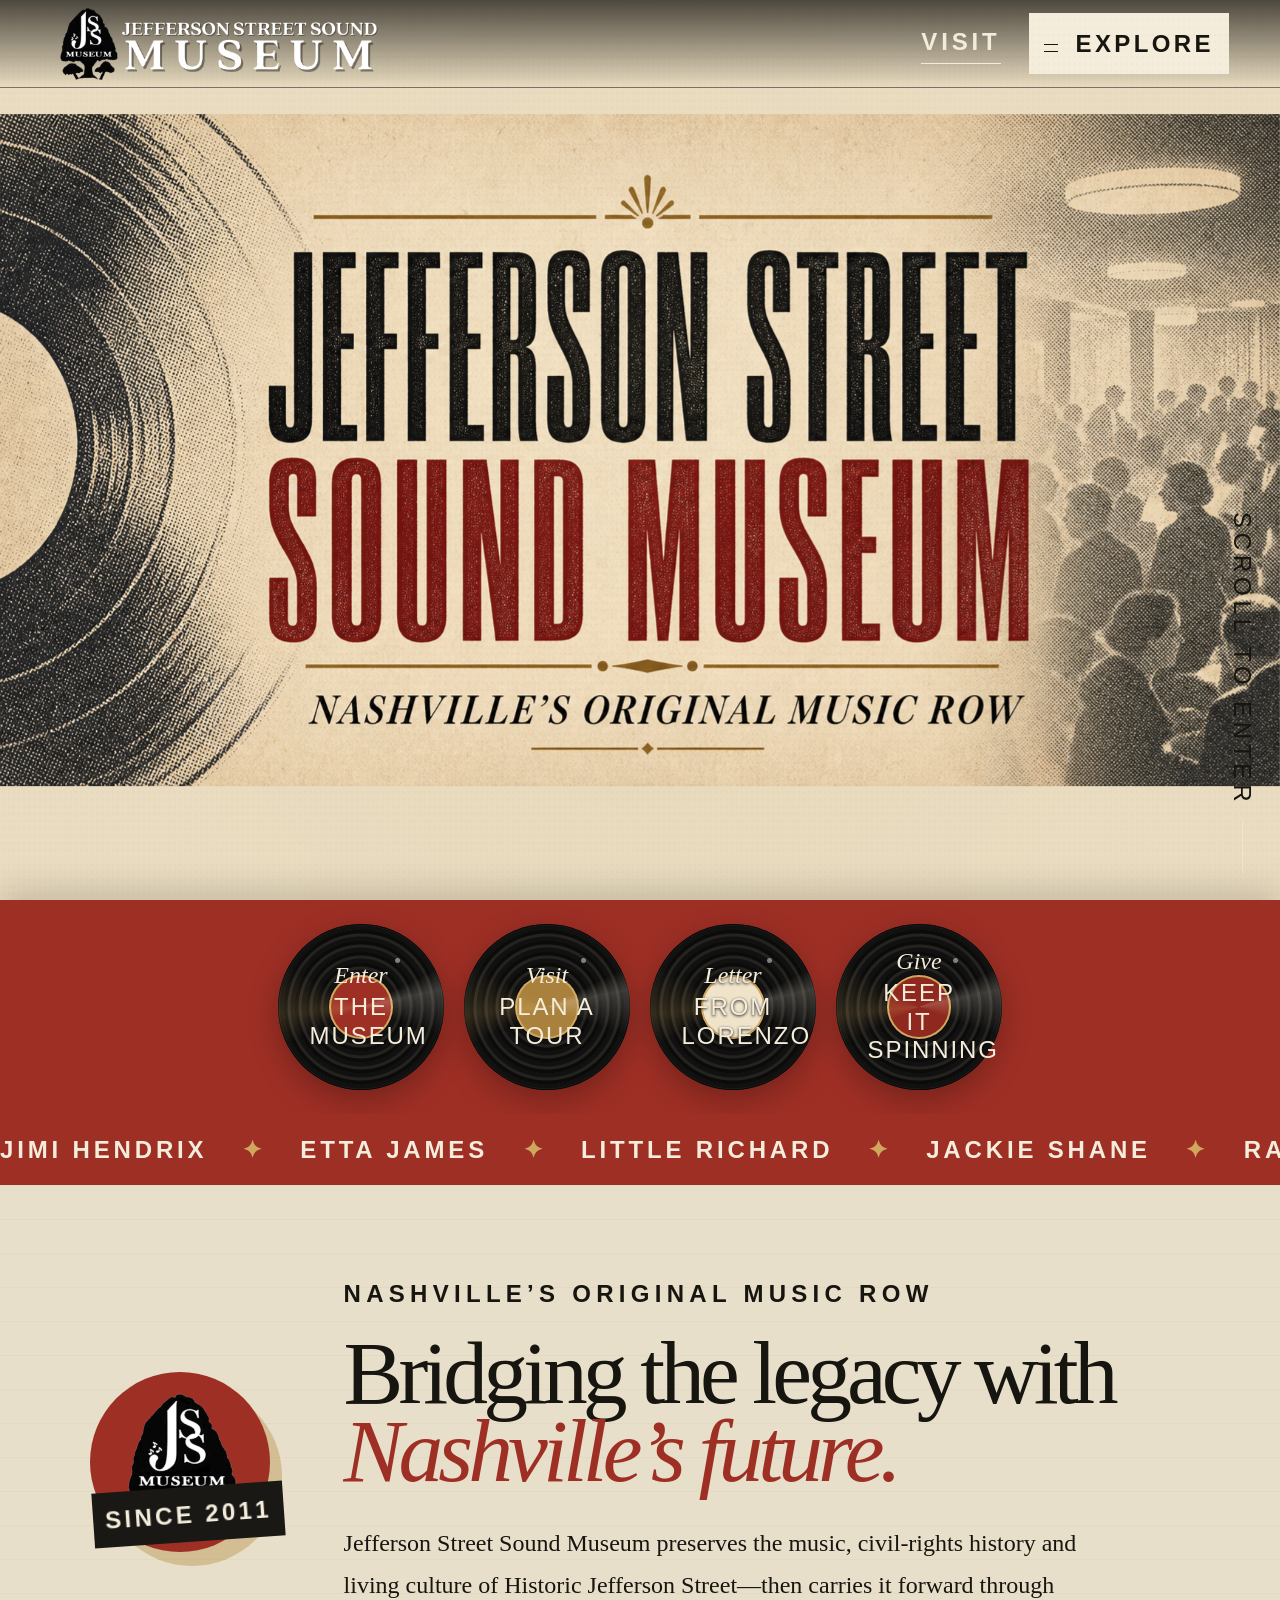
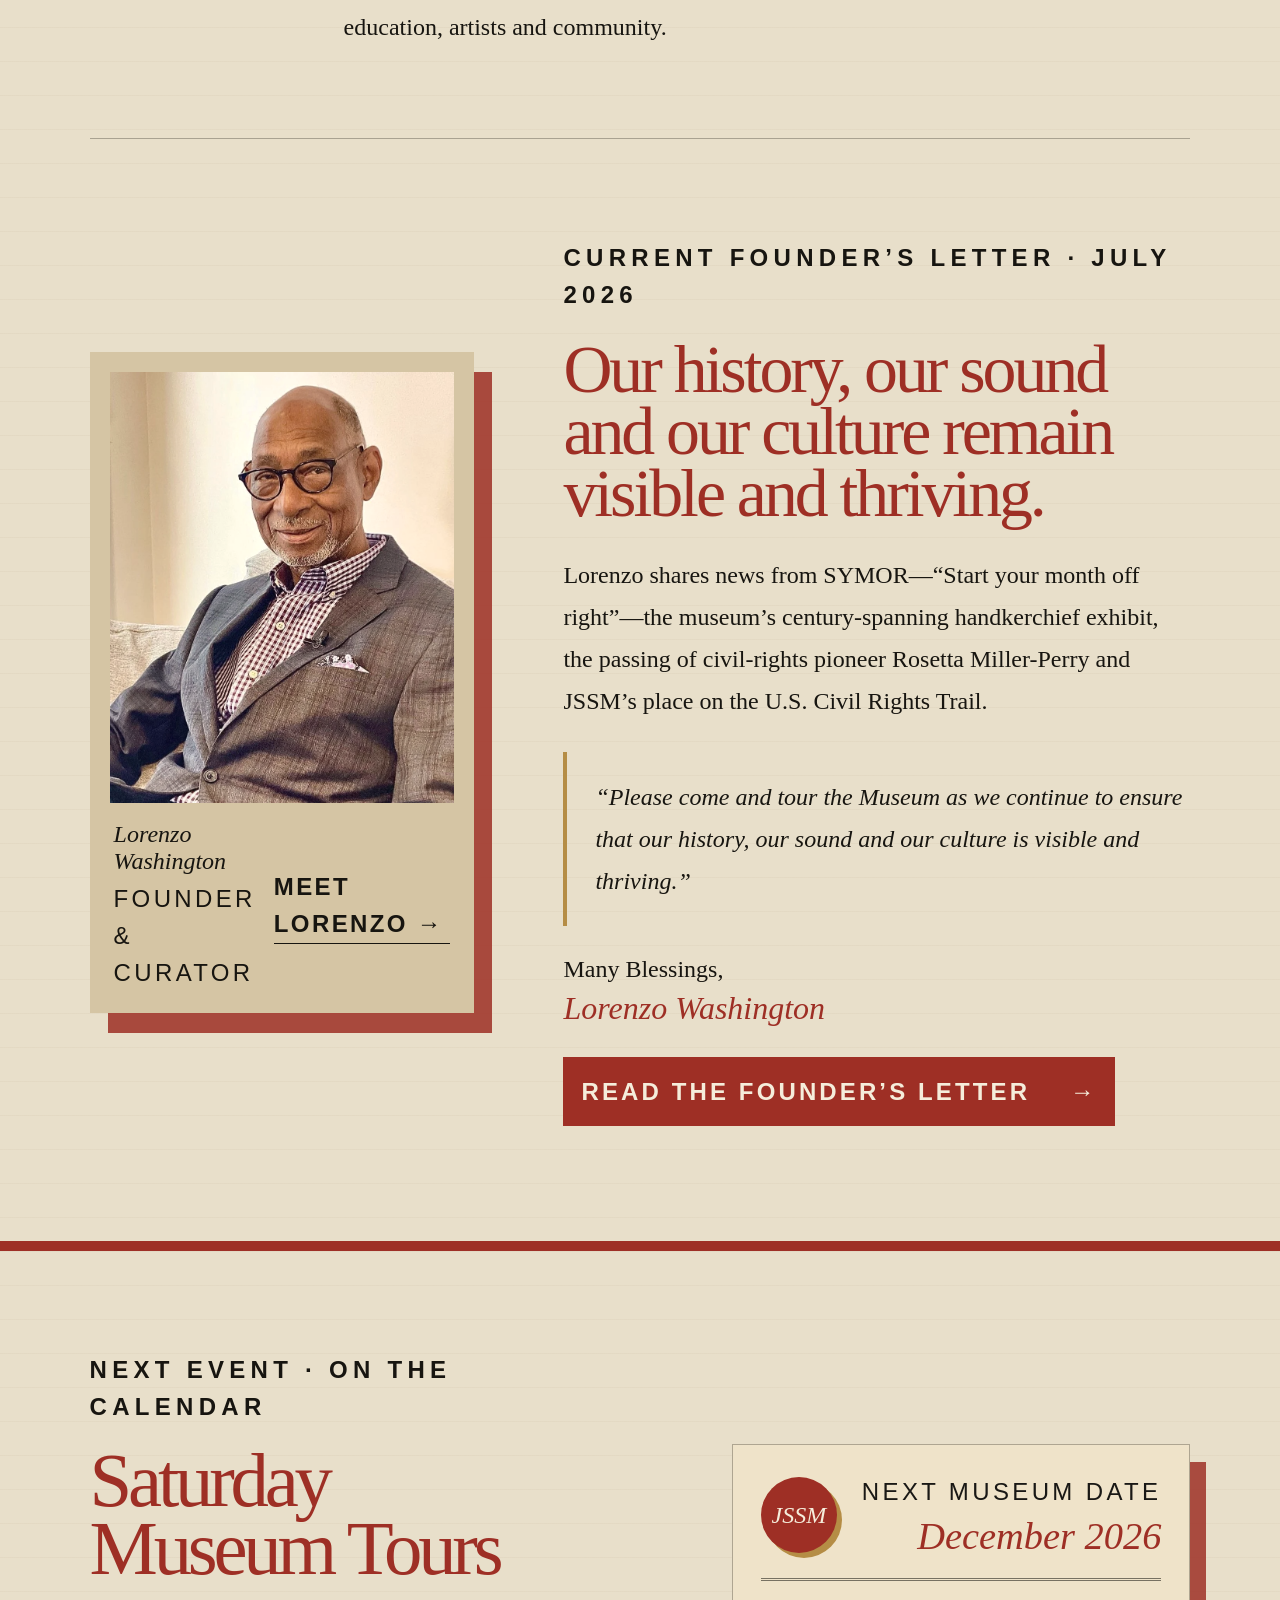
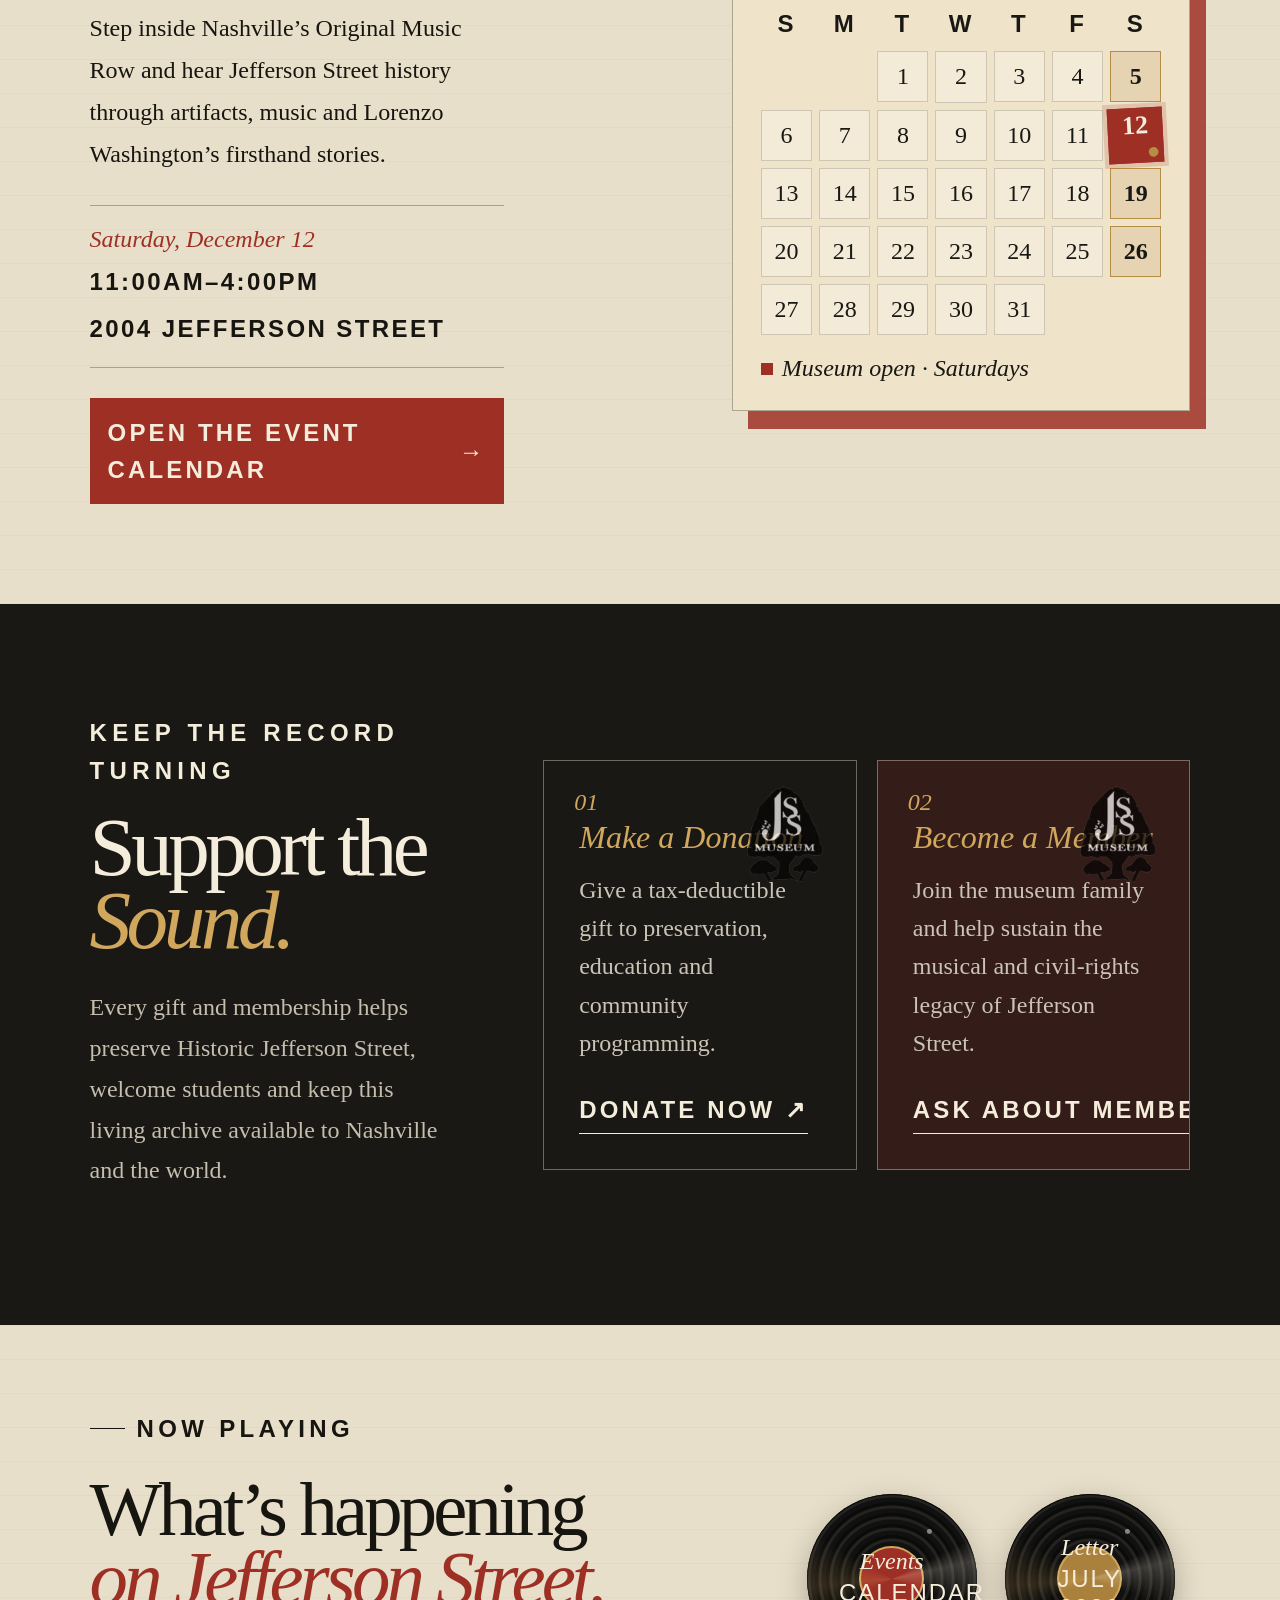
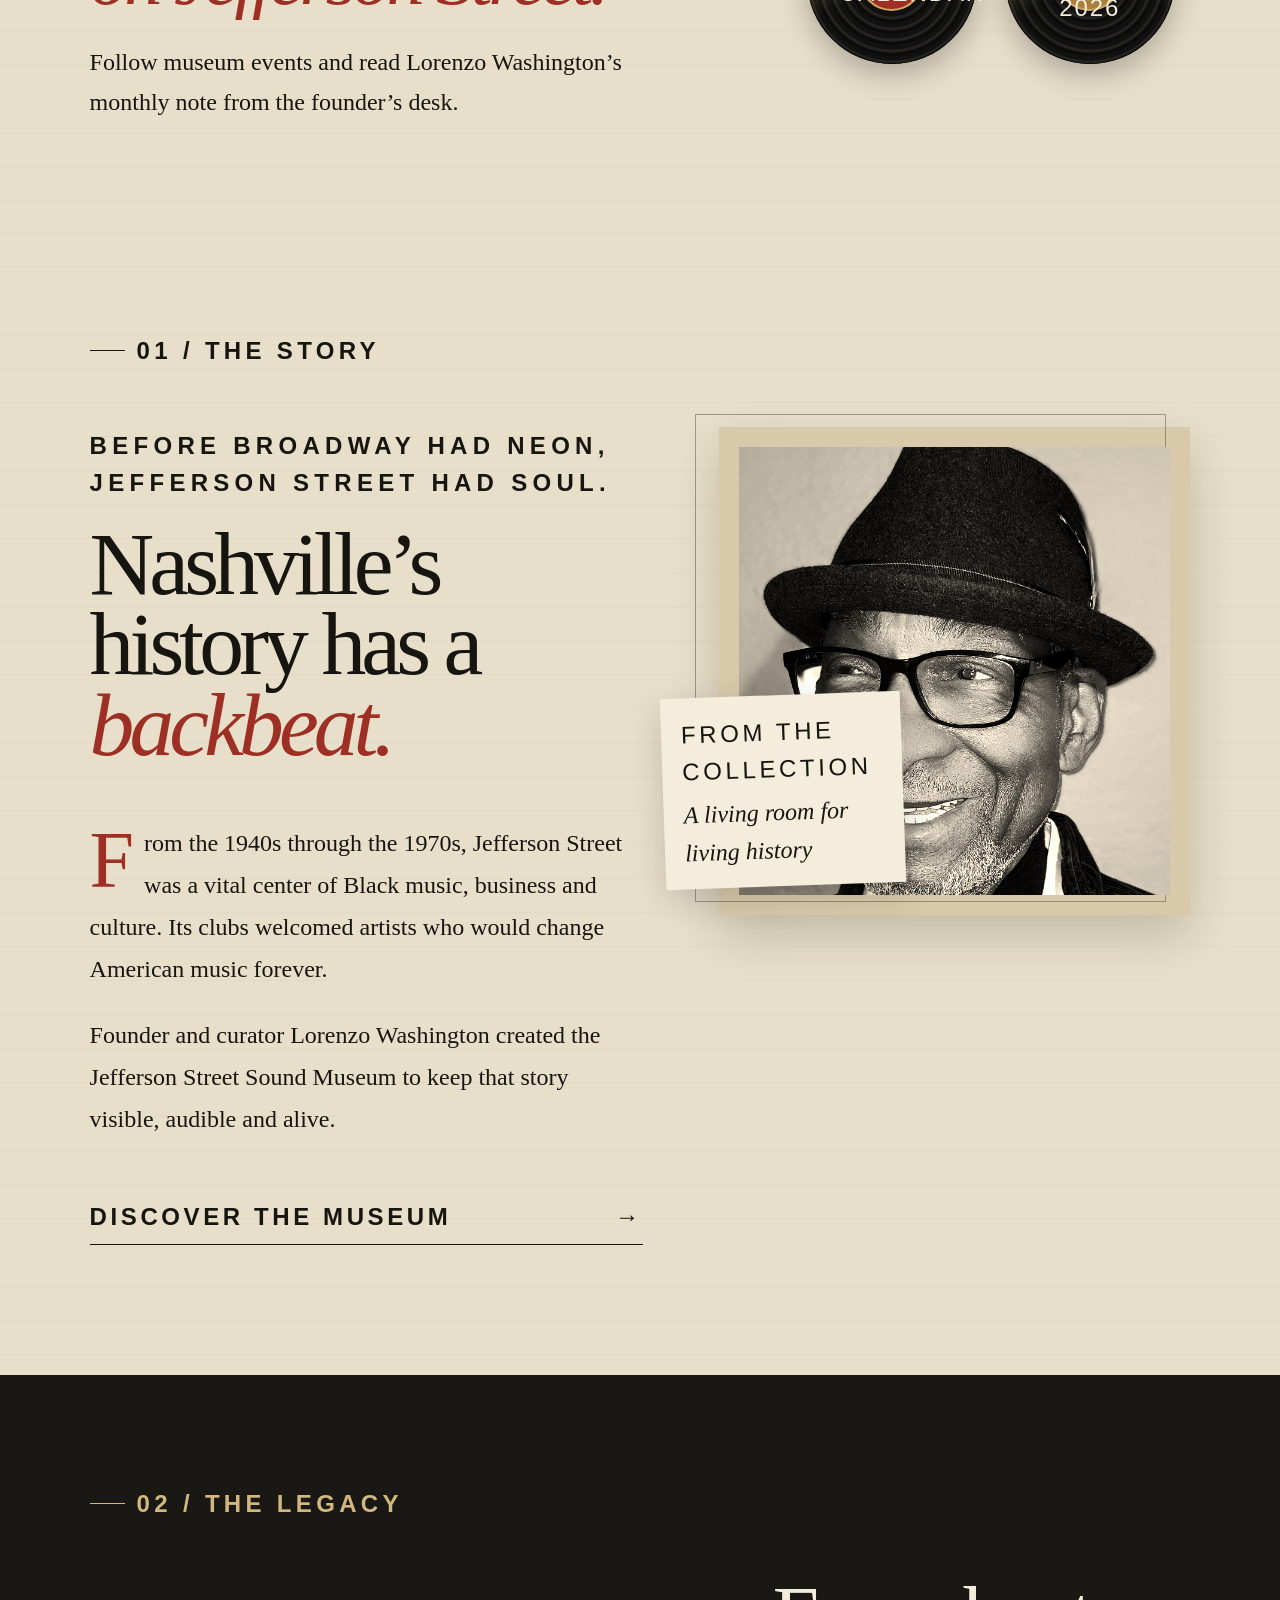
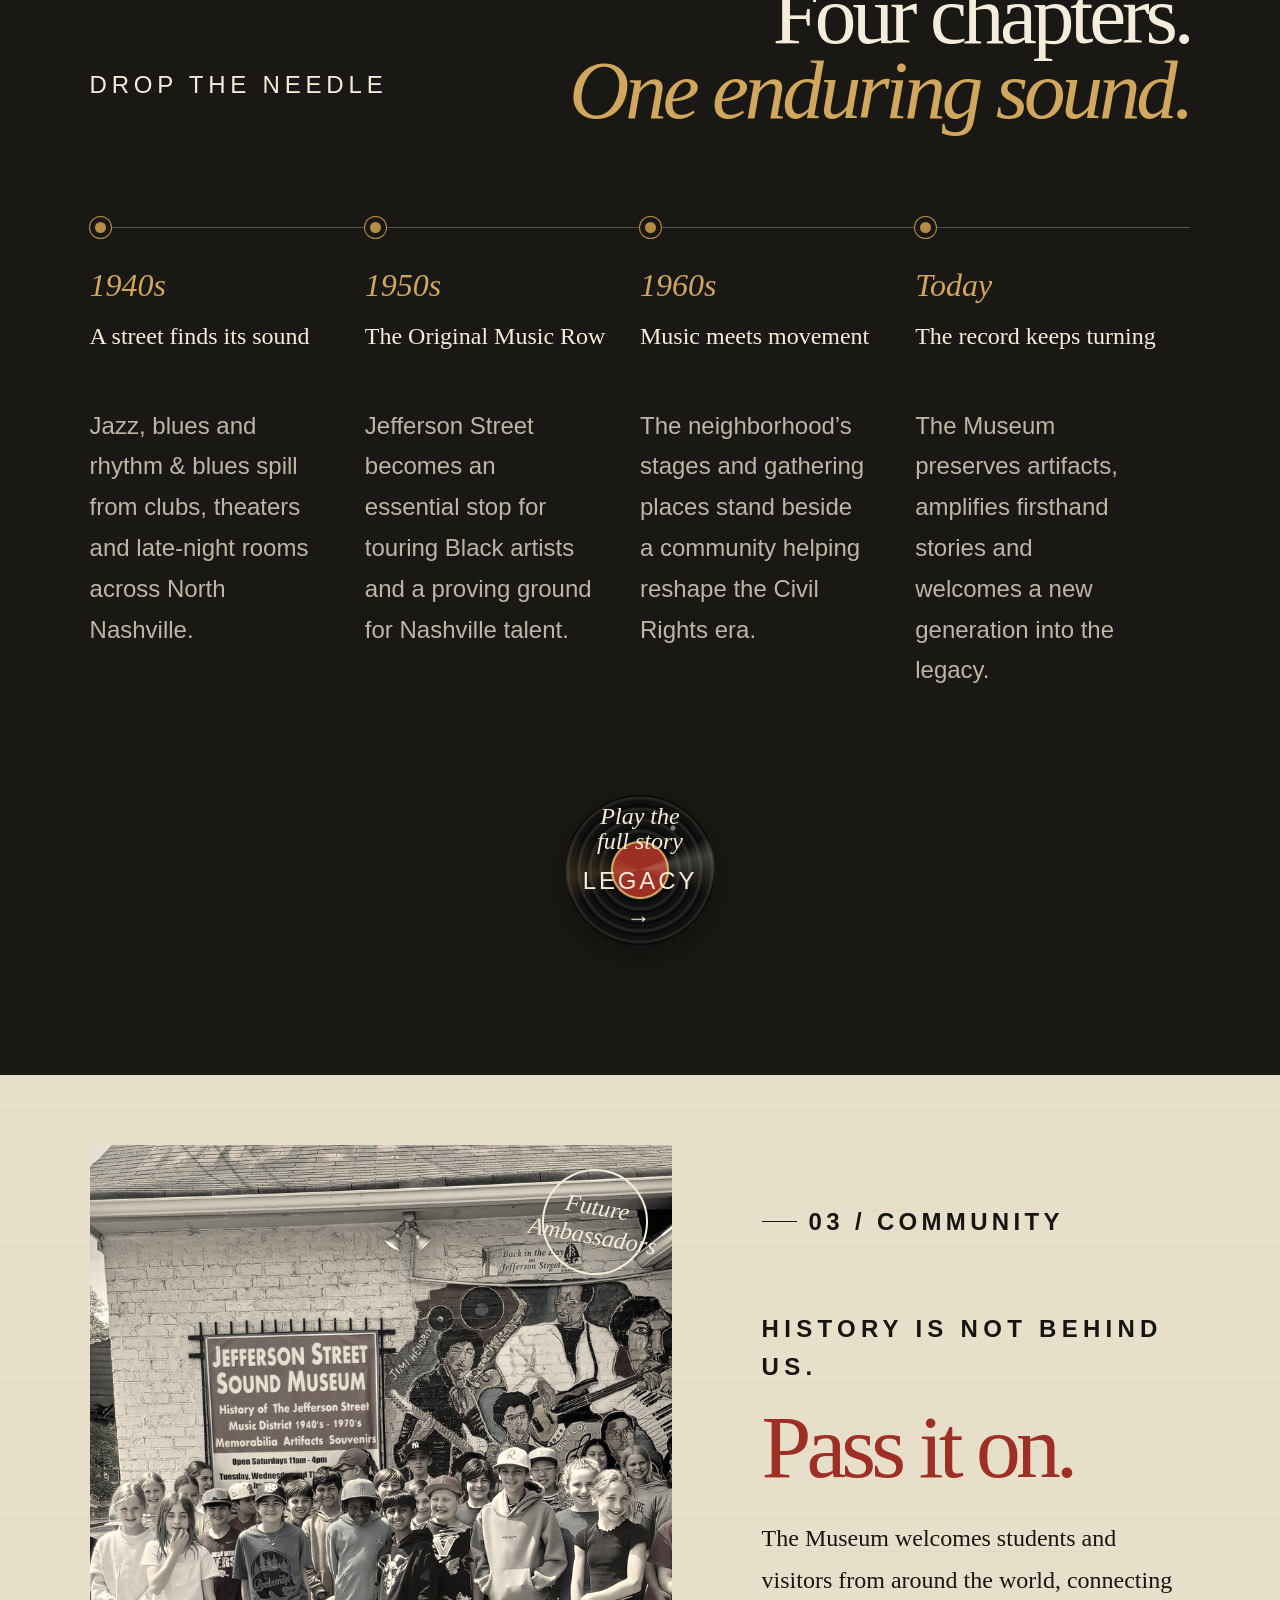
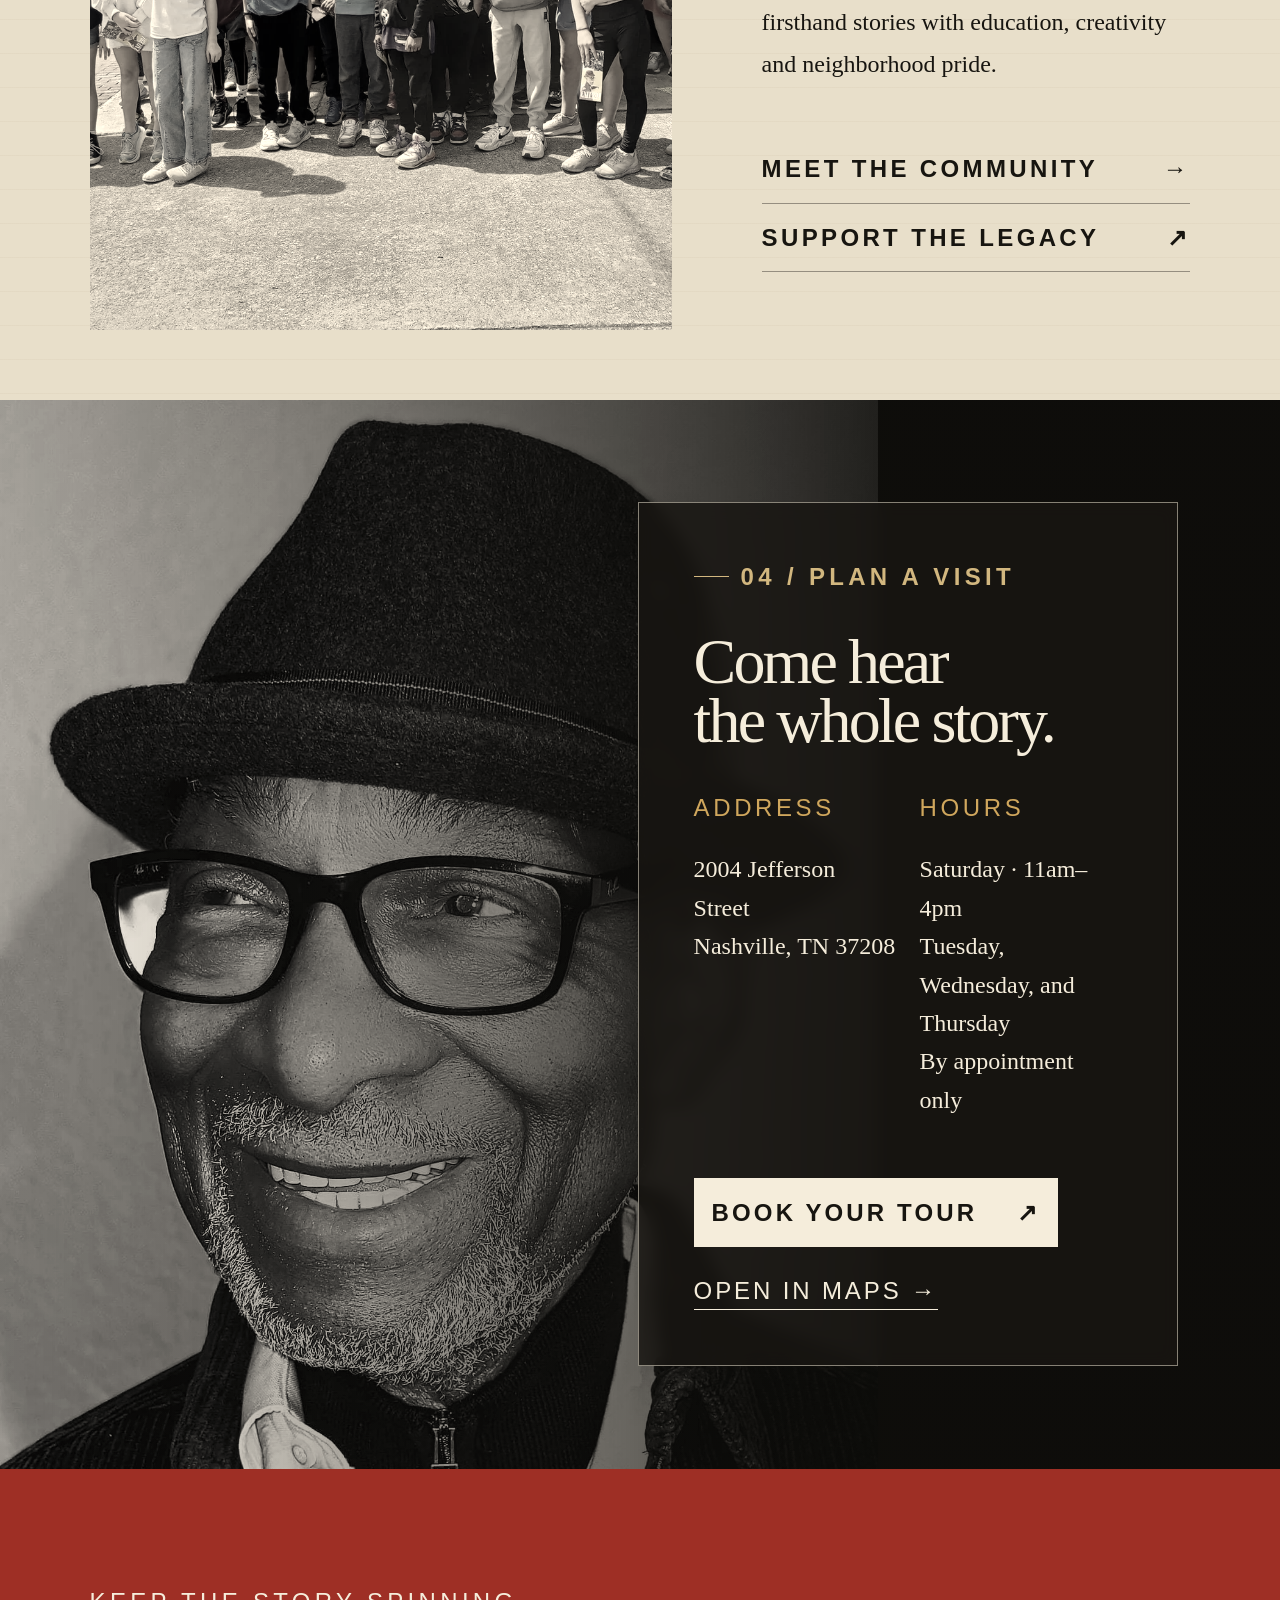
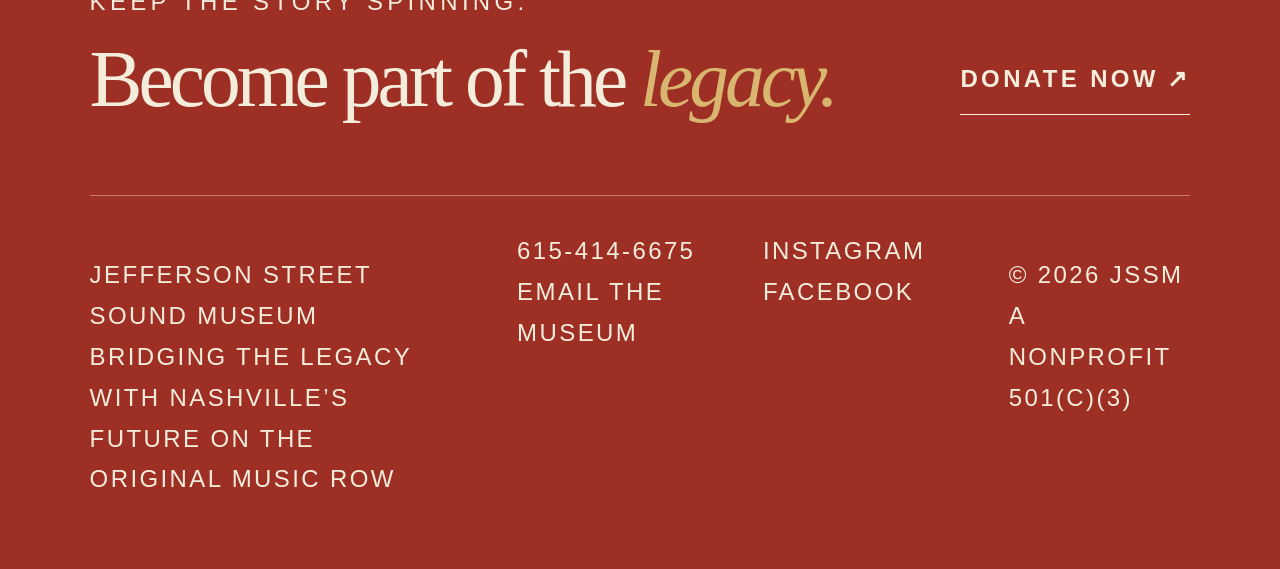
==== commit 47d4d070: "Spell out tour appointment days" ====
--- a/index.html
+++ b/index.html
@@ -99,7 +99,7 @@
 
     <section class="community paper" id="community"><div class="community-photo" data-reveal><img src="images/students.webp" alt="Students visiting Jefferson Street Sound Museum"><div class="photo-stamp">Future<br>Ambassadors</div></div><div class="community-copy" data-reveal><div class="section-tag">03 / Community</div><p class="kicker">History is not behind us.</p><h2>Pass it on.</h2><p>The Museum welcomes students and visitors from around the world, connecting firsthand stories with education, creativity and neighborhood pride.</p><div class="community-actions"><a href="community.html">Meet the community <span>→</span></a><a href="https://www.jeffersonstreetsound.com/donate">Support the legacy <span>↗</span></a></div></div></section>
 
-    <section class="visit" id="visit"><div class="visit-image" aria-hidden="true"></div><div class="visit-card" data-reveal><div class="section-tag light">04 / Plan a visit</div><h2>Come hear<br>the whole story.</h2><div class="visit-details"><div><span>Address</span><p>2004 Jefferson Street<br>Nashville, TN 37208</p></div><div><span>Hours</span><p>Saturday · 11am–4pm<br>Tue–Thu · By appointment</p></div></div><a class="ticket-button inverse" href="https://www.jeffersonstreetsound.com/visit">Book your tour <span>↗</span></a><a class="map-link" href="https://maps.google.com/?q=2004+Jefferson+Street+Nashville+TN+37208">Open in maps →</a></div></section>
+    <section class="visit" id="visit"><div class="visit-image" aria-hidden="true"></div><div class="visit-card" data-reveal><div class="section-tag light">04 / Plan a visit</div><h2>Come hear<br>the whole story.</h2><div class="visit-details"><div><span>Address</span><p>2004 Jefferson Street<br>Nashville, TN 37208</p></div><div><span>Hours</span><p>Saturday · 11am–4pm<br>Tuesday, Wednesday, and Thursday<br>By appointment only</p></div></div><a class="ticket-button inverse" href="https://www.jeffersonstreetsound.com/visit">Book your tour <span>↗</span></a><a class="map-link" href="https://maps.google.com/?q=2004+Jefferson+Street+Nashville+TN+37208">Open in maps →</a></div></section>
   </main>
 
   <footer><div class="footer-top"><div><p>Keep the story spinning.</p><h2>Become part of the <em>legacy.</em></h2></div><a href="https://www.jeffersonstreetsound.com/donate">Donate now <span>↗</span></a></div><div class="footer-bottom"><p>Jefferson Street Sound Museum<br>Bridging the legacy with Nashville’s future on the Original Music Row</p><div><a href="tel:+16154146675">615-414-6675</a><a href="mailto:karenlynncoffee@gmail.com">Email the museum</a></div><div><a href="https://www.instagram.com/jeffersonstreetsound">Instagram</a><a href="https://www.facebook.com/jssbooking">Facebook</a></div><p>© 2026 JSSM<br>A nonprofit 501(c)(3)</p></div></footer>
